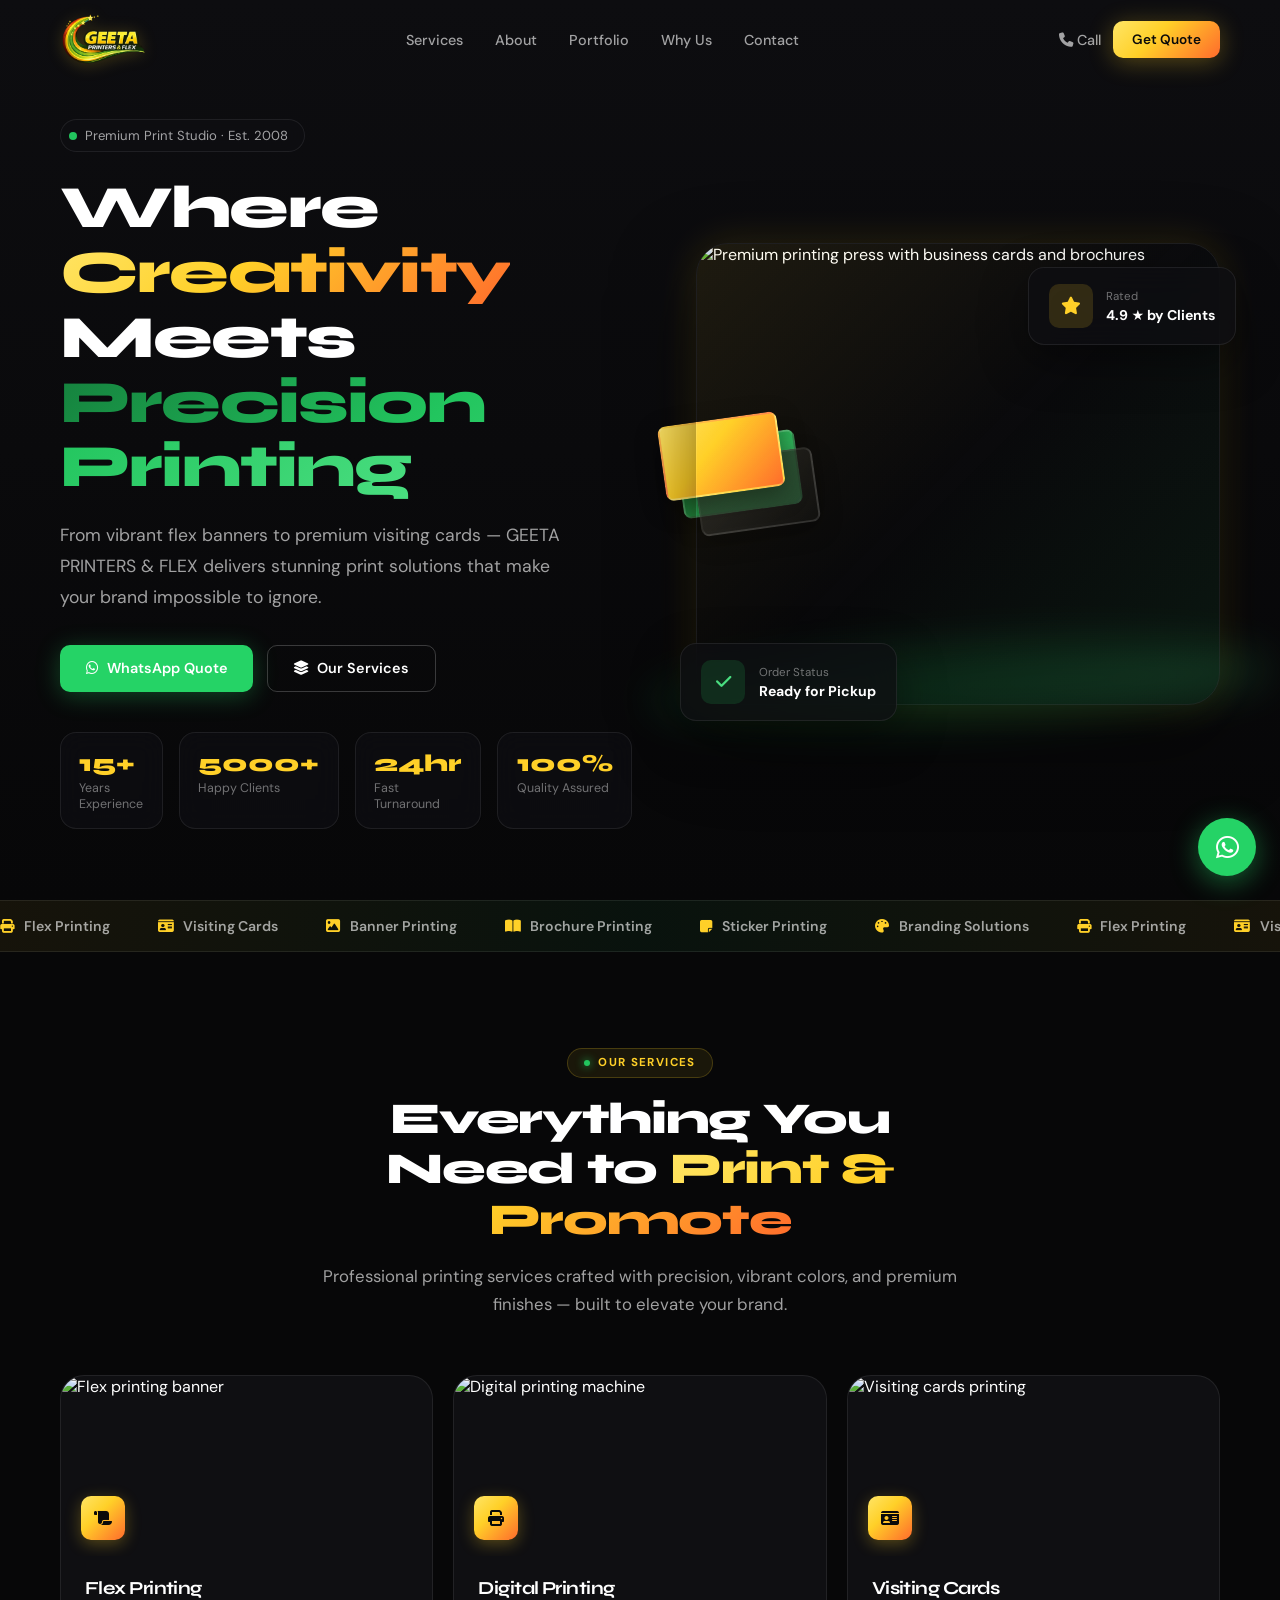
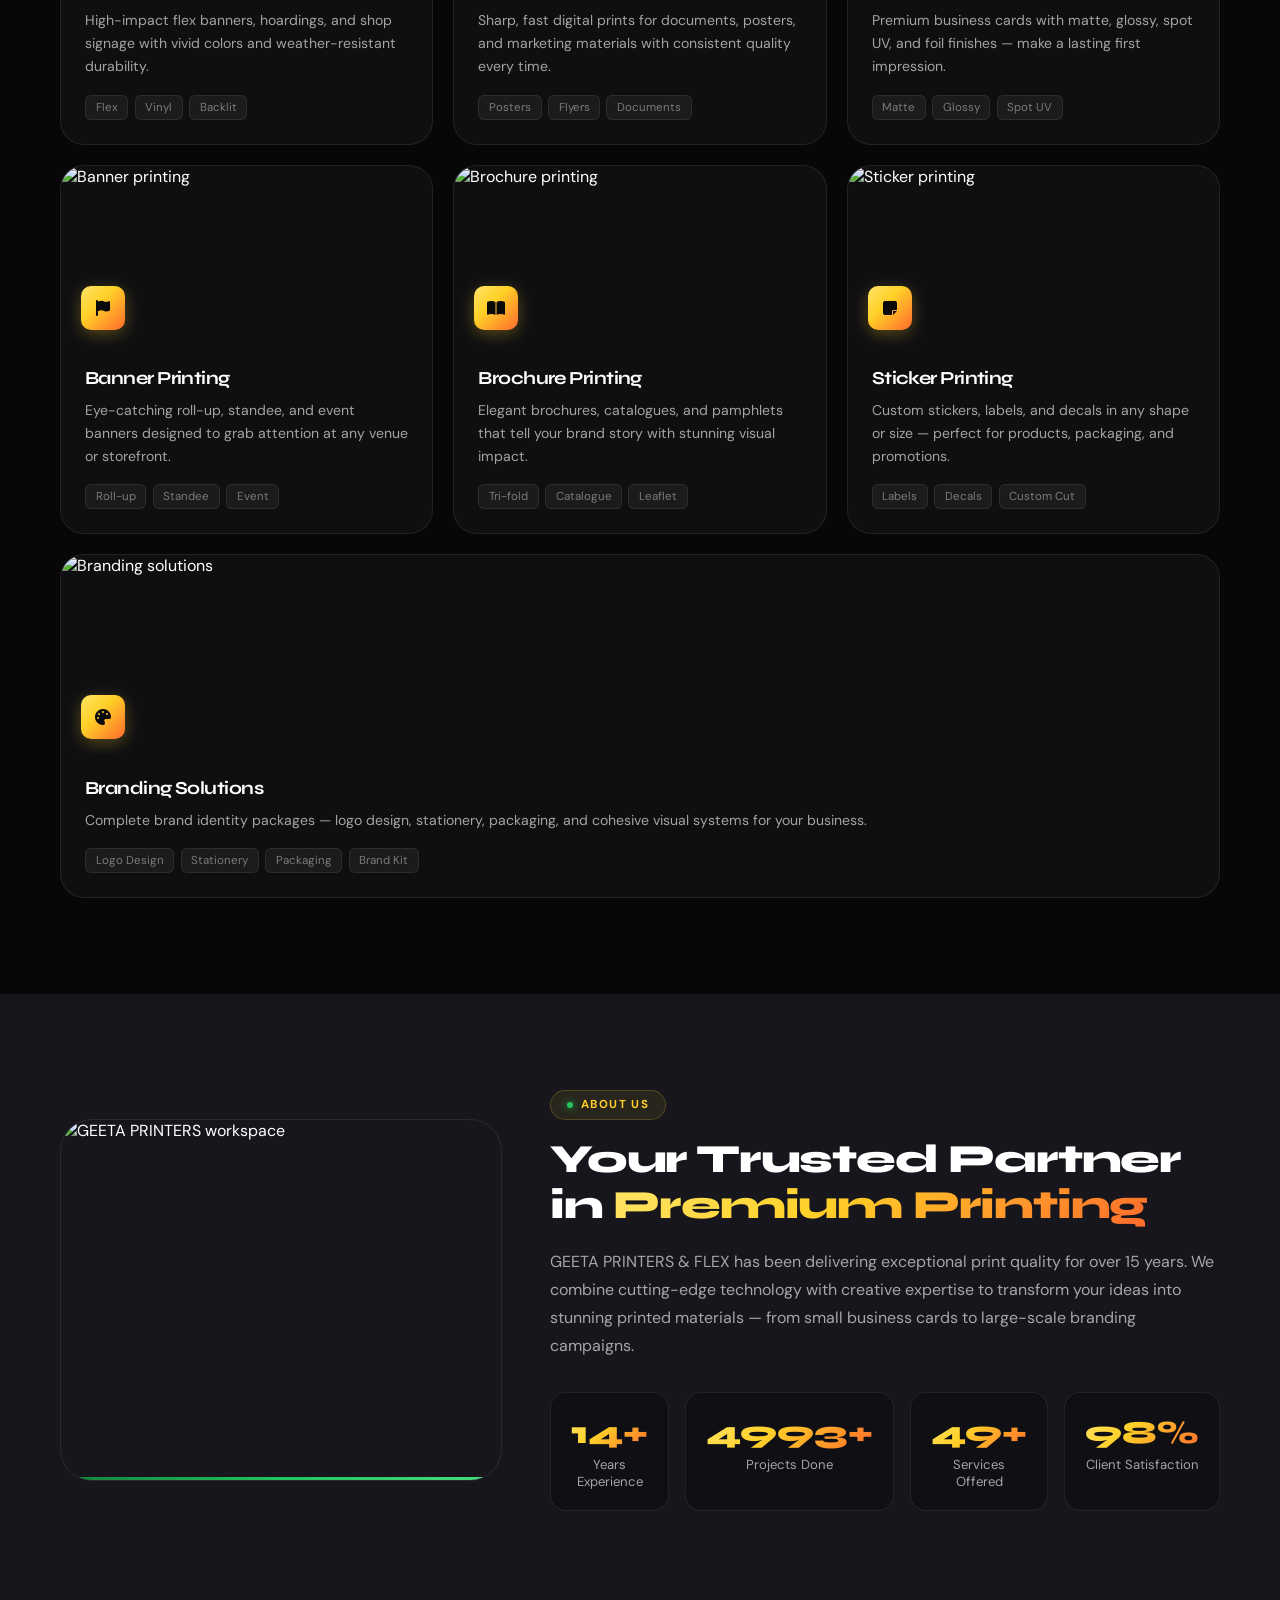
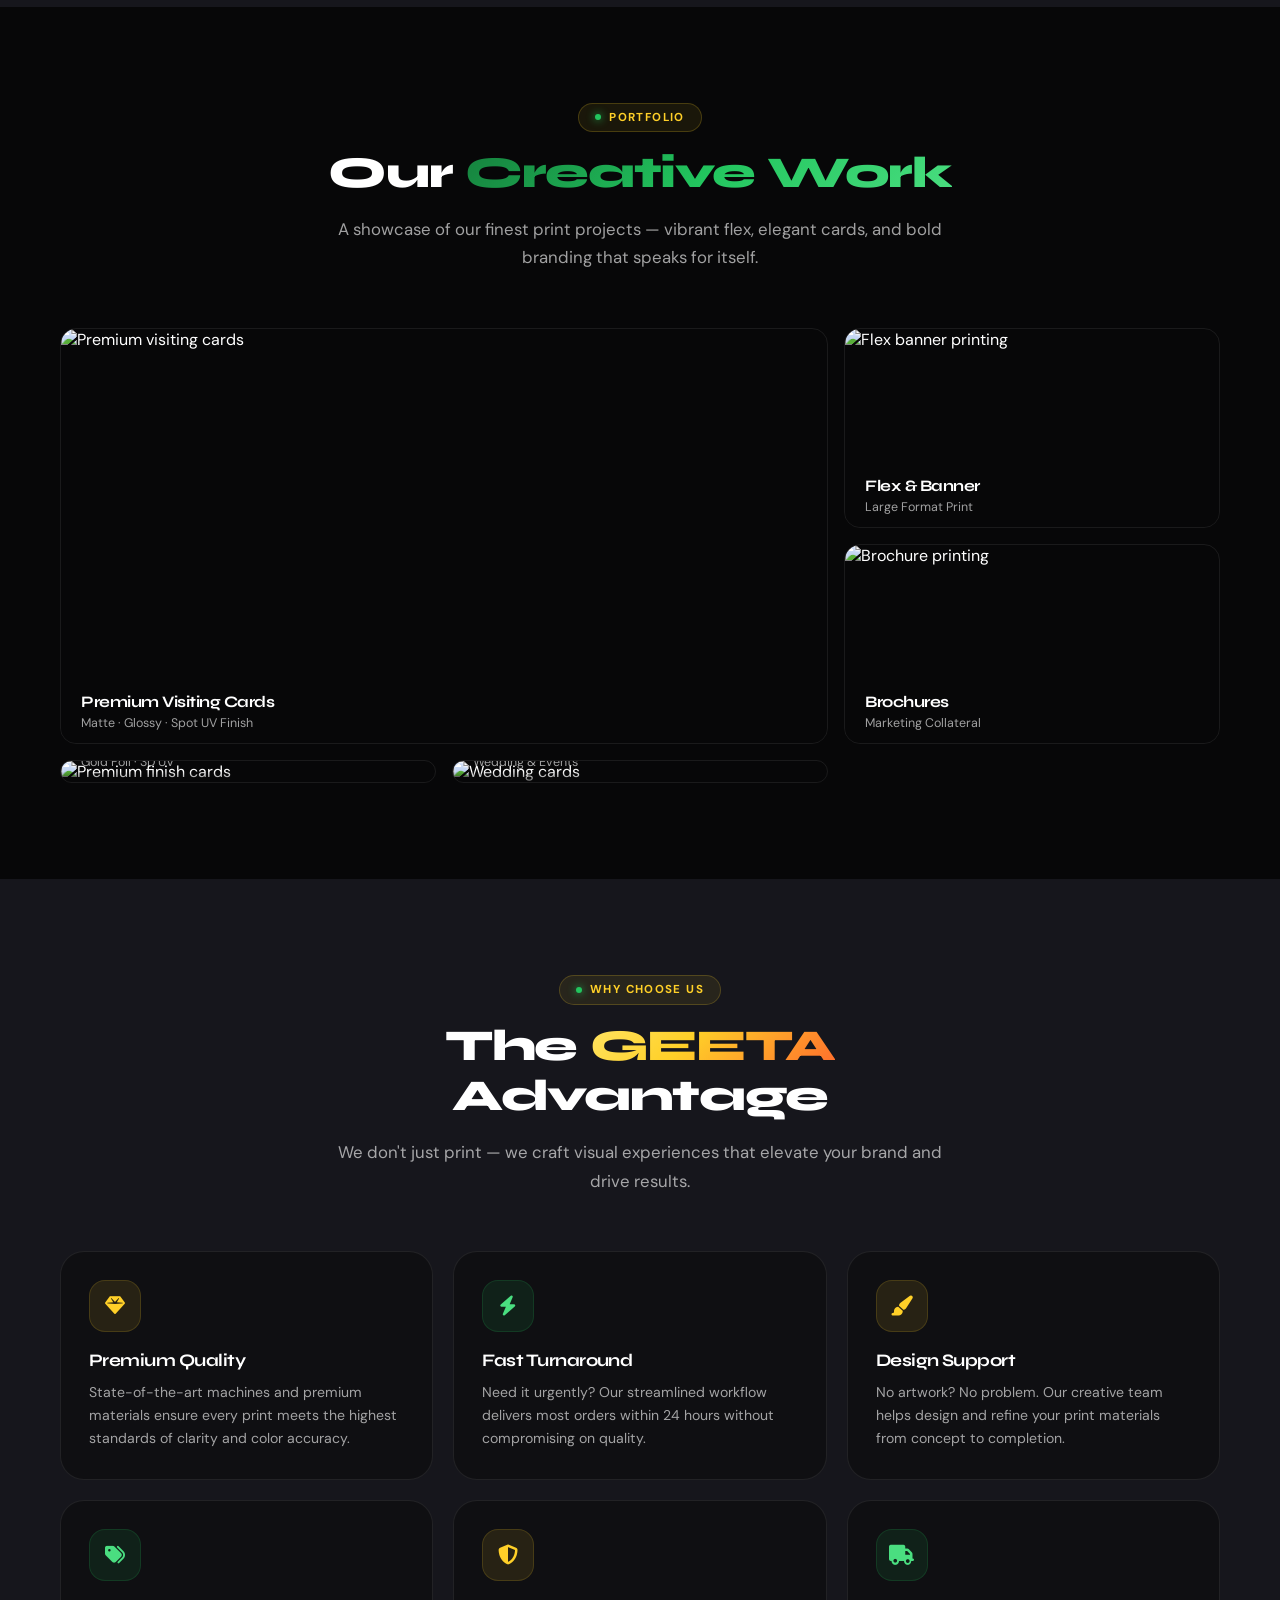
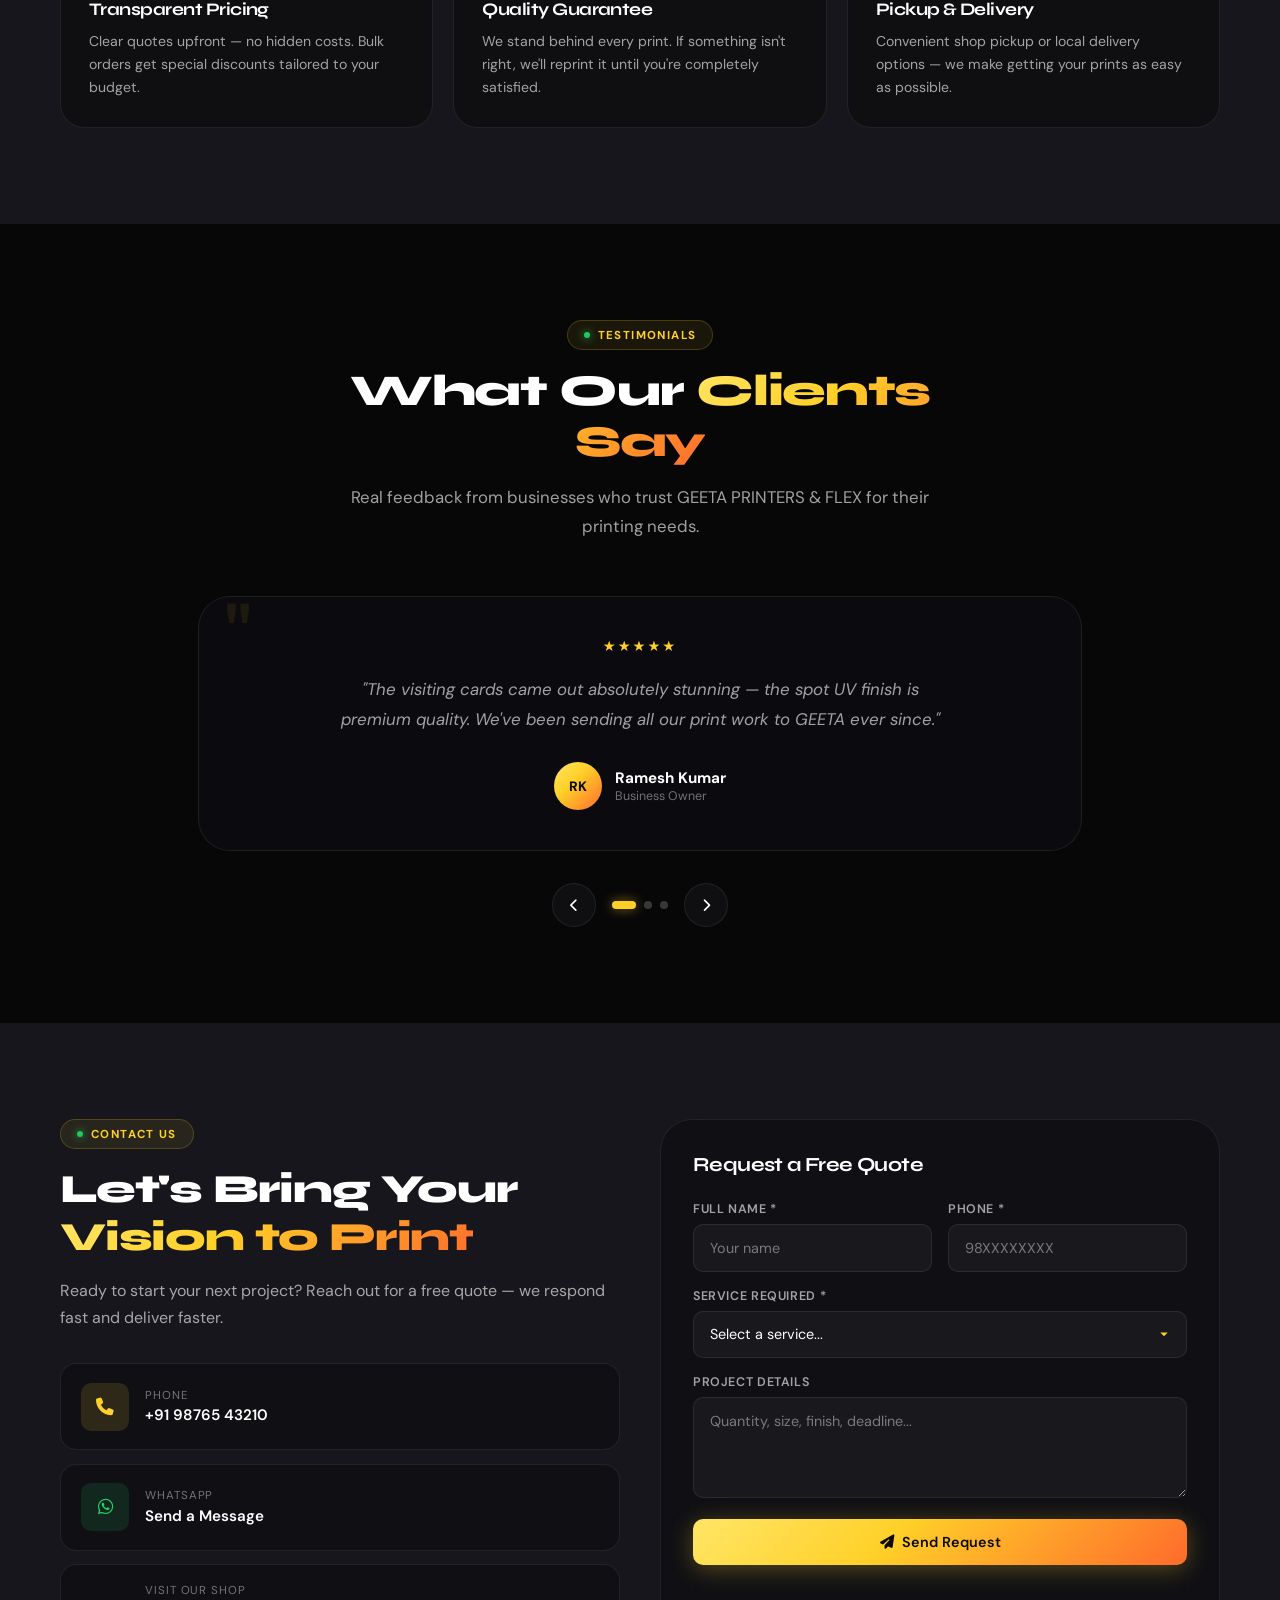
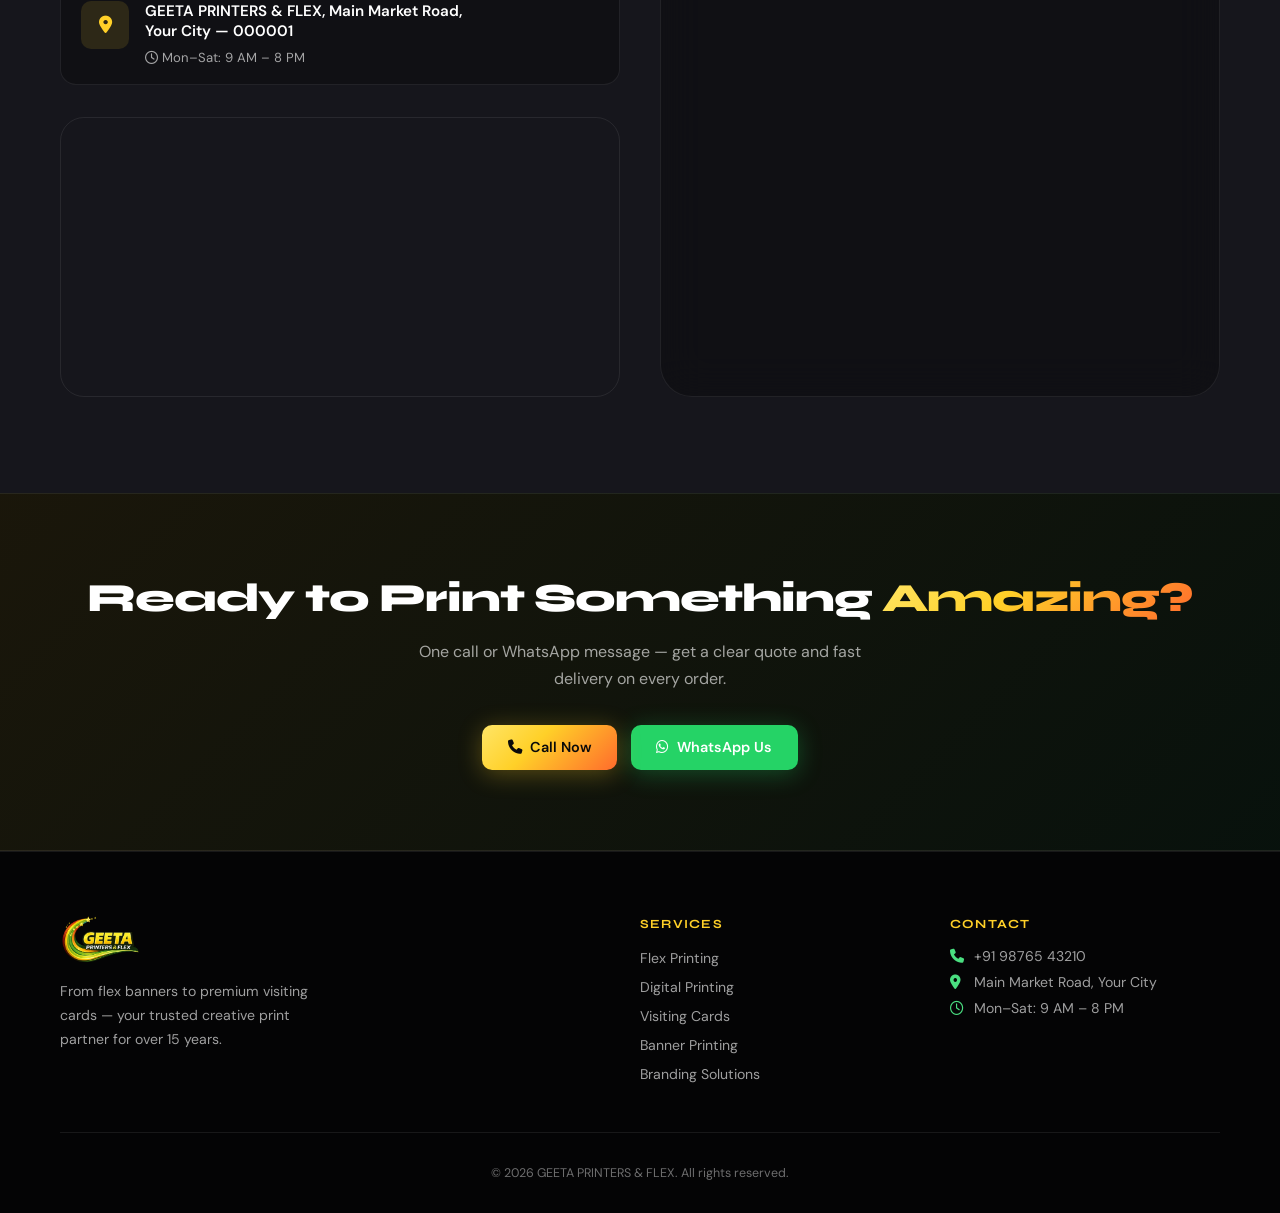
==== index.html @ 96054b0b "first commit" ====
<!DOCTYPE html>
<html lang="en">
<head>
  <meta charset="UTF-8">
  <meta name="viewport" content="width=device-width, initial-scale=1.0">
  <title>GEETA PRINTERS & FLEX — Premium Printing Solutions</title>
  <meta name="description" content="GEETA PRINTERS & FLEX — Flex printing, digital printing, visiting cards, banners, brochures, stickers and branding solutions. Premium quality, fast delivery.">

  <link rel="preconnect" href="https://fonts.googleapis.com">
  <link rel="preconnect" href="https://fonts.gstatic.com" crossorigin>
  <link href="https://fonts.googleapis.com/css2?family=DM+Sans:ital,opsz,wght@0,9..40,400;0,9..40,500;0,9..40,600;0,9..40,700;1,9..40,400&family=Syne:wght@600;700;800&display=swap" rel="stylesheet">
  <link rel="stylesheet" href="https://cdnjs.cloudflare.com/ajax/libs/font-awesome/6.5.0/css/all.min.css">
  <link rel="stylesheet" href="css/style.css">
</head>
<body>

  <div class="bg-effects" aria-hidden="true">
    <div class="bg-orb bg-orb--yellow"></div>
    <div class="bg-orb bg-orb--green"></div>
    <div class="bg-swoosh"></div>
  </div>

  <a href="https://wa.me/919876543210?text=Hello!%20I%20need%20a%20printing%20quote." class="whatsapp-float" target="_blank" rel="noopener" aria-label="Chat on WhatsApp">
    <i class="fab fa-whatsapp"></i>
  </a>

  <div class="mobile-menu" id="mobileMenu">
    <button class="mobile-menu__close" id="closeMenu" aria-label="Close menu">
      <i class="fas fa-times"></i>
    </button>
    <a href="#services" onclick="closeMobileMenu()">Services</a>
    <a href="#about" onclick="closeMobileMenu()">About</a>
    <a href="#gallery" onclick="closeMobileMenu()">Portfolio</a>
    <a href="#why" onclick="closeMobileMenu()">Why Us</a>
    <a href="#contact" onclick="closeMobileMenu()">Contact</a>
    <a href="tel:+919876543210" class="btn btn-primary"><i class="fas fa-phone"></i> Call Now</a>
  </div>

  <nav class="navbar" id="navbar">
    <div class="container navbar__inner">
      <a href="#" class="navbar__logo">
        <img src="geeta-logo.png" alt="GEETA PRINTERS & FLEX">
      </a>

      <ul class="navbar__links">
        <li><a href="#services" class="nav-link">Services</a></li>
        <li><a href="#about" class="nav-link">About</a></li>
        <li><a href="#gallery" class="nav-link">Portfolio</a></li>
        <li><a href="#why" class="nav-link">Why Us</a></li>
        <li><a href="#contact" class="nav-link">Contact</a></li>
      </ul>

      <div class="navbar__actions">
        <a href="tel:+919876543210" class="nav-link"><i class="fas fa-phone"></i> Call</a>
        <a href="#contact" class="btn btn-primary btn-sm">Get Quote</a>
      </div>

      <button class="menu-toggle" id="menuToggle" aria-label="Open menu">
        <i class="fas fa-bars"></i>
      </button>
    </div>
  </nav>

  <section class="hero" id="home">
    <div class="container">
      <div class="hero__grid">
        <div class="hero__content reveal">
          <div class="hero__badge">
            <span class="hero__badge-dot"></span>
            Premium Print Studio · Est. 2008
          </div>
          <h1 class="hero__title font-heading">
            Where <span class="text-gradient">Creativity</span> Meets<br>
            <span class="text-gradient-green">Precision Printing</span>
          </h1>
          <p class="hero__desc">
            From vibrant flex banners to premium visiting cards — GEETA PRINTERS & FLEX delivers stunning print solutions that make your brand impossible to ignore.
          </p>
          <div class="hero__actions">
            <a href="https://wa.me/919876543210?text=Hello!%20I%20need%20a%20printing%20quote." class="btn btn-whatsapp" target="_blank" rel="noopener">
              <i class="fab fa-whatsapp"></i> WhatsApp Quote
            </a>
            <a href="#services" class="btn btn-outline">
              <i class="fas fa-layer-group"></i> Our Services
            </a>
          </div>
          <div class="hero__stats">
            <div class="hero-stat">
              <div class="hero-stat__num">15+</div>
              <div class="hero-stat__label">Years Experience</div>
            </div>
            <div class="hero-stat">
              <div class="hero-stat__num">5000+</div>
              <div class="hero-stat__label">Happy Clients</div>
            </div>
            <div class="hero-stat">
              <div class="hero-stat__num">24hr</div>
              <div class="hero-stat__label">Fast Turnaround</div>
            </div>
            <div class="hero-stat">
              <div class="hero-stat__num">100%</div>
              <div class="hero-stat__label">Quality Assured</div>
            </div>
          </div>
        </div>

        <div class="hero__visual reveal reveal-delay-2">
          <div class="hero__mockup-stack">
            <div class="mockup-card"></div>
            <div class="mockup-card"></div>
            <div class="mockup-card"></div>
          </div>
          <div class="hero__visual-main">
            <img src="https://images.unsplash.com/photo-1586953208448-b95f798ef3aa?w=900&q=80" alt="Premium printing press with business cards and brochures" loading="eager">
          </div>
          <div class="hero__swoosh"></div>
          <div class="hero__float-card hero__float-card--1">
            <div class="hero__float-icon hero__float-icon--green">
              <i class="fas fa-check"></i>
            </div>
            <div>
              <p class="float-label">Order Status</p>
              <p class="float-value">Ready for Pickup</p>
            </div>
          </div>
          <div class="hero__float-card hero__float-card--2">
            <div class="hero__float-icon hero__float-icon--yellow">
              <i class="fas fa-star"></i>
            </div>
            <div>
              <p class="float-label">Rated</p>
              <p class="float-value">4.9 ★ by Clients</p>
            </div>
          </div>
        </div>
      </div>
    </div>
  </section>

  <div class="marquee-strip">
    <div class="marquee-track">
      <span class="marquee-item"><i class="fas fa-print"></i> Flex Printing</span>
      <span class="marquee-item"><i class="fas fa-id-card"></i> Visiting Cards</span>
      <span class="marquee-item"><i class="fas fa-image"></i> Banner Printing</span>
      <span class="marquee-item"><i class="fas fa-book-open"></i> Brochure Printing</span>
      <span class="marquee-item"><i class="fas fa-sticky-note"></i> Sticker Printing</span>
      <span class="marquee-item"><i class="fas fa-palette"></i> Branding Solutions</span>
      <span class="marquee-item"><i class="fas fa-print"></i> Flex Printing</span>
      <span class="marquee-item"><i class="fas fa-id-card"></i> Visiting Cards</span>
      <span class="marquee-item"><i class="fas fa-image"></i> Banner Printing</span>
      <span class="marquee-item"><i class="fas fa-book-open"></i> Brochure Printing</span>
      <span class="marquee-item"><i class="fas fa-sticky-note"></i> Sticker Printing</span>
      <span class="marquee-item"><i class="fas fa-palette"></i> Branding Solutions</span>
    </div>
  </div>

  <section class="services" id="services">
    <div class="container">
      <div class="section-header reveal">
        <span class="section-tag">Our Services</span>
        <h2 class="font-heading">Everything You Need to <span class="text-gradient">Print & Promote</span></h2>
        <p>Professional printing services crafted with precision, vibrant colors, and premium finishes — built to elevate your brand.</p>
      </div>

      <div class="services__grid">
        <article class="service-card reveal">
          <div class="service-card__image">
            <img src="https://images.jdmagicbox.com/quickquotes/images_main/flex-banner-2182196259-qdww4rnk.jpg" alt="Flex printing banner" loading="lazy">
            <div class="service-card__icon"><i class="fas fa-scroll"></i></div>
          </div>
          <div class="service-card__body">
            <h3>Flex Printing</h3>
            <p>High-impact flex banners, hoardings, and shop signage with vivid colors and weather-resistant durability.</p>
            <div class="service-card__tags"><span>Flex</span><span>Vinyl</span><span>Backlit</span></div>
          </div>
        </article>

        <article class="service-card reveal reveal-delay-1">
          <div class="service-card__image">
            <img src="https://images.unsplash.com/photo-1612815154858-60aa0343926d?w=600&q=80" alt="Digital printing machine" loading="lazy">
            <div class="service-card__icon"><i class="fas fa-print"></i></div>
          </div>
          <div class="service-card__body">
            <h3>Digital Printing</h3>
            <p>Sharp, fast digital prints for documents, posters, and marketing materials with consistent quality every time.</p>
            <div class="service-card__tags"><span>Posters</span><span>Flyers</span><span>Documents</span></div>
          </div>
        </article>

        <article class="service-card reveal reveal-delay-2">
          <div class="service-card__image">
            <img src="https://images.unsplash.com/photo-1626785774573-4b799315345d?w=600&q=80" alt="Visiting cards printing" loading="lazy">
            <div class="service-card__icon"><i class="fas fa-id-card"></i></div>
          </div>
          <div class="service-card__body">
            <h3>Visiting Cards</h3>
            <p>Premium business cards with matte, glossy, spot UV, and foil finishes — make a lasting first impression.</p>
            <div class="service-card__tags"><span>Matte</span><span>Glossy</span><span>Spot UV</span></div>
          </div>
        </article>

        <article class="service-card reveal">
          <div class="service-card__image">
            <img src="https://images.unsplash.com/photo-1558618666-fcd25c85cd64?w=600&q=80" alt="Banner printing" loading="lazy">
            <div class="service-card__icon"><i class="fas fa-flag"></i></div>
          </div>
          <div class="service-card__body">
            <h3>Banner Printing</h3>
            <p>Eye-catching roll-up, standee, and event banners designed to grab attention at any venue or storefront.</p>
            <div class="service-card__tags"><span>Roll-up</span><span>Standee</span><span>Event</span></div>
          </div>
        </article>

        <article class="service-card reveal reveal-delay-1">
          <div class="service-card__image">
            <img src="https://i0.wp.com/www.printivity.com/insights/wp-content/uploads/2019/07/Cooper_College_Education-Trifold_Brochure.jpg?w=800&ssl=1" alt="Brochure printing" loading="lazy">
            <div class="service-card__icon"><i class="fas fa-book-open"></i></div>
          </div>
          <div class="service-card__body">
            <h3>Brochure Printing</h3>
            <p>Elegant brochures, catalogues, and pamphlets that tell your brand story with stunning visual impact.</p>
            <div class="service-card__tags"><span>Tri-fold</span><span>Catalogue</span><span>Leaflet</span></div>
          </div>
        </article>

        <article class="service-card reveal reveal-delay-2">
          <div class="service-card__image">
            <img src="https://images.unsplash.com/photo-1582719478250-c89cae4dc85b?w=600&q=80" alt="Sticker printing" loading="lazy">
            <div class="service-card__icon"><i class="fas fa-sticky-note"></i></div>
          </div>
          <div class="service-card__body">
            <h3>Sticker Printing</h3>
            <p>Custom stickers, labels, and decals in any shape or size — perfect for products, packaging, and promotions.</p>
            <div class="service-card__tags"><span>Labels</span><span>Decals</span><span>Custom Cut</span></div>
          </div>
        </article>

        <article class="service-card service-card--wide reveal">
          <div class="service-card__image service-card__image--wide">
            <img src="https://images.unsplash.com/photo-1561070791-2526d30994b5?w=900&q=80" alt="Branding solutions" loading="lazy">
            <div class="service-card__icon"><i class="fas fa-palette"></i></div>
          </div>
          <div class="service-card__body">
            <h3>Branding Solutions</h3>
            <p>Complete brand identity packages — logo design, stationery, packaging, and cohesive visual systems for your business.</p>
            <div class="service-card__tags"><span>Logo Design</span><span>Stationery</span><span>Packaging</span><span>Brand Kit</span></div>
          </div>
        </article>
      </div>
    </div>
  </section>

  <section class="about" id="about">
    <div class="container">
      <div class="about__grid">
        <div class="about__image-wrap reveal">
          <img src="https://images.unsplash.com/photo-1497366216548-37526070297c?w=800&q=80" alt="GEETA PRINTERS workspace" loading="lazy">
          <div class="about__image-accent"></div>
        </div>
        <div class="about__content reveal reveal-delay-1">
          <span class="section-tag">About Us</span>
          <h2 class="font-heading">Your Trusted Partner in <span class="text-gradient">Premium Printing</span></h2>
          <p>
            GEETA PRINTERS & FLEX has been delivering exceptional print quality for over 15 years. We combine cutting-edge technology with creative expertise to transform your ideas into stunning printed materials — from small business cards to large-scale branding campaigns.
          </p>
          <div class="about__counters">
            <div class="counter-card">
              <div class="counter-card__num" data-target="15" data-suffix="+">0</div>
              <div class="counter-card__label">Years Experience</div>
            </div>
            <div class="counter-card">
              <div class="counter-card__num" data-target="5000" data-suffix="+">0</div>
              <div class="counter-card__label">Projects Done</div>
            </div>
            <div class="counter-card">
              <div class="counter-card__num" data-target="50" data-suffix="+">0</div>
              <div class="counter-card__label">Services Offered</div>
            </div>
            <div class="counter-card">
              <div class="counter-card__num" data-target="99" data-suffix="%">0</div>
              <div class="counter-card__label">Client Satisfaction</div>
            </div>
          </div>
        </div>
      </div>
    </div>
  </section>

  <section class="gallery" id="gallery">
    <div class="container">
      <div class="section-header reveal">
        <span class="section-tag">Portfolio</span>
        <h2 class="font-heading">Our <span class="text-gradient-green">Creative Work</span></h2>
        <p>A showcase of our finest print projects — vibrant flex, elegant cards, and bold branding that speaks for itself.</p>
      </div>

      <div class="gallery__grid">
        <div class="gallery-item gallery-item--large reveal">
          <img src="https://images.unsplash.com/photo-1626785774573-4b799315345d?w=900&q=80" alt="Premium visiting cards" loading="lazy">
          <div class="gallery-item__overlay"><i class="fas fa-expand"></i></div>
          <div class="gallery-item__caption">
            <h4>Premium Visiting Cards</h4>
            <p>Matte · Glossy · Spot UV Finish</p>
          </div>
        </div>
        <div class="gallery-item reveal reveal-delay-1">
          <img src="https://images.unsplash.com/photo-1558618666-fcd25c85cd64?w=600&q=80" alt="Flex banner printing" loading="lazy">
          <div class="gallery-item__overlay"><i class="fas fa-expand"></i></div>
          <div class="gallery-item__caption">
            <h4>Flex & Banner</h4>
            <p>Large Format Print</p>
          </div>
        </div>
        <div class="gallery-item reveal reveal-delay-2">
          <img src="https://images.unsplash.com/photo-1563986768609-322da13575f3?w=600&q=80" alt="Brochure printing" loading="lazy">
          <div class="gallery-item__overlay"><i class="fas fa-expand"></i></div>
          <div class="gallery-item__caption">
            <h4>Brochures</h4>
            <p>Marketing Collateral</p>
          </div>
        </div>
        <div class="gallery-item reveal">
          <img src="https://images.unsplash.com/photo-1607083206869-4c8dab5c2632?w=600&q=80" alt="Premium finish cards" loading="lazy">
          <div class="gallery-item__overlay"><i class="fas fa-expand"></i></div>
          <div class="gallery-item__caption">
            <h4>Premium Finish</h4>
            <p>Gold Foil · 3D UV</p>
          </div>
        </div>
        <div class="gallery-item reveal reveal-delay-1">
          <img src="https://images.unsplash.com/photo-1513475382585-d06e58bcb0e0?w=600&q=80" alt="Wedding cards" loading="lazy">
          <div class="gallery-item__overlay"><i class="fas fa-expand"></i></div>
          <div class="gallery-item__caption">
            <h4>Invitation Cards</h4>
            <p>Wedding & Events</p>
          </div>
        </div>
      </div>
    </div>
  </section>

  <section class="why" id="why">
    <div class="container">
      <div class="section-header reveal">
        <span class="section-tag">Why Choose Us</span>
        <h2 class="font-heading">The <span class="text-gradient">GEETA</span> Advantage</h2>
        <p>We don't just print — we craft visual experiences that elevate your brand and drive results.</p>
      </div>

      <div class="why__grid">
        <div class="feature-card reveal">
          <div class="feature-card__icon"><i class="fas fa-gem"></i></div>
          <h3>Premium Quality</h3>
          <p>State-of-the-art machines and premium materials ensure every print meets the highest standards of clarity and color accuracy.</p>
        </div>
        <div class="feature-card reveal reveal-delay-1">
          <div class="feature-card__icon"><i class="fas fa-bolt"></i></div>
          <h3>Fast Turnaround</h3>
          <p>Need it urgently? Our streamlined workflow delivers most orders within 24 hours without compromising on quality.</p>
        </div>
        <div class="feature-card reveal reveal-delay-2">
          <div class="feature-card__icon"><i class="fas fa-paint-brush"></i></div>
          <h3>Design Support</h3>
          <p>No artwork? No problem. Our creative team helps design and refine your print materials from concept to completion.</p>
        </div>
        <div class="feature-card reveal">
          <div class="feature-card__icon"><i class="fas fa-tags"></i></div>
          <h3>Transparent Pricing</h3>
          <p>Clear quotes upfront — no hidden costs. Bulk orders get special discounts tailored to your budget.</p>
        </div>
        <div class="feature-card reveal reveal-delay-1">
          <div class="feature-card__icon"><i class="fas fa-shield-alt"></i></div>
          <h3>Quality Guarantee</h3>
          <p>We stand behind every print. If something isn't right, we'll reprint it until you're completely satisfied.</p>
        </div>
        <div class="feature-card reveal reveal-delay-2">
          <div class="feature-card__icon"><i class="fas fa-truck"></i></div>
          <h3>Pickup & Delivery</h3>
          <p>Convenient shop pickup or local delivery options — we make getting your prints as easy as possible.</p>
        </div>
      </div>
    </div>
  </section>

  <section class="testimonials" id="testimonials">
    <div class="container">
      <div class="section-header reveal">
        <span class="section-tag">Testimonials</span>
        <h2 class="font-heading">What Our <span class="text-gradient">Clients Say</span></h2>
        <p>Real feedback from businesses who trust GEETA PRINTERS & FLEX for their printing needs.</p>
      </div>

      <div class="testimonials__slider-wrap reveal">
        <div class="testimonials__track" id="testimonialTrack">
          <div class="testimonial-card">
            <div class="testimonial-card__inner">
              <div class="testimonial-card__stars">★★★★★</div>
              <p class="testimonial-card__text">"The visiting cards came out absolutely stunning — the spot UV finish is premium quality. We've been sending all our print work to GEETA ever since."</p>
              <div class="testimonial-card__author">
                <div class="testimonial-card__avatar">RK</div>
                <div class="testimonial-card__info">
                  <div class="testimonial-card__name">Ramesh Kumar</div>
                  <div class="testimonial-card__role">Business Owner</div>
                </div>
              </div>
            </div>
          </div>
          <div class="testimonial-card">
            <div class="testimonial-card__inner">
              <div class="testimonial-card__stars">★★★★★</div>
              <p class="testimonial-card__text">"Ordered 500 ID cards for our school — delivered on time with perfect quality. The team was professional and responsive throughout."</p>
              <div class="testimonial-card__author">
                <div class="testimonial-card__avatar">SP</div>
                <div class="testimonial-card__info">
                  <div class="testimonial-card__name">Sunita Patel</div>
                  <div class="testimonial-card__role">School Administrator</div>
                </div>
              </div>
            </div>
          </div>
          <div class="testimonial-card">
            <div class="testimonial-card__inner">
              <div class="testimonial-card__stars">★★★★★</div>
              <p class="testimonial-card__text">"Our shop flex banner was ready in one day — colors were vibrant and exactly matched our brand. Highly recommend for any flex work!"</p>
              <div class="testimonial-card__author">
                <div class="testimonial-card__avatar">AM</div>
                <div class="testimonial-card__info">
                  <div class="testimonial-card__name">Amit Mehta</div>
                  <div class="testimonial-card__role">Electronics Store Owner</div>
                </div>
              </div>
            </div>
          </div>
        </div>

        <div class="testimonials__nav">
          <button class="testimonials__btn" id="testimonialPrev" aria-label="Previous testimonial">
            <i class="fas fa-chevron-left"></i>
          </button>
          <div class="testimonials__dots" id="testimonialDots"></div>
          <button class="testimonials__btn" id="testimonialNext" aria-label="Next testimonial">
            <i class="fas fa-chevron-right"></i>
          </button>
        </div>
      </div>
    </div>
  </section>

  <section class="contact" id="contact">
    <div class="container">
      <div class="contact__grid">
        <div class="contact__info reveal">
          <span class="section-tag">Contact Us</span>
          <h2 class="font-heading">Let's Bring Your <span class="text-gradient">Vision to Print</span></h2>
          <p>Ready to start your next project? Reach out for a free quote — we respond fast and deliver faster.</p>

          <a href="tel:+919876543210" class="contact-card">
            <div class="contact-card__icon contact-card__icon--yellow">
              <i class="fas fa-phone"></i>
            </div>
            <div>
              <div class="contact-card__label">Phone</div>
              <div class="contact-card__value">+91 98765 43210</div>
            </div>
          </a>

          <a href="https://wa.me/919876543210?text=Hello!%20I%20need%20a%20printing%20quote." class="contact-card" target="_blank" rel="noopener">
            <div class="contact-card__icon contact-card__icon--green">
              <i class="fab fa-whatsapp"></i>
            </div>
            <div>
              <div class="contact-card__label">WhatsApp</div>
              <div class="contact-card__value">Send a Message</div>
            </div>
          </a>

          <div class="contact-card contact-card--static">
            <div class="contact-card__icon contact-card__icon--yellow">
              <i class="fas fa-location-dot"></i>
            </div>
            <div>
              <div class="contact-card__label">Visit Our Shop</div>
              <div class="contact-card__value">GEETA PRINTERS & FLEX, Main Market Road,<br>Your City — 000001</div>
              <p class="contact-hours"><i class="far fa-clock"></i> Mon–Sat: 9 AM – 8 PM</p>
            </div>
          </div>

          <div class="contact__map">
            <iframe
              src="https://www.google.com/maps/embed?pb=!1m18!1m12!1m3!1d3502.566012345678!2d77.2090!3d28.6139!2m3!1f0!2f0!3f0!3m2!1i1024!2i768!4f13.1!3m3!1m2!1s0x0%3A0x0!2zMjjCsDM2JzUwLjEiTiA3N8KwMTInMzIuNCJF!5e0!3m2!1sen!2sin!4v1700000000000"
              allowfullscreen=""
              loading="lazy"
              referrerpolicy="no-referrer-when-downgrade"
              title="GEETA PRINTERS location map">
            </iframe>
          </div>
        </div>

        <div class="contact__form-wrap reveal reveal-delay-1">
          <h3>Request a Free Quote</h3>
          <form id="quoteForm" onsubmit="handleForm(event)">
            <div class="form-row">
              <div class="form-group">
                <label for="name">Full Name *</label>
                <input type="text" id="name" class="form-input" placeholder="Your name" required>
              </div>
              <div class="form-group">
                <label for="phone">Phone *</label>
                <input type="tel" id="phone" class="form-input" placeholder="98XXXXXXXX" required>
              </div>
            </div>
            <div class="form-group">
              <label for="service">Service Required *</label>
              <select id="service" class="form-input" required>
                <option value="">Select a service...</option>
                <option>Flex Printing</option>
                <option>Digital Printing</option>
                <option>Visiting Cards</option>
                <option>Banner Printing</option>
                <option>Brochure Printing</option>
                <option>Sticker Printing</option>
                <option>Branding Solutions</option>
                <option>Other</option>
              </select>
            </div>
            <div class="form-group">
              <label for="details">Project Details</label>
              <textarea id="details" class="form-input" rows="4" placeholder="Quantity, size, finish, deadline..."></textarea>
            </div>
            <button type="submit" class="btn btn-primary btn-full">
              <i class="fas fa-paper-plane"></i> Send Request
            </button>
          </form>
          <div id="formSuccess" class="form-success hidden">
            <div class="form-success__icon">✅</div>
            <h4 class="form-success__title">Request Received!</h4>
            <p class="form-success__text">We'll get back to you shortly.</p>
          </div>
        </div>
      </div>
    </div>
  </section>

  <section class="cta-banner">
    <div class="container reveal">
      <h2 class="font-heading">Ready to Print Something <span class="text-gradient">Amazing?</span></h2>
      <p>One call or WhatsApp message — get a clear quote and fast delivery on every order.</p>
      <div class="cta-banner__actions">
        <a href="tel:+919876543210" class="btn btn-primary">
          <i class="fas fa-phone"></i> Call Now
        </a>
        <a href="https://wa.me/919876543210" class="btn btn-whatsapp" target="_blank" rel="noopener">
          <i class="fab fa-whatsapp"></i> WhatsApp Us
        </a>
      </div>
    </div>
  </section>

  <footer class="footer">
    <div class="container">
      <div class="footer__grid">
        <div class="footer__brand">
          <img src="geeta-logo.png" alt="GEETA PRINTERS & FLEX">
          <p>From flex banners to premium visiting cards — your trusted creative print partner for over 15 years.</p>
        </div>
        <div>
          <h5 class="footer__heading">Services</h5>
          <ul class="footer__links">
            <li><a href="#services">Flex Printing</a></li>
            <li><a href="#services">Digital Printing</a></li>
            <li><a href="#services">Visiting Cards</a></li>
            <li><a href="#services">Banner Printing</a></li>
            <li><a href="#services">Branding Solutions</a></li>
          </ul>
        </div>
        <div class="footer__contact">
          <h5 class="footer__heading">Contact</h5>
          <p><i class="fas fa-phone"></i> <a href="tel:+919876543210">+91 98765 43210</a></p>
          <p><i class="fas fa-location-dot"></i> Main Market Road, Your City</p>
          <p><i class="far fa-clock"></i> Mon–Sat: 9 AM – 8 PM</p>
        </div>
      </div>
      <div class="footer__bottom">
        © 2026 GEETA PRINTERS & FLEX. All rights reserved.
      </div>
    </div>
  </footer>

  <script src="js/main.js"></script>
</body>
</html>
---- css/style.css ----
/* GEETA PRINTERS & FLEX — Premium Dark Theme */

:root {
  --bg-dark: #070708;
  --bg-card: #0f0f12;
  --bg-elevated: #16161c;
  --bg-glass: rgba(15, 15, 18, 0.72);

  --yellow: #ffd028;
  --yellow-bright: #ffe566;
  --yellow-deep: #e8a800;
  --orange: #ff6b2c;
  --green: #22c55e;
  --green-bright: #4ade80;
  --green-deep: #15803d;

  --gradient-brand: linear-gradient(135deg, var(--yellow-bright) 0%, var(--yellow) 40%, var(--orange) 100%);
  --gradient-green: linear-gradient(135deg, var(--green-deep) 0%, var(--green) 50%, var(--green-bright) 100%);
  --gradient-hero: linear-gradient(180deg, #0d0d10 0%, var(--bg-dark) 100%);

  --text-white: #ffffff;
  --text-muted: rgba(255, 255, 255, 0.62);
  --text-soft: rgba(255, 255, 255, 0.42);

  --border: rgba(255, 255, 255, 0.08);
  --border-glow: rgba(255, 208, 40, 0.25);
  --shadow-glow-yellow: 0 0 40px rgba(255, 208, 40, 0.15);
  --shadow-glow-green: 0 0 40px rgba(34, 197, 94, 0.12);

  --radius-sm: 10px;
  --radius-md: 16px;
  --radius-lg: 24px;
  --radius-xl: 32px;

  --nav-height: 80px;
  --transition: 0.35s cubic-bezier(0.4, 0, 0.2, 1);
}

*, *::before, *::after { box-sizing: border-box; }

.hidden { display: none !important; }

html {
  scroll-behavior: smooth;
  scroll-padding-top: var(--nav-height);
}

body {
  margin: 0;
  font-family: 'DM Sans', system-ui, sans-serif;
  background: var(--bg-dark);
  color: var(--text-white);
  font-feature-settings: 'kern' 1, 'liga' 1;
  -webkit-font-smoothing: antialiased;
  overflow-x: hidden;
}

h1, h2, h3, h4, h5, h6, .font-heading {
  font-family: 'Syne', system-ui, sans-serif;
  letter-spacing: -0.03em;
}

img { max-width: 100%; display: block; }
a { color: inherit; }

.container {
  width: 100%;
  max-width: 1200px;
  margin: 0 auto;
  padding: 0 1.25rem;
}

/* ── Background Effects ── */
.bg-effects {
  position: fixed;
  inset: 0;
  pointer-events: none;
  z-index: 0;
  overflow: hidden;
}

.bg-orb {
  position: absolute;
  border-radius: 50%;
  filter: blur(80px);
  opacity: 0.35;
  animation: floatOrb 18s ease-in-out infinite;
}

.bg-orb--yellow {
  width: 480px;
  height: 480px;
  background: radial-gradient(circle, rgba(255, 208, 40, 0.4) 0%, transparent 70%);
  top: -120px;
  right: -100px;
}

.bg-orb--green {
  width: 400px;
  height: 400px;
  background: radial-gradient(circle, rgba(34, 197, 94, 0.3) 0%, transparent 70%);
  bottom: 20%;
  left: -120px;
  animation-delay: -6s;
}

.bg-swoosh {
  position: absolute;
  width: 600px;
  height: 200px;
  bottom: 10%;
  right: -200px;
  opacity: 0.06;
  background: var(--gradient-green);
  border-radius: 50%;
  transform: rotate(-15deg);
  filter: blur(2px);
}

@keyframes floatOrb {
  0%, 100% { transform: translate(0, 0) scale(1); }
  33% { transform: translate(30px, -20px) scale(1.05); }
  66% { transform: translate(-20px, 15px) scale(0.95); }
}

/* ── Navbar ── */
.navbar {
  position: fixed;
  top: 0;
  left: 0;
  right: 0;
  z-index: 1000;
  height: var(--nav-height);
  display: flex;
  align-items: center;
  transition: var(--transition);
  background: transparent;
  border-bottom: 1px solid transparent;
}

.navbar.scrolled {
  background: rgba(7, 7, 8, 0.88);
  backdrop-filter: blur(20px);
  -webkit-backdrop-filter: blur(20px);
  border-bottom-color: var(--border);
  box-shadow: 0 8px 32px rgba(0, 0, 0, 0.4);
}

.navbar__inner {
  display: flex;
  align-items: center;
  justify-content: space-between;
  width: 100%;
}

.navbar__logo {
  display: flex;
  align-items: center;
  gap: 0.75rem;
  text-decoration: none;
}

.navbar__logo img {
  height: 52px;
  width: auto;
  object-fit: contain;
  filter: drop-shadow(0 2px 8px rgba(255, 208, 40, 0.2));
}

.navbar__links {
  display: none;
  align-items: center;
  gap: 2rem;
  list-style: none;
  margin: 0;
  padding: 0;
}

.nav-link {
  position: relative;
  font-size: 0.9rem;
  font-weight: 500;
  color: var(--text-muted);
  text-decoration: none;
  transition: color 0.25s;
}

.nav-link::after {
  content: '';
  position: absolute;
  bottom: -4px;
  left: 0;
  width: 0;
  height: 2px;
  background: var(--gradient-brand);
  border-radius: 2px;
  transition: width 0.3s ease;
}

.nav-link:hover {
  color: var(--text-white);
}

.nav-link:hover::after { width: 100%; }

.navbar__actions {
  display: none;
  align-items: center;
  gap: 0.75rem;
}

.menu-toggle {
  display: flex;
  align-items: center;
  justify-content: center;
  width: 44px;
  height: 44px;
  background: rgba(255, 255, 255, 0.06);
  border: 1px solid var(--border);
  border-radius: var(--radius-sm);
  color: var(--text-white);
  font-size: 1.1rem;
  cursor: pointer;
  transition: var(--transition);
}

.menu-toggle:hover {
  background: rgba(255, 208, 40, 0.1);
  border-color: var(--border-glow);
}

/* Mobile Menu */
.mobile-menu {
  position: fixed;
  inset: 0;
  z-index: 9999;
  background: rgba(7, 7, 8, 0.97);
  backdrop-filter: blur(24px);
  display: flex;
  flex-direction: column;
  align-items: center;
  justify-content: center;
  gap: 1.75rem;
  transform: translateX(100%);
  transition: transform 0.4s cubic-bezier(0.4, 0, 0.2, 1);
}

.mobile-menu.open { transform: translateX(0); }

.mobile-menu a {
  font-family: 'Syne', sans-serif;
  font-size: 1.35rem;
  font-weight: 600;
  text-decoration: none;
  color: var(--text-white);
  transition: color 0.2s;
}

.mobile-menu a:hover { color: var(--yellow); }

.mobile-menu__close {
  position: absolute;
  top: 1.25rem;
  right: 1.25rem;
  width: 44px;
  height: 44px;
  background: transparent;
  border: 1px solid var(--border);
  border-radius: var(--radius-sm);
  color: var(--text-white);
  font-size: 1.2rem;
  cursor: pointer;
}

/* ── Buttons ── */
.btn {
  display: inline-flex;
  align-items: center;
  justify-content: center;
  gap: 0.5rem;
  padding: 0.85rem 1.6rem;
  border-radius: var(--radius-sm);
  font-weight: 600;
  font-size: 0.9rem;
  text-decoration: none;
  border: none;
  cursor: pointer;
  transition: var(--transition);
  font-family: inherit;
  white-space: nowrap;
}

.btn-primary {
  background: var(--gradient-brand);
  color: #0a0a0a;
  box-shadow: 0 4px 24px rgba(255, 208, 40, 0.3);
  position: relative;
  overflow: hidden;
}

.btn-primary::before {
  content: '';
  position: absolute;
  inset: 0;
  background: linear-gradient(135deg, transparent 40%, rgba(255, 255, 255, 0.3) 50%, transparent 60%);
  transform: translateX(-100%);
  transition: transform 0.6s;
}

.btn-primary:hover {
  transform: translateY(-2px);
  box-shadow: 0 8px 32px rgba(255, 208, 40, 0.45);
}

.btn-primary:hover::before { transform: translateX(100%); }

.btn-outline {
  background: transparent;
  color: var(--text-white);
  border: 1.5px solid rgba(255, 255, 255, 0.2);
}

.btn-outline:hover {
  border-color: var(--yellow);
  color: var(--yellow);
  background: rgba(255, 208, 40, 0.06);
  transform: translateY(-2px);
}

.btn-whatsapp {
  background: #25d366;
  color: #fff;
  box-shadow: 0 4px 24px rgba(37, 211, 102, 0.3);
}

.btn-whatsapp:hover {
  background: #1ebe57;
  transform: translateY(-2px);
  box-shadow: 0 8px 32px rgba(37, 211, 102, 0.4);
}

.btn-sm {
  padding: 0.6rem 1.2rem;
  font-size: 0.85rem;
}

/* ── Section Utilities ── */
section {
  position: relative;
  z-index: 1;
}

.section-tag {
  display: inline-flex;
  align-items: center;
  gap: 0.5rem;
  background: rgba(255, 208, 40, 0.08);
  border: 1px solid rgba(255, 208, 40, 0.2);
  color: var(--yellow);
  font-size: 0.72rem;
  font-weight: 700;
  letter-spacing: 0.12em;
  text-transform: uppercase;
  padding: 0.4rem 1rem;
  border-radius: 100px;
  margin-bottom: 1rem;
}

.section-tag::before {
  content: '';
  width: 6px;
  height: 6px;
  background: var(--green);
  border-radius: 50%;
  box-shadow: 0 0 8px var(--green);
}

.section-header {
  text-align: center;
  max-width: 640px;
  margin: 0 auto 3.5rem;
}

.section-header h2 {
  font-size: clamp(1.75rem, 4vw, 2.75rem);
  font-weight: 800;
  margin: 0 0 1rem;
  line-height: 1.15;
}

.section-header p {
  color: var(--text-muted);
  font-size: 1.05rem;
  line-height: 1.7;
  margin: 0;
}

.text-gradient {
  background: var(--gradient-brand);
  -webkit-background-clip: text;
  -webkit-text-fill-color: transparent;
  background-clip: text;
}

.text-gradient-green {
  background: var(--gradient-green);
  -webkit-background-clip: text;
  -webkit-text-fill-color: transparent;
  background-clip: text;
}

/* ── Hero ── */
.hero {
  min-height: 100vh;
  display: flex;
  align-items: center;
  padding: calc(var(--nav-height) + 2rem) 0 4rem;
  background: var(--gradient-hero);
  overflow: hidden;
}

.hero__grid {
  display: grid;
  grid-template-columns: 1fr;
  gap: 3rem;
  align-items: center;
}

.hero__badge {
  display: inline-flex;
  align-items: center;
  gap: 0.5rem;
  padding: 0.45rem 1rem 0.45rem 0.5rem;
  background: var(--bg-glass);
  border: 1px solid var(--border);
  border-radius: 100px;
  font-size: 0.82rem;
  color: var(--text-muted);
  margin-bottom: 1.5rem;
  backdrop-filter: blur(12px);
}

.hero__badge-dot {
  width: 8px;
  height: 8px;
  background: var(--green);
  border-radius: 50%;
  animation: pulse 2s infinite;
}

@keyframes pulse {
  0%, 100% { opacity: 1; box-shadow: 0 0 0 0 rgba(34, 197, 94, 0.5); }
  50% { opacity: 0.8; box-shadow: 0 0 0 8px rgba(34, 197, 94, 0); }
}

.hero__title {
  font-size: clamp(2.25rem, 6vw, 3.75rem);
  font-weight: 800;
  line-height: 1.08;
  margin: 0 0 1.25rem;
}

.hero__desc {
  font-size: 1.1rem;
  color: var(--text-muted);
  line-height: 1.75;
  max-width: 520px;
  margin: 0 0 2rem;
}

.hero__actions {
  display: flex;
  flex-wrap: wrap;
  gap: 0.85rem;
  margin-bottom: 2.5rem;
}

.hero__stats {
  display: grid;
  grid-template-columns: repeat(2, 1fr);
  gap: 1rem;
}

.hero-stat {
  padding: 1rem 1.15rem;
  background: var(--bg-glass);
  border: 1px solid var(--border);
  border-radius: var(--radius-md);
  backdrop-filter: blur(12px);
  transition: var(--transition);
}

.hero-stat:hover {
  border-color: var(--border-glow);
  box-shadow: var(--shadow-glow-yellow);
}

.hero-stat__num {
  font-family: 'Syne', sans-serif;
  font-size: 1.5rem;
  font-weight: 800;
  color: var(--yellow);
}

.hero-stat__label {
  font-size: 0.78rem;
  color: var(--text-soft);
  margin-top: 0.15rem;
}

/* Hero Visual */
.hero__visual {
  position: relative;
}

.hero__visual-main {
  position: relative;
  border-radius: var(--radius-xl);
  overflow: hidden;
  border: 1px solid var(--border);
  box-shadow: 0 32px 80px rgba(0, 0, 0, 0.5), var(--shadow-glow-yellow);
}

.hero__visual-main img {
  width: 100%;
  height: 380px;
  object-fit: cover;
}

.hero__visual-main::after {
  content: '';
  position: absolute;
  inset: 0;
  background: linear-gradient(135deg, rgba(255, 208, 40, 0.08) 0%, transparent 50%, rgba(34, 197, 94, 0.08) 100%);
  pointer-events: none;
}

.hero__float-card {
  position: absolute;
  background: var(--bg-glass);
  backdrop-filter: blur(16px);
  border: 1px solid var(--border);
  border-radius: var(--radius-md);
  padding: 1rem 1.25rem;
  display: flex;
  align-items: center;
  gap: 0.85rem;
  box-shadow: 0 16px 48px rgba(0, 0, 0, 0.4);
  animation: floatCard 5s ease-in-out infinite;
}

.hero__float-card--1 {
  bottom: -1rem;
  left: -1rem;
  max-width: 220px;
}

.hero__float-card--2 {
  top: 1.5rem;
  right: -1rem;
  animation-delay: -2.5s;
}

@keyframes floatCard {
  0%, 100% { transform: translateY(0); }
  50% { transform: translateY(-10px); }
}

.hero__float-icon {
  width: 44px;
  height: 44px;
  border-radius: var(--radius-sm);
  display: flex;
  align-items: center;
  justify-content: center;
  font-size: 1.1rem;
  flex-shrink: 0;
}

.hero__float-icon--yellow {
  background: rgba(255, 208, 40, 0.15);
  color: var(--yellow);
}

.hero__float-icon--green {
  background: rgba(34, 197, 94, 0.15);
  color: var(--green-bright);
}

.hero__mockup-stack {
  position: absolute;
  top: 50%;
  left: -2rem;
  transform: translateY(-50%) rotate(-8deg);
  display: none;
}

.mockup-card {
  width: 120px;
  height: 75px;
  border-radius: 8px;
  border: 2px solid rgba(255, 255, 255, 0.15);
  box-shadow: 0 8px 24px rgba(0, 0, 0, 0.4);
}

.mockup-card:nth-child(1) {
  background: var(--gradient-brand);
  position: relative;
  z-index: 3;
}

.mockup-card:nth-child(2) {
  background: var(--gradient-green);
  margin-top: -55px;
  margin-left: 15px;
  z-index: 2;
  opacity: 0.85;
}

.mockup-card:nth-child(3) {
  background: linear-gradient(135deg, #333, #111);
  margin-top: -55px;
  margin-left: 30px;
  z-index: 1;
  opacity: 0.7;
}

.hero__swoosh {
  position: absolute;
  width: 120%;
  height: 80px;
  bottom: -20px;
  left: -10%;
  background: var(--gradient-green);
  opacity: 0.15;
  border-radius: 50%;
  filter: blur(20px);
  transform: rotate(-3deg);
}

/* ── Marquee Strip ── */
.marquee-strip {
  padding: 1rem 0;
  background: linear-gradient(90deg, rgba(255, 208, 40, 0.06), rgba(34, 197, 94, 0.06), rgba(255, 208, 40, 0.06));
  border-top: 1px solid var(--border);
  border-bottom: 1px solid var(--border);
  overflow: hidden;
}

.marquee-track {
  display: flex;
  gap: 3rem;
  animation: marquee 30s linear infinite;
  width: max-content;
}

.marquee-item {
  display: flex;
  align-items: center;
  gap: 0.6rem;
  font-size: 0.88rem;
  font-size: 0.88rem;
  font-weight: 600;
  color: var(--text-muted);
  white-space: nowrap;
}

.marquee-item i { color: var(--yellow); }

@keyframes marquee {
  0% { transform: translateX(0); }
  100% { transform: translateX(-50%); }
}

/* ── Services ── */
.services {
  padding: 6rem 0;
  background: var(--bg-dark);
}

.services__grid {
  display: grid;
  grid-template-columns: 1fr;
  gap: 1.25rem;
}

.service-card {
  position: relative;
  background: var(--bg-card);
  border: 1px solid var(--border);
  border-radius: var(--radius-lg);
  overflow: hidden;
  transition: var(--transition);
}

.service-card::before {
  content: '';
  position: absolute;
  inset: 0;
  background: linear-gradient(135deg, rgba(255, 208, 40, 0.04) 0%, transparent 60%);
  opacity: 0;
  transition: opacity 0.4s;
  pointer-events: none;
}

.service-card:hover {
  border-color: var(--border-glow);
  transform: translateY(-6px);
  box-shadow: var(--shadow-glow-yellow);
}

.service-card:hover::before { opacity: 1; }

.service-card__image {
  position: relative;
  height: 180px;
  overflow: hidden;
}

.service-card__image img {
  width: 100%;
  height: 100%;
  object-fit: cover;
  transition: transform 0.5s ease;
}

.service-card:hover .service-card__image img {
  transform: scale(1.08);
}

.service-card__image::after {
  content: '';
  position: absolute;
  inset: 0;
  background: linear-gradient(to top, var(--bg-card) 0%, transparent 60%);
}

.service-card__icon {
  position: absolute;
  bottom: 1rem;
  left: 1.25rem;
  width: 44px;
  height: 44px;
  background: var(--gradient-brand);
  border-radius: var(--radius-sm);
  display: flex;
  align-items: center;
  justify-content: center;
  color: #0a0a0a;
  font-size: 1rem;
  z-index: 2;
  box-shadow: 0 4px 16px rgba(255, 208, 40, 0.3);
}

.service-card__body {
  padding: 1.35rem 1.5rem 1.5rem;
}

.service-card__body h3 {
  font-size: 1.15rem;
  font-weight: 700;
  margin: 0 0 0.6rem;
}

.service-card__body p {
  font-size: 0.88rem;
  color: var(--text-muted);
  line-height: 1.65;
  margin: 0 0 1rem;
}

.service-card__tags {
  display: flex;
  flex-wrap: wrap;
  gap: 0.4rem;
}

.service-card__tags span {
  font-size: 0.72rem;
  padding: 0.25rem 0.6rem;
  background: rgba(255, 255, 255, 0.05);
  border: 1px solid var(--border);
  border-radius: 6px;
  color: var(--text-soft);
}

.service-card--wide {
  grid-column: 1 / -1;
}

.service-card__image--wide {
  height: 200px;
}

.float-label {
  font-size: 0.72rem;
  color: var(--text-soft);
  margin: 0 0 2px;
}

.float-value {
  font-weight: 700;
  font-size: 0.88rem;
  margin: 0;
}

.contact-card--static {
  cursor: default;
}

.contact-card--static:hover {
  transform: none;
}

.contact-hours {
  font-size: 0.82rem;
  color: var(--text-muted);
  margin: 0.5rem 0 0;
}

.btn-full {
  width: 100%;
}

.form-success__title {
  margin: 0 0 0.5rem;
  font-family: 'Syne', sans-serif;
}

.form-success__text {
  color: var(--text-muted);
  font-size: 0.9rem;
  margin: 0;
}

.footer__contact a {
  color: inherit;
  text-decoration: none;
}

/* ── About ── */
.about {
  padding: 6rem 0;
  background: var(--bg-elevated);
}

.about__grid {
  display: grid;
  grid-template-columns: 1fr;
  gap: 3rem;
  align-items: center;
}

.about__image-wrap {
  position: relative;
  border-radius: var(--radius-xl);
  overflow: hidden;
  border: 1px solid var(--border);
}

.about__image-wrap img {
  width: 100%;
  height: 360px;
  object-fit: cover;
}

.about__image-accent {
  position: absolute;
  bottom: -1px;
  left: 0;
  right: 0;
  height: 4px;
  background: var(--gradient-green);
}

.about__content h2 {
  font-size: clamp(1.75rem, 4vw, 2.5rem);
  font-weight: 800;
  margin: 0 0 1.25rem;
  line-height: 1.15;
}

.about__content > p {
  color: var(--text-muted);
  line-height: 1.75;
  margin: 0 0 2rem;
}

.about__counters {
  display: grid;
  grid-template-columns: repeat(2, 1fr);
  gap: 1rem;
}

.counter-card {
  padding: 1.25rem;
  background: var(--bg-glass);
  border: 1px solid var(--border);
  border-radius: var(--radius-md);
  text-align: center;
  transition: var(--transition);
}

.counter-card:hover {
  border-color: rgba(34, 197, 94, 0.3);
  box-shadow: var(--shadow-glow-green);
}

.counter-card__num {
  font-family: 'Syne', sans-serif;
  font-size: 2rem;
  font-weight: 800;
  background: var(--gradient-brand);
  -webkit-background-clip: text;
  -webkit-text-fill-color: transparent;
  background-clip: text;
}

.counter-card__label {
  font-size: 0.82rem;
  color: var(--text-muted);
  margin-top: 0.25rem;
}

/* ── Gallery ── */
.gallery {
  padding: 6rem 0;
  background: var(--bg-dark);
}

.gallery__grid {
  display: grid;
  grid-template-columns: repeat(2, 1fr);
  gap: 1rem;
}

.gallery-item {
  position: relative;
  border-radius: var(--radius-md);
  overflow: hidden;
  aspect-ratio: 4/3;
  border: 1px solid var(--border);
  cursor: pointer;
}

.gallery-item--large {
  grid-column: span 2;
  aspect-ratio: 16/9;
}

.gallery-item img {
  width: 100%;
  height: 100%;
  object-fit: cover;
  transition: transform 0.6s ease;
}

.gallery-item::before {
  content: '';
  position: absolute;
  inset: 0;
  background: linear-gradient(to top, rgba(7, 7, 8, 0.9) 0%, transparent 50%);
  z-index: 1;
  opacity: 0.7;
  transition: opacity 0.4s;
}

.gallery-item:hover img { transform: scale(1.1); }

.gallery-item:hover::before { opacity: 1; }

.gallery-item:hover {
  border-color: var(--border-glow);
  box-shadow: var(--shadow-glow-yellow);
}

.gallery-item__caption {
  position: absolute;
  bottom: 0;
  left: 0;
  right: 0;
  padding: 1.25rem;
  z-index: 2;
  transform: translateY(8px);
  transition: transform 0.4s;
}

.gallery-item:hover .gallery-item__caption {
  transform: translateY(0);
}

.gallery-item__caption h4 {
  font-size: 1rem;
  font-weight: 700;
  margin: 0 0 0.25rem;
}

.gallery-item__caption p {
  font-size: 0.78rem;
  color: var(--text-muted);
  margin: 0;
}

.gallery-item__overlay {
  position: absolute;
  top: 1rem;
  right: 1rem;
  width: 40px;
  height: 40px;
  background: var(--gradient-brand);
  border-radius: 50%;
  display: flex;
  align-items: center;
  justify-content: center;
  color: #0a0a0a;
  z-index: 2;
  opacity: 0;
  transform: scale(0.8);
  transition: var(--transition);
}

.gallery-item:hover .gallery-item__overlay {
  opacity: 1;
  transform: scale(1);
}

/* ── Why Choose Us ── */
.why {
  padding: 6rem 0;
  background: var(--bg-elevated);
}

.why__grid {
  display: grid;
  grid-template-columns: 1fr;
  gap: 1.25rem;
}

.feature-card {
  position: relative;
  padding: 1.75rem;
  background: var(--bg-card);
  border: 1px solid var(--border);
  border-radius: var(--radius-lg);
  transition: var(--transition);
  overflow: hidden;
}

.feature-card::before {
  content: '';
  position: absolute;
  top: 0;
  left: 0;
  right: 0;
  height: 2px;
  background: var(--gradient-brand);
  transform: scaleX(0);
  transform-origin: left;
  transition: transform 0.4s;
}

.feature-card:hover {
  border-color: var(--border-glow);
  transform: translateY(-4px);
  box-shadow: var(--shadow-glow-yellow);
}

.feature-card:hover::before { transform: scaleX(1); }

.feature-card__icon {
  width: 52px;
  height: 52px;
  border-radius: var(--radius-md);
  display: flex;
  align-items: center;
  justify-content: center;
  font-size: 1.25rem;
  margin-bottom: 1.15rem;
  background: rgba(255, 208, 40, 0.1);
  color: var(--yellow);
  border: 1px solid rgba(255, 208, 40, 0.15);
  transition: var(--transition);
}

.feature-card:hover .feature-card__icon {
  background: var(--gradient-brand);
  color: #0a0a0a;
  box-shadow: 0 4px 20px rgba(255, 208, 40, 0.35);
}

.feature-card:nth-child(even) .feature-card__icon {
  background: rgba(34, 197, 94, 0.1);
  color: var(--green-bright);
  border-color: rgba(34, 197, 94, 0.15);
}

.feature-card:nth-child(even):hover .feature-card__icon {
  background: var(--gradient-green);
  color: #fff;
  box-shadow: 0 4px 20px rgba(34, 197, 94, 0.35);
}

.feature-card h3 {
  font-size: 1.1rem;
  font-weight: 700;
  margin: 0 0 0.6rem;
}

.feature-card p {
  font-size: 0.88rem;
  color: var(--text-muted);
  line-height: 1.65;
  margin: 0;
}

/* ── Testimonials ── */
.testimonials {
  padding: 6rem 0;
  background: var(--bg-dark);
  overflow: hidden;
}

.testimonials__slider-wrap {
  position: relative;
  max-width: 900px;
  margin: 0 auto;
  overflow: hidden;
}

.testimonials__track {
  display: flex;
  transition: transform 0.5s cubic-bezier(0.4, 0, 0.2, 1);
}

.testimonial-card {
  flex: 0 0 100%;
  padding: 0 0.5rem;
}

.testimonial-card__inner {
  background: var(--bg-glass);
  backdrop-filter: blur(20px);
  -webkit-backdrop-filter: blur(20px);
  border: 1px solid var(--border);
  border-radius: var(--radius-xl);
  padding: 2.5rem 2rem;
  text-align: center;
  position: relative;
  overflow: hidden;
}

.testimonial-card__inner::before {
  content: '"';
  position: absolute;
  top: -10px;
  left: 1.5rem;
  font-family: 'Syne', sans-serif;
  font-size: 6rem;
  line-height: 1;
  color: rgba(255, 208, 40, 0.08);
  pointer-events: none;
}

.testimonial-card__stars {
  color: var(--yellow);
  font-size: 0.9rem;
  margin-bottom: 1.25rem;
  letter-spacing: 2px;
}

.testimonial-card__text {
  font-size: 1.05rem;
  color: var(--text-muted);
  line-height: 1.75;
  font-style: italic;
  margin: 0 0 1.75rem;
  max-width: 600px;
  margin-left: auto;
  margin-right: auto;
}

.testimonial-card__author {
  display: flex;
  align-items: center;
  justify-content: center;
  gap: 0.85rem;
}

.testimonial-card__avatar {
  width: 48px;
  height: 48px;
  border-radius: 50%;
  background: var(--gradient-brand);
  display: flex;
  align-items: center;
  justify-content: center;
  font-weight: 800;
  font-size: 0.85rem;
  color: #0a0a0a;
}

.testimonial-card__info {
  text-align: left;
}

.testimonial-card__name {
  font-weight: 700;
  font-size: 0.95rem;
}

.testimonial-card__role {
  font-size: 0.78rem;
  color: var(--text-soft);
}

.testimonials__nav {
  display: flex;
  align-items: center;
  justify-content: center;
  gap: 1rem;
  margin-top: 2rem;
}

.testimonials__btn {
  width: 44px;
  height: 44px;
  border-radius: 50%;
  background: var(--bg-card);
  border: 1px solid var(--border);
  color: var(--text-white);
  cursor: pointer;
  display: flex;
  align-items: center;
  justify-content: center;
  transition: var(--transition);
}

.testimonials__btn:hover {
  background: rgba(255, 208, 40, 0.1);
  border-color: var(--border-glow);
  color: var(--yellow);
}

.testimonials__dots {
  display: flex;
  gap: 0.5rem;
}

.testimonials__dot {
  width: 8px;
  height: 8px;
  border-radius: 50%;
  background: rgba(255, 255, 255, 0.2);
  border: none;
  cursor: pointer;
  padding: 0;
  transition: var(--transition);
}

.testimonials__dot.active {
  background: var(--yellow);
  box-shadow: 0 0 12px rgba(255, 208, 40, 0.5);
  width: 24px;
  border-radius: 4px;
}

/* ── Contact ── */
.contact {
  padding: 6rem 0;
  background: var(--bg-elevated);
}

.contact__grid {
  display: grid;
  grid-template-columns: 1fr;
  gap: 2.5rem;
}

.contact__info h2 {
  font-size: clamp(1.75rem, 4vw, 2.5rem);
  font-weight: 800;
  margin: 0 0 1rem;
}

.contact__info > p {
  color: var(--text-muted);
  line-height: 1.7;
  margin: 0 0 2rem;
}

.contact-card {
  display: flex;
  align-items: center;
  gap: 1rem;
  padding: 1.15rem 1.25rem;
  background: var(--bg-glass);
  border: 1px solid var(--border);
  border-radius: var(--radius-md);
  text-decoration: none;
  margin-bottom: 0.85rem;
  transition: var(--transition);
}

.contact-card:hover {
  border-color: var(--border-glow);
  transform: translateX(4px);
  box-shadow: var(--shadow-glow-yellow);
}

.contact-card__icon {
  width: 48px;
  height: 48px;
  border-radius: var(--radius-sm);
  display: flex;
  align-items: center;
  justify-content: center;
  font-size: 1.1rem;
  flex-shrink: 0;
}

.contact-card__icon--yellow {
  background: rgba(255, 208, 40, 0.12);
  color: var(--yellow);
}

.contact-card__icon--green {
  background: rgba(37, 211, 102, 0.12);
  color: #25d366;
}

.contact-card__label {
  font-size: 0.72rem;
  text-transform: uppercase;
  letter-spacing: 0.08em;
  color: var(--text-soft);
  margin-bottom: 0.15rem;
}

.contact-card__value {
  font-weight: 600;
  font-size: 0.95rem;
}

.contact__form-wrap {
  background: var(--bg-glass);
  backdrop-filter: blur(20px);
  border: 1px solid var(--border);
  border-radius: var(--radius-xl);
  padding: 2rem;
}

.contact__form-wrap h3 {
  font-size: 1.25rem;
  font-weight: 700;
  margin: 0 0 1.5rem;
}

.form-group {
  margin-bottom: 1rem;
}

.form-group label {
  display: block;
  font-size: 0.78rem;
  font-weight: 600;
  color: var(--text-muted);
  margin-bottom: 0.45rem;
  text-transform: uppercase;
  letter-spacing: 0.05em;
}

.form-input {
  width: 100%;
  padding: 0.85rem 1rem;
  background: rgba(255, 255, 255, 0.04);
  border: 1px solid var(--border);
  border-radius: var(--radius-sm);
  color: var(--text-white);
  font-size: 0.9rem;
  font-family: inherit;
  outline: none;
  transition: var(--transition);
}

.form-input::placeholder { color: var(--text-soft); }

.form-input:focus {
  border-color: var(--yellow);
  background: rgba(255, 208, 40, 0.04);
  box-shadow: 0 0 0 3px rgba(255, 208, 40, 0.1);
}

select.form-input {
  cursor: pointer;
  appearance: none;
  background-image: url("data:image/svg+xml,%3Csvg xmlns='http://www.w3.org/2000/svg' width='12' height='12' fill='%23ffd028' viewBox='0 0 16 16'%3E%3Cpath d='M8 11L3 6h10l-5 5z'/%3E%3C/svg%3E");
  background-repeat: no-repeat;
  background-position: right 1rem center;
  padding-right: 2.5rem;
}

select.form-input option {
  background: var(--bg-card);
  color: var(--text-white);
}

.form-row {
  display: grid;
  grid-template-columns: 1fr;
  gap: 1rem;
}

textarea.form-input {
  resize: vertical;
  min-height: 100px;
}

.form-success {
  text-align: center;
  padding: 2rem 1rem;
}

.form-success__icon {
  font-size: 3rem;
  margin-bottom: 1rem;
}

.contact__map {
  margin-top: 2rem;
  border-radius: var(--radius-lg);
  overflow: hidden;
  border: 1px solid var(--border);
  height: 280px;
}

.contact__map iframe {
  width: 100%;
  height: 100%;
  border: 0;
  filter: grayscale(30%) contrast(1.1);
}

/* ── CTA Banner ── */
.cta-banner {
  padding: 5rem 0;
  background: linear-gradient(135deg, rgba(255, 208, 40, 0.08) 0%, rgba(34, 197, 94, 0.06) 100%);
  border-top: 1px solid var(--border);
  border-bottom: 1px solid var(--border);
  text-align: center;
}

.cta-banner h2 {
  font-size: clamp(1.75rem, 4vw, 2.5rem);
  font-weight: 800;
  margin: 0 0 1rem;
}

.cta-banner p {
  color: var(--text-muted);
  max-width: 480px;
  margin: 0 auto 2rem;
  line-height: 1.7;
}

.cta-banner__actions {
  display: flex;
  flex-wrap: wrap;
  gap: 0.85rem;
  justify-content: center;
}

/* ── Footer ── */
.footer {
  padding: 4rem 0 2rem;
  background: #040405;
  border-top: 1px solid var(--border);
}

.footer__grid {
  display: grid;
  grid-template-columns: 1fr;
  gap: 2.5rem;
  margin-bottom: 2.5rem;
}

.footer__brand img {
  height: 48px;
  margin-bottom: 1rem;
}

.footer__brand p {
  font-size: 0.88rem;
  color: var(--text-muted);
  line-height: 1.7;
  max-width: 280px;
}

.footer__heading {
  font-size: 0.78rem;
  font-weight: 700;
  text-transform: uppercase;
  letter-spacing: 0.1em;
  color: var(--yellow);
  margin: 0 0 1rem;
}

.footer__links {
  list-style: none;
  padding: 0;
  margin: 0;
}

.footer__links li { margin-bottom: 0.5rem; }

.footer__links a {
  font-size: 0.88rem;
  color: var(--text-muted);
  text-decoration: none;
  transition: color 0.2s;
}

.footer__links a:hover { color: var(--text-white); }

.footer__contact p {
  font-size: 0.88rem;
  color: var(--text-muted);
  margin: 0 0 0.5rem;
  display: flex;
  align-items: center;
  gap: 0.5rem;
}

.footer__contact i { color: var(--green-bright); width: 16px; }

.footer__bottom {
  padding-top: 2rem;
  border-top: 1px solid var(--border);
  text-align: center;
  font-size: 0.78rem;
  color: var(--text-soft);
}

/* ── WhatsApp Float ── */
.whatsapp-float {
  position: fixed;
  bottom: 1.5rem;
  right: 1.5rem;
  z-index: 999;
  width: 58px;
  height: 58px;
  background: #25d366;
  border-radius: 50%;
  display: flex;
  align-items: center;
  justify-content: center;
  color: #fff;
  font-size: 1.65rem;
  text-decoration: none;
  box-shadow: 0 6px 28px rgba(37, 211, 102, 0.45);
  transition: var(--transition);
  animation: waPulse 3s ease-in-out infinite;
}

.whatsapp-float:hover {
  transform: scale(1.1);
  box-shadow: 0 8px 36px rgba(37, 211, 102, 0.55);
}

@keyframes waPulse {
  0%, 100% { box-shadow: 0 6px 28px rgba(37, 211, 102, 0.45); }
  50% { box-shadow: 0 6px 36px rgba(37, 211, 102, 0.65), 0 0 0 8px rgba(37, 211, 102, 0.1); }
}

/* ── Scroll Reveal ── */
.reveal {
  opacity: 0;
  transform: translateY(32px);
  transition: opacity 0.7s ease, transform 0.7s ease;
}

.reveal.visible {
  opacity: 1;
  transform: translateY(0);
}

.reveal-delay-1 { transition-delay: 0.1s; }
.reveal-delay-2 { transition-delay: 0.2s; }
.reveal-delay-3 { transition-delay: 0.3s; }

/* ── Responsive ── */
@media (min-width: 640px) {
  .hero__stats { grid-template-columns: repeat(4, 1fr); }
  .about__counters { grid-template-columns: repeat(4, 1fr); }
  .form-row { grid-template-columns: 1fr 1fr; }
}

@media (min-width: 768px) {
  .navbar__links { display: flex; }
  .navbar__actions { display: flex; }
  .menu-toggle { display: none; }

  .hero__grid { grid-template-columns: 1fr 1fr; gap: 4rem; }
  .hero__visual-main img { height: 460px; }
  .hero__mockup-stack { display: block; }

  .services__grid { grid-template-columns: repeat(2, 1fr); }
  .about__grid { grid-template-columns: 1fr 1fr; }
  .why__grid { grid-template-columns: repeat(2, 1fr); }
  .contact__grid { grid-template-columns: 1fr 1fr; }
  .footer__grid { grid-template-columns: 2fr 1fr 1fr; }

  .gallery__grid {
    grid-template-columns: repeat(3, 1fr);
    grid-template-rows: repeat(2, 200px);
  }

  .gallery-item--large {
    grid-column: span 2;
    grid-row: span 2;
    aspect-ratio: auto;
  }

  .gallery-item:not(.gallery-item--large) {
    aspect-ratio: auto;
  }
}

@media (min-width: 1024px) {
  .services__grid { grid-template-columns: repeat(3, 1fr); }
  .why__grid { grid-template-columns: repeat(3, 1fr); }
}

@media (max-width: 767px) {
  .hero__float-card--2 { display: none; }
  .hero__float-card--1 { left: 0; bottom: -0.5rem; max-width: 200px; }
}
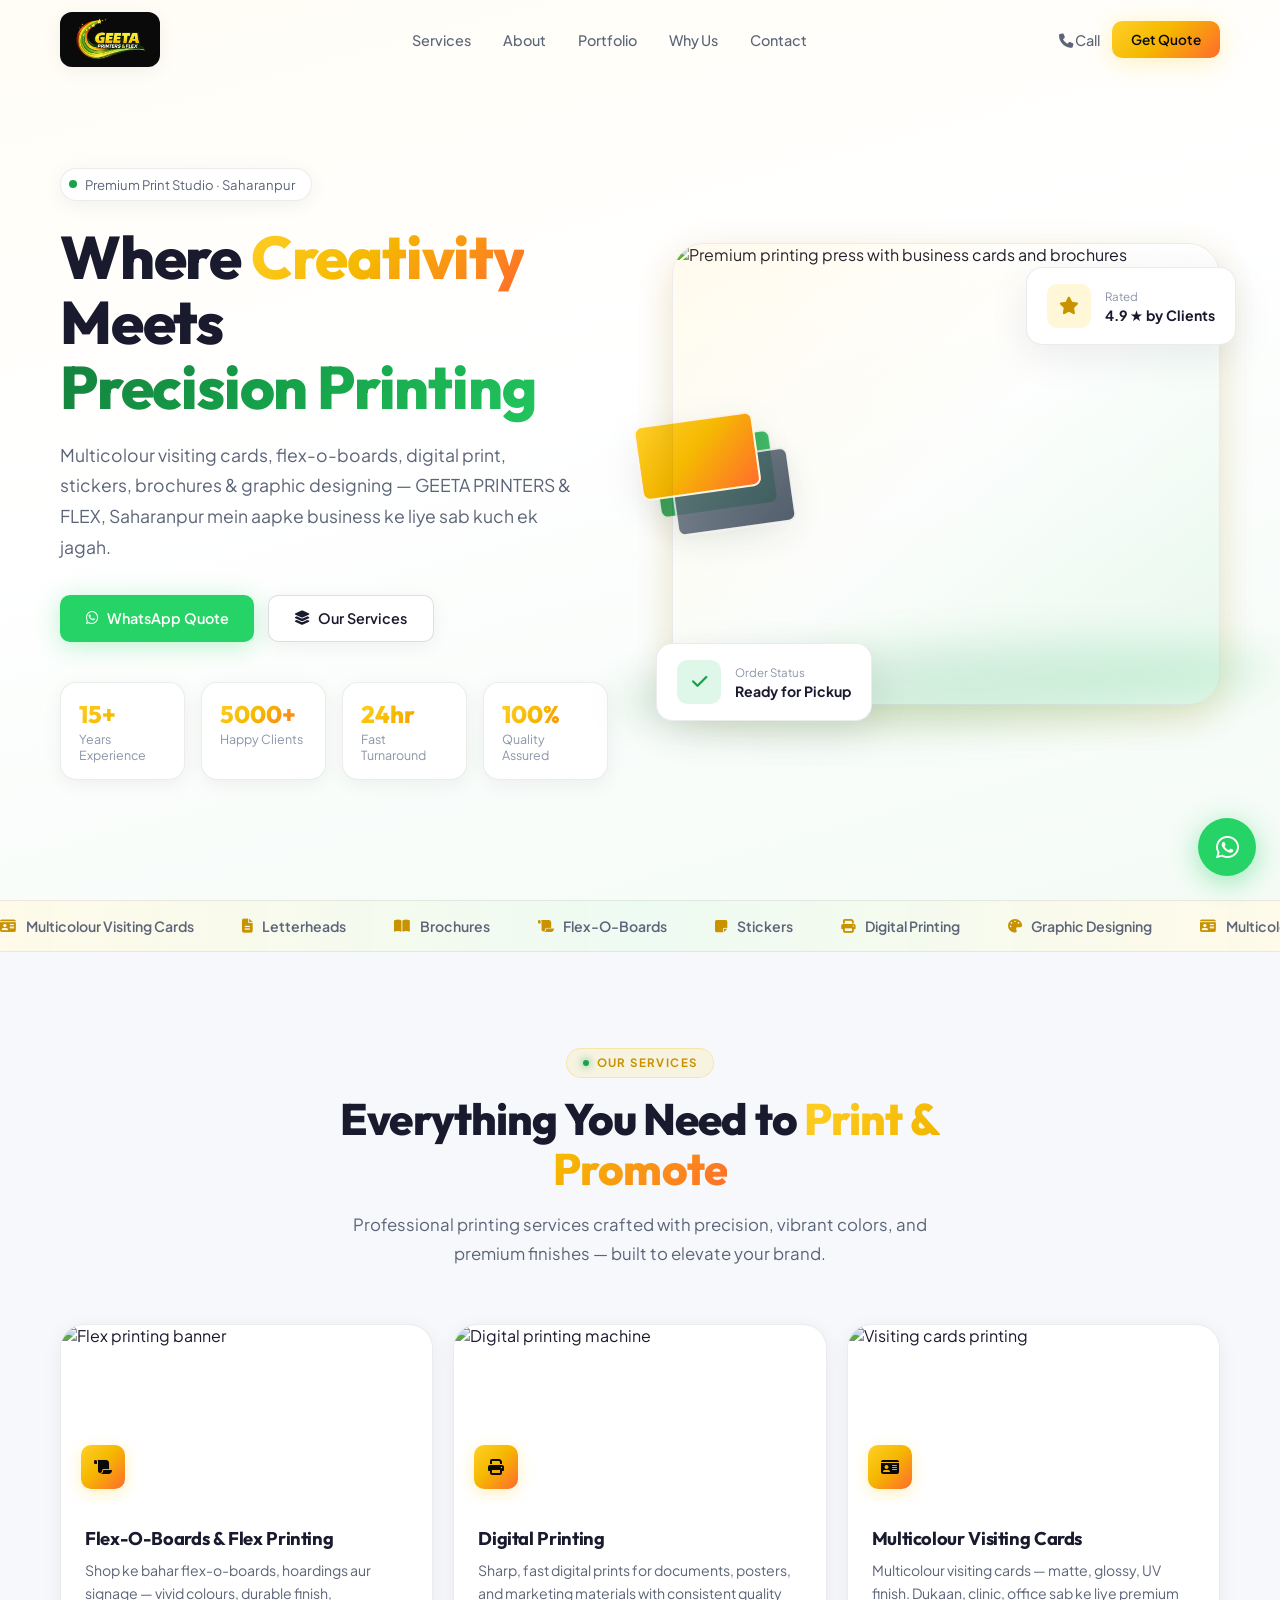
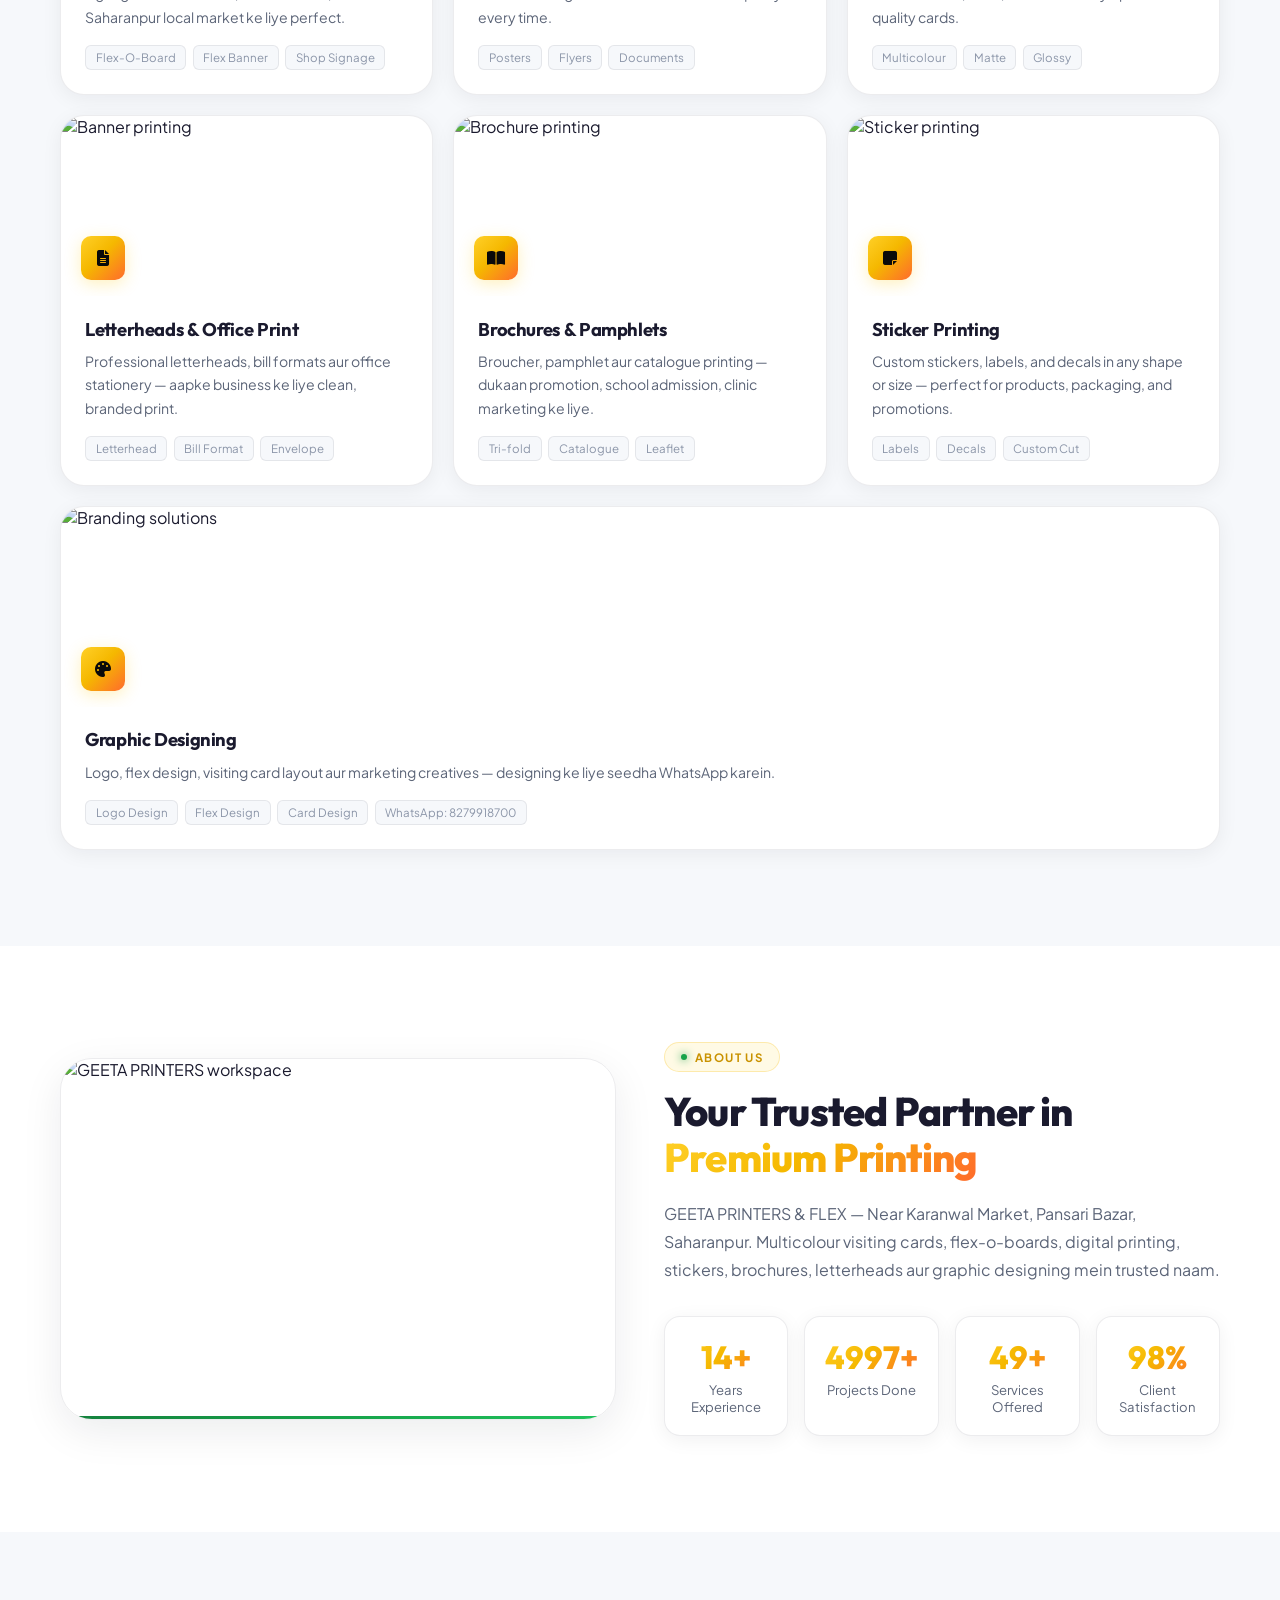
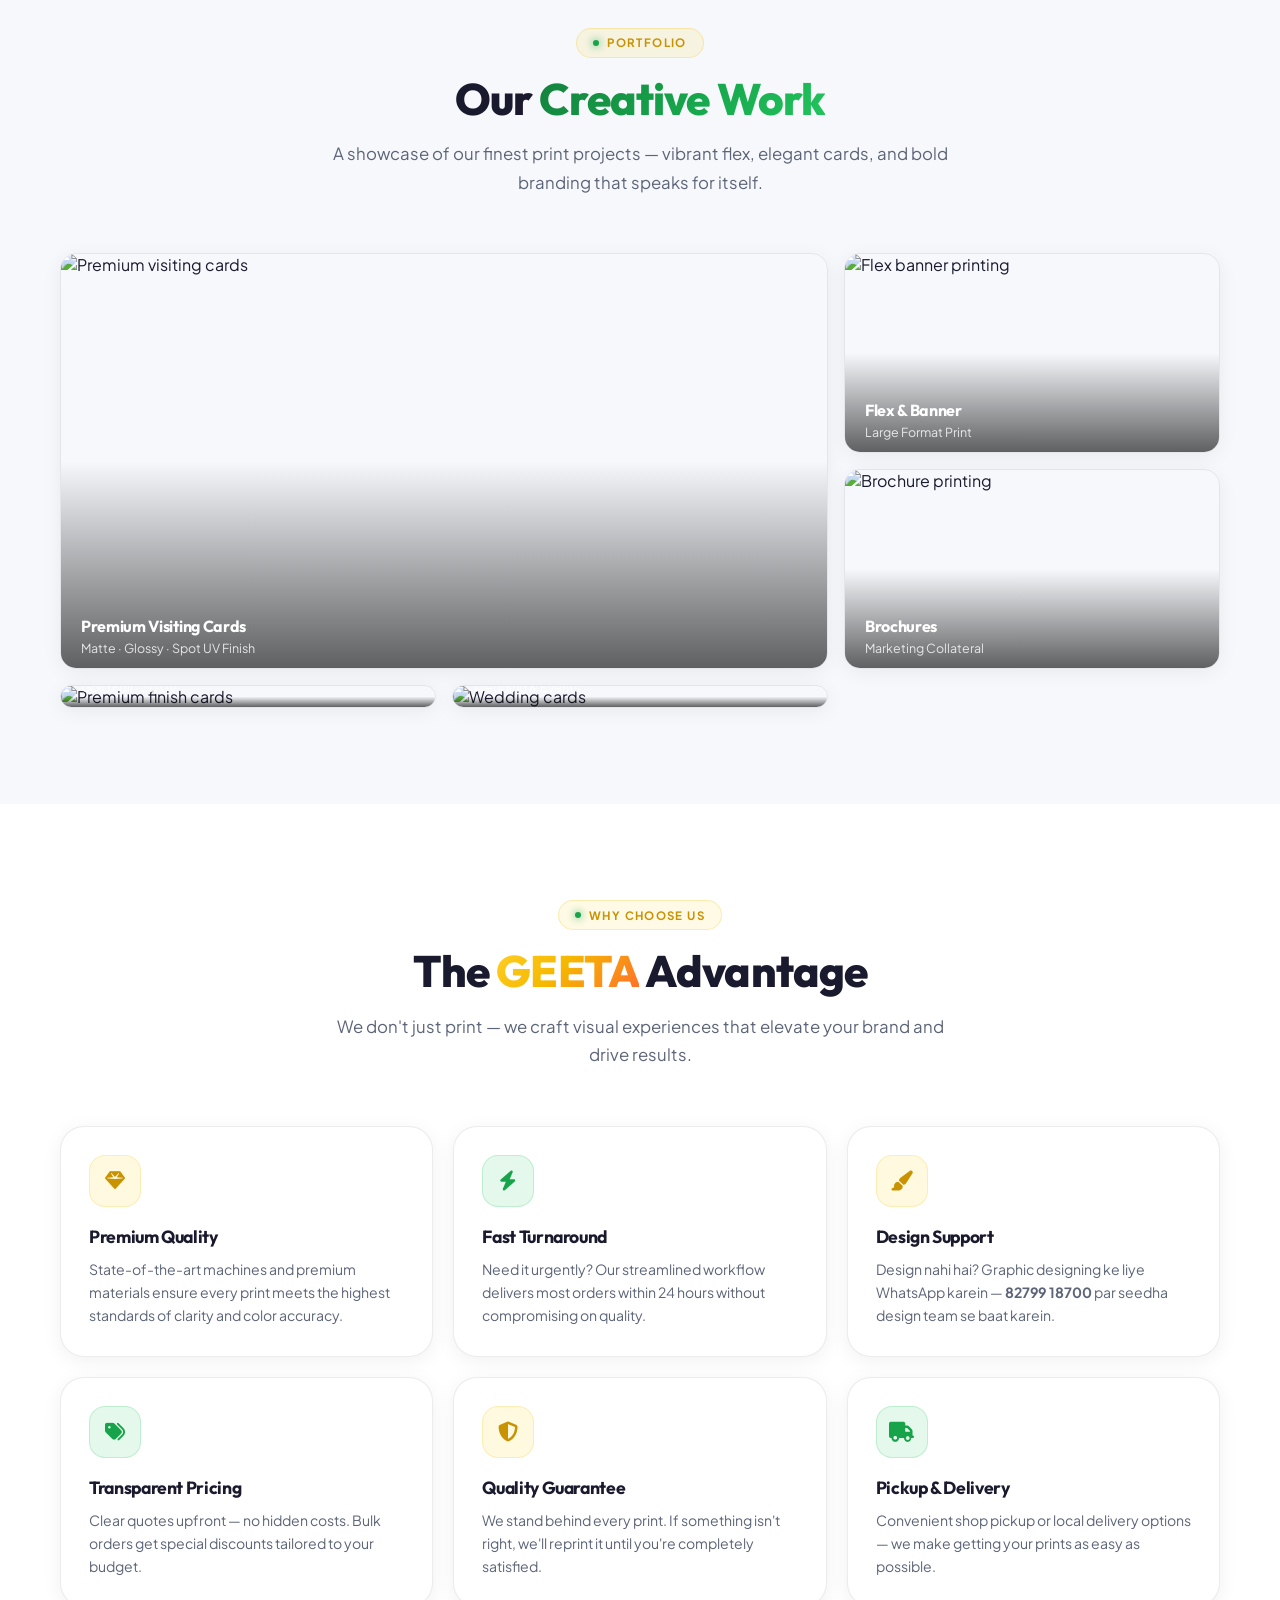
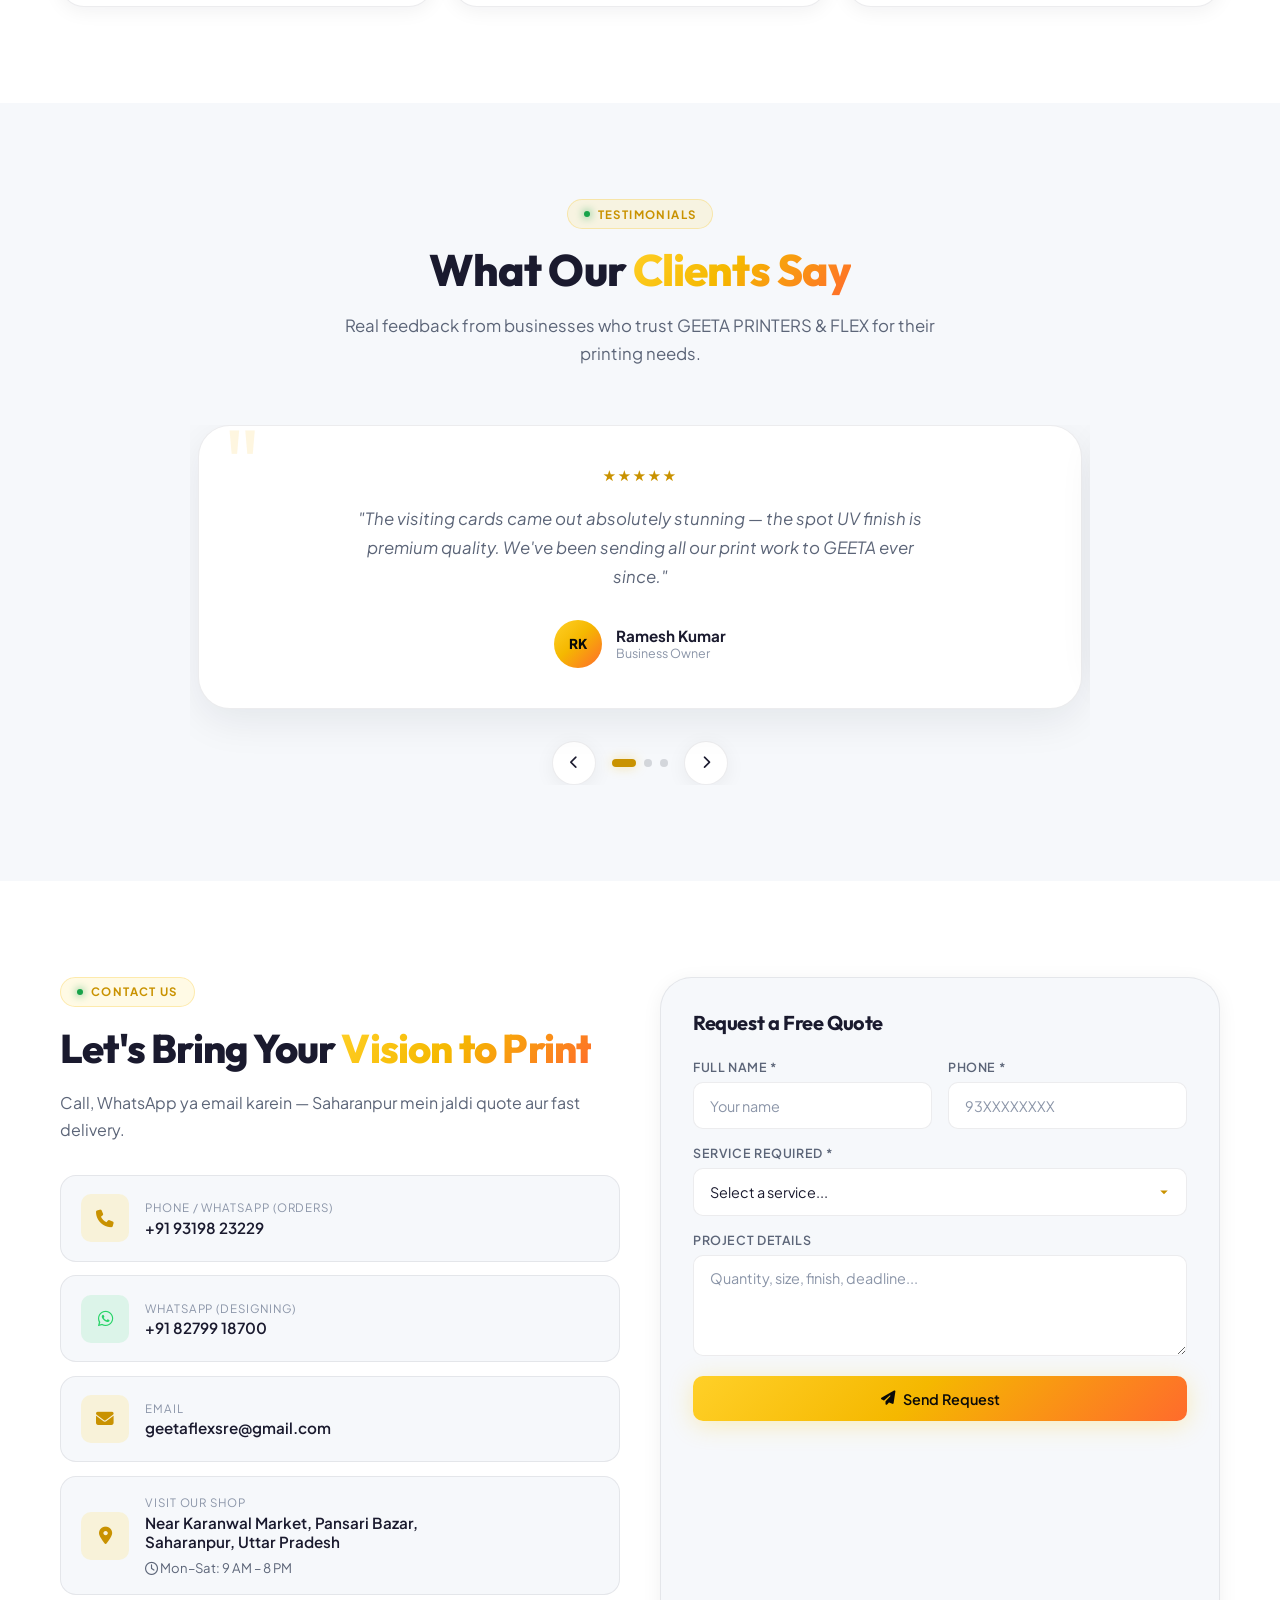
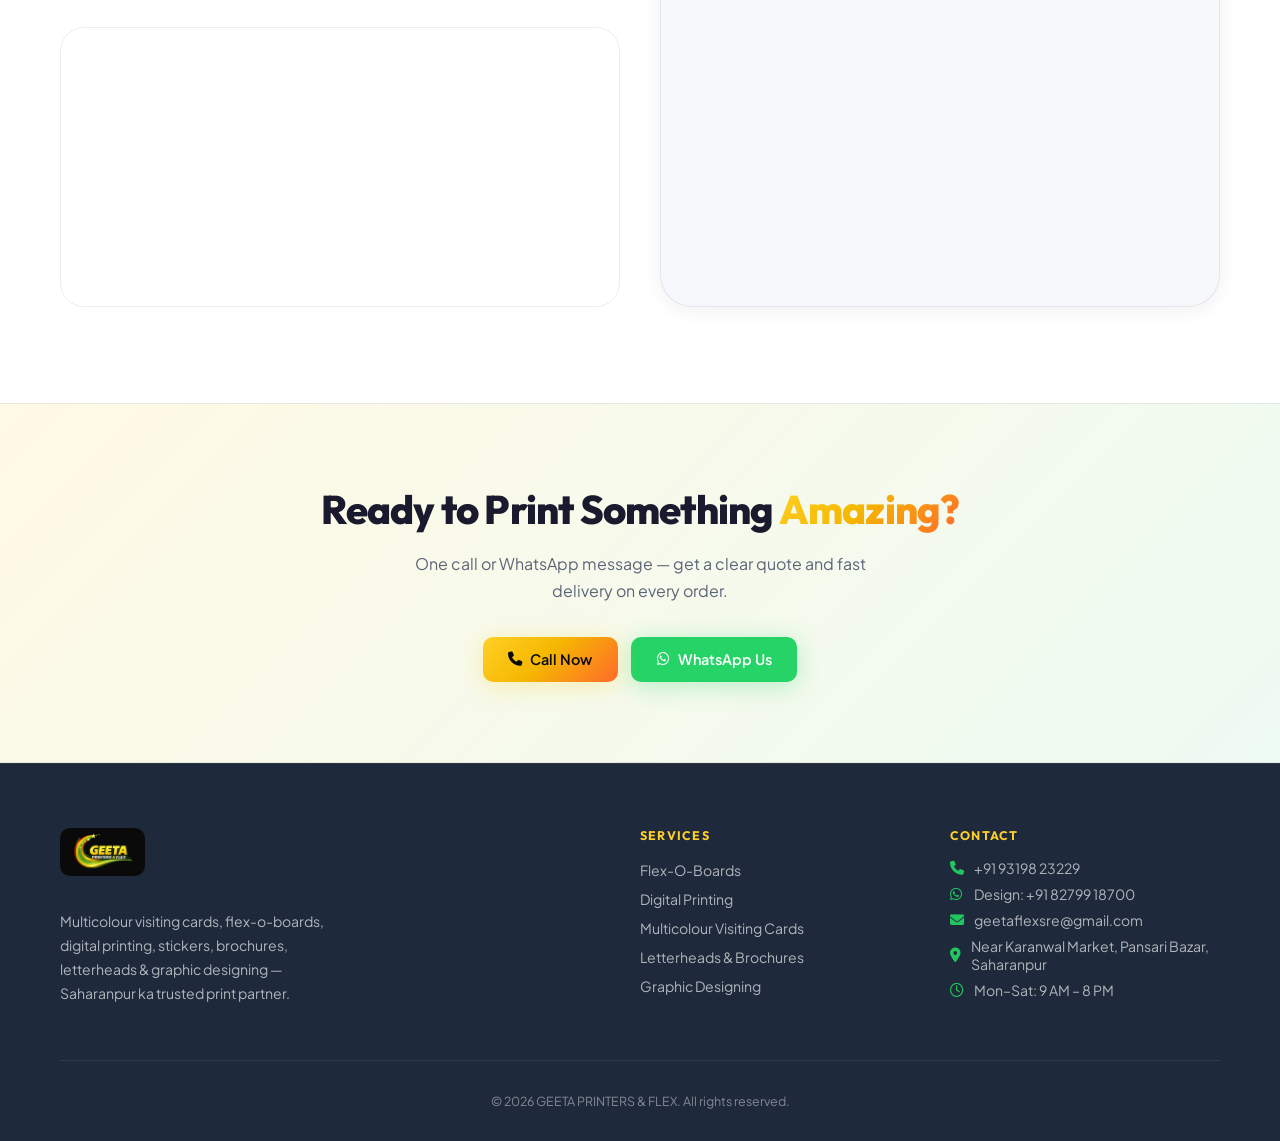
==== commit 85f4968e: "updaetd design" ====
--- a/index.html
+++ b/index.html
@@ -4,11 +4,11 @@
   <meta charset="UTF-8">
   <meta name="viewport" content="width=device-width, initial-scale=1.0">
   <title>GEETA PRINTERS & FLEX — Premium Printing Solutions</title>
-  <meta name="description" content="GEETA PRINTERS & FLEX — Flex printing, digital printing, visiting cards, banners, brochures, stickers and branding solutions. Premium quality, fast delivery.">
+  <meta name="description" content="GEETA PRINTERS & FLEX — Multicolour visiting cards, flex-o-boards, digital printing, stickers, brochures, letterheads & graphic designing in Saharanpur. Near Karanwal Market, Pansari Bazar. Call 9319823229.">
 
   <link rel="preconnect" href="https://fonts.googleapis.com">
   <link rel="preconnect" href="https://fonts.gstatic.com" crossorigin>
-  <link href="https://fonts.googleapis.com/css2?family=DM+Sans:ital,opsz,wght@0,9..40,400;0,9..40,500;0,9..40,600;0,9..40,700;1,9..40,400&family=Syne:wght@600;700;800&display=swap" rel="stylesheet">
+  <link href="https://fonts.googleapis.com/css2?family=Outfit:wght@500;600;700;800&family=Plus+Jakarta+Sans:ital,wght@0,400;0,500;0,600;0,700;1,400&display=swap" rel="stylesheet">
   <link rel="stylesheet" href="https://cdnjs.cloudflare.com/ajax/libs/font-awesome/6.5.0/css/all.min.css">
   <link rel="stylesheet" href="css/style.css">
 </head>
@@ -20,7 +20,7 @@
     <div class="bg-swoosh"></div>
   </div>
 
-  <a href="https://wa.me/919876543210?text=Hello!%20I%20need%20a%20printing%20quote." class="whatsapp-float" target="_blank" rel="noopener" aria-label="Chat on WhatsApp">
+  <a href="https://wa.me/919319823229?text=Namaste!%20Mujhe%20printing%20ka%20rate%20chahiye." class="whatsapp-float" target="_blank" rel="noopener" aria-label="Chat on WhatsApp">
     <i class="fab fa-whatsapp"></i>
   </a>
 
@@ -33,13 +33,15 @@
     <a href="#gallery" onclick="closeMobileMenu()">Portfolio</a>
     <a href="#why" onclick="closeMobileMenu()">Why Us</a>
     <a href="#contact" onclick="closeMobileMenu()">Contact</a>
-    <a href="tel:+919876543210" class="btn btn-primary"><i class="fas fa-phone"></i> Call Now</a>
+    <a href="tel:+919319823229" class="btn btn-primary"><i class="fas fa-phone"></i> Call Now</a>
   </div>
 
   <nav class="navbar" id="navbar">
     <div class="container navbar__inner">
       <a href="#" class="navbar__logo">
-        <img src="geeta-logo.png" alt="GEETA PRINTERS & FLEX">
+        <span class="navbar__logo-mark">
+          <img src="geeta-logo.png" alt="GEETA PRINTERS & FLEX">
+        </span>
       </a>
 
       <ul class="navbar__links">
@@ -51,7 +53,7 @@
       </ul>
 
       <div class="navbar__actions">
-        <a href="tel:+919876543210" class="nav-link"><i class="fas fa-phone"></i> Call</a>
+        <a href="tel:+919319823229" class="nav-link"><i class="fas fa-phone"></i> Call</a>
         <a href="#contact" class="btn btn-primary btn-sm">Get Quote</a>
       </div>
 
@@ -67,17 +69,17 @@
         <div class="hero__content reveal">
           <div class="hero__badge">
             <span class="hero__badge-dot"></span>
-            Premium Print Studio · Est. 2008
+            Premium Print Studio · Saharanpur
           </div>
           <h1 class="hero__title font-heading">
             Where <span class="text-gradient">Creativity</span> Meets<br>
             <span class="text-gradient-green">Precision Printing</span>
           </h1>
           <p class="hero__desc">
-            From vibrant flex banners to premium visiting cards — GEETA PRINTERS & FLEX delivers stunning print solutions that make your brand impossible to ignore.
+            Multicolour visiting cards, flex-o-boards, digital print, stickers, brochures & graphic designing — GEETA PRINTERS & FLEX, Saharanpur mein aapke business ke liye sab kuch ek jagah.
           </p>
           <div class="hero__actions">
-            <a href="https://wa.me/919876543210?text=Hello!%20I%20need%20a%20printing%20quote." class="btn btn-whatsapp" target="_blank" rel="noopener">
+            <a href="https://wa.me/919319823229?text=Namaste!%20Mujhe%20printing%20ka%20rate%20chahiye." class="btn btn-whatsapp" target="_blank" rel="noopener">
               <i class="fab fa-whatsapp"></i> WhatsApp Quote
             </a>
             <a href="#services" class="btn btn-outline">
@@ -139,18 +141,20 @@
 
   <div class="marquee-strip">
     <div class="marquee-track">
-      <span class="marquee-item"><i class="fas fa-print"></i> Flex Printing</span>
-      <span class="marquee-item"><i class="fas fa-id-card"></i> Visiting Cards</span>
-      <span class="marquee-item"><i class="fas fa-image"></i> Banner Printing</span>
-      <span class="marquee-item"><i class="fas fa-book-open"></i> Brochure Printing</span>
-      <span class="marquee-item"><i class="fas fa-sticky-note"></i> Sticker Printing</span>
-      <span class="marquee-item"><i class="fas fa-palette"></i> Branding Solutions</span>
-      <span class="marquee-item"><i class="fas fa-print"></i> Flex Printing</span>
-      <span class="marquee-item"><i class="fas fa-id-card"></i> Visiting Cards</span>
-      <span class="marquee-item"><i class="fas fa-image"></i> Banner Printing</span>
-      <span class="marquee-item"><i class="fas fa-book-open"></i> Brochure Printing</span>
-      <span class="marquee-item"><i class="fas fa-sticky-note"></i> Sticker Printing</span>
-      <span class="marquee-item"><i class="fas fa-palette"></i> Branding Solutions</span>
+      <span class="marquee-item"><i class="fas fa-id-card"></i> Multicolour Visiting Cards</span>
+      <span class="marquee-item"><i class="fas fa-file-alt"></i> Letterheads</span>
+      <span class="marquee-item"><i class="fas fa-book-open"></i> Brochures</span>
+      <span class="marquee-item"><i class="fas fa-scroll"></i> Flex-O-Boards</span>
+      <span class="marquee-item"><i class="fas fa-sticky-note"></i> Stickers</span>
+      <span class="marquee-item"><i class="fas fa-print"></i> Digital Printing</span>
+      <span class="marquee-item"><i class="fas fa-palette"></i> Graphic Designing</span>
+      <span class="marquee-item"><i class="fas fa-id-card"></i> Multicolour Visiting Cards</span>
+      <span class="marquee-item"><i class="fas fa-file-alt"></i> Letterheads</span>
+      <span class="marquee-item"><i class="fas fa-book-open"></i> Brochures</span>
+      <span class="marquee-item"><i class="fas fa-scroll"></i> Flex-O-Boards</span>
+      <span class="marquee-item"><i class="fas fa-sticky-note"></i> Stickers</span>
+      <span class="marquee-item"><i class="fas fa-print"></i> Digital Printing</span>
+      <span class="marquee-item"><i class="fas fa-palette"></i> Graphic Designing</span>
     </div>
   </div>
 
@@ -169,9 +173,9 @@
             <div class="service-card__icon"><i class="fas fa-scroll"></i></div>
           </div>
           <div class="service-card__body">
-            <h3>Flex Printing</h3>
-            <p>High-impact flex banners, hoardings, and shop signage with vivid colors and weather-resistant durability.</p>
-            <div class="service-card__tags"><span>Flex</span><span>Vinyl</span><span>Backlit</span></div>
+            <h3>Flex-O-Boards & Flex Printing</h3>
+            <p>Shop ke bahar flex-o-boards, hoardings aur signage — vivid colours, durable finish, Saharanpur local market ke liye perfect.</p>
+            <div class="service-card__tags"><span>Flex-O-Board</span><span>Flex Banner</span><span>Shop Signage</span></div>
           </div>
         </article>
 
@@ -193,21 +197,21 @@
             <div class="service-card__icon"><i class="fas fa-id-card"></i></div>
           </div>
           <div class="service-card__body">
-            <h3>Visiting Cards</h3>
-            <p>Premium business cards with matte, glossy, spot UV, and foil finishes — make a lasting first impression.</p>
-            <div class="service-card__tags"><span>Matte</span><span>Glossy</span><span>Spot UV</span></div>
+            <h3>Multicolour Visiting Cards</h3>
+            <p>Multicolour visiting cards — matte, glossy, UV finish. Dukaan, clinic, office sab ke liye premium quality cards.</p>
+            <div class="service-card__tags"><span>Multicolour</span><span>Matte</span><span>Glossy</span></div>
           </div>
         </article>
 
         <article class="service-card reveal">
           <div class="service-card__image">
             <img src="https://images.unsplash.com/photo-1558618666-fcd25c85cd64?w=600&q=80" alt="Banner printing" loading="lazy">
-            <div class="service-card__icon"><i class="fas fa-flag"></i></div>
+            <div class="service-card__icon"><i class="fas fa-file-alt"></i></div>
           </div>
           <div class="service-card__body">
-            <h3>Banner Printing</h3>
-            <p>Eye-catching roll-up, standee, and event banners designed to grab attention at any venue or storefront.</p>
-            <div class="service-card__tags"><span>Roll-up</span><span>Standee</span><span>Event</span></div>
+            <h3>Letterheads & Office Print</h3>
+            <p>Professional letterheads, bill formats aur office stationery — aapke business ke liye clean, branded print.</p>
+            <div class="service-card__tags"><span>Letterhead</span><span>Bill Format</span><span>Envelope</span></div>
           </div>
         </article>
 
@@ -217,8 +221,8 @@
             <div class="service-card__icon"><i class="fas fa-book-open"></i></div>
           </div>
           <div class="service-card__body">
-            <h3>Brochure Printing</h3>
-            <p>Elegant brochures, catalogues, and pamphlets that tell your brand story with stunning visual impact.</p>
+            <h3>Brochures & Pamphlets</h3>
+            <p>Broucher, pamphlet aur catalogue printing — dukaan promotion, school admission, clinic marketing ke liye.</p>
             <div class="service-card__tags"><span>Tri-fold</span><span>Catalogue</span><span>Leaflet</span></div>
           </div>
         </article>
@@ -241,9 +245,9 @@
             <div class="service-card__icon"><i class="fas fa-palette"></i></div>
           </div>
           <div class="service-card__body">
-            <h3>Branding Solutions</h3>
-            <p>Complete brand identity packages — logo design, stationery, packaging, and cohesive visual systems for your business.</p>
-            <div class="service-card__tags"><span>Logo Design</span><span>Stationery</span><span>Packaging</span><span>Brand Kit</span></div>
+            <h3>Graphic Designing</h3>
+            <p>Logo, flex design, visiting card layout aur marketing creatives — designing ke liye seedha WhatsApp karein.</p>
+            <div class="service-card__tags"><span>Logo Design</span><span>Flex Design</span><span>Card Design</span><span>WhatsApp: 8279918700</span></div>
           </div>
         </article>
       </div>
@@ -261,7 +265,7 @@
           <span class="section-tag">About Us</span>
           <h2 class="font-heading">Your Trusted Partner in <span class="text-gradient">Premium Printing</span></h2>
           <p>
-            GEETA PRINTERS & FLEX has been delivering exceptional print quality for over 15 years. We combine cutting-edge technology with creative expertise to transform your ideas into stunning printed materials — from small business cards to large-scale branding campaigns.
+            GEETA PRINTERS & FLEX — Near Karanwal Market, Pansari Bazar, Saharanpur. Multicolour visiting cards, flex-o-boards, digital printing, stickers, brochures, letterheads aur graphic designing mein trusted naam.
           </p>
           <div class="about__counters">
             <div class="counter-card">
@@ -361,7 +365,7 @@
         <div class="feature-card reveal reveal-delay-2">
           <div class="feature-card__icon"><i class="fas fa-paint-brush"></i></div>
           <h3>Design Support</h3>
-          <p>No artwork? No problem. Our creative team helps design and refine your print materials from concept to completion.</p>
+          <p>Design nahi hai? Graphic designing ke liye WhatsApp karein — <strong>82799 18700</strong> par seedha design team se baat karein.</p>
         </div>
         <div class="feature-card reveal">
           <div class="feature-card__icon"><i class="fas fa-tags"></i></div>
@@ -452,25 +456,35 @@
         <div class="contact__info reveal">
           <span class="section-tag">Contact Us</span>
           <h2 class="font-heading">Let's Bring Your <span class="text-gradient">Vision to Print</span></h2>
-          <p>Ready to start your next project? Reach out for a free quote — we respond fast and deliver faster.</p>
-
-          <a href="tel:+919876543210" class="contact-card">
+          <p>Call, WhatsApp ya email karein — Saharanpur mein jaldi quote aur fast delivery.</p>
+
+          <a href="tel:+919319823229" class="contact-card">
             <div class="contact-card__icon contact-card__icon--yellow">
               <i class="fas fa-phone"></i>
             </div>
             <div>
-              <div class="contact-card__label">Phone</div>
-              <div class="contact-card__value">+91 98765 43210</div>
+              <div class="contact-card__label">Phone / WhatsApp (Orders)</div>
+              <div class="contact-card__value">+91 93198 23229</div>
             </div>
           </a>
 
-          <a href="https://wa.me/919876543210?text=Hello!%20I%20need%20a%20printing%20quote." class="contact-card" target="_blank" rel="noopener">
+          <a href="https://wa.me/918279918700?text=Namaste!%20Mujhe%20designing%20ka%20kaam%20chahiye." class="contact-card" target="_blank" rel="noopener">
             <div class="contact-card__icon contact-card__icon--green">
               <i class="fab fa-whatsapp"></i>
             </div>
             <div>
-              <div class="contact-card__label">WhatsApp</div>
-              <div class="contact-card__value">Send a Message</div>
+              <div class="contact-card__label">WhatsApp (Designing)</div>
+              <div class="contact-card__value">+91 82799 18700</div>
+            </div>
+          </a>
+
+          <a href="mailto:geetaflexsre@gmail.com" class="contact-card">
+            <div class="contact-card__icon contact-card__icon--yellow">
+              <i class="fas fa-envelope"></i>
+            </div>
+            <div>
+              <div class="contact-card__label">Email</div>
+              <div class="contact-card__value">geetaflexsre@gmail.com</div>
             </div>
           </a>
 
@@ -480,18 +494,18 @@
             </div>
             <div>
               <div class="contact-card__label">Visit Our Shop</div>
-              <div class="contact-card__value">GEETA PRINTERS & FLEX, Main Market Road,<br>Your City — 000001</div>
+              <div class="contact-card__value">Near Karanwal Market, Pansari Bazar,<br>Saharanpur, Uttar Pradesh</div>
               <p class="contact-hours"><i class="far fa-clock"></i> Mon–Sat: 9 AM – 8 PM</p>
             </div>
           </div>
 
           <div class="contact__map">
             <iframe
-              src="https://www.google.com/maps/embed?pb=!1m18!1m12!1m3!1d3502.566012345678!2d77.2090!3d28.6139!2m3!1f0!2f0!3f0!3m2!1i1024!2i768!4f13.1!3m3!1m2!1s0x0%3A0x0!2zMjjCsDM2JzUwLjEiTiA3N8KwMTInMzIuNCJF!5e0!3m2!1sen!2sin!4v1700000000000"
+              src="https://maps.google.com/maps?q=Near+Karanwal+Market,+Pansari+Bazar,+Saharanpur,+Uttar+Pradesh&t=&z=15&ie=UTF8&iwloc=&output=embed"
               allowfullscreen=""
               loading="lazy"
               referrerpolicy="no-referrer-when-downgrade"
-              title="GEETA PRINTERS location map">
+              title="GEETA PRINTERS & FLEX — Pansari Bazar, Saharanpur">
             </iframe>
           </div>
         </div>
@@ -506,20 +520,20 @@
               </div>
               <div class="form-group">
                 <label for="phone">Phone *</label>
-                <input type="tel" id="phone" class="form-input" placeholder="98XXXXXXXX" required>
+                <input type="tel" id="phone" class="form-input" placeholder="93XXXXXXXX" required>
               </div>
             </div>
             <div class="form-group">
               <label for="service">Service Required *</label>
               <select id="service" class="form-input" required>
                 <option value="">Select a service...</option>
-                <option>Flex Printing</option>
+                <option>Flex-O-Boards / Flex Printing</option>
                 <option>Digital Printing</option>
-                <option>Visiting Cards</option>
-                <option>Banner Printing</option>
-                <option>Brochure Printing</option>
-                <option>Sticker Printing</option>
-                <option>Branding Solutions</option>
+                <option>Multicolour Visiting Cards</option>
+                <option>Letterheads</option>
+                <option>Brochures / Pamphlets</option>
+                <option>Stickers</option>
+                <option>Graphic Designing</option>
                 <option>Other</option>
               </select>
             </div>
@@ -546,10 +560,10 @@
       <h2 class="font-heading">Ready to Print Something <span class="text-gradient">Amazing?</span></h2>
       <p>One call or WhatsApp message — get a clear quote and fast delivery on every order.</p>
       <div class="cta-banner__actions">
-        <a href="tel:+919876543210" class="btn btn-primary">
+        <a href="tel:+919319823229" class="btn btn-primary">
           <i class="fas fa-phone"></i> Call Now
         </a>
-        <a href="https://wa.me/919876543210" class="btn btn-whatsapp" target="_blank" rel="noopener">
+        <a href="https://wa.me/919319823229?text=Namaste!%20Mujhe%20printing%20ka%20rate%20chahiye." class="btn btn-whatsapp" target="_blank" rel="noopener">
           <i class="fab fa-whatsapp"></i> WhatsApp Us
         </a>
       </div>
@@ -561,22 +575,24 @@
       <div class="footer__grid">
         <div class="footer__brand">
           <img src="geeta-logo.png" alt="GEETA PRINTERS & FLEX">
-          <p>From flex banners to premium visiting cards — your trusted creative print partner for over 15 years.</p>
+          <p>Multicolour visiting cards, flex-o-boards, digital printing, stickers, brochures, letterheads & graphic designing — Saharanpur ka trusted print partner.</p>
         </div>
         <div>
           <h5 class="footer__heading">Services</h5>
           <ul class="footer__links">
-            <li><a href="#services">Flex Printing</a></li>
+            <li><a href="#services">Flex-O-Boards</a></li>
             <li><a href="#services">Digital Printing</a></li>
-            <li><a href="#services">Visiting Cards</a></li>
-            <li><a href="#services">Banner Printing</a></li>
-            <li><a href="#services">Branding Solutions</a></li>
+            <li><a href="#services">Multicolour Visiting Cards</a></li>
+            <li><a href="#services">Letterheads & Brochures</a></li>
+            <li><a href="#services">Graphic Designing</a></li>
           </ul>
         </div>
         <div class="footer__contact">
           <h5 class="footer__heading">Contact</h5>
-          <p><i class="fas fa-phone"></i> <a href="tel:+919876543210">+91 98765 43210</a></p>
-          <p><i class="fas fa-location-dot"></i> Main Market Road, Your City</p>
+          <p><i class="fas fa-phone"></i> <a href="tel:+919319823229">+91 93198 23229</a></p>
+          <p><i class="fab fa-whatsapp"></i> <a href="https://wa.me/918279918700" target="_blank" rel="noopener">Design: +91 82799 18700</a></p>
+          <p><i class="fas fa-envelope"></i> <a href="mailto:geetaflexsre@gmail.com">geetaflexsre@gmail.com</a></p>
+          <p><i class="fas fa-location-dot"></i> Near Karanwal Market, Pansari Bazar, Saharanpur</p>
           <p><i class="far fa-clock"></i> Mon–Sat: 9 AM – 8 PM</p>
         </div>
       </div>
--- a/css/style.css
+++ b/css/style.css
@@ -1,31 +1,37 @@
-/* GEETA PRINTERS & FLEX — Premium Dark Theme */
+/* GEETA PRINTERS & FLEX — Premium Light Theme */
 
 :root {
-  --bg-dark: #070708;
-  --bg-card: #0f0f12;
-  --bg-elevated: #16161c;
-  --bg-glass: rgba(15, 15, 18, 0.72);
-
-  --yellow: #ffd028;
-  --yellow-bright: #ffe566;
-  --yellow-deep: #e8a800;
+  --bg-page: #ffffff;
+  --bg-soft: #f6f8fb;
+  --bg-muted: #eef1f6;
+  --bg-card: #ffffff;
+  --bg-elevated: #f8fafc;
+  --bg-glass: rgba(255, 255, 255, 0.92);
+  --bg-dark: var(--bg-soft);
+
+  --yellow: #f5b800;
+  --yellow-bright: #ffd028;
+  --yellow-deep: #c99200;
   --orange: #ff6b2c;
-  --green: #22c55e;
-  --green-bright: #4ade80;
+  --green: #16a34a;
+  --green-bright: #22c55e;
   --green-deep: #15803d;
 
-  --gradient-brand: linear-gradient(135deg, var(--yellow-bright) 0%, var(--yellow) 40%, var(--orange) 100%);
+  --gradient-brand: linear-gradient(135deg, var(--yellow-bright) 0%, var(--yellow) 45%, var(--orange) 100%);
   --gradient-green: linear-gradient(135deg, var(--green-deep) 0%, var(--green) 50%, var(--green-bright) 100%);
-  --gradient-hero: linear-gradient(180deg, #0d0d10 0%, var(--bg-dark) 100%);
-
+  --gradient-hero: linear-gradient(165deg, #fffdf5 0%, #ffffff 42%, #f4fbf6 100%);
+
+  --text-primary: #1a1a2e;
+  --text-muted: #5c6578;
+  --text-soft: #8b95a8;
   --text-white: #ffffff;
-  --text-muted: rgba(255, 255, 255, 0.62);
-  --text-soft: rgba(255, 255, 255, 0.42);
-
-  --border: rgba(255, 255, 255, 0.08);
-  --border-glow: rgba(255, 208, 40, 0.25);
-  --shadow-glow-yellow: 0 0 40px rgba(255, 208, 40, 0.15);
-  --shadow-glow-green: 0 0 40px rgba(34, 197, 94, 0.12);
+
+  --border: rgba(15, 23, 42, 0.08);
+  --border-glow: rgba(245, 184, 0, 0.35);
+  --shadow-soft: 0 4px 20px rgba(15, 23, 42, 0.06);
+  --shadow-medium: 0 12px 40px rgba(15, 23, 42, 0.08);
+  --shadow-glow-yellow: 0 12px 36px rgba(245, 184, 0, 0.16);
+  --shadow-glow-green: 0 12px 36px rgba(34, 197, 94, 0.12);
 
   --radius-sm: 10px;
   --radius-md: 16px;
@@ -47,17 +53,17 @@
 
 body {
   margin: 0;
-  font-family: 'DM Sans', system-ui, sans-serif;
-  background: var(--bg-dark);
-  color: var(--text-white);
+  font-family: 'Plus Jakarta Sans', system-ui, sans-serif;
+  background: var(--bg-page);
+  color: var(--text-primary);
   font-feature-settings: 'kern' 1, 'liga' 1;
   -webkit-font-smoothing: antialiased;
   overflow-x: hidden;
 }
 
 h1, h2, h3, h4, h5, h6, .font-heading {
-  font-family: 'Syne', system-ui, sans-serif;
-  letter-spacing: -0.03em;
+  font-family: 'Outfit', system-ui, sans-serif;
+  letter-spacing: -0.02em;
 }
 
 img { max-width: 100%; display: block; }
@@ -82,15 +88,15 @@
 .bg-orb {
   position: absolute;
   border-radius: 50%;
-  filter: blur(80px);
-  opacity: 0.35;
+  filter: blur(90px);
+  opacity: 0.45;
   animation: floatOrb 18s ease-in-out infinite;
 }
 
 .bg-orb--yellow {
   width: 480px;
   height: 480px;
-  background: radial-gradient(circle, rgba(255, 208, 40, 0.4) 0%, transparent 70%);
+  background: radial-gradient(circle, rgba(255, 208, 40, 0.22) 0%, transparent 70%);
   top: -120px;
   right: -100px;
 }
@@ -98,7 +104,7 @@
 .bg-orb--green {
   width: 400px;
   height: 400px;
-  background: radial-gradient(circle, rgba(34, 197, 94, 0.3) 0%, transparent 70%);
+  background: radial-gradient(circle, rgba(34, 197, 94, 0.16) 0%, transparent 70%);
   bottom: 20%;
   left: -120px;
   animation-delay: -6s;
@@ -110,7 +116,7 @@
   height: 200px;
   bottom: 10%;
   right: -200px;
-  opacity: 0.06;
+  opacity: 0.08;
   background: var(--gradient-green);
   border-radius: 50%;
   transform: rotate(-15deg);
@@ -139,11 +145,11 @@
 }
 
 .navbar.scrolled {
-  background: rgba(7, 7, 8, 0.88);
+  background: rgba(255, 255, 255, 0.92);
   backdrop-filter: blur(20px);
   -webkit-backdrop-filter: blur(20px);
   border-bottom-color: var(--border);
-  box-shadow: 0 8px 32px rgba(0, 0, 0, 0.4);
+  box-shadow: var(--shadow-soft);
 }
 
 .navbar__inner {
@@ -160,11 +166,19 @@
   text-decoration: none;
 }
 
+.navbar__logo-mark {
+  display: flex;
+  align-items: center;
+  padding: 0.35rem 0.85rem;
+  background: #0a0a0a;
+  border-radius: 12px;
+  box-shadow: var(--shadow-soft);
+}
+
 .navbar__logo img {
-  height: 52px;
+  height: 44px;
   width: auto;
   object-fit: contain;
-  filter: drop-shadow(0 2px 8px rgba(255, 208, 40, 0.2));
 }
 
 .navbar__links {
@@ -198,7 +212,7 @@
 }
 
 .nav-link:hover {
-  color: var(--text-white);
+  color: var(--text-primary);
 }
 
 .nav-link:hover::after { width: 100%; }
@@ -215,17 +229,17 @@
   justify-content: center;
   width: 44px;
   height: 44px;
-  background: rgba(255, 255, 255, 0.06);
+  background: var(--bg-soft);
   border: 1px solid var(--border);
   border-radius: var(--radius-sm);
-  color: var(--text-white);
+  color: var(--text-primary);
   font-size: 1.1rem;
   cursor: pointer;
   transition: var(--transition);
 }
 
 .menu-toggle:hover {
-  background: rgba(255, 208, 40, 0.1);
+  background: rgba(255, 208, 40, 0.12);
   border-color: var(--border-glow);
 }
 
@@ -234,7 +248,7 @@
   position: fixed;
   inset: 0;
   z-index: 9999;
-  background: rgba(7, 7, 8, 0.97);
+  background: rgba(255, 255, 255, 0.98);
   backdrop-filter: blur(24px);
   display: flex;
   flex-direction: column;
@@ -248,15 +262,15 @@
 .mobile-menu.open { transform: translateX(0); }
 
 .mobile-menu a {
-  font-family: 'Syne', sans-serif;
+  font-family: 'Outfit', sans-serif;
   font-size: 1.35rem;
   font-weight: 600;
   text-decoration: none;
-  color: var(--text-white);
+  color: var(--text-primary);
   transition: color 0.2s;
 }
 
-.mobile-menu a:hover { color: var(--yellow); }
+.mobile-menu a:hover { color: var(--yellow-deep); }
 
 .mobile-menu__close {
   position: absolute;
@@ -264,10 +278,10 @@
   right: 1.25rem;
   width: 44px;
   height: 44px;
-  background: transparent;
+  background: var(--bg-soft);
   border: 1px solid var(--border);
   border-radius: var(--radius-sm);
-  color: var(--text-white);
+  color: var(--text-primary);
   font-size: 1.2rem;
   cursor: pointer;
 }
@@ -315,14 +329,15 @@
 .btn-primary:hover::before { transform: translateX(100%); }
 
 .btn-outline {
-  background: transparent;
-  color: var(--text-white);
-  border: 1.5px solid rgba(255, 255, 255, 0.2);
+  background: var(--bg-page);
+  color: var(--text-primary);
+  border: 1.5px solid rgba(15, 23, 42, 0.14);
+  box-shadow: var(--shadow-soft);
 }
 
 .btn-outline:hover {
-  border-color: var(--yellow);
-  color: var(--yellow);
+  border-color: var(--yellow-deep);
+  color: var(--yellow-deep);
   background: rgba(255, 208, 40, 0.06);
   transform: translateY(-2px);
 }
@@ -354,9 +369,9 @@
   display: inline-flex;
   align-items: center;
   gap: 0.5rem;
-  background: rgba(255, 208, 40, 0.08);
-  border: 1px solid rgba(255, 208, 40, 0.2);
-  color: var(--yellow);
+  background: rgba(255, 208, 40, 0.12);
+  border: 1px solid rgba(245, 184, 0, 0.25);
+  color: var(--yellow-deep);
   font-size: 0.72rem;
   font-weight: 700;
   letter-spacing: 0.12em;
@@ -431,13 +446,13 @@
   align-items: center;
   gap: 0.5rem;
   padding: 0.45rem 1rem 0.45rem 0.5rem;
-  background: var(--bg-glass);
+  background: var(--bg-page);
   border: 1px solid var(--border);
   border-radius: 100px;
   font-size: 0.82rem;
   color: var(--text-muted);
   margin-bottom: 1.5rem;
-  backdrop-filter: blur(12px);
+  box-shadow: var(--shadow-soft);
 }
 
 .hero__badge-dot {
@@ -483,10 +498,10 @@
 
 .hero-stat {
   padding: 1rem 1.15rem;
-  background: var(--bg-glass);
+  background: var(--bg-page);
   border: 1px solid var(--border);
   border-radius: var(--radius-md);
-  backdrop-filter: blur(12px);
+  box-shadow: var(--shadow-soft);
   transition: var(--transition);
 }
 
@@ -496,10 +511,13 @@
 }
 
 .hero-stat__num {
-  font-family: 'Syne', sans-serif;
+  font-family: 'Outfit', sans-serif;
   font-size: 1.5rem;
   font-weight: 800;
-  color: var(--yellow);
+  background: var(--gradient-brand);
+  -webkit-background-clip: text;
+  -webkit-text-fill-color: transparent;
+  background-clip: text;
 }
 
 .hero-stat__label {
@@ -518,7 +536,7 @@
   border-radius: var(--radius-xl);
   overflow: hidden;
   border: 1px solid var(--border);
-  box-shadow: 0 32px 80px rgba(0, 0, 0, 0.5), var(--shadow-glow-yellow);
+  box-shadow: var(--shadow-medium), var(--shadow-glow-yellow);
 }
 
 .hero__visual-main img {
@@ -537,15 +555,14 @@
 
 .hero__float-card {
   position: absolute;
-  background: var(--bg-glass);
-  backdrop-filter: blur(16px);
+  background: var(--bg-page);
   border: 1px solid var(--border);
   border-radius: var(--radius-md);
   padding: 1rem 1.25rem;
   display: flex;
   align-items: center;
   gap: 0.85rem;
-  box-shadow: 0 16px 48px rgba(0, 0, 0, 0.4);
+  box-shadow: var(--shadow-medium);
   animation: floatCard 5s ease-in-out infinite;
 }
 
@@ -578,13 +595,13 @@
 }
 
 .hero__float-icon--yellow {
-  background: rgba(255, 208, 40, 0.15);
-  color: var(--yellow);
+  background: rgba(255, 208, 40, 0.18);
+  color: var(--yellow-deep);
 }
 
 .hero__float-icon--green {
-  background: rgba(34, 197, 94, 0.15);
-  color: var(--green-bright);
+  background: rgba(34, 197, 94, 0.14);
+  color: var(--green);
 }
 
 .hero__mockup-stack {
@@ -599,8 +616,8 @@
   width: 120px;
   height: 75px;
   border-radius: 8px;
-  border: 2px solid rgba(255, 255, 255, 0.15);
-  box-shadow: 0 8px 24px rgba(0, 0, 0, 0.4);
+  border: 2px solid rgba(255, 255, 255, 0.9);
+  box-shadow: var(--shadow-medium);
 }
 
 .mockup-card:nth-child(1) {
@@ -618,11 +635,11 @@
 }
 
 .mockup-card:nth-child(3) {
-  background: linear-gradient(135deg, #333, #111);
+  background: linear-gradient(135deg, #64748b, #334155);
   margin-top: -55px;
   margin-left: 30px;
   z-index: 1;
-  opacity: 0.7;
+  opacity: 0.85;
 }
 
 .hero__swoosh {
@@ -641,7 +658,7 @@
 /* ── Marquee Strip ── */
 .marquee-strip {
   padding: 1rem 0;
-  background: linear-gradient(90deg, rgba(255, 208, 40, 0.06), rgba(34, 197, 94, 0.06), rgba(255, 208, 40, 0.06));
+  background: linear-gradient(90deg, rgba(255, 208, 40, 0.1), rgba(34, 197, 94, 0.08), rgba(255, 208, 40, 0.1));
   border-top: 1px solid var(--border);
   border-bottom: 1px solid var(--border);
   overflow: hidden;
@@ -665,7 +682,7 @@
   white-space: nowrap;
 }
 
-.marquee-item i { color: var(--yellow); }
+.marquee-item i { color: var(--yellow-deep); }
 
 @keyframes marquee {
   0% { transform: translateX(0); }
@@ -675,7 +692,7 @@
 /* ── Services ── */
 .services {
   padding: 6rem 0;
-  background: var(--bg-dark);
+  background: var(--bg-soft);
 }
 
 .services__grid {
@@ -691,13 +708,14 @@
   border-radius: var(--radius-lg);
   overflow: hidden;
   transition: var(--transition);
+  box-shadow: var(--shadow-soft);
 }
 
 .service-card::before {
   content: '';
   position: absolute;
   inset: 0;
-  background: linear-gradient(135deg, rgba(255, 208, 40, 0.04) 0%, transparent 60%);
+  background: linear-gradient(135deg, rgba(255, 208, 40, 0.06) 0%, transparent 60%);
   opacity: 0;
   transition: opacity 0.4s;
   pointer-events: none;
@@ -732,7 +750,7 @@
   content: '';
   position: absolute;
   inset: 0;
-  background: linear-gradient(to top, var(--bg-card) 0%, transparent 60%);
+  background: linear-gradient(to top, rgba(255, 255, 255, 0.95) 0%, transparent 55%);
 }
 
 .service-card__icon {
@@ -778,7 +796,7 @@
 .service-card__tags span {
   font-size: 0.72rem;
   padding: 0.25rem 0.6rem;
-  background: rgba(255, 255, 255, 0.05);
+  background: var(--bg-soft);
   border: 1px solid var(--border);
   border-radius: 6px;
   color: var(--text-soft);
@@ -802,6 +820,7 @@
   font-weight: 700;
   font-size: 0.88rem;
   margin: 0;
+  color: var(--text-primary);
 }
 
 .contact-card--static {
@@ -810,6 +829,8 @@
 
 .contact-card--static:hover {
   transform: none;
+  box-shadow: none;
+  border-color: var(--border);
 }
 
 .contact-hours {
@@ -824,7 +845,7 @@
 
 .form-success__title {
   margin: 0 0 0.5rem;
-  font-family: 'Syne', sans-serif;
+  font-family: 'Outfit', sans-serif;
 }
 
 .form-success__text {
@@ -838,10 +859,14 @@
   text-decoration: none;
 }
 
+.footer__contact a:hover {
+  color: var(--text-white);
+}
+
 /* ── About ── */
 .about {
   padding: 6rem 0;
-  background: var(--bg-elevated);
+  background: var(--bg-page);
 }
 
 .about__grid {
@@ -856,6 +881,7 @@
   border-radius: var(--radius-xl);
   overflow: hidden;
   border: 1px solid var(--border);
+  box-shadow: var(--shadow-medium);
 }
 
 .about__image-wrap img {
@@ -894,11 +920,12 @@
 
 .counter-card {
   padding: 1.25rem;
-  background: var(--bg-glass);
+  background: var(--bg-page);
   border: 1px solid var(--border);
   border-radius: var(--radius-md);
   text-align: center;
   transition: var(--transition);
+  box-shadow: var(--shadow-soft);
 }
 
 .counter-card:hover {
@@ -907,7 +934,7 @@
 }
 
 .counter-card__num {
-  font-family: 'Syne', sans-serif;
+  font-family: 'Outfit', sans-serif;
   font-size: 2rem;
   font-weight: 800;
   background: var(--gradient-brand);
@@ -925,7 +952,7 @@
 /* ── Gallery ── */
 .gallery {
   padding: 6rem 0;
-  background: var(--bg-dark);
+  background: var(--bg-soft);
 }
 
 .gallery__grid {
@@ -941,6 +968,7 @@
   aspect-ratio: 4/3;
   border: 1px solid var(--border);
   cursor: pointer;
+  box-shadow: var(--shadow-soft);
 }
 
 .gallery-item--large {
@@ -993,11 +1021,12 @@
   font-size: 1rem;
   font-weight: 700;
   margin: 0 0 0.25rem;
+  color: var(--text-white);
 }
 
 .gallery-item__caption p {
   font-size: 0.78rem;
-  color: var(--text-muted);
+  color: rgba(255, 255, 255, 0.82);
   margin: 0;
 }
 
@@ -1027,7 +1056,7 @@
 /* ── Why Choose Us ── */
 .why {
   padding: 6rem 0;
-  background: var(--bg-elevated);
+  background: var(--bg-page);
 }
 
 .why__grid {
@@ -1039,11 +1068,12 @@
 .feature-card {
   position: relative;
   padding: 1.75rem;
-  background: var(--bg-card);
+  background: var(--bg-page);
   border: 1px solid var(--border);
   border-radius: var(--radius-lg);
   transition: var(--transition);
   overflow: hidden;
+  box-shadow: var(--shadow-soft);
 }
 
 .feature-card::before {
@@ -1076,9 +1106,9 @@
   justify-content: center;
   font-size: 1.25rem;
   margin-bottom: 1.15rem;
-  background: rgba(255, 208, 40, 0.1);
-  color: var(--yellow);
-  border: 1px solid rgba(255, 208, 40, 0.15);
+  background: rgba(255, 208, 40, 0.14);
+  color: var(--yellow-deep);
+  border: 1px solid rgba(245, 184, 0, 0.2);
   transition: var(--transition);
 }
 
@@ -1089,9 +1119,9 @@
 }
 
 .feature-card:nth-child(even) .feature-card__icon {
-  background: rgba(34, 197, 94, 0.1);
-  color: var(--green-bright);
-  border-color: rgba(34, 197, 94, 0.15);
+  background: rgba(34, 197, 94, 0.12);
+  color: var(--green);
+  border-color: rgba(34, 197, 94, 0.2);
 }
 
 .feature-card:nth-child(even):hover .feature-card__icon {
@@ -1116,7 +1146,7 @@
 /* ── Testimonials ── */
 .testimonials {
   padding: 6rem 0;
-  background: var(--bg-dark);
+  background: var(--bg-soft);
   overflow: hidden;
 }
 
@@ -1138,15 +1168,14 @@
 }
 
 .testimonial-card__inner {
-  background: var(--bg-glass);
-  backdrop-filter: blur(20px);
-  -webkit-backdrop-filter: blur(20px);
+  background: var(--bg-page);
   border: 1px solid var(--border);
   border-radius: var(--radius-xl);
   padding: 2.5rem 2rem;
   text-align: center;
   position: relative;
   overflow: hidden;
+  box-shadow: var(--shadow-medium);
 }
 
 .testimonial-card__inner::before {
@@ -1154,15 +1183,15 @@
   position: absolute;
   top: -10px;
   left: 1.5rem;
-  font-family: 'Syne', sans-serif;
+  font-family: 'Outfit', sans-serif;
   font-size: 6rem;
   line-height: 1;
-  color: rgba(255, 208, 40, 0.08);
+  color: rgba(245, 184, 0, 0.12);
   pointer-events: none;
 }
 
 .testimonial-card__stars {
-  color: var(--yellow);
+  color: var(--yellow-deep);
   font-size: 0.9rem;
   margin-bottom: 1.25rem;
   letter-spacing: 2px;
@@ -1225,20 +1254,21 @@
   width: 44px;
   height: 44px;
   border-radius: 50%;
-  background: var(--bg-card);
-  border: 1px solid var(--border);
-  color: var(--text-white);
+  background: var(--bg-page);
+  border: 1px solid var(--border);
+  color: var(--text-primary);
   cursor: pointer;
   display: flex;
   align-items: center;
   justify-content: center;
   transition: var(--transition);
+  box-shadow: var(--shadow-soft);
 }
 
 .testimonials__btn:hover {
-  background: rgba(255, 208, 40, 0.1);
+  background: rgba(255, 208, 40, 0.12);
   border-color: var(--border-glow);
-  color: var(--yellow);
+  color: var(--yellow-deep);
 }
 
 .testimonials__dots {
@@ -1250,7 +1280,7 @@
   width: 8px;
   height: 8px;
   border-radius: 50%;
-  background: rgba(255, 255, 255, 0.2);
+  background: rgba(15, 23, 42, 0.15);
   border: none;
   cursor: pointer;
   padding: 0;
@@ -1258,8 +1288,8 @@
 }
 
 .testimonials__dot.active {
-  background: var(--yellow);
-  box-shadow: 0 0 12px rgba(255, 208, 40, 0.5);
+  background: var(--yellow-deep);
+  box-shadow: 0 0 12px rgba(245, 184, 0, 0.35);
   width: 24px;
   border-radius: 4px;
 }
@@ -1267,7 +1297,7 @@
 /* ── Contact ── */
 .contact {
   padding: 6rem 0;
-  background: var(--bg-elevated);
+  background: var(--bg-page);
 }
 
 .contact__grid {
@@ -1293,12 +1323,13 @@
   align-items: center;
   gap: 1rem;
   padding: 1.15rem 1.25rem;
-  background: var(--bg-glass);
+  background: var(--bg-soft);
   border: 1px solid var(--border);
   border-radius: var(--radius-md);
   text-decoration: none;
   margin-bottom: 0.85rem;
   transition: var(--transition);
+  color: var(--text-primary);
 }
 
 .contact-card:hover {
@@ -1319,8 +1350,8 @@
 }
 
 .contact-card__icon--yellow {
-  background: rgba(255, 208, 40, 0.12);
-  color: var(--yellow);
+  background: rgba(255, 208, 40, 0.16);
+  color: var(--yellow-deep);
 }
 
 .contact-card__icon--green {
@@ -1342,11 +1373,11 @@
 }
 
 .contact__form-wrap {
-  background: var(--bg-glass);
-  backdrop-filter: blur(20px);
+  background: var(--bg-soft);
   border: 1px solid var(--border);
   border-radius: var(--radius-xl);
   padding: 2rem;
+  box-shadow: var(--shadow-soft);
 }
 
 .contact__form-wrap h3 {
@@ -1372,10 +1403,10 @@
 .form-input {
   width: 100%;
   padding: 0.85rem 1rem;
-  background: rgba(255, 255, 255, 0.04);
+  background: var(--bg-page);
   border: 1px solid var(--border);
   border-radius: var(--radius-sm);
-  color: var(--text-white);
+  color: var(--text-primary);
   font-size: 0.9rem;
   font-family: inherit;
   outline: none;
@@ -1385,23 +1416,23 @@
 .form-input::placeholder { color: var(--text-soft); }
 
 .form-input:focus {
-  border-color: var(--yellow);
-  background: rgba(255, 208, 40, 0.04);
-  box-shadow: 0 0 0 3px rgba(255, 208, 40, 0.1);
+  border-color: var(--yellow-deep);
+  background: #fff;
+  box-shadow: 0 0 0 3px rgba(245, 184, 0, 0.12);
 }
 
 select.form-input {
   cursor: pointer;
   appearance: none;
-  background-image: url("data:image/svg+xml,%3Csvg xmlns='http://www.w3.org/2000/svg' width='12' height='12' fill='%23ffd028' viewBox='0 0 16 16'%3E%3Cpath d='M8 11L3 6h10l-5 5z'/%3E%3C/svg%3E");
+  background-image: url("data:image/svg+xml,%3Csvg xmlns='http://www.w3.org/2000/svg' width='12' height='12' fill='%23c99200' viewBox='0 0 16 16'%3E%3Cpath d='M8 11L3 6h10l-5 5z'/%3E%3C/svg%3E");
   background-repeat: no-repeat;
   background-position: right 1rem center;
   padding-right: 2.5rem;
 }
 
 select.form-input option {
-  background: var(--bg-card);
-  color: var(--text-white);
+  background: var(--bg-page);
+  color: var(--text-primary);
 }
 
 .form-row {
@@ -1437,13 +1468,13 @@
   width: 100%;
   height: 100%;
   border: 0;
-  filter: grayscale(30%) contrast(1.1);
+  filter: grayscale(10%) contrast(1.05);
 }
 
 /* ── CTA Banner ── */
 .cta-banner {
   padding: 5rem 0;
-  background: linear-gradient(135deg, rgba(255, 208, 40, 0.08) 0%, rgba(34, 197, 94, 0.06) 100%);
+  background: linear-gradient(135deg, rgba(255, 208, 40, 0.12) 0%, rgba(34, 197, 94, 0.08) 100%);
   border-top: 1px solid var(--border);
   border-bottom: 1px solid var(--border);
   text-align: center;
@@ -1472,8 +1503,9 @@
 /* ── Footer ── */
 .footer {
   padding: 4rem 0 2rem;
-  background: #040405;
-  border-top: 1px solid var(--border);
+  background: #1e293b;
+  border-top: 1px solid rgba(255, 255, 255, 0.06);
+  color: rgba(255, 255, 255, 0.75);
 }
 
 .footer__grid {
@@ -1486,11 +1518,16 @@
 .footer__brand img {
   height: 48px;
   margin-bottom: 1rem;
+  padding: 0.35rem 0.75rem;
+  background: #0a0a0a;
+  border-radius: 10px;
+  width: auto;
+  display: inline-block;
 }
 
 .footer__brand p {
   font-size: 0.88rem;
-  color: var(--text-muted);
+  color: rgba(255, 255, 255, 0.65);
   line-height: 1.7;
   max-width: 280px;
 }
@@ -1500,7 +1537,7 @@
   font-weight: 700;
   text-transform: uppercase;
   letter-spacing: 0.1em;
-  color: var(--yellow);
+  color: var(--yellow-bright);
   margin: 0 0 1rem;
 }
 
@@ -1514,7 +1551,7 @@
 
 .footer__links a {
   font-size: 0.88rem;
-  color: var(--text-muted);
+  color: rgba(255, 255, 255, 0.65);
   text-decoration: none;
   transition: color 0.2s;
 }
@@ -1523,7 +1560,7 @@
 
 .footer__contact p {
   font-size: 0.88rem;
-  color: var(--text-muted);
+  color: rgba(255, 255, 255, 0.65);
   margin: 0 0 0.5rem;
   display: flex;
   align-items: center;
@@ -1534,10 +1571,10 @@
 
 .footer__bottom {
   padding-top: 2rem;
-  border-top: 1px solid var(--border);
+  border-top: 1px solid rgba(255, 255, 255, 0.08);
   text-align: center;
   font-size: 0.78rem;
-  color: var(--text-soft);
+  color: rgba(255, 255, 255, 0.45);
 }
 
 /* ── WhatsApp Float ── */
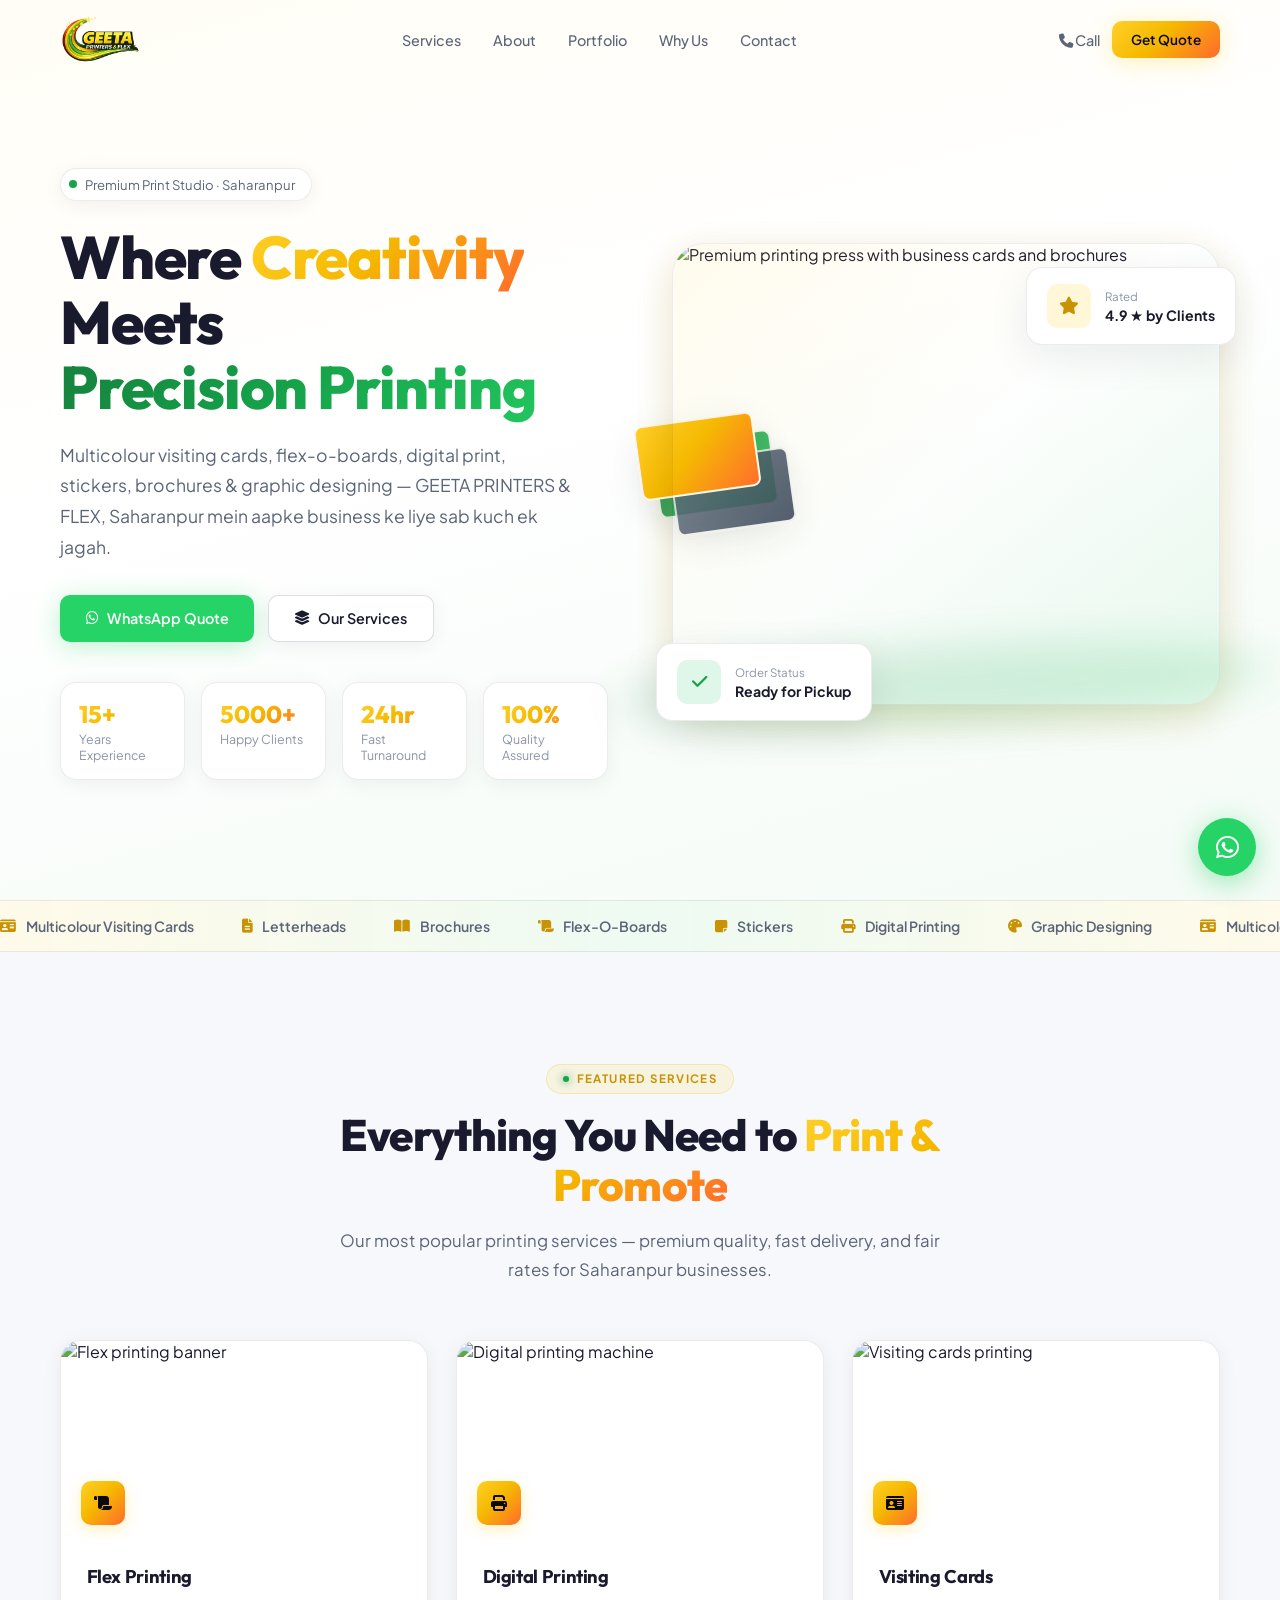
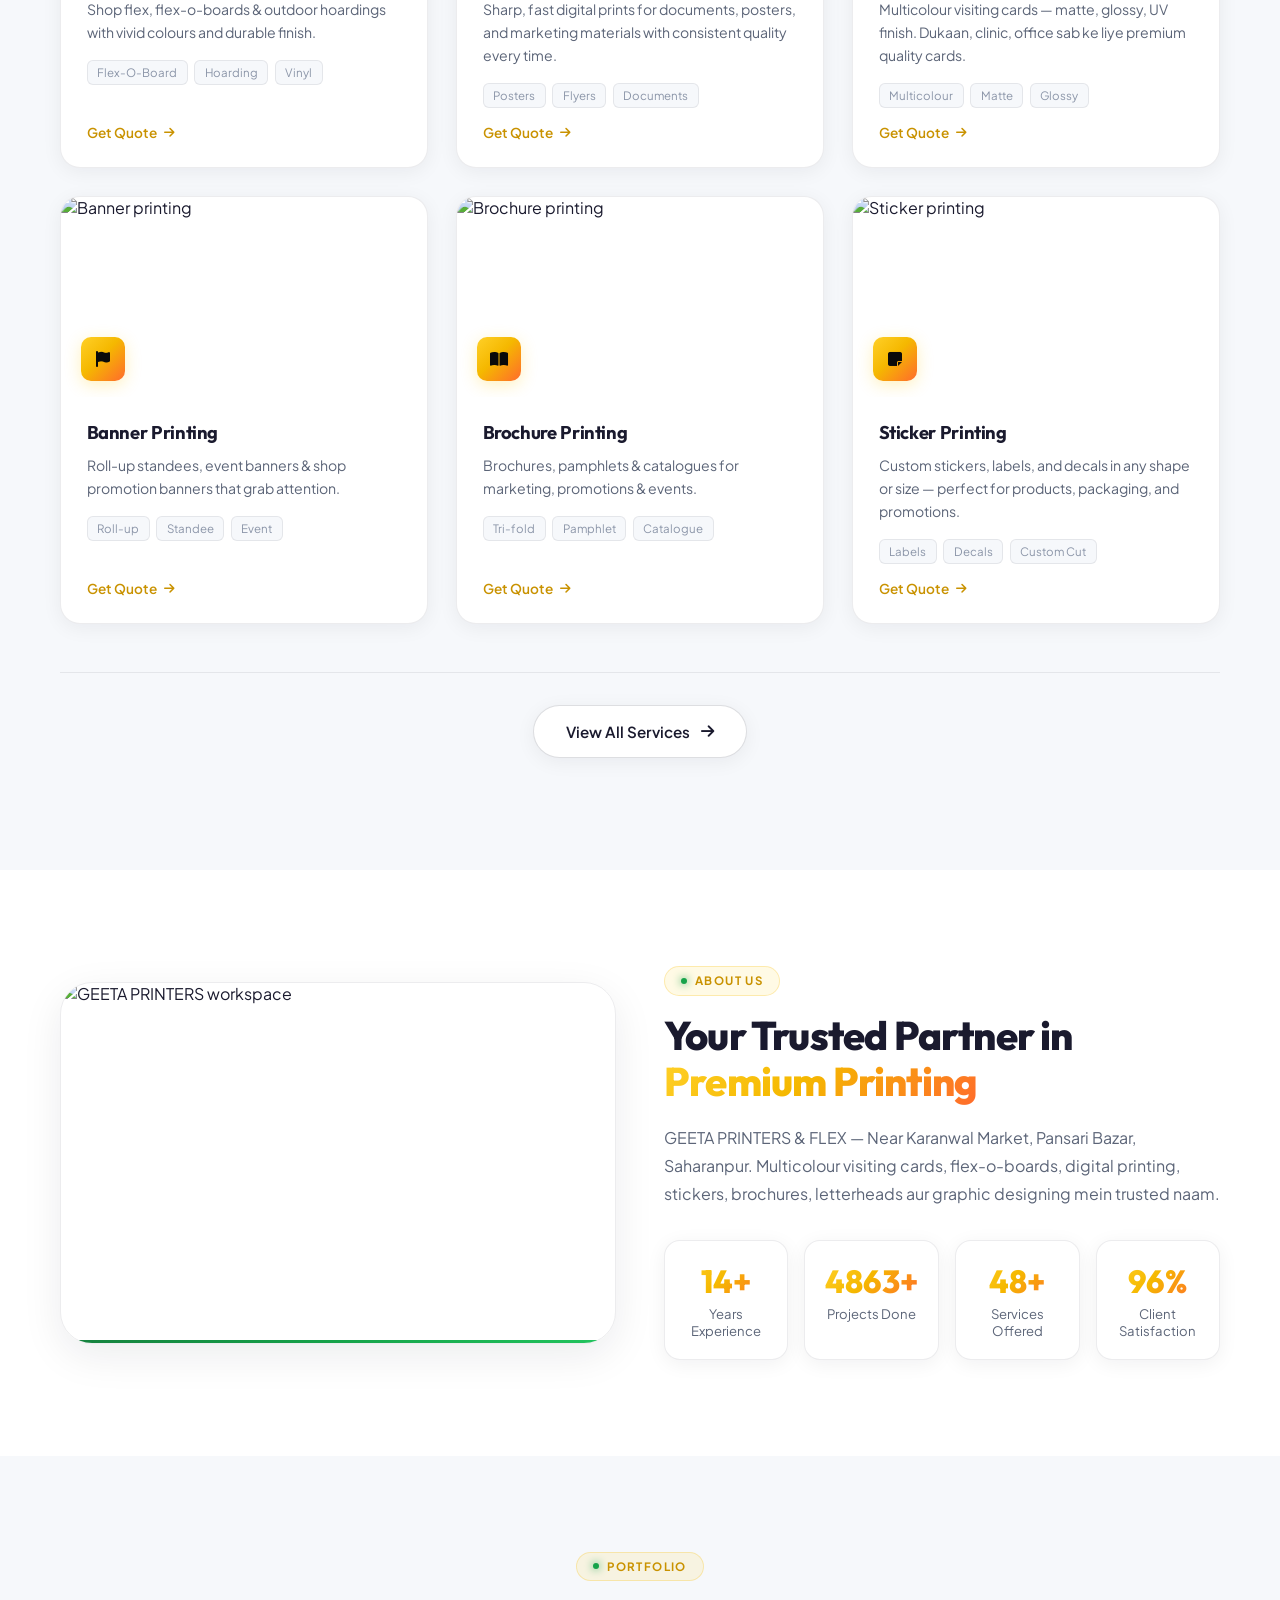
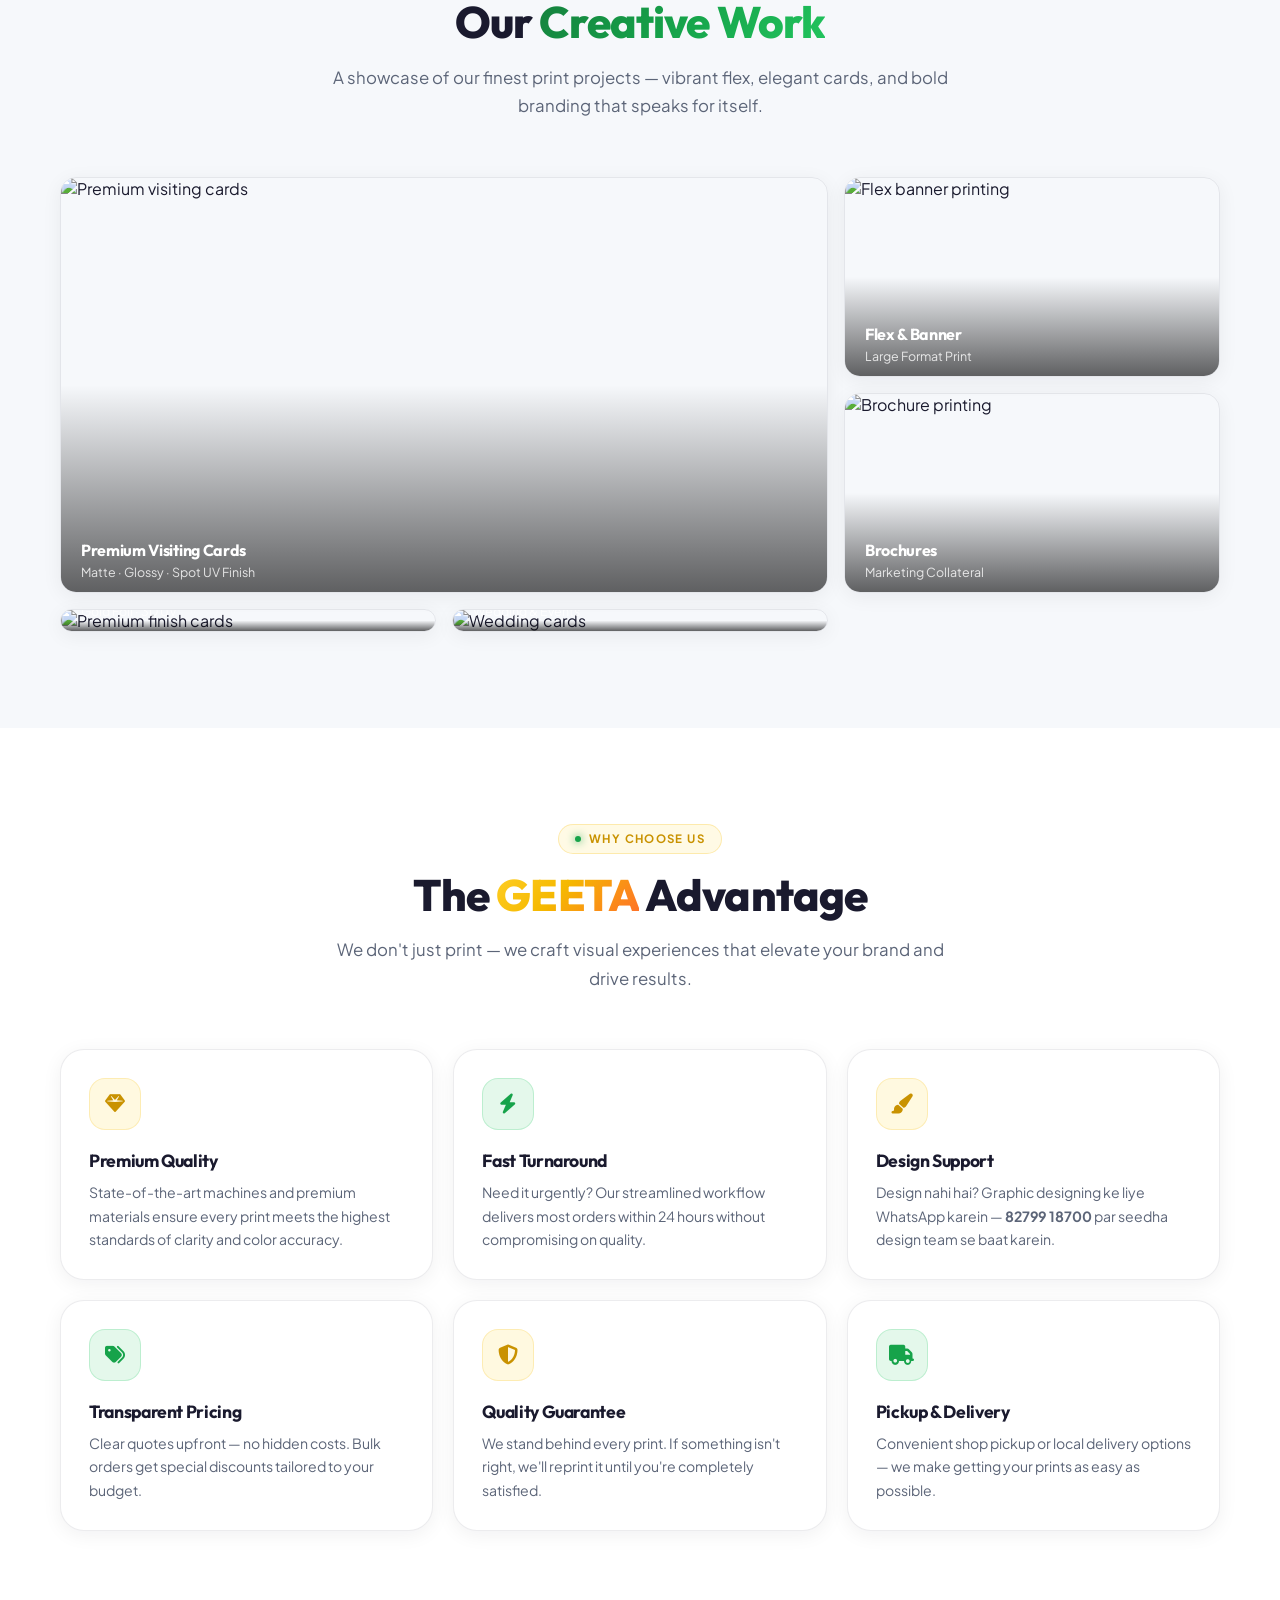
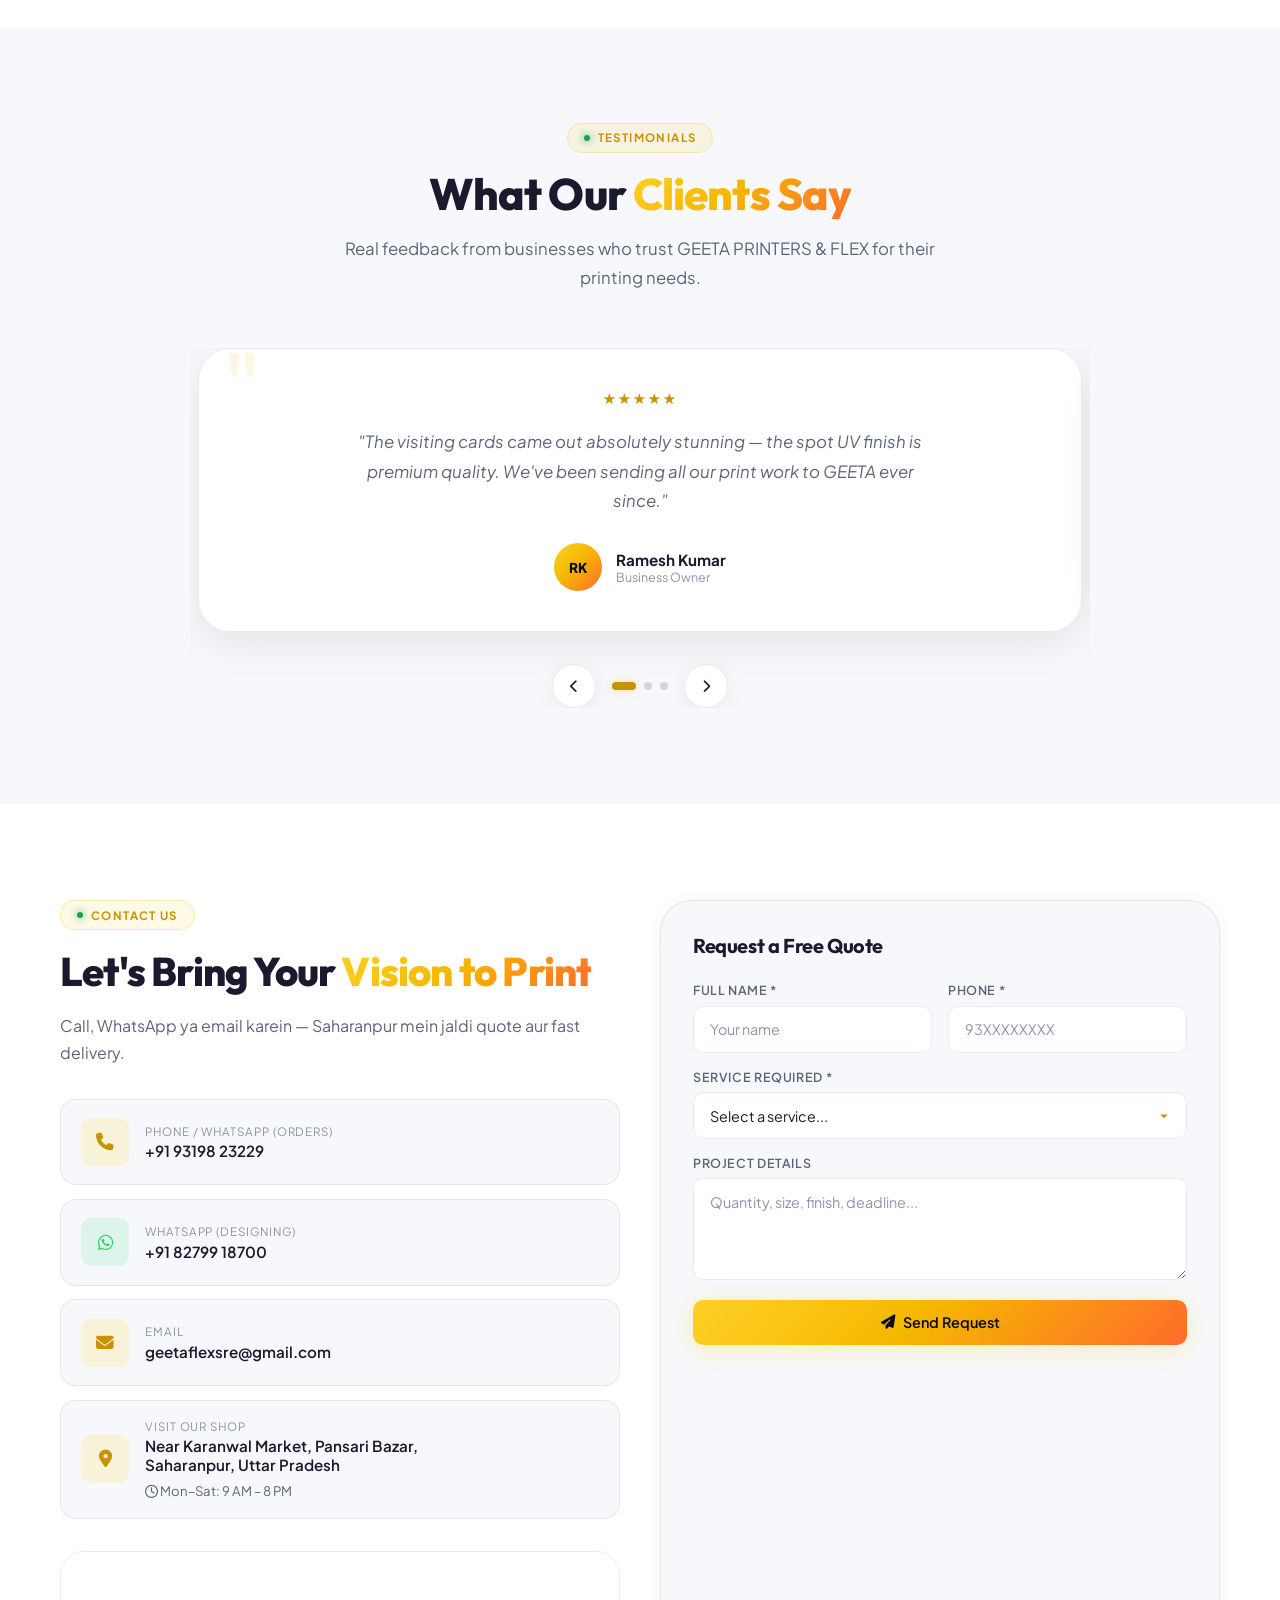
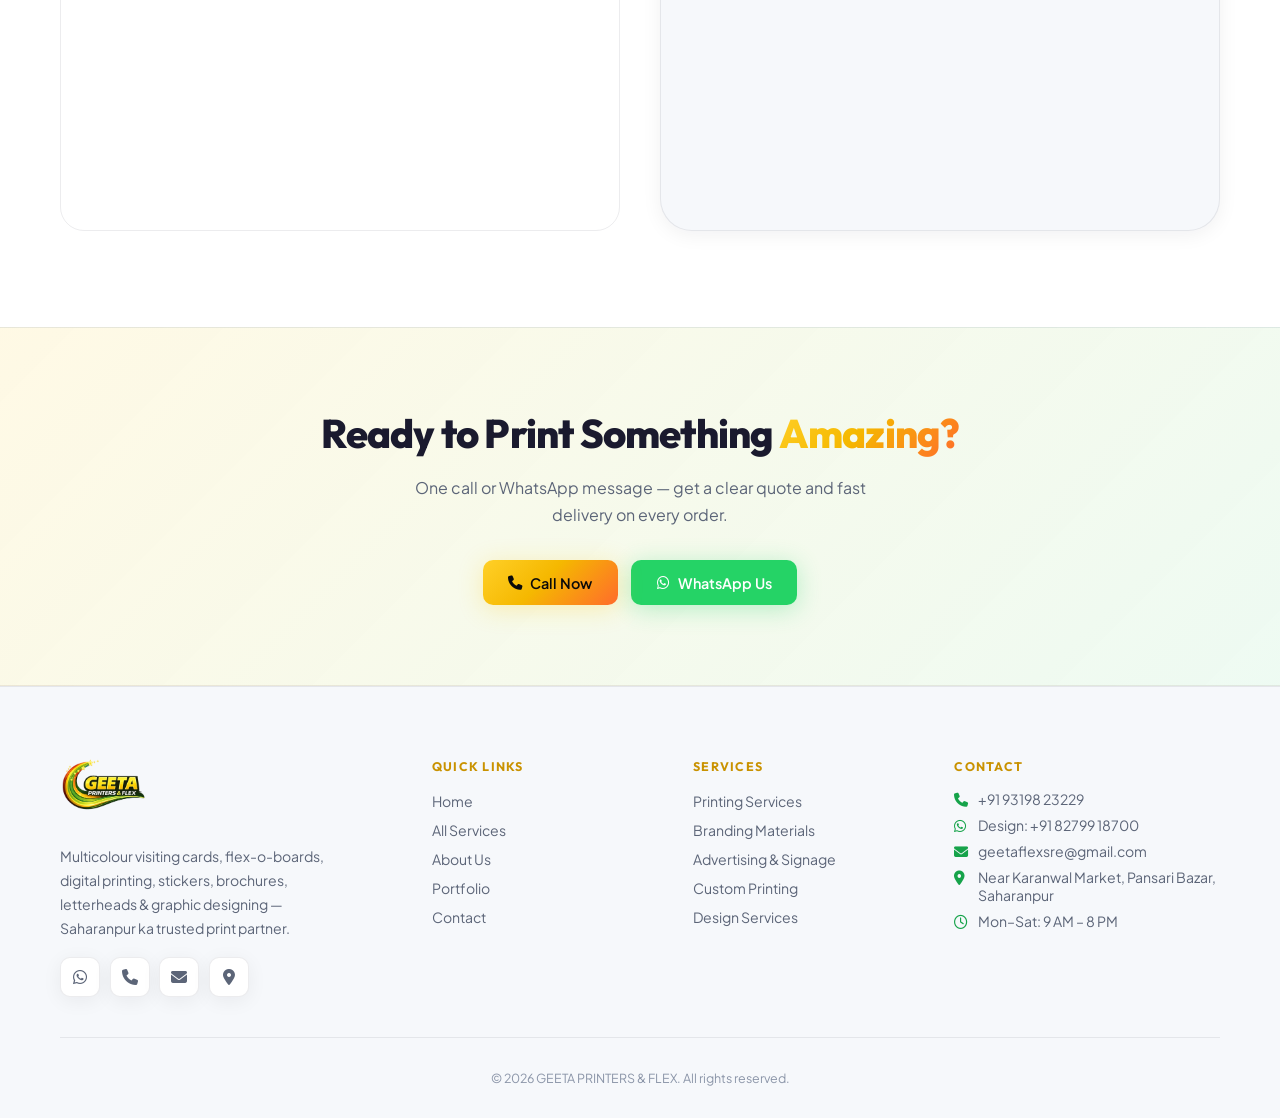
==== commit 301030ce: "updated website desifn" ====
--- a/index.html
+++ b/index.html
@@ -28,24 +28,24 @@
     <button class="mobile-menu__close" id="closeMenu" aria-label="Close menu">
       <i class="fas fa-times"></i>
     </button>
-    <a href="#services" onclick="closeMobileMenu()">Services</a>
-    <a href="#about" onclick="closeMobileMenu()">About</a>
-    <a href="#gallery" onclick="closeMobileMenu()">Portfolio</a>
-    <a href="#why" onclick="closeMobileMenu()">Why Us</a>
-    <a href="#contact" onclick="closeMobileMenu()">Contact</a>
+    <a href="services.html" onclick="closeMobileMenu()">All Services</a>
+    <a href="index.html#about" onclick="closeMobileMenu()">About</a>
+    <a href="index.html#gallery" onclick="closeMobileMenu()">Portfolio</a>
+    <a href="index.html#why" onclick="closeMobileMenu()">Why Us</a>
+    <a href="index.html#contact" onclick="closeMobileMenu()">Contact</a>
     <a href="tel:+919319823229" class="btn btn-primary"><i class="fas fa-phone"></i> Call Now</a>
   </div>
 
   <nav class="navbar" id="navbar">
     <div class="container navbar__inner">
-      <a href="#" class="navbar__logo">
+      <a href="index.html" class="navbar__logo">
         <span class="navbar__logo-mark">
           <img src="geeta-logo.png" alt="GEETA PRINTERS & FLEX">
         </span>
       </a>
 
       <ul class="navbar__links">
-        <li><a href="#services" class="nav-link">Services</a></li>
+        <li><a href="services.html" class="nav-link">Services</a></li>
         <li><a href="#about" class="nav-link">About</a></li>
         <li><a href="#gallery" class="nav-link">Portfolio</a></li>
         <li><a href="#why" class="nav-link">Why Us</a></li>
@@ -82,7 +82,7 @@
             <a href="https://wa.me/919319823229?text=Namaste!%20Mujhe%20printing%20ka%20rate%20chahiye." class="btn btn-whatsapp" target="_blank" rel="noopener">
               <i class="fab fa-whatsapp"></i> WhatsApp Quote
             </a>
-            <a href="#services" class="btn btn-outline">
+            <a href="services.html" class="btn btn-outline">
               <i class="fas fa-layer-group"></i> Our Services
             </a>
           </div>
@@ -158,28 +158,29 @@
     </div>
   </div>
 
-  <section class="services" id="services">
+  <section class="services services--featured" id="services">
     <div class="container">
       <div class="section-header reveal">
-        <span class="section-tag">Our Services</span>
+        <span class="section-tag">Featured Services</span>
         <h2 class="font-heading">Everything You Need to <span class="text-gradient">Print & Promote</span></h2>
-        <p>Professional printing services crafted with precision, vibrant colors, and premium finishes — built to elevate your brand.</p>
-      </div>
-
-      <div class="services__grid">
-        <article class="service-card reveal">
+        <p>Our most popular printing services — premium quality, fast delivery, and fair rates for Saharanpur businesses.</p>
+      </div>
+
+      <div class="services__grid services__grid--featured">
+        <article class="service-card service-card--premium reveal">
           <div class="service-card__image">
             <img src="https://images.jdmagicbox.com/quickquotes/images_main/flex-banner-2182196259-qdww4rnk.jpg" alt="Flex printing banner" loading="lazy">
             <div class="service-card__icon"><i class="fas fa-scroll"></i></div>
           </div>
           <div class="service-card__body">
-            <h3>Flex-O-Boards & Flex Printing</h3>
-            <p>Shop ke bahar flex-o-boards, hoardings aur signage — vivid colours, durable finish, Saharanpur local market ke liye perfect.</p>
-            <div class="service-card__tags"><span>Flex-O-Board</span><span>Flex Banner</span><span>Shop Signage</span></div>
+            <h3>Flex Printing</h3>
+            <p>Shop flex, flex-o-boards & outdoor hoardings with vivid colours and durable finish.</p>
+            <div class="service-card__tags"><span>Flex-O-Board</span><span>Hoarding</span><span>Vinyl</span></div>
+            <a href="https://wa.me/919319823229?text=Flex%20printing%20quote%20chahiye." class="service-card__cta" target="_blank" rel="noopener">Get Quote <i class="fas fa-arrow-right"></i></a>
           </div>
         </article>
 
-        <article class="service-card reveal reveal-delay-1">
+        <article class="service-card service-card--premium reveal reveal-delay-1">
           <div class="service-card__image">
             <img src="https://images.unsplash.com/photo-1612815154858-60aa0343926d?w=600&q=80" alt="Digital printing machine" loading="lazy">
             <div class="service-card__icon"><i class="fas fa-print"></i></div>
@@ -188,46 +189,50 @@
             <h3>Digital Printing</h3>
             <p>Sharp, fast digital prints for documents, posters, and marketing materials with consistent quality every time.</p>
             <div class="service-card__tags"><span>Posters</span><span>Flyers</span><span>Documents</span></div>
+            <a href="https://wa.me/919319823229?text=Digital%20printing%20quote%20chahiye." class="service-card__cta" target="_blank" rel="noopener">Get Quote <i class="fas fa-arrow-right"></i></a>
           </div>
         </article>
 
-        <article class="service-card reveal reveal-delay-2">
+        <article class="service-card service-card--premium reveal reveal-delay-2">
           <div class="service-card__image">
             <img src="https://images.unsplash.com/photo-1626785774573-4b799315345d?w=600&q=80" alt="Visiting cards printing" loading="lazy">
             <div class="service-card__icon"><i class="fas fa-id-card"></i></div>
           </div>
           <div class="service-card__body">
-            <h3>Multicolour Visiting Cards</h3>
+            <h3>Visiting Cards</h3>
             <p>Multicolour visiting cards — matte, glossy, UV finish. Dukaan, clinic, office sab ke liye premium quality cards.</p>
             <div class="service-card__tags"><span>Multicolour</span><span>Matte</span><span>Glossy</span></div>
+            <a href="https://wa.me/919319823229?text=Visiting%20card%20quote%20chahiye." class="service-card__cta" target="_blank" rel="noopener">Get Quote <i class="fas fa-arrow-right"></i></a>
           </div>
         </article>
 
-        <article class="service-card reveal">
+        <article class="service-card service-card--premium reveal">
           <div class="service-card__image">
             <img src="https://images.unsplash.com/photo-1558618666-fcd25c85cd64?w=600&q=80" alt="Banner printing" loading="lazy">
-            <div class="service-card__icon"><i class="fas fa-file-alt"></i></div>
+            <div class="service-card__icon"><i class="fas fa-flag"></i></div>
           </div>
           <div class="service-card__body">
-            <h3>Letterheads & Office Print</h3>
-            <p>Professional letterheads, bill formats aur office stationery — aapke business ke liye clean, branded print.</p>
-            <div class="service-card__tags"><span>Letterhead</span><span>Bill Format</span><span>Envelope</span></div>
+            <h3>Banner Printing</h3>
+            <p>Roll-up standees, event banners & shop promotion banners that grab attention.</p>
+            <div class="service-card__tags"><span>Roll-up</span><span>Standee</span><span>Event</span></div>
+            <a href="https://wa.me/919319823229?text=Banner%20printing%20quote%20chahiye." class="service-card__cta" target="_blank" rel="noopener">Get Quote <i class="fas fa-arrow-right"></i></a>
           </div>
         </article>
 
-        <article class="service-card reveal reveal-delay-1">
+        <article class="service-card service-card--premium reveal reveal-delay-1">
           <div class="service-card__image">
             <img src="https://i0.wp.com/www.printivity.com/insights/wp-content/uploads/2019/07/Cooper_College_Education-Trifold_Brochure.jpg?w=800&ssl=1" alt="Brochure printing" loading="lazy">
             <div class="service-card__icon"><i class="fas fa-book-open"></i></div>
           </div>
           <div class="service-card__body">
-            <h3>Brochures & Pamphlets</h3>
-            <p>Broucher, pamphlet aur catalogue printing — dukaan promotion, school admission, clinic marketing ke liye.</p>
-            <div class="service-card__tags"><span>Tri-fold</span><span>Catalogue</span><span>Leaflet</span></div>
+            <h3>Brochure Printing</h3>
+            <p>Brochures, pamphlets & catalogues for marketing, promotions & events.</p>
+            <div class="service-card__tags"><span>Tri-fold</span><span>Pamphlet</span><span>Catalogue</span></div>
+            <a href="https://wa.me/919319823229?text=Brochure%20printing%20quote%20chahiye." class="service-card__cta" target="_blank" rel="noopener">Get Quote <i class="fas fa-arrow-right"></i></a>
           </div>
         </article>
 
-        <article class="service-card reveal reveal-delay-2">
+        <article class="service-card service-card--premium reveal reveal-delay-2">
           <div class="service-card__image">
             <img src="https://images.unsplash.com/photo-1582719478250-c89cae4dc85b?w=600&q=80" alt="Sticker printing" loading="lazy">
             <div class="service-card__icon"><i class="fas fa-sticky-note"></i></div>
@@ -236,20 +241,13 @@
             <h3>Sticker Printing</h3>
             <p>Custom stickers, labels, and decals in any shape or size — perfect for products, packaging, and promotions.</p>
             <div class="service-card__tags"><span>Labels</span><span>Decals</span><span>Custom Cut</span></div>
+            <a href="https://wa.me/919319823229?text=Sticker%20printing%20quote%20chahiye." class="service-card__cta" target="_blank" rel="noopener">Get Quote <i class="fas fa-arrow-right"></i></a>
           </div>
         </article>
-
-        <article class="service-card service-card--wide reveal">
-          <div class="service-card__image service-card__image--wide">
-            <img src="https://images.unsplash.com/photo-1561070791-2526d30994b5?w=900&q=80" alt="Branding solutions" loading="lazy">
-            <div class="service-card__icon"><i class="fas fa-palette"></i></div>
-          </div>
-          <div class="service-card__body">
-            <h3>Graphic Designing</h3>
-            <p>Logo, flex design, visiting card layout aur marketing creatives — designing ke liye seedha WhatsApp karein.</p>
-            <div class="service-card__tags"><span>Logo Design</span><span>Flex Design</span><span>Card Design</span><span>WhatsApp: 8279918700</span></div>
-          </div>
-        </article>
+      </div>
+
+      <div class="services__footer reveal">
+        <a href="services.html" class="btn btn-outline btn-view-all">View All Services <i class="fas fa-arrow-right"></i></a>
       </div>
     </div>
   </section>
@@ -258,7 +256,7 @@
     <div class="container">
       <div class="about__grid">
         <div class="about__image-wrap reveal">
-          <img src="https://images.unsplash.com/photo-1497366216548-37526070297c?w=800&q=80" alt="GEETA PRINTERS workspace" loading="lazy">
+          <img src="./images/flex-printing.png" alt="GEETA PRINTERS workspace" loading="lazy">
           <div class="about__image-accent"></div>
         </div>
         <div class="about__content reveal reveal-delay-1">
@@ -576,15 +574,31 @@
         <div class="footer__brand">
           <img src="geeta-logo.png" alt="GEETA PRINTERS & FLEX">
           <p>Multicolour visiting cards, flex-o-boards, digital printing, stickers, brochures, letterheads & graphic designing — Saharanpur ka trusted print partner.</p>
+          <div class="footer__social">
+            <a href="https://wa.me/919319823229?text=Namaste!%20Mujhe%20printing%20ka%20rate%20chahiye." target="_blank" rel="noopener" aria-label="WhatsApp"><i class="fab fa-whatsapp"></i></a>
+            <a href="tel:+919319823229" aria-label="Call us"><i class="fas fa-phone"></i></a>
+            <a href="mailto:geetaflexsre@gmail.com" aria-label="Email us"><i class="fas fa-envelope"></i></a>
+            <a href="https://maps.google.com/?q=Near+Karanwal+Market,+Pansari+Bazar,+Saharanpur" target="_blank" rel="noopener" aria-label="Find us on Google Maps"><i class="fas fa-map-marker-alt"></i></a>
+          </div>
+        </div>
+        <div>
+          <h5 class="footer__heading">Quick Links</h5>
+          <ul class="footer__links">
+            <li><a href="index.html">Home</a></li>
+            <li><a href="services.html">All Services</a></li>
+            <li><a href="index.html#about">About Us</a></li>
+            <li><a href="index.html#gallery">Portfolio</a></li>
+            <li><a href="index.html#contact">Contact</a></li>
+          </ul>
         </div>
         <div>
           <h5 class="footer__heading">Services</h5>
           <ul class="footer__links">
-            <li><a href="#services">Flex-O-Boards</a></li>
-            <li><a href="#services">Digital Printing</a></li>
-            <li><a href="#services">Multicolour Visiting Cards</a></li>
-            <li><a href="#services">Letterheads & Brochures</a></li>
-            <li><a href="#services">Graphic Designing</a></li>
+            <li><a href="services.html#printing">Printing Services</a></li>
+            <li><a href="services.html#branding">Branding Materials</a></li>
+            <li><a href="services.html#signage">Advertising & Signage</a></li>
+            <li><a href="services.html#custom">Custom Printing</a></li>
+            <li><a href="services.html#design">Design Services</a></li>
           </ul>
         </div>
         <div class="footer__contact">
--- a/css/style.css
+++ b/css/style.css
@@ -169,14 +169,10 @@
 .navbar__logo-mark {
   display: flex;
   align-items: center;
-  padding: 0.35rem 0.85rem;
-  background: #0a0a0a;
-  border-radius: 12px;
-  box-shadow: var(--shadow-soft);
 }
 
 .navbar__logo img {
-  height: 44px;
+  height: 48px;
   width: auto;
   object-fit: contain;
 }
@@ -860,7 +856,373 @@
 }
 
 .footer__contact a:hover {
-  color: var(--text-white);
+  color: var(--text-primary);
+}
+
+/* ── Featured Service Cards ── */
+.services--featured { padding: 7rem 0; }
+
+.services__grid--featured {
+  gap: 1.75rem;
+}
+
+.service-card--premium {
+  border-radius: 20px;
+  display: flex;
+  flex-direction: column;
+}
+
+.service-card--premium .service-card__image {
+  height: 200px;
+}
+
+.service-card--premium .service-card__body {
+  padding: 1.5rem 1.6rem 1.6rem;
+  flex: 1;
+  display: flex;
+  flex-direction: column;
+}
+
+.service-card__cta {
+  display: inline-flex;
+  align-items: center;
+  gap: 0.45rem;
+  margin-top: auto;
+  padding-top: 1rem;
+  font-size: 0.85rem;
+  font-weight: 600;
+  color: var(--yellow-deep);
+  text-decoration: none;
+  transition: gap 0.25s, color 0.25s;
+}
+
+.service-card__cta i {
+  font-size: 0.75rem;
+  transition: transform 0.25s;
+}
+
+.service-card--premium:hover .service-card__cta {
+  color: var(--green-deep);
+}
+
+.service-card--premium:hover .service-card__cta i {
+  transform: translateX(4px);
+}
+
+.services__footer {
+  text-align: center;
+  margin-top: 3rem;
+  padding-top: 2rem;
+  border-top: 1px solid var(--border);
+}
+
+.btn-view-all {
+  padding: 1rem 2rem;
+  font-size: 0.95rem;
+  border-radius: 100px;
+  gap: 0.65rem;
+}
+
+.btn-view-all i {
+  transition: transform 0.25s;
+}
+
+.btn-view-all:hover i {
+  transform: translateX(4px);
+}
+
+.nav-link.active {
+  color: var(--text-primary);
+  font-weight: 600;
+}
+
+.nav-link.active::after { width: 100%; }
+
+/* ── Services Page ── */
+.page-hero {
+  padding: calc(var(--nav-height) + 3rem) 0 4rem;
+  background: var(--gradient-hero);
+  position: relative;
+  overflow: hidden;
+}
+
+.page-hero::before {
+  content: '';
+  position: absolute;
+  inset: 0;
+  background-image: radial-gradient(circle at 20% 50%, rgba(255, 208, 40, 0.08) 0%, transparent 50%),
+    radial-gradient(circle at 80% 20%, rgba(34, 197, 94, 0.06) 0%, transparent 45%);
+  pointer-events: none;
+}
+
+.page-hero__inner {
+  position: relative;
+  z-index: 1;
+  max-width: 720px;
+}
+
+.breadcrumb {
+  display: flex;
+  align-items: center;
+  gap: 0.5rem;
+  font-size: 0.82rem;
+  color: var(--text-soft);
+  margin-bottom: 1.25rem;
+  flex-wrap: wrap;
+}
+
+.breadcrumb a {
+  color: var(--text-muted);
+  text-decoration: none;
+  transition: color 0.2s;
+}
+
+.breadcrumb a:hover { color: var(--yellow-deep); }
+
+.breadcrumb span { color: var(--text-soft); }
+
+.page-hero__title {
+  font-size: clamp(2rem, 5vw, 3rem);
+  font-weight: 800;
+  line-height: 1.12;
+  margin: 0 0 1rem;
+}
+
+.page-hero__desc {
+  font-size: 1.05rem;
+  color: var(--text-muted);
+  line-height: 1.75;
+  margin: 0;
+}
+
+.services-page {
+  padding: 4rem 0 6rem;
+}
+
+.service-category {
+  margin-bottom: 4rem;
+  scroll-margin-top: calc(var(--nav-height) + 1rem);
+}
+
+.service-category__header {
+  display: flex;
+  align-items: flex-start;
+  gap: 1.25rem;
+  margin-bottom: 1.75rem;
+}
+
+.service-category__icon {
+  width: 56px;
+  height: 56px;
+  border-radius: 16px;
+  background: linear-gradient(135deg, rgba(255, 208, 40, 0.15), rgba(34, 197, 94, 0.1));
+  border: 1px solid var(--border);
+  display: flex;
+  align-items: center;
+  justify-content: center;
+  font-size: 1.35rem;
+  color: var(--yellow-deep);
+  flex-shrink: 0;
+  box-shadow: var(--shadow-soft);
+}
+
+.service-category__icon--green { color: var(--green); }
+
+.service-category h2 {
+  font-size: 1.5rem;
+  font-weight: 800;
+  margin: 0 0 0.35rem;
+}
+
+.service-category__desc {
+  font-size: 0.92rem;
+  color: var(--text-muted);
+  margin: 0;
+  line-height: 1.6;
+}
+
+.service-list-grid {
+  display: grid;
+  grid-template-columns: 1fr;
+  gap: 1rem;
+}
+
+.service-item-card {
+  background: var(--bg-page);
+  border: 1px solid var(--border);
+  border-radius: 16px;
+  padding: 1.25rem 1.35rem;
+  transition: var(--transition);
+  box-shadow: var(--shadow-soft);
+}
+
+.service-item-card:hover {
+  border-color: var(--border-glow);
+  transform: translateY(-3px);
+  box-shadow: var(--shadow-medium);
+}
+
+.service-item-card h3 {
+  font-size: 1rem;
+  font-weight: 700;
+  margin: 0 0 0.35rem;
+  display: flex;
+  align-items: center;
+  gap: 0.5rem;
+}
+
+.service-item-card h3 i {
+  font-size: 0.85rem;
+  color: var(--green);
+}
+
+.service-item-card p {
+  font-size: 0.85rem;
+  color: var(--text-muted);
+  margin: 0;
+  line-height: 1.6;
+}
+
+.inline-cta {
+  padding: 4rem 0;
+  background: linear-gradient(135deg, rgba(255, 208, 40, 0.1) 0%, rgba(34, 197, 94, 0.06) 100%);
+  border-top: 1px solid var(--border);
+  border-bottom: 1px solid var(--border);
+  text-align: center;
+}
+
+.inline-cta h2 {
+  font-size: clamp(1.5rem, 3vw, 2rem);
+  font-weight: 800;
+  margin: 0 0 0.75rem;
+}
+
+.inline-cta p {
+  color: var(--text-muted);
+  margin: 0 auto 1.5rem;
+  max-width: 520px;
+  line-height: 1.7;
+}
+
+.inline-cta__actions {
+  display: flex;
+  flex-wrap: wrap;
+  gap: 0.75rem;
+  justify-content: center;
+}
+
+.faq-section {
+  padding: 5rem 0;
+  background: var(--bg-page);
+}
+
+.faq-list {
+  max-width: 760px;
+  margin: 2rem auto 0;
+}
+
+.faq-item {
+  border: 1px solid var(--border);
+  border-radius: 14px;
+  margin-bottom: 0.75rem;
+  overflow: hidden;
+  background: var(--bg-page);
+  box-shadow: var(--shadow-soft);
+}
+
+.faq-item__question {
+  width: 100%;
+  display: flex;
+  align-items: center;
+  justify-content: space-between;
+  gap: 1rem;
+  padding: 1.15rem 1.35rem;
+  background: transparent;
+  border: none;
+  font-family: 'Outfit', sans-serif;
+  font-size: 0.95rem;
+  font-weight: 600;
+  color: var(--text-primary);
+  text-align: left;
+  cursor: pointer;
+  transition: background 0.2s;
+}
+
+.faq-item__question:hover {
+  background: var(--bg-soft);
+}
+
+.faq-item__question i {
+  color: var(--yellow-deep);
+  transition: transform 0.3s;
+  flex-shrink: 0;
+}
+
+.faq-item.open .faq-item__question i {
+  transform: rotate(180deg);
+}
+
+.faq-item__answer {
+  max-height: 0;
+  overflow: hidden;
+  transition: max-height 0.35s ease;
+}
+
+.faq-item.open .faq-item__answer {
+  max-height: 200px;
+}
+
+.faq-item__answer p {
+  padding: 0 1.35rem 1.15rem;
+  margin: 0;
+  font-size: 0.88rem;
+  color: var(--text-muted);
+  line-height: 1.7;
+}
+
+.why-compact {
+  padding: 5rem 0;
+  background: var(--bg-soft);
+}
+
+.why-compact__grid {
+  display: grid;
+  grid-template-columns: 1fr;
+  gap: 1.25rem;
+}
+
+.why-compact__item {
+  background: var(--bg-page);
+  border: 1px solid var(--border);
+  border-radius: 16px;
+  padding: 1.5rem;
+  text-align: center;
+  box-shadow: var(--shadow-soft);
+  transition: var(--transition);
+}
+
+.why-compact__item:hover {
+  transform: translateY(-4px);
+  box-shadow: var(--shadow-medium);
+}
+
+.why-compact__item i {
+  font-size: 1.5rem;
+  color: var(--yellow-deep);
+  margin-bottom: 0.75rem;
+}
+
+.why-compact__item h3 {
+  font-size: 1rem;
+  font-weight: 700;
+  margin: 0 0 0.4rem;
+}
+
+.why-compact__item p {
+  font-size: 0.85rem;
+  color: var(--text-muted);
+  margin: 0;
+  line-height: 1.6;
 }
 
 /* ── About ── */
@@ -1500,12 +1862,12 @@
   justify-content: center;
 }
 
-/* ── Footer ── */
+/* ── Footer — Premium Light ── */
 .footer {
-  padding: 4rem 0 2rem;
-  background: #1e293b;
-  border-top: 1px solid rgba(255, 255, 255, 0.06);
-  color: rgba(255, 255, 255, 0.75);
+  padding: 4.5rem 0 2rem;
+  background: var(--bg-soft);
+  border-top: 1px solid var(--border);
+  color: var(--text-muted);
 }
 
 .footer__grid {
@@ -1516,20 +1878,18 @@
 }
 
 .footer__brand img {
-  height: 48px;
+  height: 52px;
   margin-bottom: 1rem;
-  padding: 0.35rem 0.75rem;
-  background: #0a0a0a;
-  border-radius: 10px;
   width: auto;
   display: inline-block;
+  object-fit: contain;
 }
 
 .footer__brand p {
   font-size: 0.88rem;
-  color: rgba(255, 255, 255, 0.65);
+  color: var(--text-muted);
   line-height: 1.7;
-  max-width: 280px;
+  max-width: 300px;
 }
 
 .footer__heading {
@@ -1537,7 +1897,7 @@
   font-weight: 700;
   text-transform: uppercase;
   letter-spacing: 0.1em;
-  color: var(--yellow-bright);
+  color: var(--yellow-deep);
   margin: 0 0 1rem;
 }
 
@@ -1551,30 +1911,65 @@
 
 .footer__links a {
   font-size: 0.88rem;
-  color: rgba(255, 255, 255, 0.65);
+  color: var(--text-muted);
   text-decoration: none;
   transition: color 0.2s;
 }
 
-.footer__links a:hover { color: var(--text-white); }
+.footer__links a:hover { color: var(--text-primary); }
 
 .footer__contact p {
   font-size: 0.88rem;
-  color: rgba(255, 255, 255, 0.65);
+  color: var(--text-muted);
   margin: 0 0 0.5rem;
   display: flex;
-  align-items: center;
+  align-items: flex-start;
   gap: 0.5rem;
 }
 
-.footer__contact i { color: var(--green-bright); width: 16px; }
+.footer__contact i { color: var(--green); width: 16px; margin-top: 3px; flex-shrink: 0; }
+
+.footer__contact a {
+  color: inherit;
+  text-decoration: none;
+  transition: color 0.2s;
+}
+
+.footer__contact a:hover { color: var(--text-primary); }
+
+.footer__social {
+  display: flex;
+  gap: 0.6rem;
+  margin-top: 1rem;
+}
+
+.footer__social a {
+  width: 40px;
+  height: 40px;
+  border-radius: 10px;
+  background: var(--bg-page);
+  border: 1px solid var(--border);
+  display: flex;
+  align-items: center;
+  justify-content: center;
+  color: var(--text-muted);
+  text-decoration: none;
+  transition: var(--transition);
+  box-shadow: var(--shadow-soft);
+}
+
+.footer__social a:hover {
+  color: var(--yellow-deep);
+  border-color: var(--border-glow);
+  transform: translateY(-2px);
+}
 
 .footer__bottom {
   padding-top: 2rem;
-  border-top: 1px solid rgba(255, 255, 255, 0.08);
+  border-top: 1px solid var(--border);
   text-align: center;
   font-size: 0.78rem;
-  color: rgba(255, 255, 255, 0.45);
+  color: var(--text-soft);
 }
 
 /* ── WhatsApp Float ── */
@@ -1644,7 +2039,9 @@
   .about__grid { grid-template-columns: 1fr 1fr; }
   .why__grid { grid-template-columns: repeat(2, 1fr); }
   .contact__grid { grid-template-columns: 1fr 1fr; }
-  .footer__grid { grid-template-columns: 2fr 1fr 1fr; }
+  .footer__grid { grid-template-columns: 1.5fr 1fr 1fr 1.2fr; }
+  .service-list-grid { grid-template-columns: repeat(2, 1fr); }
+  .why-compact__grid { grid-template-columns: repeat(4, 1fr); }
 
   .gallery__grid {
     grid-template-columns: repeat(3, 1fr);
@@ -1664,7 +2061,9 @@
 
 @media (min-width: 1024px) {
   .services__grid { grid-template-columns: repeat(3, 1fr); }
+  .services__grid--featured { grid-template-columns: repeat(3, 1fr); }
   .why__grid { grid-template-columns: repeat(3, 1fr); }
+  .service-list-grid--3 { grid-template-columns: repeat(3, 1fr); }
 }
 
 @media (max-width: 767px) {
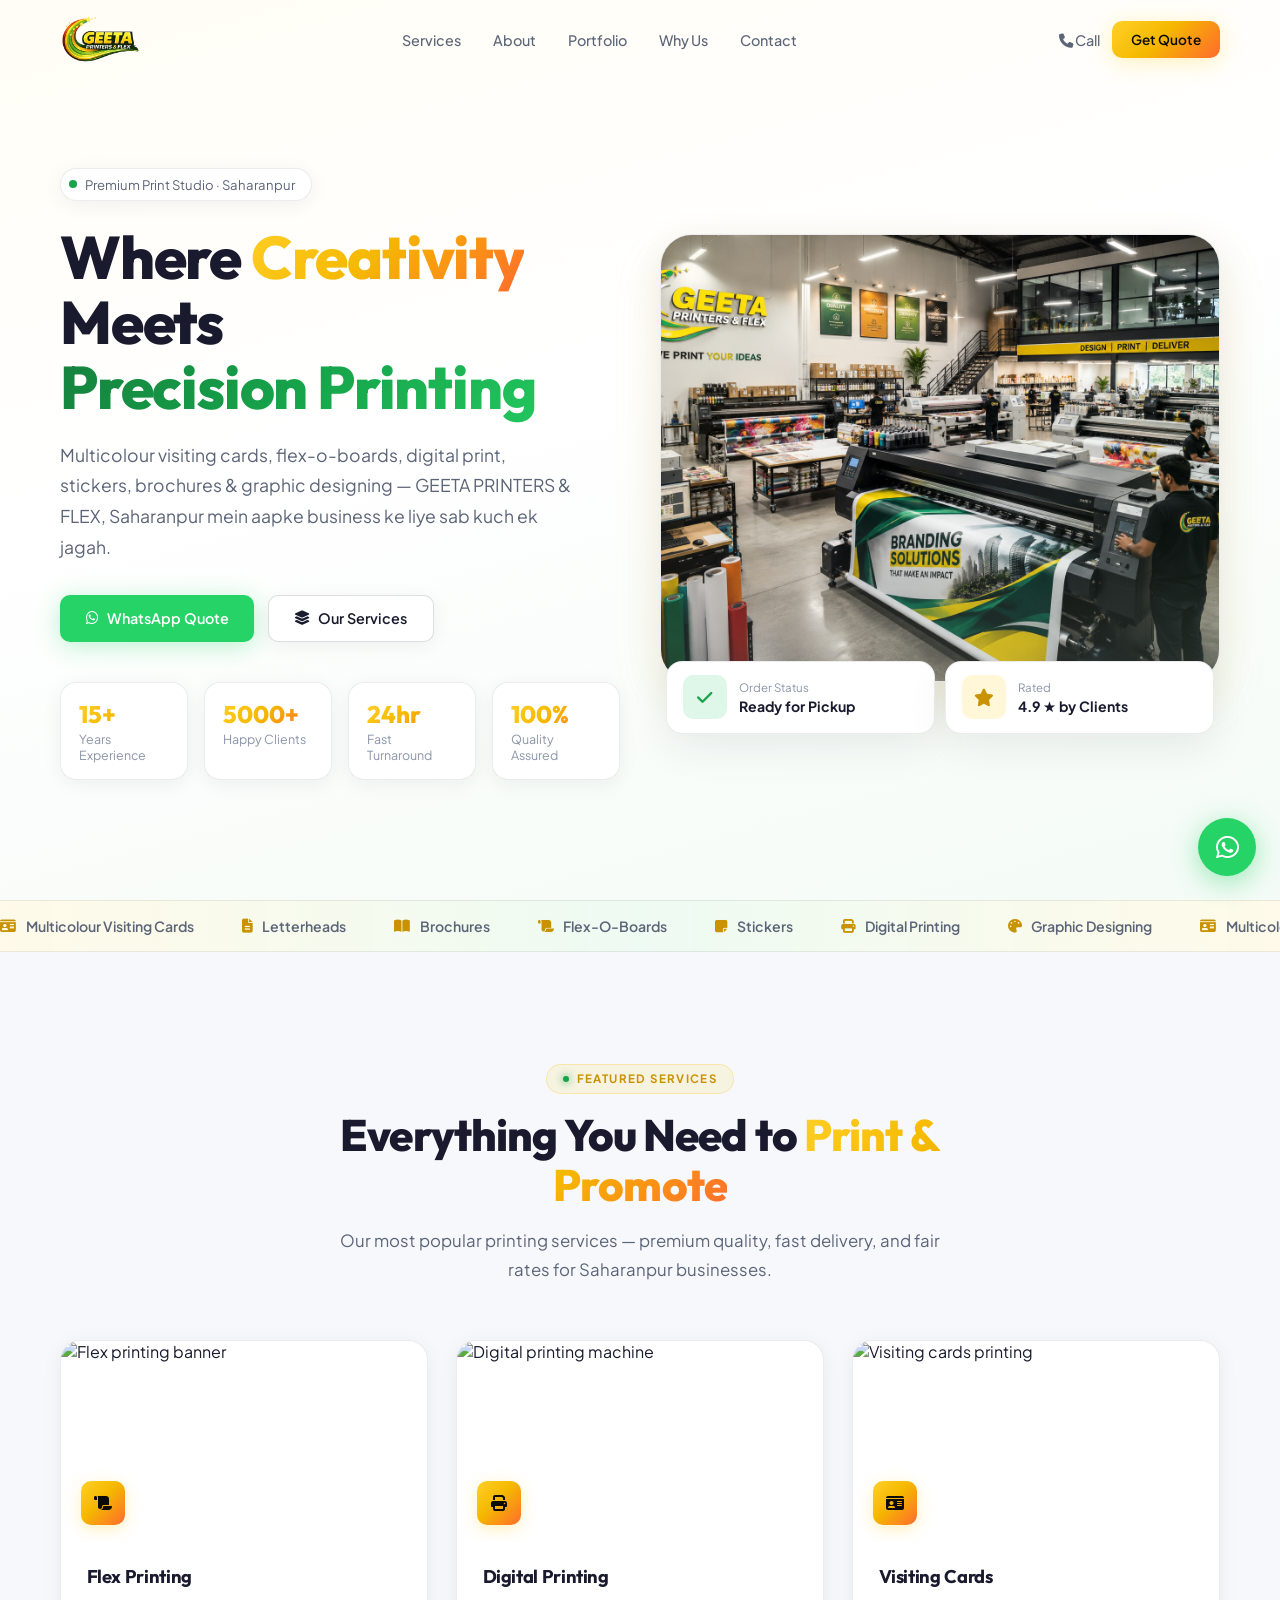
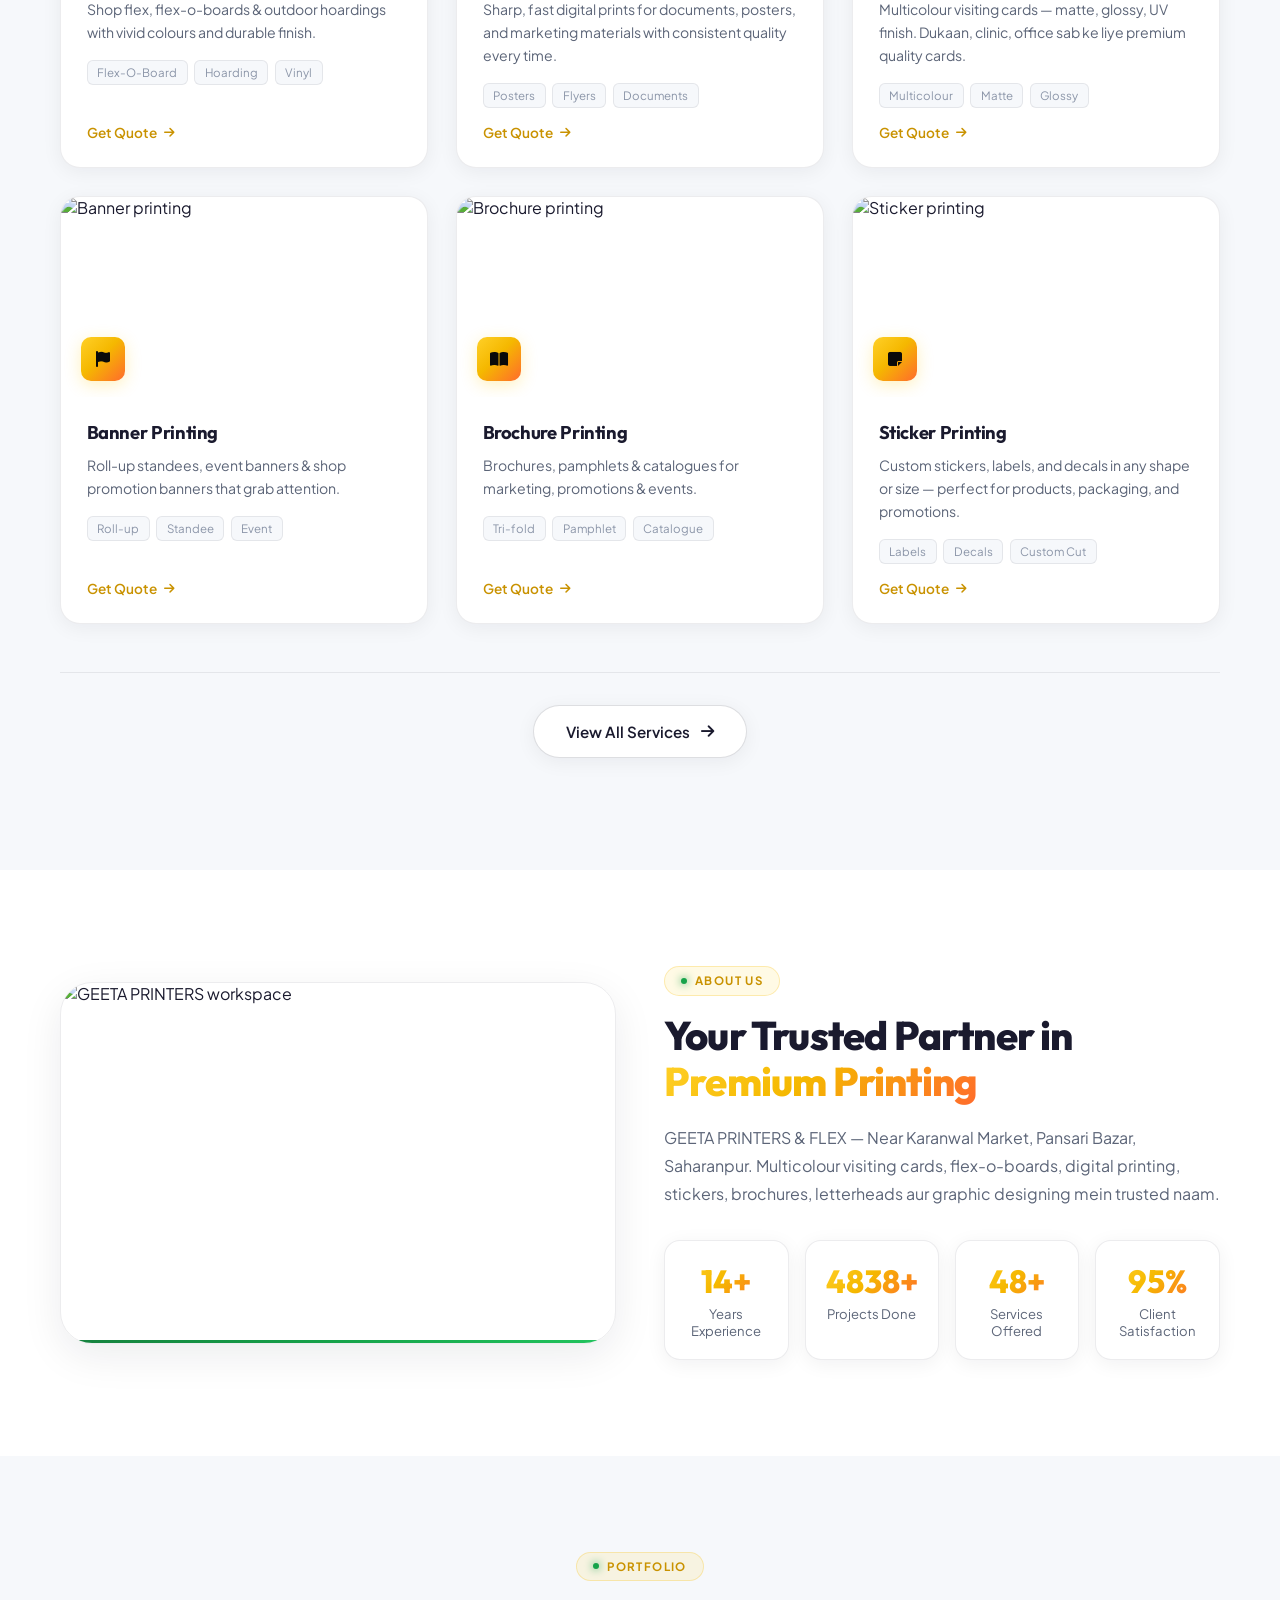
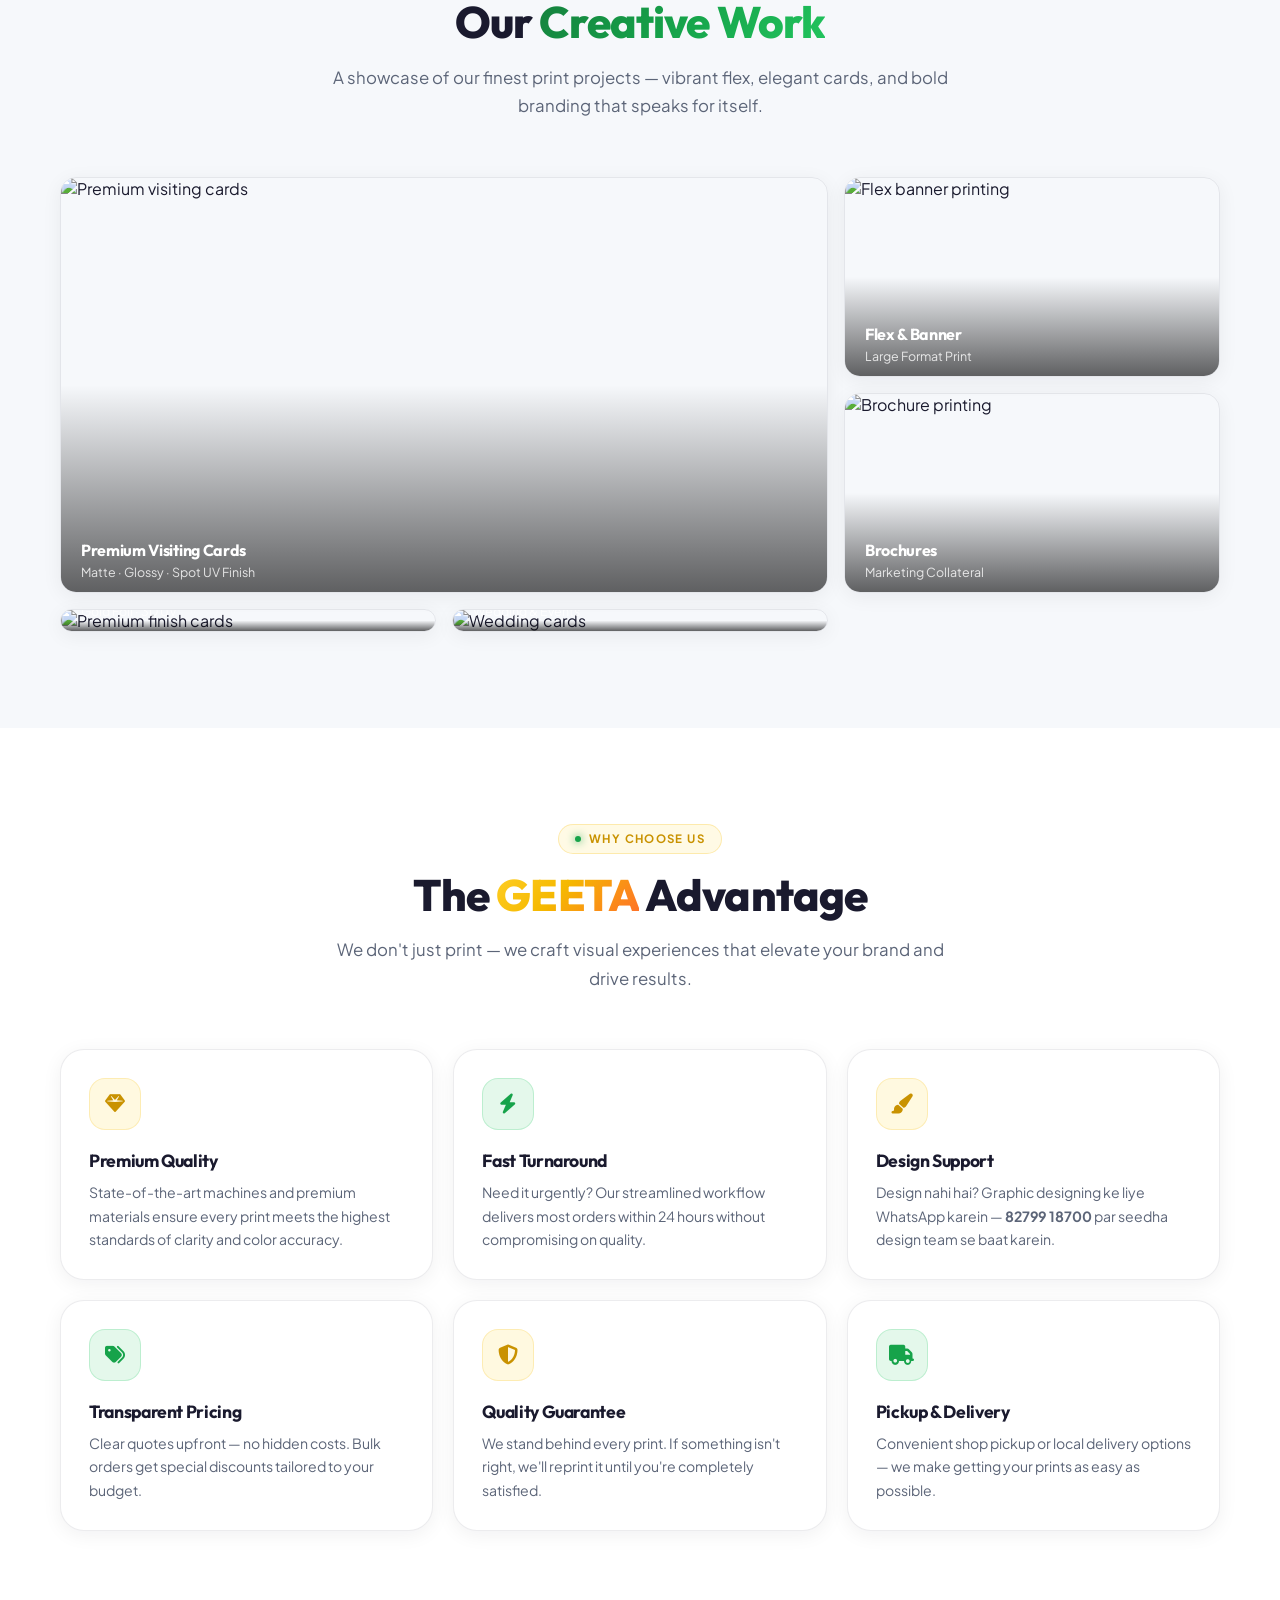
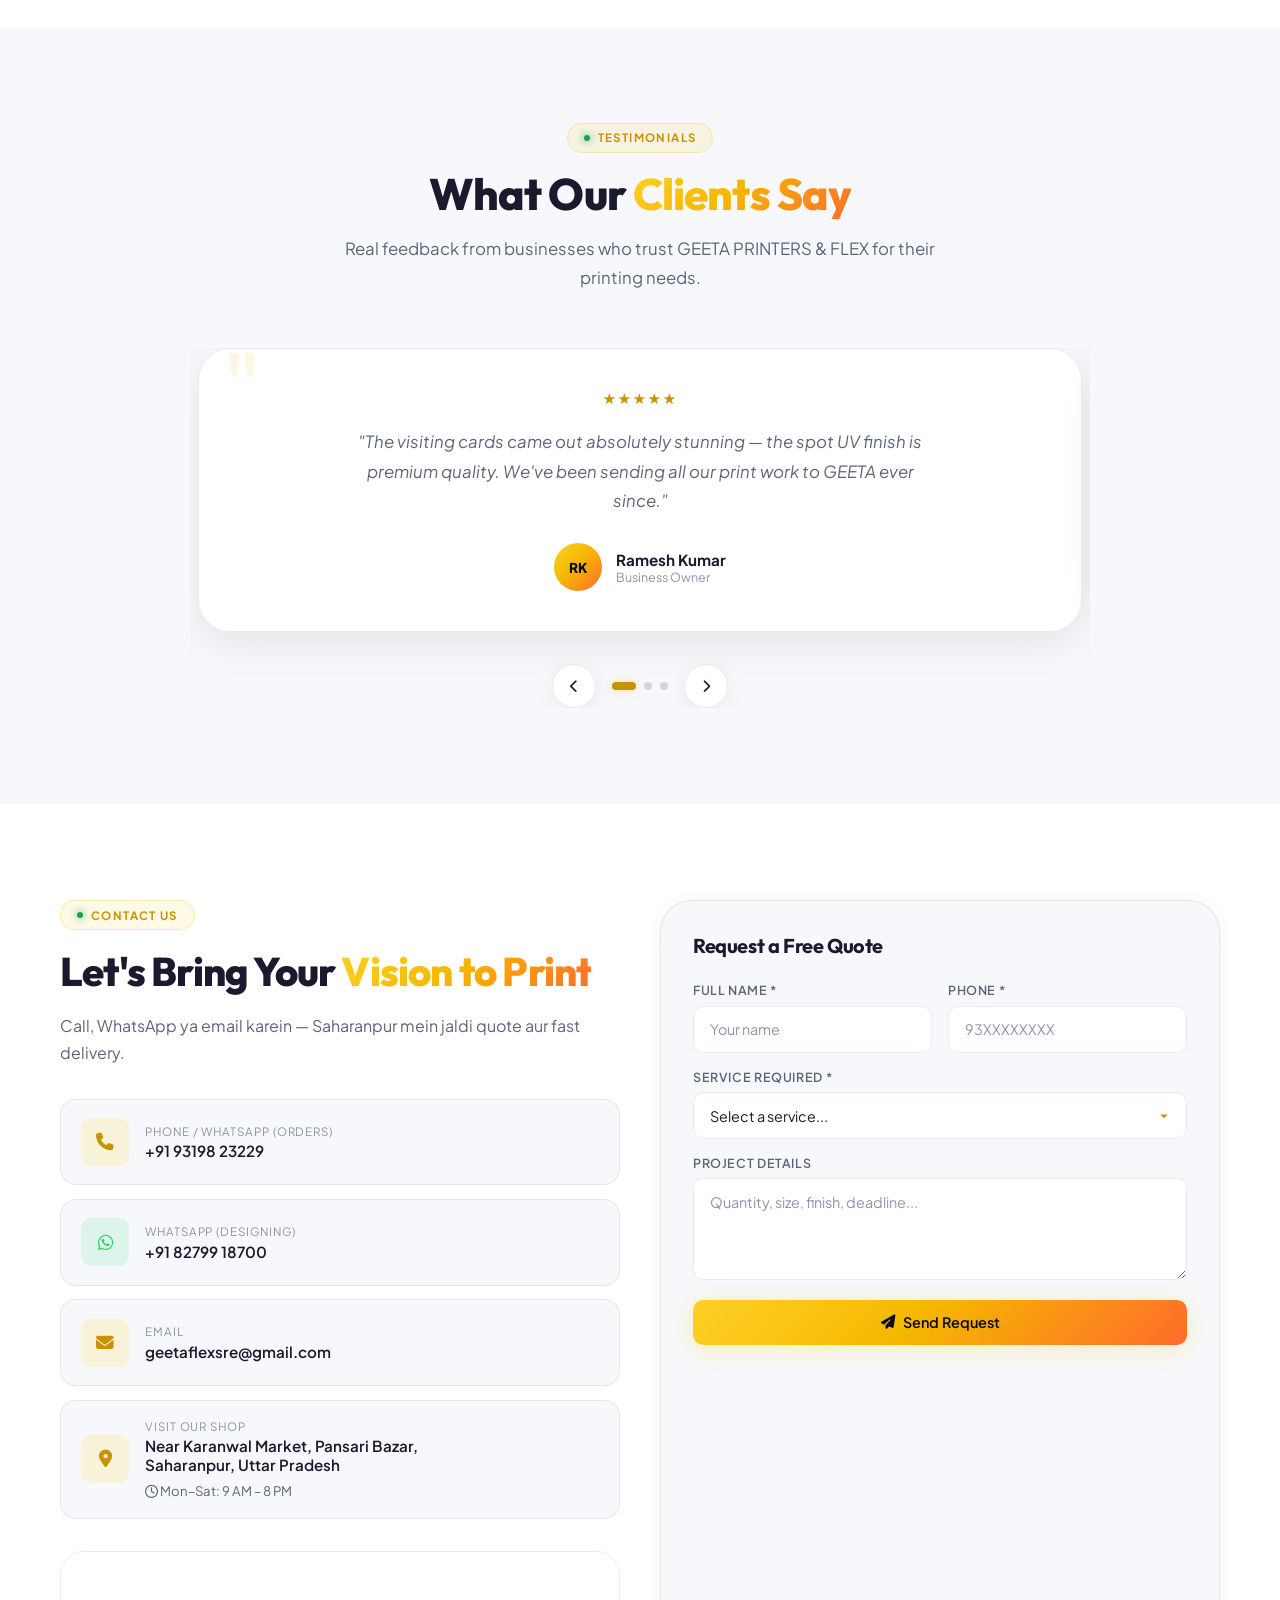
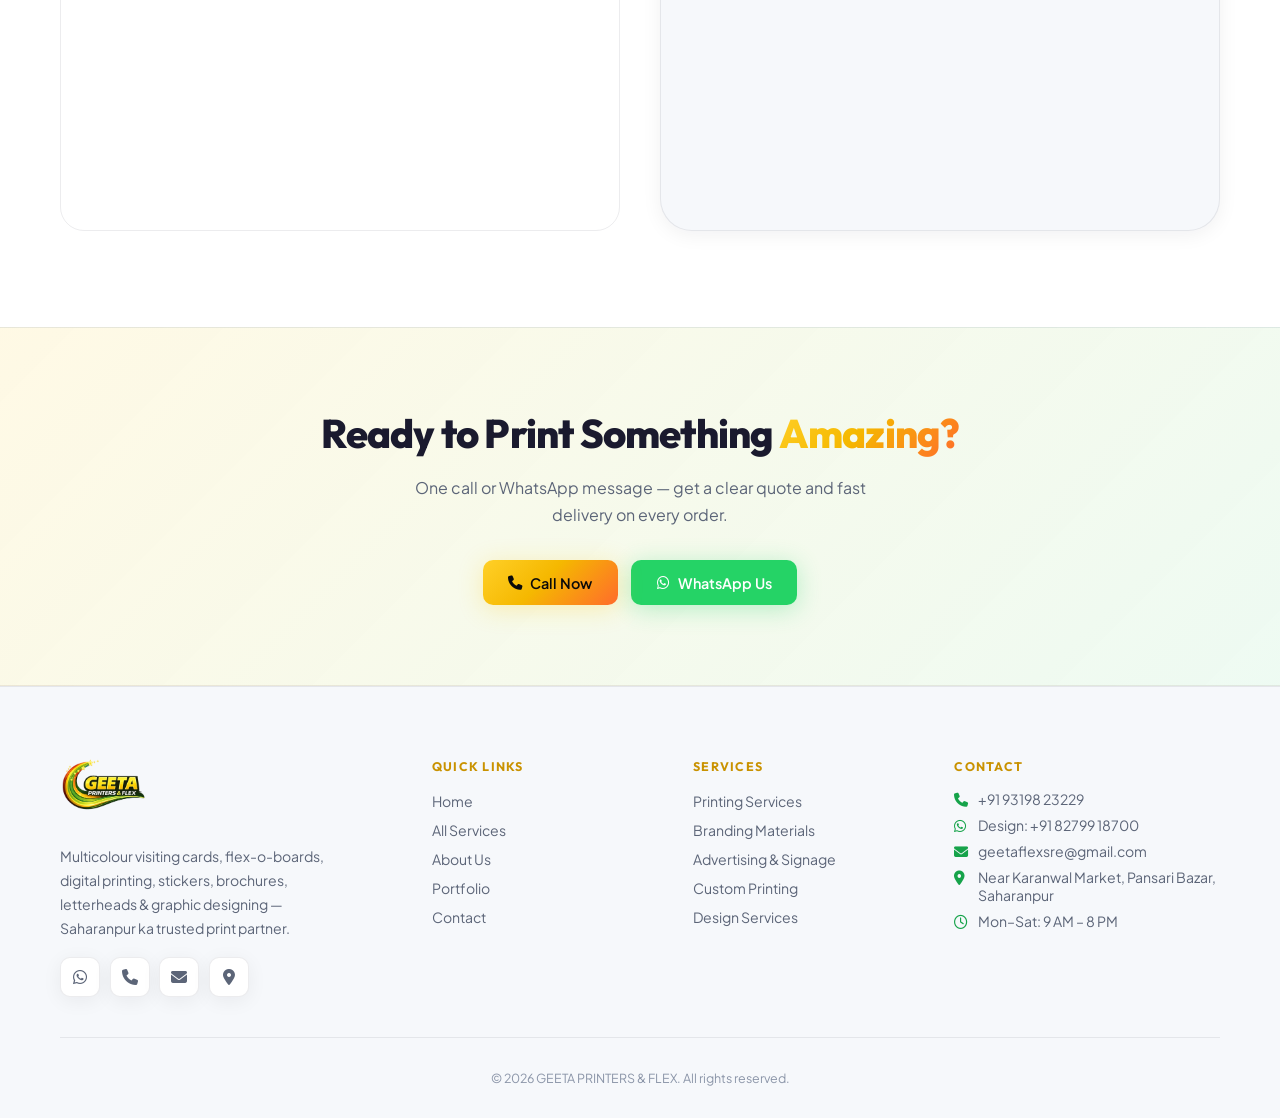
==== commit efab4505: "Refactor hero section layout and styles; update image source and improve responsiveness" ====
--- a/index.html
+++ b/index.html
@@ -107,31 +107,27 @@
         </div>
 
         <div class="hero__visual reveal reveal-delay-2">
-          <div class="hero__mockup-stack">
-            <div class="mockup-card"></div>
-            <div class="mockup-card"></div>
-            <div class="mockup-card"></div>
-          </div>
           <div class="hero__visual-main">
-            <img src="https://images.unsplash.com/photo-1586953208448-b95f798ef3aa?w=900&q=80" alt="Premium printing press with business cards and brochures" loading="eager">
-          </div>
-          <div class="hero__swoosh"></div>
-          <div class="hero__float-card hero__float-card--1">
-            <div class="hero__float-icon hero__float-icon--green">
-              <i class="fas fa-check"></i>
-            </div>
-            <div>
-              <p class="float-label">Order Status</p>
-              <p class="float-value">Ready for Pickup</p>
-            </div>
-          </div>
-          <div class="hero__float-card hero__float-card--2">
-            <div class="hero__float-icon hero__float-icon--yellow">
-              <i class="fas fa-star"></i>
-            </div>
-            <div>
-              <p class="float-label">Rated</p>
-              <p class="float-value">4.9 ★ by Clients</p>
+            <img src="images/hero.png" alt="GEETA PRINTERS & FLEX — professional print studio in Saharanpur" loading="eager" fetchpriority="high">
+          </div>
+          <div class="hero__float-cards">
+            <div class="hero__float-card">
+              <div class="hero__float-icon hero__float-icon--green">
+                <i class="fas fa-check"></i>
+              </div>
+              <div>
+                <p class="float-label">Order Status</p>
+                <p class="float-value">Ready for Pickup</p>
+              </div>
+            </div>
+            <div class="hero__float-card">
+              <div class="hero__float-icon hero__float-icon--yellow">
+                <i class="fas fa-star"></i>
+              </div>
+              <div>
+                <p class="float-label">Rated</p>
+                <p class="float-value">4.9 ★ by Clients</p>
+              </div>
             </div>
           </div>
         </div>
--- a/css/style.css
+++ b/css/style.css
@@ -427,7 +427,7 @@
   align-items: center;
   padding: calc(var(--nav-height) + 2rem) 0 4rem;
   background: var(--gradient-hero);
-  overflow: hidden;
+  overflow-x: hidden;
 }
 
 .hero__grid {
@@ -525,6 +525,10 @@
 /* Hero Visual */
 .hero__visual {
   position: relative;
+  width: 100%;
+  max-width: 560px;
+  margin: 0 auto;
+  padding-bottom: 2.5rem;
 }
 
 .hero__visual-main {
@@ -532,51 +536,60 @@
   border-radius: var(--radius-xl);
   overflow: hidden;
   border: 1px solid var(--border);
-  box-shadow: var(--shadow-medium), var(--shadow-glow-yellow);
+  box-shadow: var(--shadow-medium), 0 20px 50px rgba(255, 208, 40, 0.12);
+  background: var(--bg-page);
+  aspect-ratio: 4 / 3;
 }
 
 .hero__visual-main img {
   width: 100%;
-  height: 380px;
+  height: 100%;
   object-fit: cover;
+  object-position: 42% center;
+  display: block;
 }
 
 .hero__visual-main::after {
   content: '';
   position: absolute;
   inset: 0;
-  background: linear-gradient(135deg, rgba(255, 208, 40, 0.08) 0%, transparent 50%, rgba(34, 197, 94, 0.08) 100%);
+  background: linear-gradient(180deg, rgba(255, 255, 255, 0) 55%, rgba(255, 255, 255, 0.15) 100%),
+    linear-gradient(135deg, rgba(255, 208, 40, 0.06) 0%, transparent 45%, rgba(34, 197, 94, 0.06) 100%);
   pointer-events: none;
 }
 
+.hero__float-cards {
+  position: absolute;
+  left: 0;
+  right: 0;
+  bottom: -1.25rem;
+  display: flex;
+  gap: 0.65rem;
+  padding: 0 0.35rem;
+  z-index: 2;
+}
+
 .hero__float-card {
-  position: absolute;
+  flex: 1;
+  min-width: 0;
   background: var(--bg-page);
   border: 1px solid var(--border);
   border-radius: var(--radius-md);
-  padding: 1rem 1.25rem;
-  display: flex;
-  align-items: center;
-  gap: 0.85rem;
+  padding: 0.85rem 1rem;
+  display: flex;
+  align-items: center;
+  gap: 0.75rem;
   box-shadow: var(--shadow-medium);
   animation: floatCard 5s ease-in-out infinite;
 }
 
-.hero__float-card--1 {
-  bottom: -1rem;
-  left: -1rem;
-  max-width: 220px;
-}
-
-.hero__float-card--2 {
-  top: 1.5rem;
-  right: -1rem;
+.hero__float-card:nth-child(2) {
   animation-delay: -2.5s;
 }
 
 @keyframes floatCard {
   0%, 100% { transform: translateY(0); }
-  50% { transform: translateY(-10px); }
+  50% { transform: translateY(-8px); }
 }
 
 .hero__float-icon {
@@ -2031,9 +2044,14 @@
   .navbar__actions { display: flex; }
   .menu-toggle { display: none; }
 
-  .hero__grid { grid-template-columns: 1fr 1fr; gap: 4rem; }
-  .hero__visual-main img { height: 460px; }
-  .hero__mockup-stack { display: block; }
+  .hero__grid { grid-template-columns: 1fr 1fr; gap: 3rem 2.5rem; }
+  .hero__visual {
+    max-width: none;
+    margin: 0;
+    padding-bottom: 2rem;
+  }
+  .hero__visual-main { aspect-ratio: 5 / 4; }
+  .hero__visual-main img { object-position: 40% center; }
 
   .services__grid { grid-template-columns: repeat(2, 1fr); }
   .about__grid { grid-template-columns: 1fr 1fr; }
@@ -2064,9 +2082,37 @@
   .services__grid--featured { grid-template-columns: repeat(3, 1fr); }
   .why__grid { grid-template-columns: repeat(3, 1fr); }
   .service-list-grid--3 { grid-template-columns: repeat(3, 1fr); }
+  .hero__visual-main { aspect-ratio: 3 / 2.4; }
+  .hero__visual-main img { object-position: 38% center; }
 }
 
 @media (max-width: 767px) {
-  .hero__float-card--2 { display: none; }
-  .hero__float-card--1 { left: 0; bottom: -0.5rem; max-width: 200px; }
-}
+  .hero__visual {
+    max-width: 100%;
+    padding-bottom: 0;
+    margin-top: 0.5rem;
+  }
+
+  .hero__visual-main {
+    aspect-ratio: 16 / 11;
+    border-radius: var(--radius-lg);
+  }
+
+  .hero__visual-main img {
+    object-position: 38% center;
+  }
+
+  .hero__float-cards {
+    position: static;
+    flex-direction: column;
+    margin-top: 0.85rem;
+    padding: 0;
+  }
+
+  .hero__float-card {
+    animation: none;
+    padding: 0.75rem 1rem;
+  }
+
+  .float-value { font-size: 0.82rem; }
+}
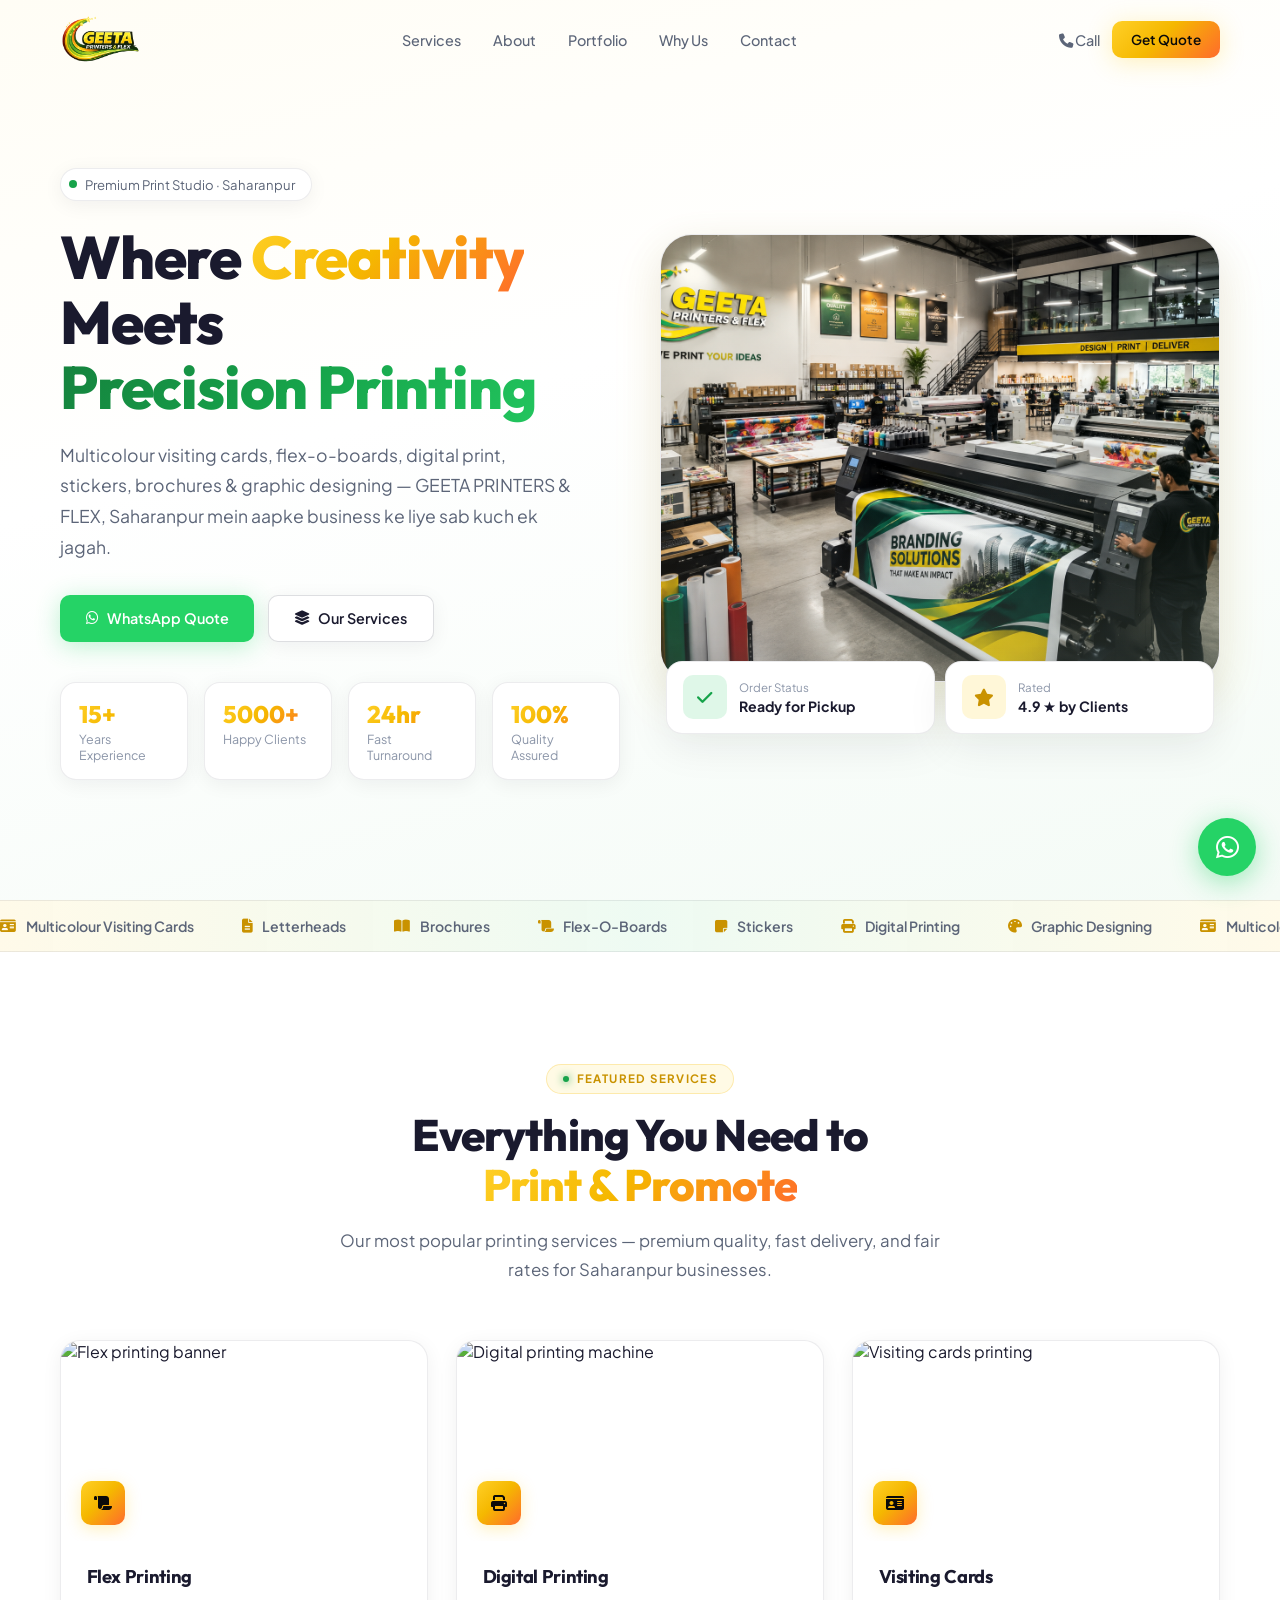
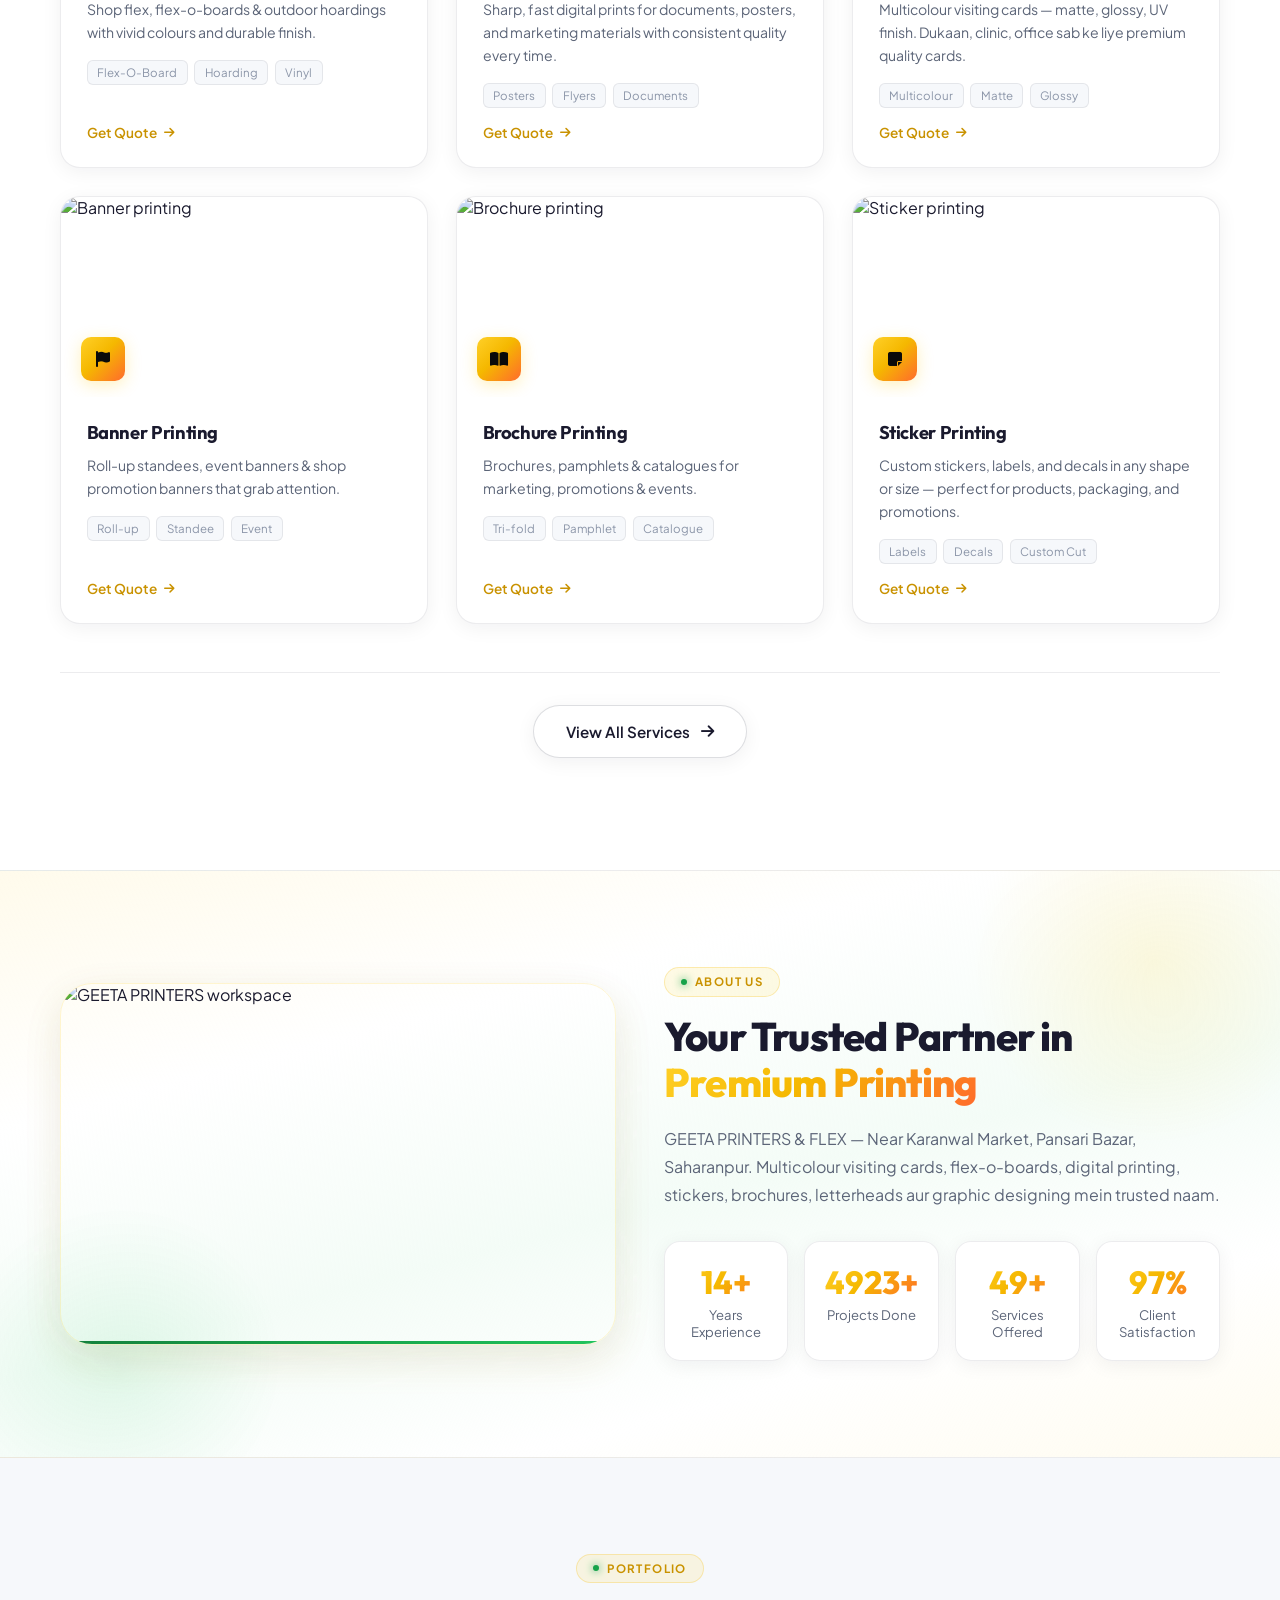
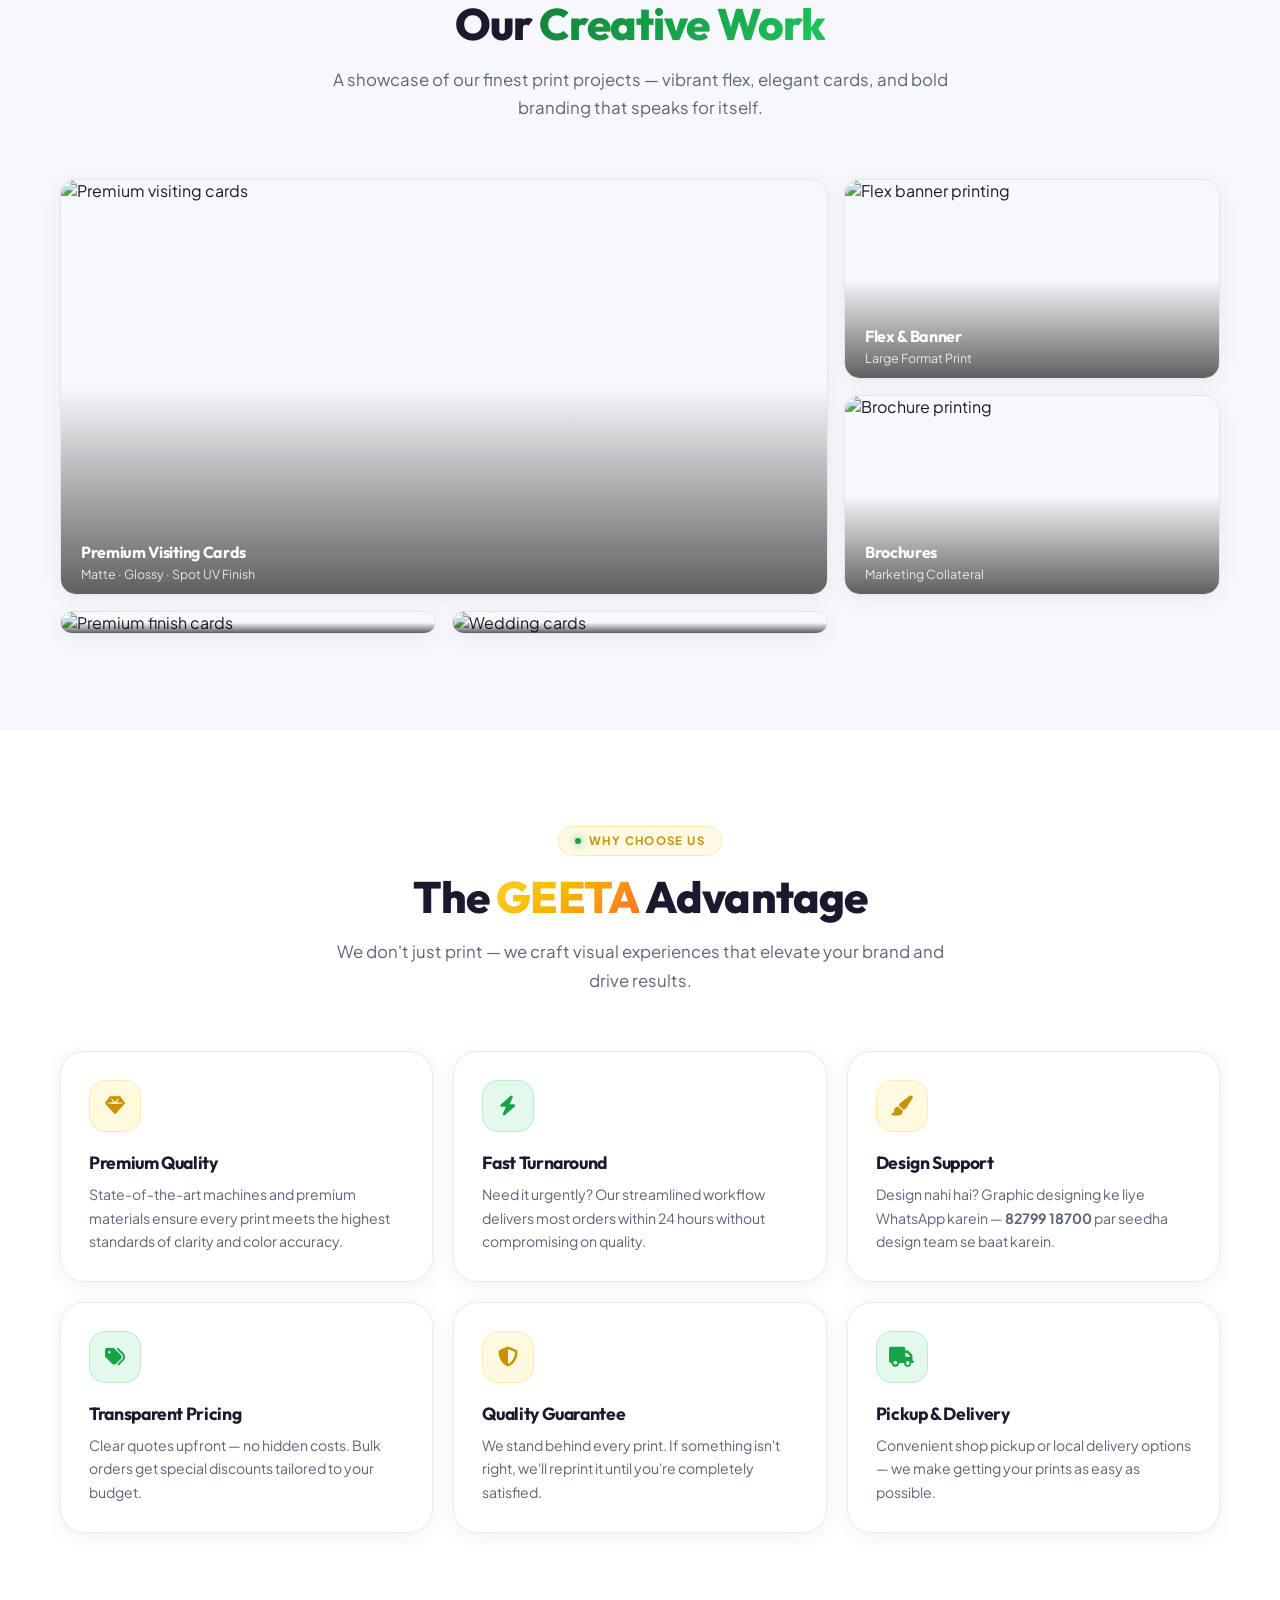
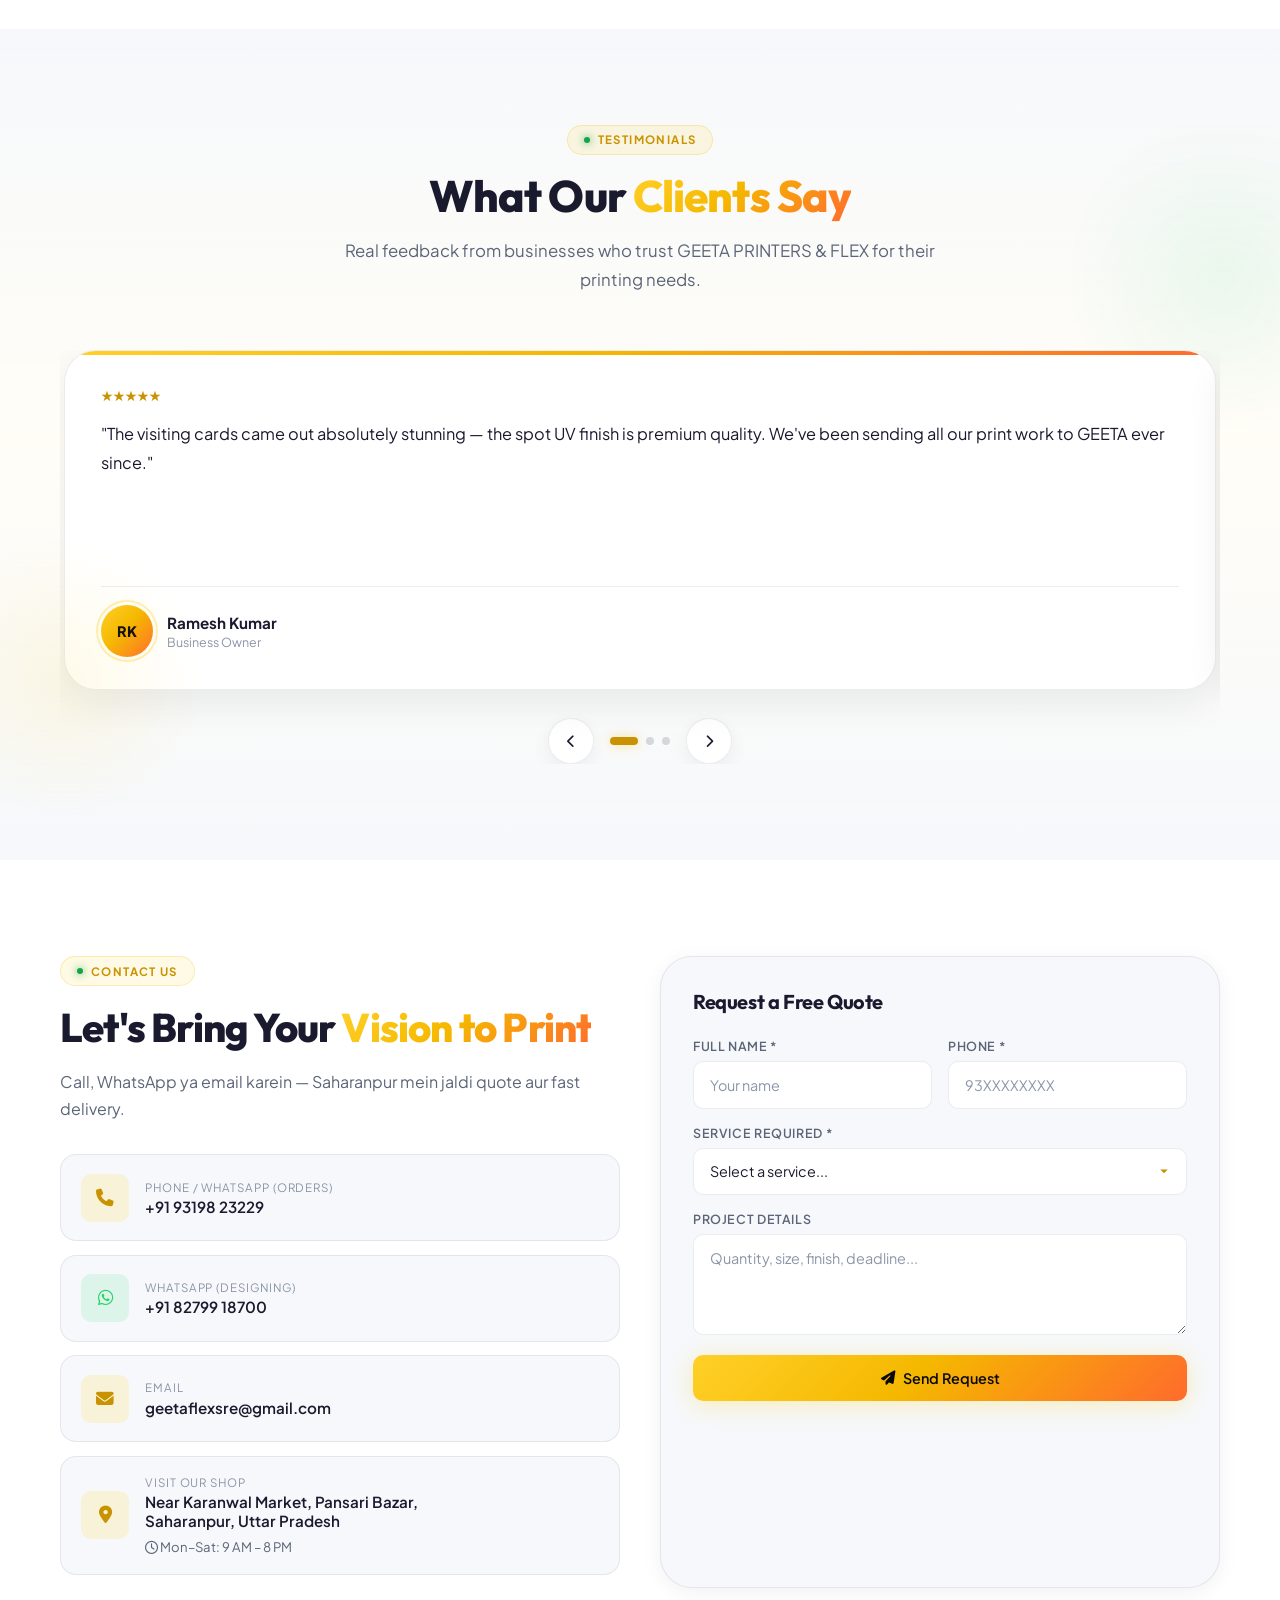
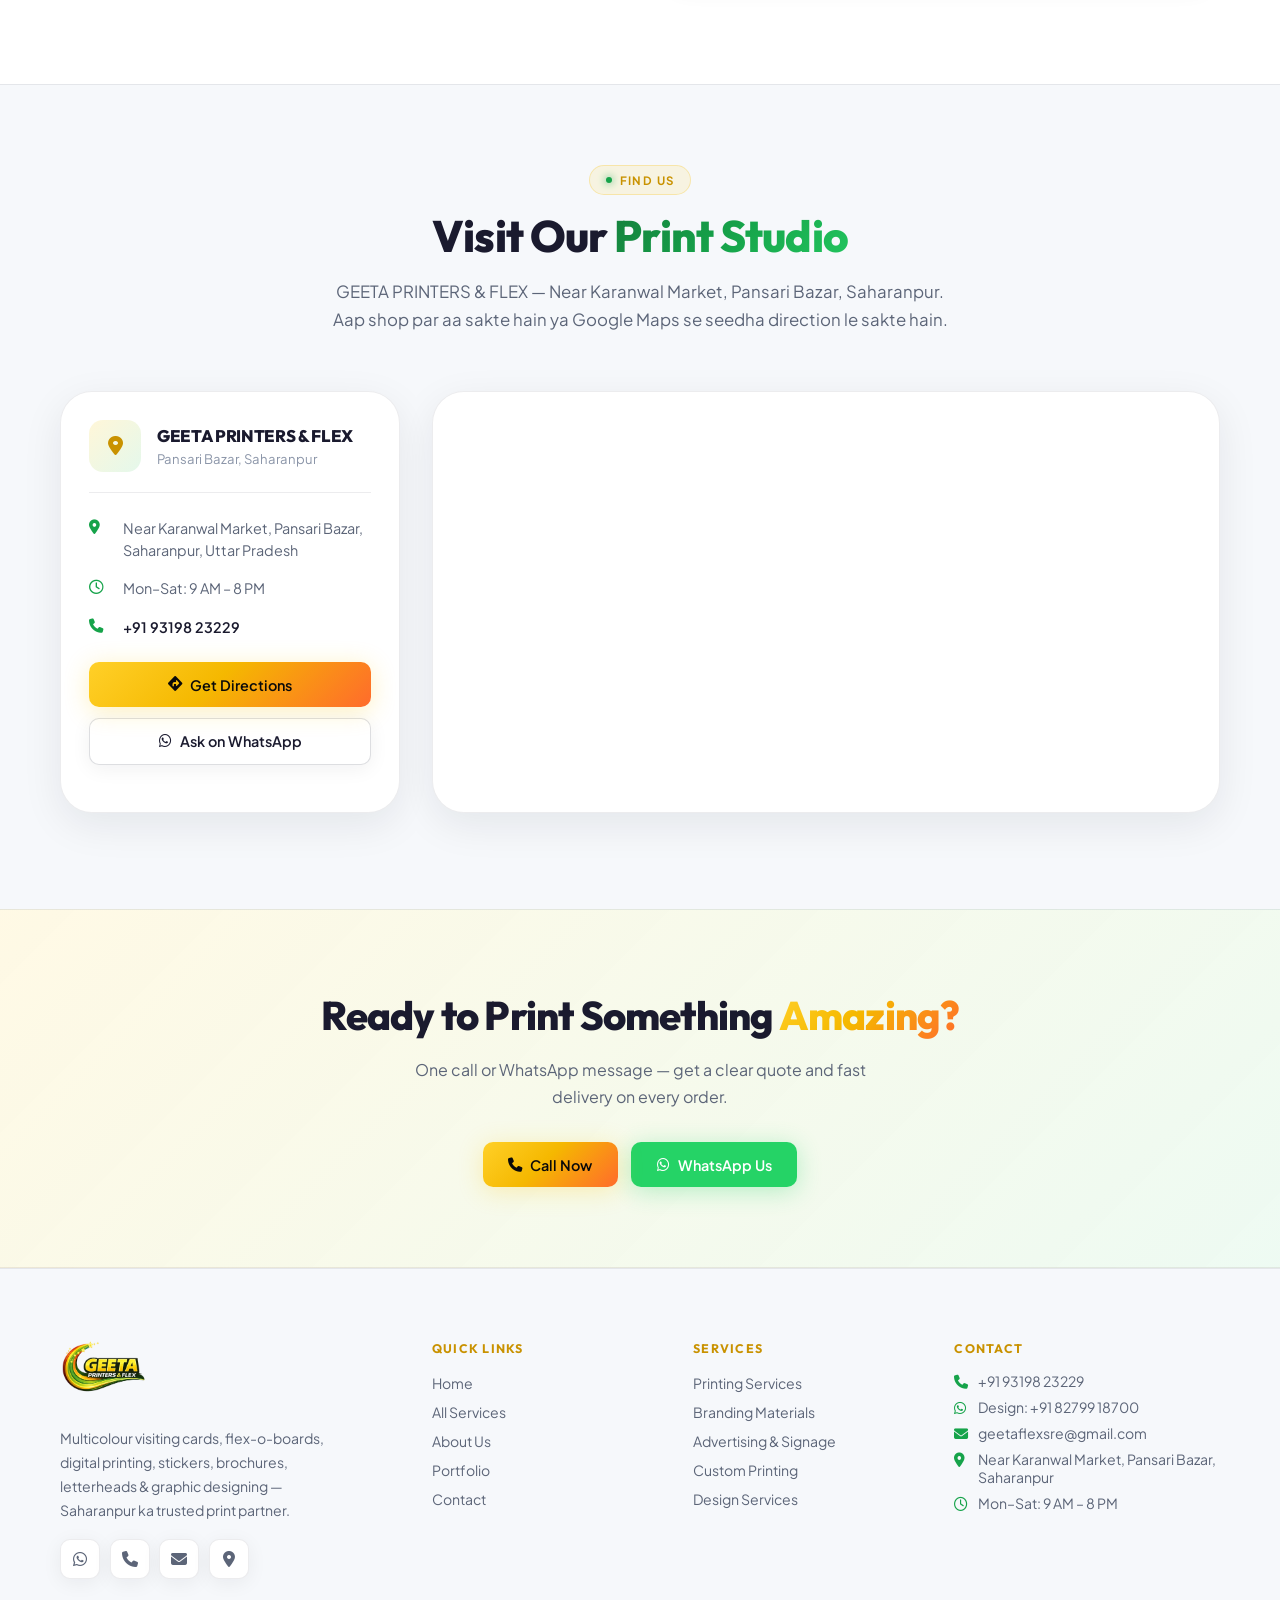
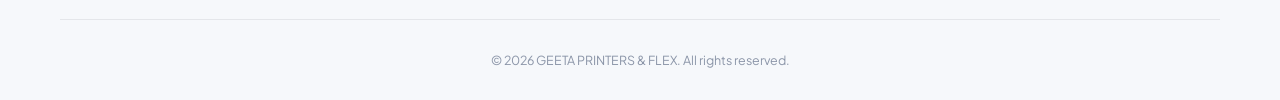
==== commit e61a90b6: "Enhance layout and content of index and services pages; add location section with map, improve servi" ====
--- a/index.html
+++ b/index.html
@@ -158,8 +158,15 @@
     <div class="container">
       <div class="section-header reveal">
         <span class="section-tag">Featured Services</span>
-        <h2 class="font-heading">Everything You Need to <span class="text-gradient">Print & Promote</span></h2>
-        <p>Our most popular printing services — premium quality, fast delivery, and fair rates for Saharanpur businesses.</p>
+        
+        <h2 class="font-heading">
+          Everything You Need to <br />
+          <span class="text-gradient">Print & Promote</span>
+        </h2>
+      
+        <p>
+          Our most popular printing services — premium quality, fast delivery, and fair rates for Saharanpur businesses.
+        </p>
       </div>
 
       <div class="services__grid services__grid--featured">
@@ -491,16 +498,6 @@
               <div class="contact-card__value">Near Karanwal Market, Pansari Bazar,<br>Saharanpur, Uttar Pradesh</div>
               <p class="contact-hours"><i class="far fa-clock"></i> Mon–Sat: 9 AM – 8 PM</p>
             </div>
-          </div>
-
-          <div class="contact__map">
-            <iframe
-              src="https://maps.google.com/maps?q=Near+Karanwal+Market,+Pansari+Bazar,+Saharanpur,+Uttar+Pradesh&t=&z=15&ie=UTF8&iwloc=&output=embed"
-              allowfullscreen=""
-              loading="lazy"
-              referrerpolicy="no-referrer-when-downgrade"
-              title="GEETA PRINTERS & FLEX — Pansari Bazar, Saharanpur">
-            </iframe>
           </div>
         </div>
 
@@ -549,6 +546,60 @@
     </div>
   </section>
 
+  <section class="location-section" id="location">
+    <div class="container">
+      <div class="section-header reveal">
+        <span class="section-tag">Find Us</span>
+        <h2 class="font-heading">Visit Our <span class="text-gradient-green">Print Studio</span></h2>
+        <p>GEETA PRINTERS & FLEX — Near Karanwal Market, Pansari Bazar, Saharanpur. Aap shop par aa sakte hain ya Google Maps se seedha direction le sakte hain.</p>
+      </div>
+
+      <div class="location-section__grid reveal">
+        <aside class="location-section__panel">
+          <div class="location-section__brand">
+            <i class="fas fa-map-marker-alt"></i>
+            <div>
+              <h3>GEETA PRINTERS & FLEX</h3>
+              <p>Pansari Bazar, Saharanpur</p>
+            </div>
+          </div>
+          <ul class="location-section__details">
+            <li>
+              <i class="fas fa-location-dot"></i>
+              <span>Near Karanwal Market, Pansari Bazar,<br>Saharanpur, Uttar Pradesh</span>
+            </li>
+            <li>
+              <i class="far fa-clock"></i>
+              <span>Mon–Sat: 9 AM – 8 PM</span>
+            </li>
+            <li>
+              <i class="fas fa-phone"></i>
+              <span><a href="tel:+919319823229">+91 93198 23229</a></span>
+            </li>
+          </ul>
+          <div class="location-section__actions">
+            <a href="https://maps.google.com/?q=Near+Karanwal+Market,+Pansari+Bazar,+Saharanpur,+Uttar+Pradesh" class="btn btn-primary" target="_blank" rel="noopener">
+              <i class="fas fa-diamond-turn-right"></i> Get Directions
+            </a>
+            <a href="https://wa.me/919319823229?text=Namaste!%20Shop%20ka%20location%20bata%20dijiye." class="btn btn-outline" target="_blank" rel="noopener">
+              <i class="fab fa-whatsapp"></i> Ask on WhatsApp
+            </a>
+          </div>
+        </aside>
+
+        <div class="location-section__map">
+          <iframe
+            src="https://maps.google.com/maps?q=Near+Karanwal+Market,+Pansari+Bazar,+Saharanpur,+Uttar+Pradesh&t=&z=15&ie=UTF8&iwloc=&output=embed"
+            allowfullscreen=""
+            loading="lazy"
+            referrerpolicy="no-referrer-when-downgrade"
+            title="GEETA PRINTERS & FLEX — Pansari Bazar, Saharanpur">
+          </iframe>
+        </div>
+      </div>
+    </div>
+  </section>
+
   <section class="cta-banner">
     <div class="container reveal">
       <h2 class="font-heading">Ready to Print Something <span class="text-gradient">Amazing?</span></h2>
--- a/css/style.css
+++ b/css/style.css
@@ -873,7 +873,10 @@
 }
 
 /* ── Featured Service Cards ── */
-.services--featured { padding: 7rem 0; }
+.services--featured {
+  padding: 7rem 0;
+  background: var(--bg-page);
+}
 
 .services__grid--featured {
   gap: 1.75rem;
@@ -1013,8 +1016,16 @@
 }
 
 .service-category {
-  margin-bottom: 4rem;
+  margin-bottom: 4.5rem;
   scroll-margin-top: calc(var(--nav-height) + 1rem);
+  padding-bottom: 4.5rem;
+  border-bottom: 1px solid var(--border);
+}
+
+.service-category:last-of-type {
+  border-bottom: none;
+  padding-bottom: 0;
+  margin-bottom: 0;
 }
 
 .service-category__header {
@@ -1057,48 +1068,98 @@
 .service-list-grid {
   display: grid;
   grid-template-columns: 1fr;
-  gap: 1rem;
+  gap: 1.25rem;
 }
 
 .service-item-card {
   background: var(--bg-page);
   border: 1px solid var(--border);
-  border-radius: 16px;
-  padding: 1.25rem 1.35rem;
+  border-radius: 18px;
+  overflow: hidden;
   transition: var(--transition);
   box-shadow: var(--shadow-soft);
+  display: flex;
+  flex-direction: column;
 }
 
 .service-item-card:hover {
   border-color: var(--border-glow);
-  transform: translateY(-3px);
-  box-shadow: var(--shadow-medium);
-}
-
-.service-item-card h3 {
+  transform: translateY(-5px);
+  box-shadow: var(--shadow-medium), 0 12px 36px rgba(255, 208, 40, 0.08);
+}
+
+.service-item-card__image {
+  position: relative;
+  height: 168px;
+  overflow: hidden;
+  background: var(--bg-soft);
+}
+
+.service-item-card__image img {
+  width: 100%;
+  height: 100%;
+  object-fit: cover;
+  transition: transform 0.55s ease;
+}
+
+.service-item-card:hover .service-item-card__image img {
+  transform: scale(1.06);
+}
+
+.service-item-card__image::after {
+  content: '';
+  position: absolute;
+  inset: 0;
+  background: linear-gradient(to top, rgba(255, 255, 255, 0.92) 0%, transparent 50%);
+  pointer-events: none;
+}
+
+.service-item-card__icon {
+  position: absolute;
+  bottom: 0.85rem;
+  left: 1rem;
+  width: 40px;
+  height: 40px;
+  background: var(--gradient-brand);
+  border-radius: 10px;
+  display: flex;
+  align-items: center;
+  justify-content: center;
+  color: #0a0a0a;
+  font-size: 0.95rem;
+  z-index: 2;
+  box-shadow: 0 4px 14px rgba(255, 208, 40, 0.35);
+}
+
+.service-item-card__body {
+  padding: 1.15rem 1.25rem 1.35rem;
+  flex: 1;
+  display: flex;
+  flex-direction: column;
+}
+
+.service-item-card__body h3 {
   font-size: 1rem;
   font-weight: 700;
-  margin: 0 0 0.35rem;
-  display: flex;
-  align-items: center;
-  gap: 0.5rem;
+  margin: 0 0 0.4rem;
+  color: var(--text-primary);
+  line-height: 1.3;
+}
+
+.service-item-card__body p {
+  font-size: 0.84rem;
+  color: var(--text-muted);
+  margin: 0;
+  line-height: 1.65;
 }
 
 .service-item-card h3 i {
-  font-size: 0.85rem;
-  color: var(--green);
-}
-
-.service-item-card p {
-  font-size: 0.85rem;
-  color: var(--text-muted);
-  margin: 0;
-  line-height: 1.6;
+  display: none;
 }
 
 .inline-cta {
-  padding: 4rem 0;
-  background: linear-gradient(135deg, rgba(255, 208, 40, 0.1) 0%, rgba(34, 197, 94, 0.06) 100%);
+  padding: 3.5rem 0;
+  background: linear-gradient(135deg, rgba(255, 208, 40, 0.08) 0%, rgba(34, 197, 94, 0.05) 100%);
   border-top: 1px solid var(--border);
   border-bottom: 1px solid var(--border);
   text-align: center;
@@ -1241,7 +1302,47 @@
 /* ── About ── */
 .about {
   padding: 6rem 0;
-  background: var(--bg-page);
+  position: relative;
+  overflow: hidden;
+  background: linear-gradient(
+    165deg,
+    rgba(255, 208, 40, 0.09) 0%,
+    #ffffff 28%,
+    rgba(34, 197, 94, 0.05) 55%,
+    #ffffff 78%,
+    rgba(255, 208, 40, 0.07) 100%
+  );
+  border-top: 1px solid var(--border);
+  border-bottom: 1px solid var(--border);
+}
+
+.about::before,
+.about::after {
+  content: '';
+  position: absolute;
+  pointer-events: none;
+  border-radius: 50%;
+}
+
+.about::before {
+  top: -100px;
+  right: -5%;
+  width: 380px;
+  height: 380px;
+  background: radial-gradient(circle, rgba(255, 208, 40, 0.14) 0%, transparent 68%);
+}
+
+.about::after {
+  bottom: -80px;
+  left: -4%;
+  width: 340px;
+  height: 340px;
+  background: radial-gradient(circle, rgba(34, 197, 94, 0.1) 0%, transparent 68%);
+}
+
+.about .container {
+  position: relative;
+  z-index: 1;
 }
 
 .about__grid {
@@ -1255,8 +1356,8 @@
   position: relative;
   border-radius: var(--radius-xl);
   overflow: hidden;
-  border: 1px solid var(--border);
-  box-shadow: var(--shadow-medium);
+  border: 1px solid rgba(255, 208, 40, 0.2);
+  box-shadow: var(--shadow-medium), 0 16px 40px rgba(255, 208, 40, 0.08);
 }
 
 .about__image-wrap img {
@@ -1295,12 +1396,13 @@
 
 .counter-card {
   padding: 1.25rem;
-  background: var(--bg-page);
+  background: rgba(255, 255, 255, 0.92);
   border: 1px solid var(--border);
   border-radius: var(--radius-md);
   text-align: center;
   transition: var(--transition);
   box-shadow: var(--shadow-soft);
+  backdrop-filter: blur(8px);
 }
 
 .counter-card:hover {
@@ -1521,100 +1623,279 @@
 /* ── Testimonials ── */
 .testimonials {
   padding: 6rem 0;
-  background: var(--bg-soft);
+  background: linear-gradient(180deg, var(--bg-soft) 0%, rgba(255, 208, 40, 0.04) 50%, var(--bg-soft) 100%);
   overflow: hidden;
+  position: relative;
+}
+
+.testimonials::before {
+  content: '';
+  position: absolute;
+  top: 10%;
+  right: -8%;
+  width: 320px;
+  height: 320px;
+  background: radial-gradient(circle, rgba(34, 197, 94, 0.08) 0%, transparent 70%);
+  pointer-events: none;
+}
+
+.testimonials::after {
+  content: '';
+  position: absolute;
+  bottom: 5%;
+  left: -6%;
+  width: 280px;
+  height: 280px;
+  background: radial-gradient(circle, rgba(255, 208, 40, 0.1) 0%, transparent 70%);
+  pointer-events: none;
+}
+
+.testimonials__layout {
+  display: grid;
+  grid-template-columns: 1fr;
+  gap: 2rem;
+  align-items: center;
+  position: relative;
+  z-index: 1;
+}
+
+.testimonials__summary {
+  background: var(--bg-page);
+  border: 1px solid var(--border);
+  border-radius: var(--radius-xl);
+  padding: 2rem 1.75rem;
+  text-align: center;
+  box-shadow: var(--shadow-medium);
+}
+
+.testimonials__score-ring {
+  width: 120px;
+  height: 120px;
+  margin: 0 auto 1rem;
+  border-radius: 50%;
+  background: linear-gradient(135deg, rgba(255, 208, 40, 0.15), rgba(34, 197, 94, 0.12));
+  border: 2px solid rgba(255, 208, 40, 0.35);
+  display: flex;
+  flex-direction: column;
+  align-items: center;
+  justify-content: center;
+  box-shadow: 0 8px 32px rgba(245, 184, 0, 0.15);
+}
+
+.testimonials__score {
+  font-family: 'Outfit', sans-serif;
+  font-size: 2.5rem;
+  font-weight: 800;
+  line-height: 1;
+  background: var(--gradient-brand);
+  -webkit-background-clip: text;
+  -webkit-text-fill-color: transparent;
+  background-clip: text;
+}
+
+.testimonials__score-label {
+  font-size: 0.72rem;
+  color: var(--text-soft);
+  margin-top: 0.15rem;
+  text-transform: uppercase;
+  letter-spacing: 0.06em;
+}
+
+.testimonials__score-stars {
+  display: flex;
+  justify-content: center;
+  gap: 0.25rem;
+  color: var(--yellow-deep);
+  font-size: 1rem;
+  margin-bottom: 0.75rem;
+}
+
+.testimonials__score-text {
+  font-size: 0.92rem;
+  color: var(--text-muted);
+  margin: 0 0 1.25rem;
+  line-height: 1.6;
+}
+
+.testimonials__score-text strong {
+  color: var(--text-primary);
+}
+
+.testimonials__highlights {
+  list-style: none;
+  padding: 0;
+  margin: 0;
+  text-align: left;
+  display: flex;
+  flex-direction: column;
+  gap: 0.55rem;
+}
+
+.testimonials__highlights li {
+  font-size: 0.85rem;
+  color: var(--text-muted);
+  display: flex;
+  align-items: center;
+  gap: 0.5rem;
+}
+
+.testimonials__highlights i {
+  color: var(--green);
+  font-size: 0.9rem;
+  flex-shrink: 0;
 }
 
 .testimonials__slider-wrap {
   position: relative;
-  max-width: 900px;
-  margin: 0 auto;
   overflow: hidden;
 }
 
 .testimonials__track {
   display: flex;
-  transition: transform 0.5s cubic-bezier(0.4, 0, 0.2, 1);
+  transition: transform 0.55s cubic-bezier(0.4, 0, 0.2, 1);
 }
 
 .testimonial-card {
   flex: 0 0 100%;
-  padding: 0 0.5rem;
+  padding: 0 0.25rem;
 }
 
 .testimonial-card__inner {
   background: var(--bg-page);
   border: 1px solid var(--border);
   border-radius: var(--radius-xl);
-  padding: 2.5rem 2rem;
-  text-align: center;
+  padding: 2rem 1.85rem 1.75rem;
+  text-align: left;
   position: relative;
   overflow: hidden;
   box-shadow: var(--shadow-medium);
+  transition: var(--transition);
+  min-height: 320px;
+  display: flex;
+  flex-direction: column;
 }
 
 .testimonial-card__inner::before {
-  content: '"';
+  content: '';
   position: absolute;
-  top: -10px;
-  left: 1.5rem;
-  font-family: 'Outfit', sans-serif;
-  font-size: 6rem;
-  line-height: 1;
-  color: rgba(245, 184, 0, 0.12);
-  pointer-events: none;
+  top: 0;
+  left: 0;
+  right: 0;
+  height: 4px;
+  background: var(--gradient-brand);
+}
+
+.testimonial-card__inner:hover {
+  border-color: var(--border-glow);
+  box-shadow: var(--shadow-medium), 0 16px 40px rgba(255, 208, 40, 0.1);
+  transform: translateY(-3px);
+}
+
+.testimonial-card__top {
+  display: flex;
+  align-items: center;
+  justify-content: space-between;
+  gap: 0.75rem;
+  margin-bottom: 1.15rem;
+}
+
+.testimonial-card__quote {
+  width: 44px;
+  height: 44px;
+  border-radius: 12px;
+  background: linear-gradient(135deg, rgba(255, 208, 40, 0.18), rgba(34, 197, 94, 0.1));
+  display: flex;
+  align-items: center;
+  justify-content: center;
+  color: var(--yellow-deep);
+  font-size: 1rem;
+  flex-shrink: 0;
+}
+
+.testimonial-card__badge {
+  font-size: 0.72rem;
+  font-weight: 600;
+  color: var(--green);
+  background: rgba(34, 197, 94, 0.1);
+  border: 1px solid rgba(34, 197, 94, 0.2);
+  padding: 0.35rem 0.65rem;
+  border-radius: 100px;
+  display: inline-flex;
+  align-items: center;
+  gap: 0.35rem;
+  white-space: nowrap;
 }
 
 .testimonial-card__stars {
   color: var(--yellow-deep);
-  font-size: 0.9rem;
+  font-size: 0.85rem;
+  margin-bottom: 1rem;
+  display: flex;
+  gap: 0.2rem;
+}
+
+.testimonial-card__text {
+  font-size: 1.02rem;
+  color: var(--text-primary);
+  line-height: 1.75;
+  margin: 0 0 1rem;
+  flex: 1;
+}
+
+.testimonial-card__service {
+  display: inline-block;
+  font-size: 0.72rem;
+  font-weight: 600;
+  text-transform: uppercase;
+  letter-spacing: 0.06em;
+  color: var(--yellow-deep);
+  background: rgba(255, 208, 40, 0.12);
+  border: 1px solid rgba(255, 208, 40, 0.25);
+  padding: 0.3rem 0.65rem;
+  border-radius: 6px;
   margin-bottom: 1.25rem;
-  letter-spacing: 2px;
-}
-
-.testimonial-card__text {
-  font-size: 1.05rem;
-  color: var(--text-muted);
-  line-height: 1.75;
-  font-style: italic;
-  margin: 0 0 1.75rem;
-  max-width: 600px;
-  margin-left: auto;
-  margin-right: auto;
+  width: fit-content;
 }
 
 .testimonial-card__author {
   display: flex;
   align-items: center;
-  justify-content: center;
   gap: 0.85rem;
+  padding-top: 1.15rem;
+  border-top: 1px solid var(--border);
+  margin-top: auto;
 }
 
 .testimonial-card__avatar {
-  width: 48px;
-  height: 48px;
+  width: 52px;
+  height: 52px;
   border-radius: 50%;
   background: var(--gradient-brand);
   display: flex;
   align-items: center;
   justify-content: center;
   font-weight: 800;
-  font-size: 0.85rem;
+  font-size: 0.9rem;
   color: #0a0a0a;
+  flex-shrink: 0;
+  box-shadow: 0 0 0 3px var(--bg-page), 0 0 0 5px rgba(255, 208, 40, 0.35);
 }
 
 .testimonial-card__info {
   text-align: left;
+  min-width: 0;
 }
 
 .testimonial-card__name {
   font-weight: 700;
   font-size: 0.95rem;
+  margin-bottom: 0.1rem;
 }
 
 .testimonial-card__role {
   font-size: 0.78rem;
   color: var(--text-soft);
+  margin: 0;
 }
 
 .testimonials__nav {
@@ -1622,12 +1903,12 @@
   align-items: center;
   justify-content: center;
   gap: 1rem;
-  margin-top: 2rem;
+  margin-top: 1.75rem;
 }
 
 .testimonials__btn {
-  width: 44px;
-  height: 44px;
+  width: 46px;
+  height: 46px;
   border-radius: 50%;
   background: var(--bg-page);
   border: 1px solid var(--border);
@@ -1644,11 +1925,13 @@
   background: rgba(255, 208, 40, 0.12);
   border-color: var(--border-glow);
   color: var(--yellow-deep);
+  transform: scale(1.05);
 }
 
 .testimonials__dots {
   display: flex;
   gap: 0.5rem;
+  align-items: center;
 }
 
 .testimonials__dot {
@@ -1665,7 +1948,7 @@
 .testimonials__dot.active {
   background: var(--yellow-deep);
   box-shadow: 0 0 12px rgba(245, 184, 0, 0.35);
-  width: 24px;
+  width: 28px;
   border-radius: 4px;
 }
 
@@ -1846,6 +2129,127 @@
   filter: grayscale(10%) contrast(1.05);
 }
 
+/* ── Location / Map Section ── */
+.location-section {
+  padding: 5rem 0 6rem;
+  background: var(--bg-soft);
+  border-top: 1px solid var(--border);
+}
+
+.location-section__grid {
+  display: grid;
+  grid-template-columns: 1fr;
+  gap: 1.5rem;
+  align-items: stretch;
+}
+
+.location-section__panel {
+  background: var(--bg-page);
+  border: 1px solid var(--border);
+  border-radius: var(--radius-xl);
+  padding: 1.75rem;
+  box-shadow: var(--shadow-medium);
+}
+
+.location-section__brand {
+  display: flex;
+  align-items: center;
+  gap: 1rem;
+  margin-bottom: 1.5rem;
+  padding-bottom: 1.25rem;
+  border-bottom: 1px solid var(--border);
+}
+
+.location-section__brand > i {
+  width: 52px;
+  height: 52px;
+  border-radius: 14px;
+  background: linear-gradient(135deg, rgba(255, 208, 40, 0.18), rgba(34, 197, 94, 0.12));
+  display: flex;
+  align-items: center;
+  justify-content: center;
+  font-size: 1.25rem;
+  color: var(--yellow-deep);
+  flex-shrink: 0;
+}
+
+.location-section__brand h3 {
+  font-size: 1.05rem;
+  font-weight: 800;
+  margin: 0 0 0.2rem;
+  line-height: 1.3;
+}
+
+.location-section__brand p {
+  font-size: 0.82rem;
+  color: var(--text-soft);
+  margin: 0;
+}
+
+.location-section__details {
+  list-style: none;
+  padding: 0;
+  margin: 0 0 1.5rem;
+  display: flex;
+  flex-direction: column;
+  gap: 1rem;
+}
+
+.location-section__details li {
+  display: flex;
+  align-items: flex-start;
+  gap: 0.85rem;
+  font-size: 0.9rem;
+  color: var(--text-muted);
+  line-height: 1.55;
+}
+
+.location-section__details i {
+  width: 20px;
+  color: var(--green);
+  margin-top: 3px;
+  flex-shrink: 0;
+}
+
+.location-section__details a {
+  color: var(--text-primary);
+  font-weight: 600;
+  text-decoration: none;
+}
+
+.location-section__details a:hover {
+  color: var(--yellow-deep);
+}
+
+.location-section__actions {
+  display: flex;
+  flex-wrap: wrap;
+  gap: 0.65rem;
+}
+
+.location-section__actions .btn {
+  flex: 1;
+  min-width: 140px;
+  justify-content: center;
+}
+
+.location-section__map {
+  border-radius: var(--radius-xl);
+  overflow: hidden;
+  border: 1px solid var(--border);
+  box-shadow: var(--shadow-medium);
+  min-height: 320px;
+  background: var(--bg-page);
+}
+
+.location-section__map iframe {
+  width: 100%;
+  height: 100%;
+  min-height: 320px;
+  border: 0;
+  display: block;
+}
+
 /* ── CTA Banner ── */
 .cta-banner {
   padding: 5rem 0;
@@ -2057,8 +2461,17 @@
   .about__grid { grid-template-columns: 1fr 1fr; }
   .why__grid { grid-template-columns: repeat(2, 1fr); }
   .contact__grid { grid-template-columns: 1fr 1fr; }
+  .location-section__grid { grid-template-columns: 340px 1fr; gap: 2rem; }
+  .location-section__map { min-height: 420px; }
+  .location-section__map iframe { min-height: 420px; }
   .footer__grid { grid-template-columns: 1.5fr 1fr 1fr 1.2fr; }
+  .testimonials__layout { grid-template-columns: 280px 1fr; gap: 2.5rem; }
+  .testimonials__summary { text-align: left; padding: 2.25rem 2rem; }
+  .testimonials__score-ring { margin: 0 0 1rem; }
+  .testimonials__score-stars { justify-content: flex-start; }
   .service-list-grid { grid-template-columns: repeat(2, 1fr); }
+  .service-list-grid--3 { grid-template-columns: repeat(2, 1fr); }
+  .service-item-card__image { height: 180px; }
   .why-compact__grid { grid-template-columns: repeat(4, 1fr); }
 
   .gallery__grid {
@@ -2084,6 +2497,8 @@
   .service-list-grid--3 { grid-template-columns: repeat(3, 1fr); }
   .hero__visual-main { aspect-ratio: 3 / 2.4; }
   .hero__visual-main img { object-position: 38% center; }
+  .testimonials__layout { grid-template-columns: 300px 1fr; gap: 3rem; }
+  .testimonial-card__inner { padding: 2.25rem 2.25rem 2rem; min-height: 340px; }
 }
 
 @media (max-width: 767px) {
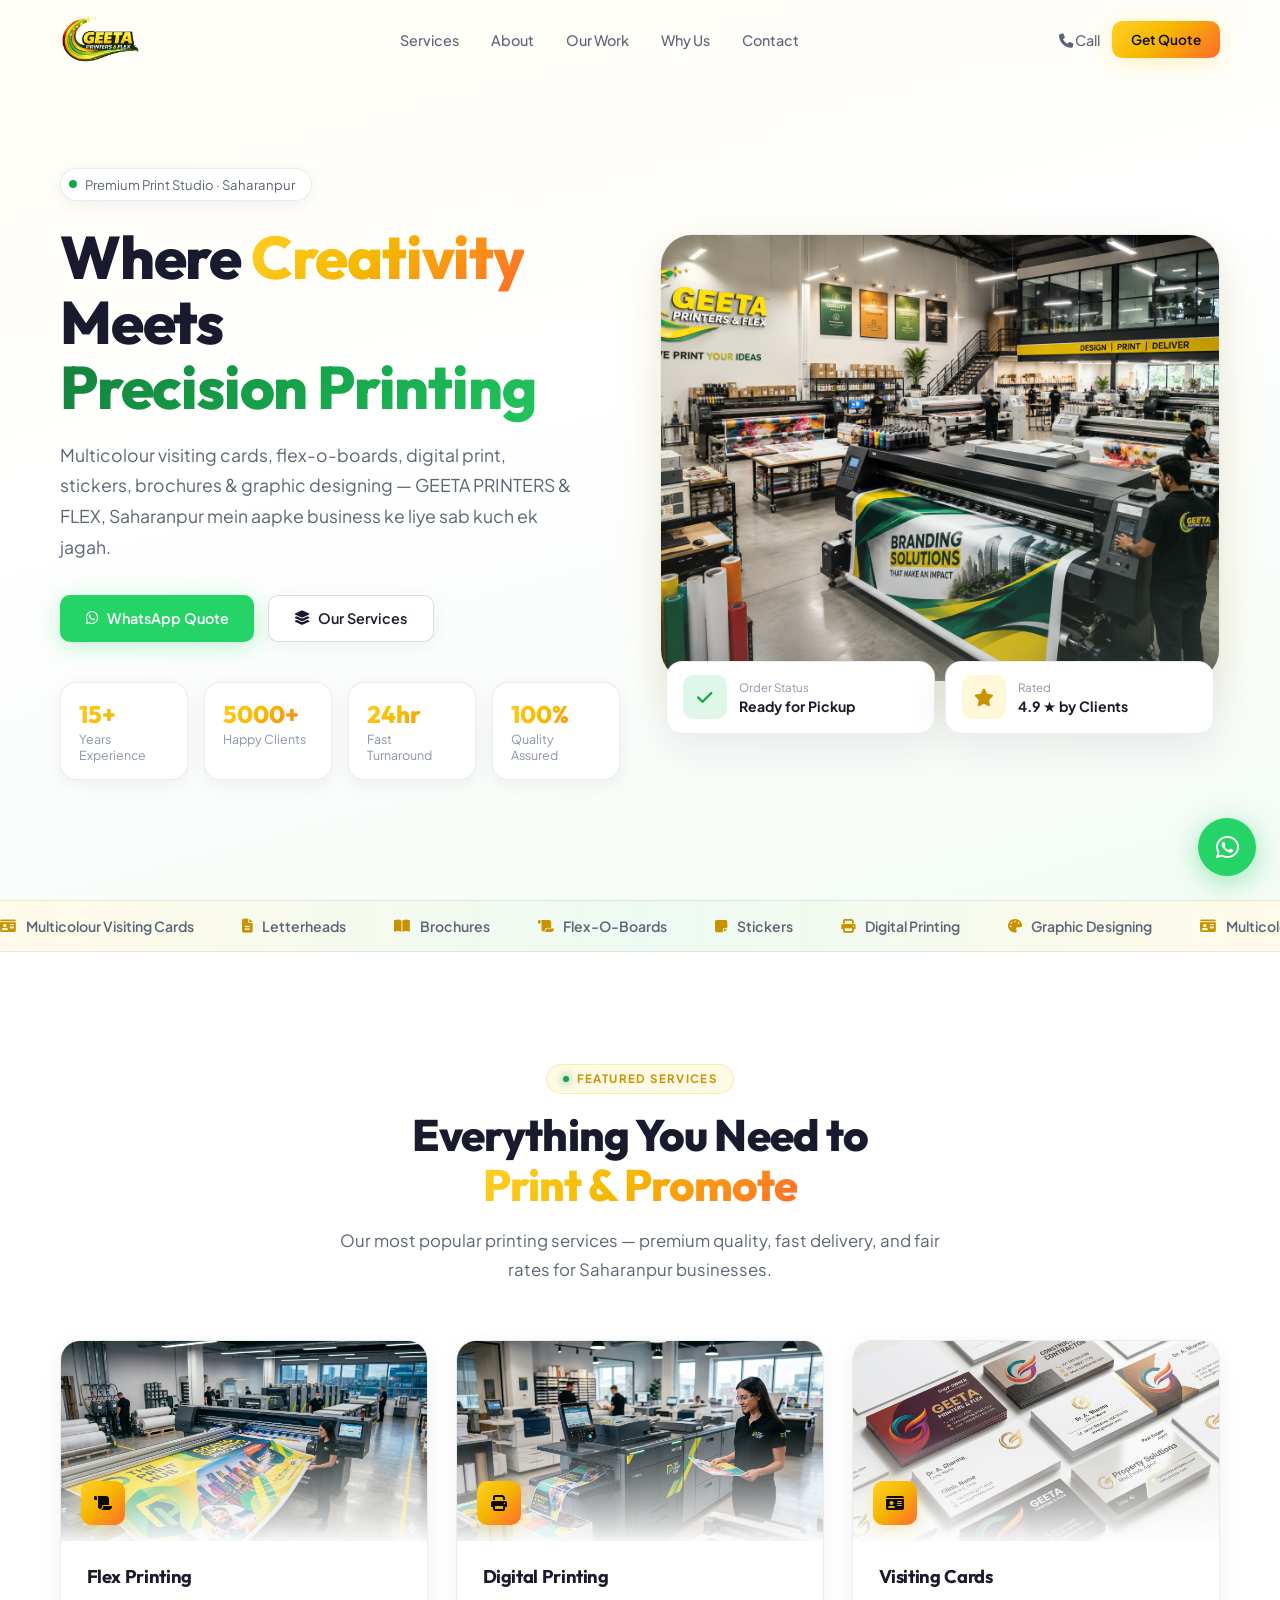
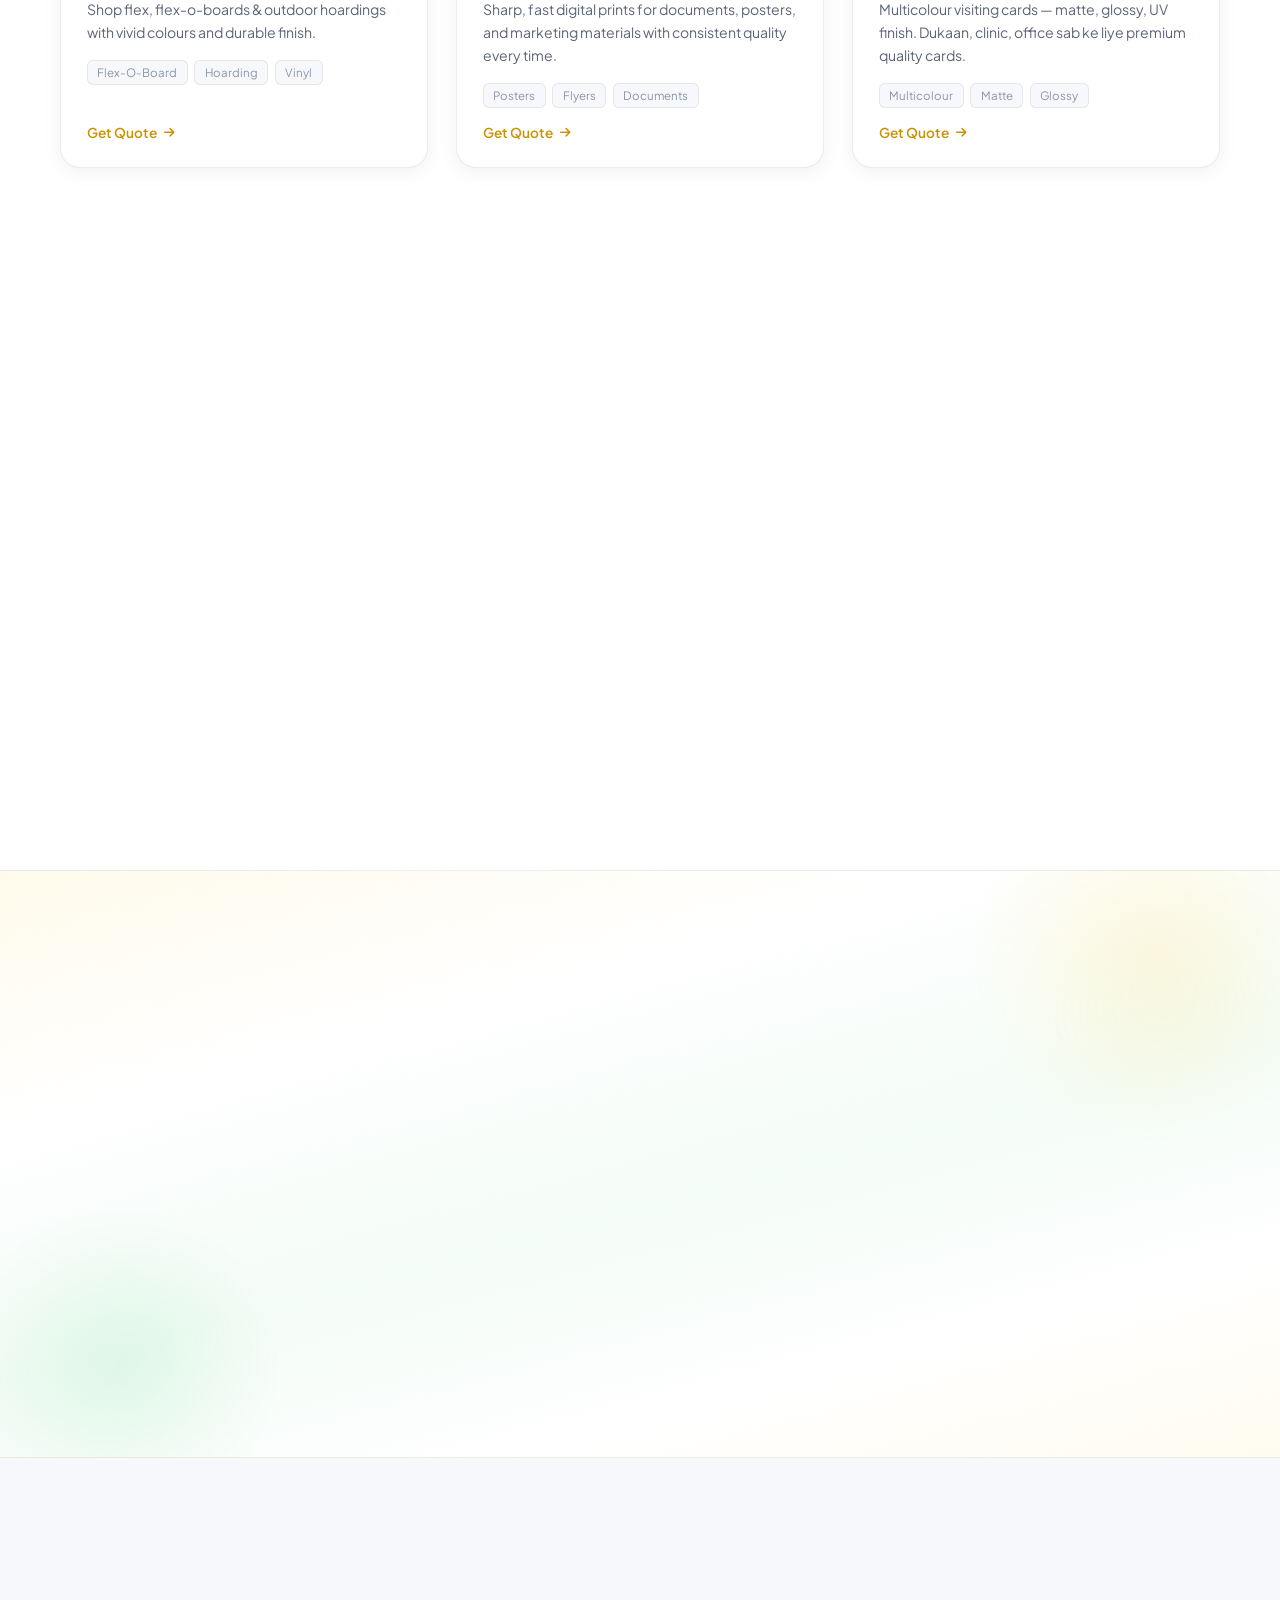
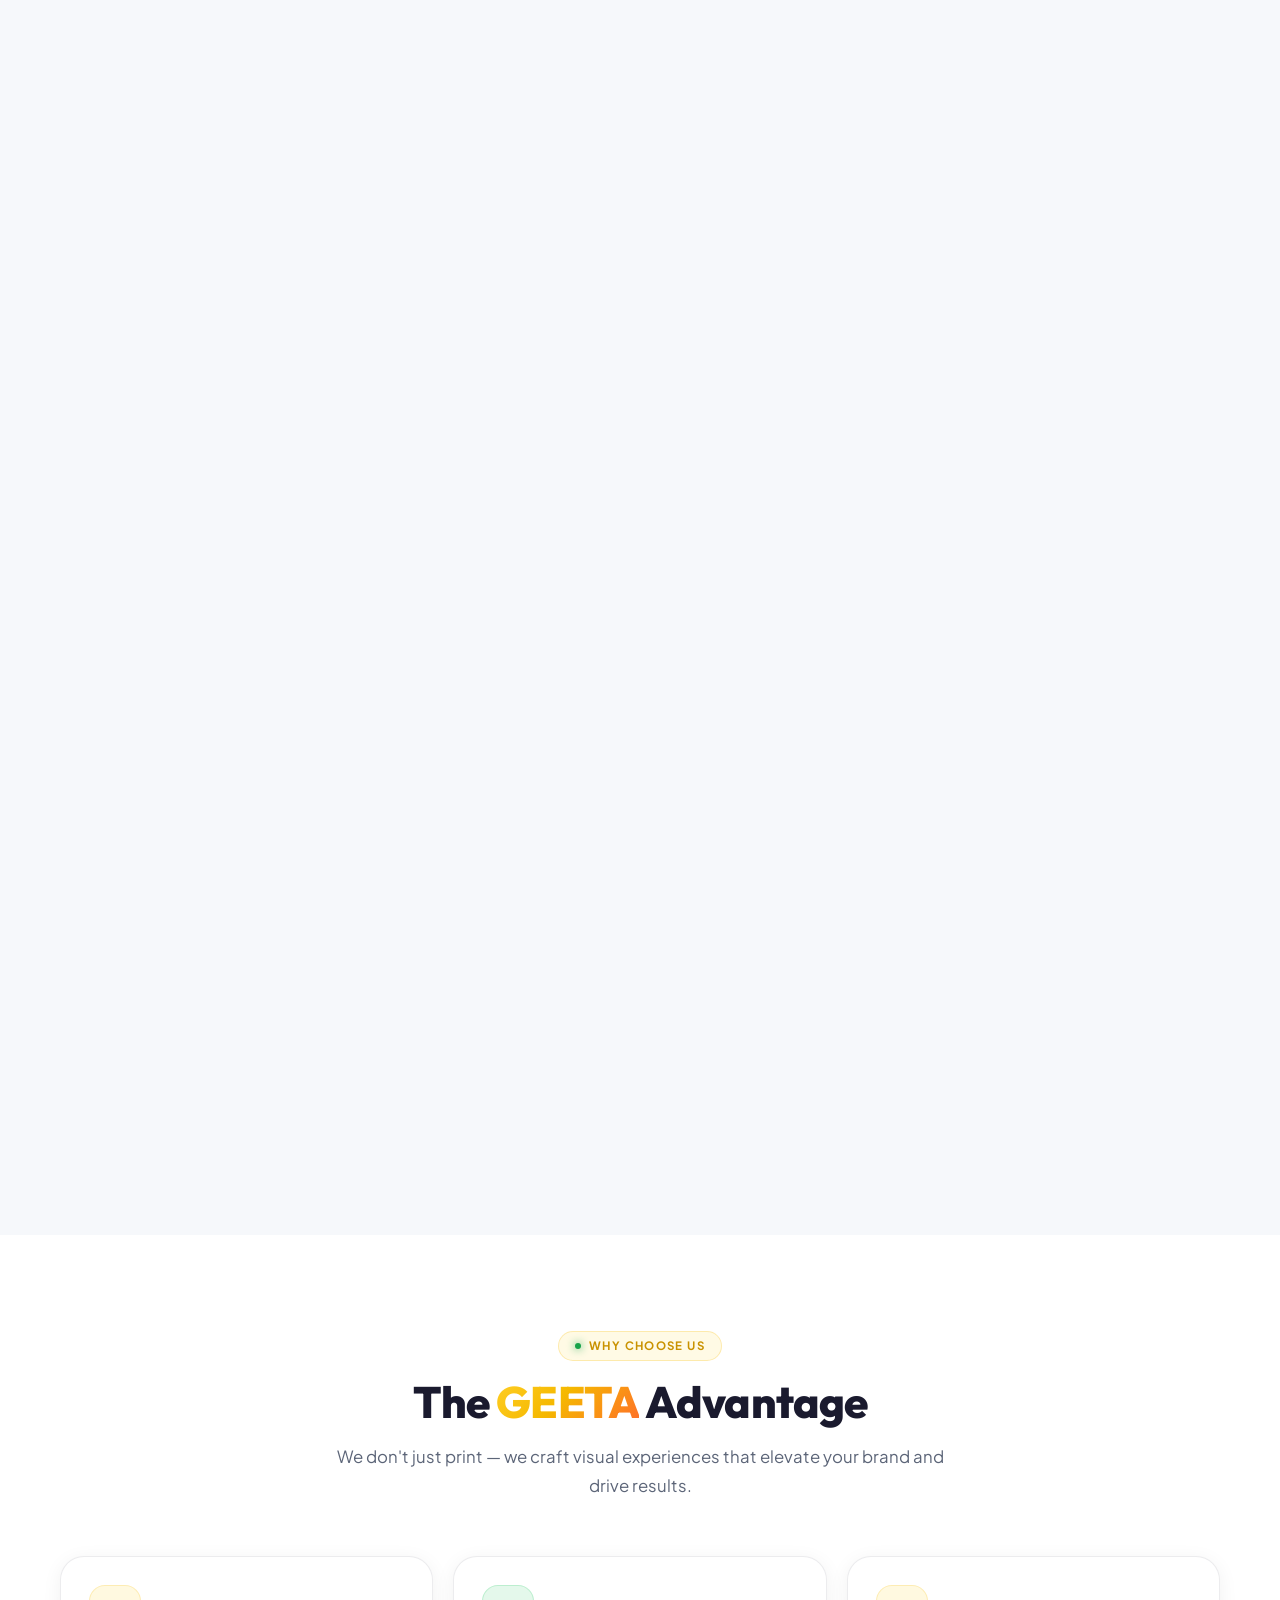
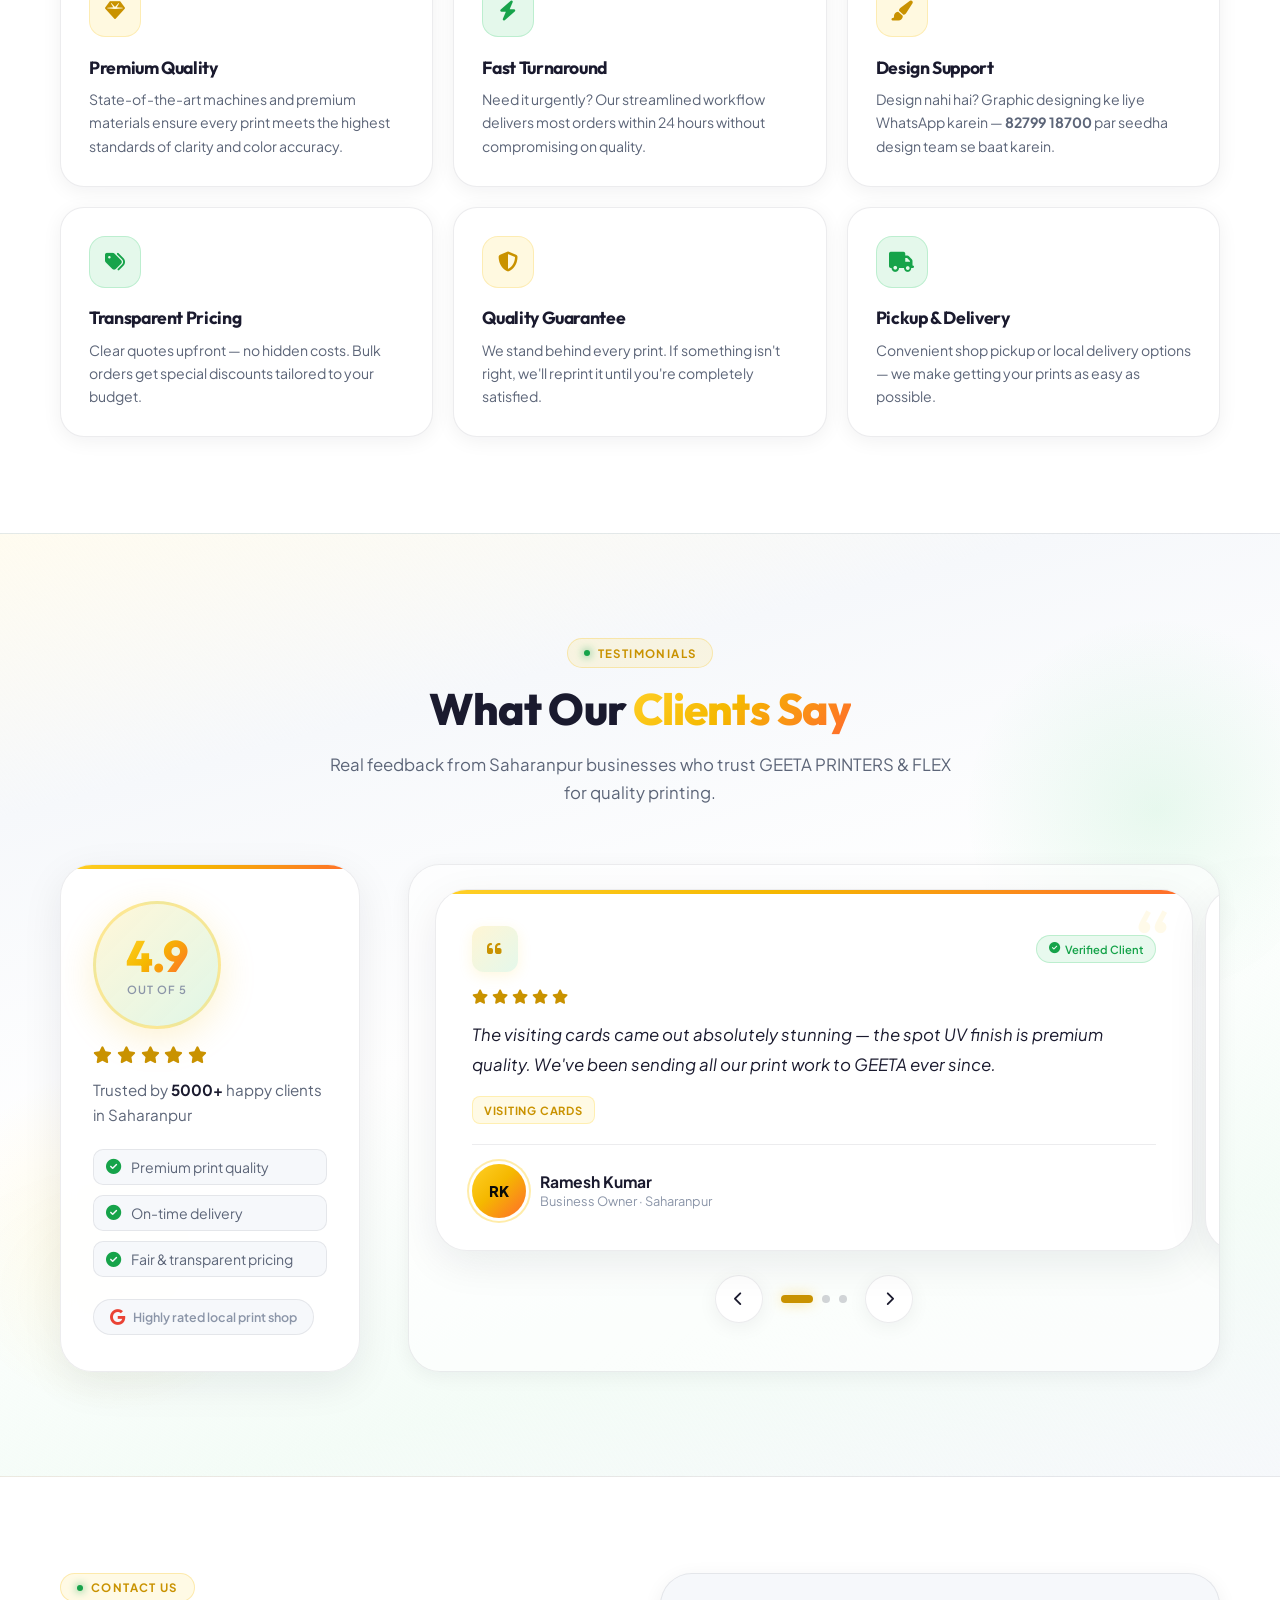
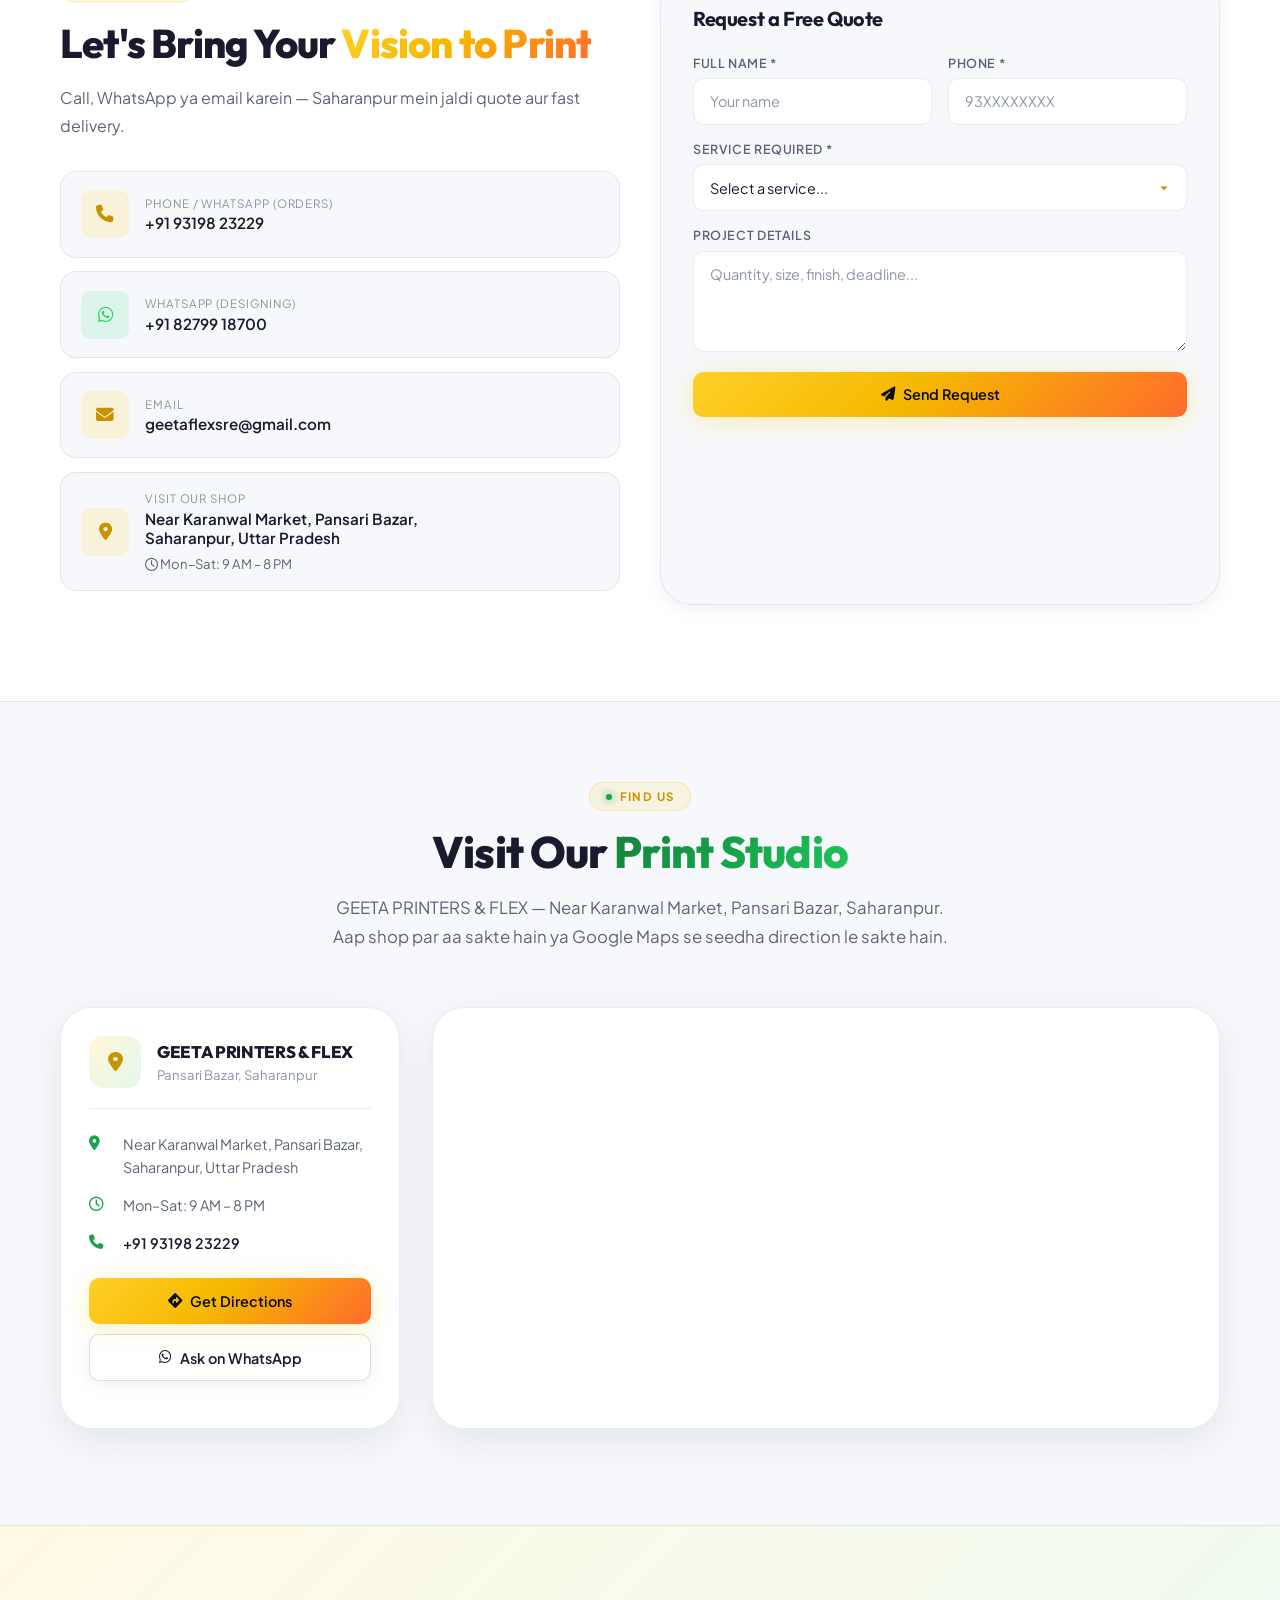
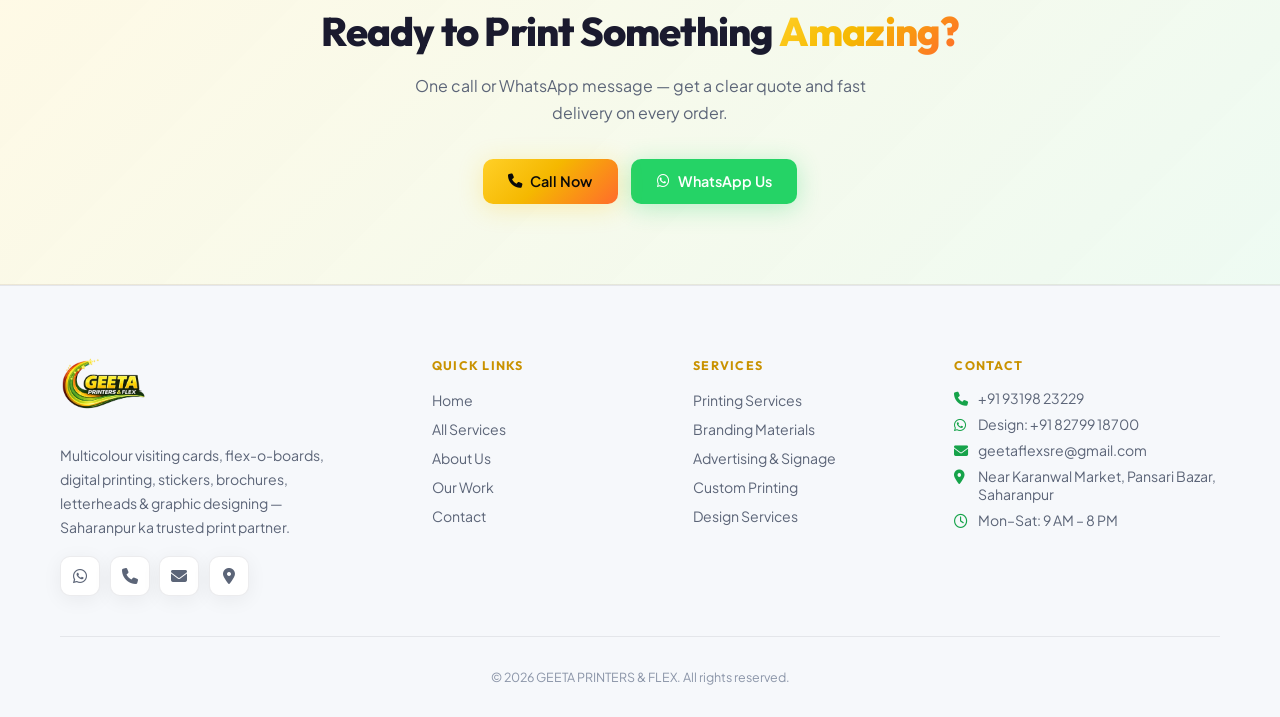
==== commit 2b7bfcb8: "Update navigation links to "Our Work" and replace portfolio images with local assets; enhance styles" ====
--- a/index.html
+++ b/index.html
@@ -30,7 +30,7 @@
     </button>
     <a href="services.html" onclick="closeMobileMenu()">All Services</a>
     <a href="index.html#about" onclick="closeMobileMenu()">About</a>
-    <a href="index.html#gallery" onclick="closeMobileMenu()">Portfolio</a>
+    <a href="work.html" onclick="closeMobileMenu()">Our Work</a>
     <a href="index.html#why" onclick="closeMobileMenu()">Why Us</a>
     <a href="index.html#contact" onclick="closeMobileMenu()">Contact</a>
     <a href="tel:+919319823229" class="btn btn-primary"><i class="fas fa-phone"></i> Call Now</a>
@@ -47,7 +47,7 @@
       <ul class="navbar__links">
         <li><a href="services.html" class="nav-link">Services</a></li>
         <li><a href="#about" class="nav-link">About</a></li>
-        <li><a href="#gallery" class="nav-link">Portfolio</a></li>
+        <li><a href="work.html" class="nav-link">Our Work</a></li>
         <li><a href="#why" class="nav-link">Why Us</a></li>
         <li><a href="#contact" class="nav-link">Contact</a></li>
       </ul>
@@ -172,7 +172,7 @@
       <div class="services__grid services__grid--featured">
         <article class="service-card service-card--premium reveal">
           <div class="service-card__image">
-            <img src="https://images.jdmagicbox.com/quickquotes/images_main/flex-banner-2182196259-qdww4rnk.jpg" alt="Flex printing banner" loading="lazy">
+            <img src="./images/services/FLEX PRINTING.png" alt="Flex printing banner" loading="lazy">
             <div class="service-card__icon"><i class="fas fa-scroll"></i></div>
           </div>
           <div class="service-card__body">
@@ -185,7 +185,7 @@
 
         <article class="service-card service-card--premium reveal reveal-delay-1">
           <div class="service-card__image">
-            <img src="https://images.unsplash.com/photo-1612815154858-60aa0343926d?w=600&q=80" alt="Digital printing machine" loading="lazy">
+            <img src="./images/services/DIGITAL PRINTING.png" alt="Digital printing machine" loading="lazy">
             <div class="service-card__icon"><i class="fas fa-print"></i></div>
           </div>
           <div class="service-card__body">
@@ -198,7 +198,7 @@
 
         <article class="service-card service-card--premium reveal reveal-delay-2">
           <div class="service-card__image">
-            <img src="https://images.unsplash.com/photo-1626785774573-4b799315345d?w=600&q=80" alt="Visiting cards printing" loading="lazy">
+            <img src="./images/services/VISITING CARDS.png" alt="Visiting cards printing" loading="lazy">
             <div class="service-card__icon"><i class="fas fa-id-card"></i></div>
           </div>
           <div class="service-card__body">
@@ -211,7 +211,7 @@
 
         <article class="service-card service-card--premium reveal">
           <div class="service-card__image">
-            <img src="https://images.unsplash.com/photo-1558618666-fcd25c85cd64?w=600&q=80" alt="Banner printing" loading="lazy">
+            <img src="./images/services/BANNER PRINTING.png" alt="Banner printing" loading="lazy">
             <div class="service-card__icon"><i class="fas fa-flag"></i></div>
           </div>
           <div class="service-card__body">
@@ -224,7 +224,7 @@
 
         <article class="service-card service-card--premium reveal reveal-delay-1">
           <div class="service-card__image">
-            <img src="https://i0.wp.com/www.printivity.com/insights/wp-content/uploads/2019/07/Cooper_College_Education-Trifold_Brochure.jpg?w=800&ssl=1" alt="Brochure printing" loading="lazy">
+            <img src="./images/services/BROCHURES.png" alt="Brochure printing" loading="lazy">
             <div class="service-card__icon"><i class="fas fa-book-open"></i></div>
           </div>
           <div class="service-card__body">
@@ -237,7 +237,7 @@
 
         <article class="service-card service-card--premium reveal reveal-delay-2">
           <div class="service-card__image">
-            <img src="https://images.unsplash.com/photo-1582719478250-c89cae4dc85b?w=600&q=80" alt="Sticker printing" loading="lazy">
+            <img src="./images/services/STICKER PRINTING.png" alt="Sticker printing" loading="lazy">
             <div class="service-card__icon"><i class="fas fa-sticky-note"></i></div>
           </div>
           <div class="service-card__body">
@@ -300,46 +300,74 @@
       </div>
 
       <div class="gallery__grid">
-        <div class="gallery-item gallery-item--large reveal">
-          <img src="https://images.unsplash.com/photo-1626785774573-4b799315345d?w=900&q=80" alt="Premium visiting cards" loading="lazy">
-          <div class="gallery-item__overlay"><i class="fas fa-expand"></i></div>
+        <a href="work.html" class="gallery-item gallery-item--large reveal">
+          <img src="images/work/PREMIUM%20BUSINESS%20CARDS%20SHOWCASE.png" alt="Premium Business Cards Showcase" loading="lazy">
+          <div class="gallery-item__overlay"><i class="fas fa-arrow-right"></i></div>
+          <div class="gallery-item__caption">
+            <h4>Premium Business Cards Showcase</h4>
+            <p>GEETA PRINTERS & FLEX</p>
+          </div>
+        </a>
+        <a href="work.html" class="gallery-item reveal reveal-delay-1">
+          <img src="images/work/FLEX%20BANNER%20INSTALLATION.png" alt="Flex Banner Installation" loading="lazy">
+          <div class="gallery-item__overlay"><i class="fas fa-arrow-right"></i></div>
+          <div class="gallery-item__caption">
+            <h4>Flex Banner Installation</h4>
+            <p>GEETA PRINTERS & FLEX</p>
+          </div>
+        </a>
+        <a href="work.html" class="gallery-item reveal reveal-delay-2">
+          <img src="images/work/SHOP%20BRANDING%20PROJECT.png" alt="Shop Branding Project" loading="lazy">
+          <div class="gallery-item__overlay"><i class="fas fa-arrow-right"></i></div>
+          <div class="gallery-item__caption">
+            <h4>Shop Branding Project</h4>
+            <p>GEETA PRINTERS & FLEX</p>
+          </div>
+        </a>
+        <a href="work.html" class="gallery-item reveal reveal-delay-0">
+          <img src="images/work/GLOW%20SIGN%20BOARD%20PROJECT.png" alt="Glow Sign Board Project" loading="lazy">
+          <div class="gallery-item__overlay"><i class="fas fa-arrow-right"></i></div>
+          <div class="gallery-item__caption">
+            <h4>Glow Sign Board Project</h4>
+            <p>GEETA PRINTERS & FLEX</p>
+          </div>
+        </a>
+        <a href="work.html" class="gallery-item reveal reveal-delay-1">
+          <img src="images/work/BROCHURE%20MOCKUP%20PRESENTATION.png" alt="Brochure Mockup Presentation" loading="lazy">
+          <div class="gallery-item__overlay"><i class="fas fa-arrow-right"></i></div>
+          <div class="gallery-item__caption">
+            <h4>Brochure Mockup Presentation</h4>
+            <p>GEETA PRINTERS & FLEX</p>
+          </div>
+        </a>
+        <a href="work.html" class="gallery-item reveal reveal-delay-2">
+          <img src="images/work/WEDDING%20CARD%20COLLECTION.png" alt="Wedding Card Collection" loading="lazy">
+          <div class="gallery-item__overlay"><i class="fas fa-arrow-right"></i></div>
+          <div class="gallery-item__caption">
+            <h4>Wedding Card Collection</h4>
+            <p>GEETA PRINTERS & FLEX</p>
+          </div>
+        </a>
+        <a href="work.html" class="gallery-item reveal">
+          <img src="images/work/VISITING%20CARDS.png" alt="Premium Visiting Cards" loading="lazy">
+          <div class="gallery-item__overlay"><i class="fas fa-arrow-right"></i></div>
           <div class="gallery-item__caption">
             <h4>Premium Visiting Cards</h4>
-            <p>Matte · Glossy · Spot UV Finish</p>
-          </div>
-        </div>
-        <div class="gallery-item reveal reveal-delay-1">
-          <img src="https://images.unsplash.com/photo-1558618666-fcd25c85cd64?w=600&q=80" alt="Flex banner printing" loading="lazy">
-          <div class="gallery-item__overlay"><i class="fas fa-expand"></i></div>
+            <p>GEETA PRINTERS & FLEX</p>
+          </div>
+        </a>
+        <a href="work.html" class="gallery-item reveal reveal-delay-1">
+          <img src="images/work/DIGITAL%20PRINTING%20OPERATIONS.png" alt="Digital Printing Operations" loading="lazy">
+          <div class="gallery-item__overlay"><i class="fas fa-arrow-right"></i></div>
           <div class="gallery-item__caption">
-            <h4>Flex & Banner</h4>
-            <p>Large Format Print</p>
-          </div>
-        </div>
-        <div class="gallery-item reveal reveal-delay-2">
-          <img src="https://images.unsplash.com/photo-1563986768609-322da13575f3?w=600&q=80" alt="Brochure printing" loading="lazy">
-          <div class="gallery-item__overlay"><i class="fas fa-expand"></i></div>
-          <div class="gallery-item__caption">
-            <h4>Brochures</h4>
-            <p>Marketing Collateral</p>
-          </div>
-        </div>
-        <div class="gallery-item reveal">
-          <img src="https://images.unsplash.com/photo-1607083206869-4c8dab5c2632?w=600&q=80" alt="Premium finish cards" loading="lazy">
-          <div class="gallery-item__overlay"><i class="fas fa-expand"></i></div>
-          <div class="gallery-item__caption">
-            <h4>Premium Finish</h4>
-            <p>Gold Foil · 3D UV</p>
-          </div>
-        </div>
-        <div class="gallery-item reveal reveal-delay-1">
-          <img src="https://images.unsplash.com/photo-1513475382585-d06e58bcb0e0?w=600&q=80" alt="Wedding cards" loading="lazy">
-          <div class="gallery-item__overlay"><i class="fas fa-expand"></i></div>
-          <div class="gallery-item__caption">
-            <h4>Invitation Cards</h4>
-            <p>Wedding & Events</p>
-          </div>
-        </div>
+            <h4>Digital Printing Operations</h4>
+            <p>GEETA PRINTERS & FLEX</p>
+          </div>
+        </a>
+      </div>
+
+      <div class="gallery__footer reveal">
+        <a href="work.html" class="btn btn-outline btn-view-all">View All Work <i class="fas fa-arrow-right"></i></a>
       </div>
     </div>
   </section>
@@ -392,60 +420,100 @@
       <div class="section-header reveal">
         <span class="section-tag">Testimonials</span>
         <h2 class="font-heading">What Our <span class="text-gradient">Clients Say</span></h2>
-        <p>Real feedback from businesses who trust GEETA PRINTERS & FLEX for their printing needs.</p>
-      </div>
-
-      <div class="testimonials__slider-wrap reveal">
-        <div class="testimonials__track" id="testimonialTrack">
-          <div class="testimonial-card">
-            <div class="testimonial-card__inner">
-              <div class="testimonial-card__stars">★★★★★</div>
-              <p class="testimonial-card__text">"The visiting cards came out absolutely stunning — the spot UV finish is premium quality. We've been sending all our print work to GEETA ever since."</p>
-              <div class="testimonial-card__author">
-                <div class="testimonial-card__avatar">RK</div>
-                <div class="testimonial-card__info">
-                  <div class="testimonial-card__name">Ramesh Kumar</div>
-                  <div class="testimonial-card__role">Business Owner</div>
-                </div>
-              </div>
-            </div>
-          </div>
-          <div class="testimonial-card">
-            <div class="testimonial-card__inner">
-              <div class="testimonial-card__stars">★★★★★</div>
-              <p class="testimonial-card__text">"Ordered 500 ID cards for our school — delivered on time with perfect quality. The team was professional and responsive throughout."</p>
-              <div class="testimonial-card__author">
-                <div class="testimonial-card__avatar">SP</div>
-                <div class="testimonial-card__info">
-                  <div class="testimonial-card__name">Sunita Patel</div>
-                  <div class="testimonial-card__role">School Administrator</div>
-                </div>
-              </div>
-            </div>
-          </div>
-          <div class="testimonial-card">
-            <div class="testimonial-card__inner">
-              <div class="testimonial-card__stars">★★★★★</div>
-              <p class="testimonial-card__text">"Our shop flex banner was ready in one day — colors were vibrant and exactly matched our brand. Highly recommend for any flex work!"</p>
-              <div class="testimonial-card__author">
-                <div class="testimonial-card__avatar">AM</div>
-                <div class="testimonial-card__info">
-                  <div class="testimonial-card__name">Amit Mehta</div>
-                  <div class="testimonial-card__role">Electronics Store Owner</div>
-                </div>
-              </div>
-            </div>
-          </div>
-        </div>
-
-        <div class="testimonials__nav">
-          <button class="testimonials__btn" id="testimonialPrev" aria-label="Previous testimonial">
-            <i class="fas fa-chevron-left"></i>
-          </button>
-          <div class="testimonials__dots" id="testimonialDots"></div>
-          <button class="testimonials__btn" id="testimonialNext" aria-label="Next testimonial">
-            <i class="fas fa-chevron-right"></i>
-          </button>
+        <p>Real feedback from Saharanpur businesses who trust GEETA PRINTERS &amp; FLEX for quality printing.</p>
+      </div>
+
+      <div class="testimonials__layout">
+        <aside class="testimonials__summary reveal">
+          <div class="testimonials__score-ring">
+            <span class="testimonials__score">4.9</span>
+            <span class="testimonials__score-label">out of 5</span>
+          </div>
+          <div class="testimonials__score-stars" aria-hidden="true">
+            <i class="fas fa-star"></i><i class="fas fa-star"></i><i class="fas fa-star"></i><i class="fas fa-star"></i><i class="fas fa-star"></i>
+          </div>
+          <p class="testimonials__score-text">Trusted by <strong>5000+</strong> happy clients in Saharanpur</p>
+          <ul class="testimonials__highlights">
+            <li><i class="fas fa-circle-check"></i> Premium print quality</li>
+            <li><i class="fas fa-circle-check"></i> On-time delivery</li>
+            <li><i class="fas fa-circle-check"></i> Fair &amp; transparent pricing</li>
+          </ul>
+          <div class="testimonials__google">
+            <i class="fab fa-google"></i>
+            <span>Highly rated local print shop</span>
+          </div>
+        </aside>
+
+        <div class="testimonials__slider-wrap reveal reveal-delay-1">
+          <div class="testimonials__track" id="testimonialTrack">
+            <div class="testimonial-card">
+              <div class="testimonial-card__inner">
+                <div class="testimonial-card__top">
+                  <span class="testimonial-card__quote"><i class="fas fa-quote-left"></i></span>
+                  <span class="testimonial-card__badge"><i class="fas fa-circle-check"></i> Verified Client</span>
+                </div>
+                <div class="testimonial-card__stars" aria-label="5 out of 5 stars">
+                  <i class="fas fa-star"></i><i class="fas fa-star"></i><i class="fas fa-star"></i><i class="fas fa-star"></i><i class="fas fa-star"></i>
+                </div>
+                <p class="testimonial-card__text">The visiting cards came out absolutely stunning — the spot UV finish is premium quality. We've been sending all our print work to GEETA ever since.</p>
+                <span class="testimonial-card__service">Visiting Cards</span>
+                <div class="testimonial-card__author">
+                  <div class="testimonial-card__avatar">RK</div>
+                  <div class="testimonial-card__info">
+                    <div class="testimonial-card__name">Ramesh Kumar</div>
+                    <p class="testimonial-card__role">Business Owner · Saharanpur</p>
+                  </div>
+                </div>
+              </div>
+            </div>            <div class="testimonial-card">
+              <div class="testimonial-card__inner">
+                <div class="testimonial-card__top">
+                  <span class="testimonial-card__quote"><i class="fas fa-quote-left"></i></span>
+                  <span class="testimonial-card__badge"><i class="fas fa-circle-check"></i> Verified Client</span>
+                </div>
+                <div class="testimonial-card__stars" aria-label="5 out of 5 stars">
+                  <i class="fas fa-star"></i><i class="fas fa-star"></i><i class="fas fa-star"></i><i class="fas fa-star"></i><i class="fas fa-star"></i>
+                </div>
+                <p class="testimonial-card__text">Ordered 500 ID cards for our school — delivered on time with perfect quality. The team was professional and responsive throughout.</p>
+                <span class="testimonial-card__service">ID Cards &amp; Printing</span>
+                <div class="testimonial-card__author">
+                  <div class="testimonial-card__avatar">SP</div>
+                  <div class="testimonial-card__info">
+                    <div class="testimonial-card__name">Sunita Patel</div>
+                    <p class="testimonial-card__role">School Administrator · Saharanpur</p>
+                  </div>
+                </div>
+              </div>
+            </div>            <div class="testimonial-card">
+              <div class="testimonial-card__inner">
+                <div class="testimonial-card__top">
+                  <span class="testimonial-card__quote"><i class="fas fa-quote-left"></i></span>
+                  <span class="testimonial-card__badge"><i class="fas fa-circle-check"></i> Verified Client</span>
+                </div>
+                <div class="testimonial-card__stars" aria-label="5 out of 5 stars">
+                  <i class="fas fa-star"></i><i class="fas fa-star"></i><i class="fas fa-star"></i><i class="fas fa-star"></i><i class="fas fa-star"></i>
+                </div>
+                <p class="testimonial-card__text">Our shop flex banner was ready in one day — colors were vibrant and exactly matched our brand. Highly recommend for any flex work!</p>
+                <span class="testimonial-card__service">Flex Printing</span>
+                <div class="testimonial-card__author">
+                  <div class="testimonial-card__avatar">AM</div>
+                  <div class="testimonial-card__info">
+                    <div class="testimonial-card__name">Amit Mehta</div>
+                    <p class="testimonial-card__role">Electronics Store Owner · Saharanpur</p>
+                  </div>
+                </div>
+              </div>
+            </div>
+          </div>
+          <div class="testimonials__nav">
+            <button class="testimonials__btn" id="testimonialPrev" aria-label="Previous testimonial">
+              <i class="fas fa-chevron-left"></i>
+            </button>
+            <div class="testimonials__dots" id="testimonialDots"></div>
+            <button class="testimonials__btn" id="testimonialNext" aria-label="Next testimonial">
+              <i class="fas fa-chevron-right"></i>
+            </button>
+          </div>
         </div>
       </div>
     </div>
@@ -634,7 +702,7 @@
             <li><a href="index.html">Home</a></li>
             <li><a href="services.html">All Services</a></li>
             <li><a href="index.html#about">About Us</a></li>
-            <li><a href="index.html#gallery">Portfolio</a></li>
+            <li><a href="work.html">Our Work</a></li>
             <li><a href="index.html#contact">Contact</a></li>
           </ul>
         </div>
--- a/css/style.css
+++ b/css/style.css
@@ -1530,6 +1530,137 @@
   transform: scale(1);
 }
 
+a.gallery-item {
+  display: block;
+  text-decoration: none;
+  color: inherit;
+}
+
+.gallery__footer {
+  text-align: center;
+  margin-top: 2.5rem;
+  padding-top: 0.5rem;
+}
+
+/* ── Work / Portfolio Page (Pinterest masonry) ── */
+.page-hero--work {
+  padding-bottom: 3rem;
+}
+
+.work-page {
+  padding: 3rem 0 5rem;
+  background: var(--bg-soft);
+}
+
+.work-masonry {
+  column-count: 1;
+  column-gap: 1.25rem;
+}
+
+.work-masonry__item {
+  display: block;
+  position: relative;
+  break-inside: avoid;
+  margin-bottom: 1.25rem;
+  border-radius: var(--radius-lg);
+  overflow: hidden;
+  border: 1px solid var(--border);
+  box-shadow: var(--shadow-soft);
+  text-decoration: none;
+  color: inherit;
+  background: var(--bg-page);
+  transition: var(--transition);
+  cursor: default;
+}
+
+.work-masonry__item img {
+  width: 100%;
+  height: auto;
+  display: block;
+  vertical-align: middle;
+  transition: transform 0.55s ease;
+}
+
+.work-masonry__item::before {
+  content: '';
+  position: absolute;
+  inset: 0;
+  background: linear-gradient(
+    to top,
+    rgba(7, 7, 8, 0.92) 0%,
+    rgba(7, 7, 8, 0.35) 45%,
+    transparent 70%
+  );
+  opacity: 0;
+  transition: opacity 0.4s ease;
+  z-index: 1;
+}
+
+.work-masonry__overlay {
+  position: absolute;
+  inset: 0;
+  display: flex;
+  flex-direction: column;
+  justify-content: flex-end;
+  padding: 1.35rem 1.25rem;
+  z-index: 2;
+  opacity: 0;
+  transform: translateY(12px);
+  transition: opacity 0.4s ease, transform 0.4s ease;
+  pointer-events: none;
+}
+
+.work-masonry__tag {
+  display: inline-block;
+  font-size: 0.68rem;
+  font-weight: 700;
+  text-transform: uppercase;
+  letter-spacing: 0.08em;
+  color: var(--yellow-deep);
+  background: rgba(255, 208, 40, 0.15);
+  border: 1px solid rgba(255, 208, 40, 0.3);
+  padding: 0.28rem 0.55rem;
+  border-radius: 6px;
+  width: fit-content;
+  margin-bottom: 0.5rem;
+}
+
+.work-masonry__overlay h3 {
+  font-size: 1.05rem;
+  font-weight: 700;
+  color: #fff;
+  margin: 0 0 0.35rem;
+  line-height: 1.3;
+}
+
+.work-masonry__overlay p {
+  font-size: 0.78rem;
+  color: rgba(255, 255, 255, 0.75);
+  margin: 0;
+  display: flex;
+  align-items: center;
+  gap: 0.4rem;
+}
+
+.work-masonry__item:hover {
+  border-color: var(--border-glow);
+  box-shadow: var(--shadow-medium), 0 16px 40px rgba(255, 208, 40, 0.1);
+  transform: translateY(-4px);
+}
+
+.work-masonry__item:hover::before {
+  opacity: 1;
+}
+
+.work-masonry__item:hover .work-masonry__overlay {
+  opacity: 1;
+  transform: translateY(0);
+}
+
+.work-masonry__item:hover img {
+  transform: scale(1.04);
+}
+
 /* ── Why Choose Us ── */
 .why {
   padding: 6rem 0;
@@ -1622,31 +1753,40 @@
 
 /* ── Testimonials ── */
 .testimonials {
-  padding: 6rem 0;
-  background: linear-gradient(180deg, var(--bg-soft) 0%, rgba(255, 208, 40, 0.04) 50%, var(--bg-soft) 100%);
+  padding: 6.5rem 0;
+  background: linear-gradient(
+    165deg,
+    rgba(255, 208, 40, 0.07) 0%,
+    var(--bg-soft) 22%,
+    #ffffff 50%,
+    rgba(34, 197, 94, 0.05) 78%,
+    var(--bg-soft) 100%
+  );
   overflow: hidden;
   position: relative;
+  border-top: 1px solid var(--border);
+  border-bottom: 1px solid var(--border);
 }
 
 .testimonials::before {
   content: '';
   position: absolute;
-  top: 10%;
-  right: -8%;
-  width: 320px;
-  height: 320px;
-  background: radial-gradient(circle, rgba(34, 197, 94, 0.08) 0%, transparent 70%);
+  top: 8%;
+  right: -6%;
+  width: 400px;
+  height: 400px;
+  background: radial-gradient(circle, rgba(34, 197, 94, 0.1) 0%, transparent 68%);
   pointer-events: none;
 }
 
 .testimonials::after {
   content: '';
   position: absolute;
-  bottom: 5%;
-  left: -6%;
-  width: 280px;
-  height: 280px;
-  background: radial-gradient(circle, rgba(255, 208, 40, 0.1) 0%, transparent 70%);
+  bottom: 6%;
+  left: -5%;
+  width: 360px;
+  height: 360px;
+  background: radial-gradient(circle, rgba(255, 208, 40, 0.12) 0%, transparent 68%);
   pointer-events: none;
 }
 
@@ -1654,37 +1794,50 @@
   display: grid;
   grid-template-columns: 1fr;
   gap: 2rem;
-  align-items: center;
+  align-items: stretch;
   position: relative;
   z-index: 1;
 }
 
 .testimonials__summary {
-  background: var(--bg-page);
+  background: rgba(255, 255, 255, 0.95);
   border: 1px solid var(--border);
   border-radius: var(--radius-xl);
-  padding: 2rem 1.75rem;
+  padding: 2.25rem 2rem;
   text-align: center;
   box-shadow: var(--shadow-medium);
+  backdrop-filter: blur(10px);
+  position: relative;
+  overflow: hidden;
+}
+
+.testimonials__summary::before {
+  content: '';
+  position: absolute;
+  top: 0;
+  left: 0;
+  right: 0;
+  height: 4px;
+  background: var(--gradient-brand);
 }
 
 .testimonials__score-ring {
-  width: 120px;
-  height: 120px;
-  margin: 0 auto 1rem;
+  width: 128px;
+  height: 128px;
+  margin: 0 auto 1.1rem;
   border-radius: 50%;
-  background: linear-gradient(135deg, rgba(255, 208, 40, 0.15), rgba(34, 197, 94, 0.12));
-  border: 2px solid rgba(255, 208, 40, 0.35);
+  background: linear-gradient(135deg, rgba(255, 208, 40, 0.18), rgba(34, 197, 94, 0.14));
+  border: 3px solid rgba(255, 208, 40, 0.4);
   display: flex;
   flex-direction: column;
   align-items: center;
   justify-content: center;
-  box-shadow: 0 8px 32px rgba(245, 184, 0, 0.15);
+  box-shadow: 0 10px 36px rgba(245, 184, 0, 0.18);
 }
 
 .testimonials__score {
   font-family: 'Outfit', sans-serif;
-  font-size: 2.5rem;
+  font-size: 2.75rem;
   font-weight: 800;
   line-height: 1;
   background: var(--gradient-brand);
@@ -1694,60 +1847,89 @@
 }
 
 .testimonials__score-label {
-  font-size: 0.72rem;
+  font-size: 0.7rem;
   color: var(--text-soft);
-  margin-top: 0.15rem;
+  margin-top: 0.2rem;
   text-transform: uppercase;
-  letter-spacing: 0.06em;
+  letter-spacing: 0.08em;
+  font-weight: 600;
 }
 
 .testimonials__score-stars {
   display: flex;
   justify-content: center;
-  gap: 0.25rem;
+  gap: 0.3rem;
   color: var(--yellow-deep);
-  font-size: 1rem;
-  margin-bottom: 0.75rem;
+  font-size: 1.05rem;
+  margin-bottom: 0.85rem;
 }
 
 .testimonials__score-text {
-  font-size: 0.92rem;
-  color: var(--text-muted);
-  margin: 0 0 1.25rem;
-  line-height: 1.6;
+  font-size: 0.95rem;
+  color: var(--text-muted);
+  margin: 0 0 1.35rem;
+  line-height: 1.65;
 }
 
 .testimonials__score-text strong {
   color: var(--text-primary);
+  font-weight: 700;
 }
 
 .testimonials__highlights {
   list-style: none;
   padding: 0;
-  margin: 0;
+  margin: 0 0 1.35rem;
   text-align: left;
   display: flex;
   flex-direction: column;
-  gap: 0.55rem;
+  gap: 0.65rem;
 }
 
 .testimonials__highlights li {
-  font-size: 0.85rem;
-  color: var(--text-muted);
-  display: flex;
-  align-items: center;
-  gap: 0.5rem;
+  font-size: 0.88rem;
+  color: var(--text-muted);
+  display: flex;
+  align-items: center;
+  gap: 0.6rem;
+  padding: 0.5rem 0.75rem;
+  background: var(--bg-soft);
+  border-radius: 10px;
+  border: 1px solid var(--border);
 }
 
 .testimonials__highlights i {
   color: var(--green);
-  font-size: 0.9rem;
+  font-size: 0.95rem;
   flex-shrink: 0;
+}
+
+.testimonials__google {
+  display: inline-flex;
+  align-items: center;
+  gap: 0.5rem;
+  font-size: 0.78rem;
+  font-weight: 600;
+  color: var(--text-soft);
+  padding: 0.55rem 1rem;
+  background: var(--bg-soft);
+  border-radius: 100px;
+  border: 1px solid var(--border);
+}
+
+.testimonials__google i {
+  color: #ea4335;
+  font-size: 1rem;
 }
 
 .testimonials__slider-wrap {
   position: relative;
   overflow: hidden;
+  background: rgba(255, 255, 255, 0.6);
+  border: 1px solid var(--border);
+  border-radius: var(--radius-xl);
+  padding: 1.5rem 1.25rem 1.25rem;
+  box-shadow: var(--shadow-soft);
 }
 
 .testimonials__track {
@@ -1757,20 +1939,20 @@
 
 .testimonial-card {
   flex: 0 0 100%;
-  padding: 0 0.25rem;
+  padding: 0 0.35rem;
 }
 
 .testimonial-card__inner {
   background: var(--bg-page);
   border: 1px solid var(--border);
   border-radius: var(--radius-xl);
-  padding: 2rem 1.85rem 1.75rem;
+  padding: 2rem 2rem 1.85rem;
   text-align: left;
   position: relative;
   overflow: hidden;
   box-shadow: var(--shadow-medium);
   transition: var(--transition);
-  min-height: 320px;
+  min-height: 340px;
   display: flex;
   flex-direction: column;
 }
@@ -1785,10 +1967,23 @@
   background: var(--gradient-brand);
 }
 
+.testimonial-card__inner::after {
+  content: '\201C';
+  position: absolute;
+  top: 0.5rem;
+  right: 1.25rem;
+  font-family: 'Outfit', sans-serif;
+  font-size: 5.5rem;
+  line-height: 1;
+  color: rgba(255, 208, 40, 0.1);
+  pointer-events: none;
+  user-select: none;
+}
+
 .testimonial-card__inner:hover {
   border-color: var(--border-glow);
-  box-shadow: var(--shadow-medium), 0 16px 40px rgba(255, 208, 40, 0.1);
-  transform: translateY(-3px);
+  box-shadow: var(--shadow-medium), 0 20px 48px rgba(255, 208, 40, 0.12);
+  transform: translateY(-4px);
 }
 
 .testimonial-card__top {
@@ -1796,29 +1991,32 @@
   align-items: center;
   justify-content: space-between;
   gap: 0.75rem;
-  margin-bottom: 1.15rem;
+  margin-bottom: 1.1rem;
+  position: relative;
+  z-index: 1;
 }
 
 .testimonial-card__quote {
-  width: 44px;
-  height: 44px;
+  width: 46px;
+  height: 46px;
   border-radius: 12px;
-  background: linear-gradient(135deg, rgba(255, 208, 40, 0.18), rgba(34, 197, 94, 0.1));
+  background: linear-gradient(135deg, rgba(255, 208, 40, 0.2), rgba(34, 197, 94, 0.12));
   display: flex;
   align-items: center;
   justify-content: center;
   color: var(--yellow-deep);
-  font-size: 1rem;
+  font-size: 1.05rem;
   flex-shrink: 0;
+  box-shadow: 0 4px 14px rgba(255, 208, 40, 0.15);
 }
 
 .testimonial-card__badge {
-  font-size: 0.72rem;
+  font-size: 0.7rem;
   font-weight: 600;
   color: var(--green);
   background: rgba(34, 197, 94, 0.1);
-  border: 1px solid rgba(34, 197, 94, 0.2);
-  padding: 0.35rem 0.65rem;
+  border: 1px solid rgba(34, 197, 94, 0.22);
+  padding: 0.38rem 0.7rem;
   border-radius: 100px;
   display: inline-flex;
   align-items: center;
@@ -1828,57 +2026,66 @@
 
 .testimonial-card__stars {
   color: var(--yellow-deep);
-  font-size: 0.85rem;
+  font-size: 0.9rem;
   margin-bottom: 1rem;
   display: flex;
-  gap: 0.2rem;
+  gap: 0.25rem;
+  position: relative;
+  z-index: 1;
 }
 
 .testimonial-card__text {
-  font-size: 1.02rem;
+  font-size: 1.05rem;
   color: var(--text-primary);
-  line-height: 1.75;
+  line-height: 1.8;
   margin: 0 0 1rem;
   flex: 1;
+  position: relative;
+  z-index: 1;
+  font-style: italic;
 }
 
 .testimonial-card__service {
   display: inline-block;
-  font-size: 0.72rem;
-  font-weight: 600;
+  font-size: 0.7rem;
+  font-weight: 700;
   text-transform: uppercase;
-  letter-spacing: 0.06em;
+  letter-spacing: 0.07em;
   color: var(--yellow-deep);
   background: rgba(255, 208, 40, 0.12);
-  border: 1px solid rgba(255, 208, 40, 0.25);
-  padding: 0.3rem 0.65rem;
-  border-radius: 6px;
+  border: 1px solid rgba(255, 208, 40, 0.28);
+  padding: 0.35rem 0.7rem;
+  border-radius: 8px;
   margin-bottom: 1.25rem;
   width: fit-content;
+  position: relative;
+  z-index: 1;
 }
 
 .testimonial-card__author {
   display: flex;
   align-items: center;
-  gap: 0.85rem;
-  padding-top: 1.15rem;
+  gap: 0.9rem;
+  padding-top: 1.2rem;
   border-top: 1px solid var(--border);
   margin-top: auto;
+  position: relative;
+  z-index: 1;
 }
 
 .testimonial-card__avatar {
-  width: 52px;
-  height: 52px;
+  width: 54px;
+  height: 54px;
   border-radius: 50%;
   background: var(--gradient-brand);
   display: flex;
   align-items: center;
   justify-content: center;
   font-weight: 800;
-  font-size: 0.9rem;
+  font-size: 0.92rem;
   color: #0a0a0a;
   flex-shrink: 0;
-  box-shadow: 0 0 0 3px var(--bg-page), 0 0 0 5px rgba(255, 208, 40, 0.35);
+  box-shadow: 0 0 0 3px var(--bg-page), 0 0 0 5px rgba(255, 208, 40, 0.4);
 }
 
 .testimonial-card__info {
@@ -1888,12 +2095,12 @@
 
 .testimonial-card__name {
   font-weight: 700;
-  font-size: 0.95rem;
-  margin-bottom: 0.1rem;
+  font-size: 0.98rem;
+  margin-bottom: 0.12rem;
 }
 
 .testimonial-card__role {
-  font-size: 0.78rem;
+  font-size: 0.8rem;
   color: var(--text-soft);
   margin: 0;
 }
@@ -1902,13 +2109,13 @@
   display: flex;
   align-items: center;
   justify-content: center;
-  gap: 1rem;
-  margin-top: 1.75rem;
+  gap: 1.15rem;
+  margin-top: 1.5rem;
 }
 
 .testimonials__btn {
-  width: 46px;
-  height: 46px;
+  width: 48px;
+  height: 48px;
   border-radius: 50%;
   background: var(--bg-page);
   border: 1px solid var(--border);
@@ -1919,18 +2126,19 @@
   justify-content: center;
   transition: var(--transition);
   box-shadow: var(--shadow-soft);
+  font-size: 0.9rem;
 }
 
 .testimonials__btn:hover {
-  background: rgba(255, 208, 40, 0.12);
+  background: rgba(255, 208, 40, 0.15);
   border-color: var(--border-glow);
   color: var(--yellow-deep);
-  transform: scale(1.05);
+  transform: scale(1.06);
 }
 
 .testimonials__dots {
   display: flex;
-  gap: 0.5rem;
+  gap: 0.55rem;
   align-items: center;
 }
 
@@ -1938,7 +2146,7 @@
   width: 8px;
   height: 8px;
   border-radius: 50%;
-  background: rgba(15, 23, 42, 0.15);
+  background: rgba(15, 23, 42, 0.18);
   border: none;
   cursor: pointer;
   padding: 0;
@@ -1947,8 +2155,8 @@
 
 .testimonials__dot.active {
   background: var(--yellow-deep);
-  box-shadow: 0 0 12px rgba(245, 184, 0, 0.35);
-  width: 28px;
+  box-shadow: 0 0 14px rgba(245, 184, 0, 0.4);
+  width: 32px;
   border-radius: 4px;
 }
 
@@ -2466,9 +2674,10 @@
   .location-section__map iframe { min-height: 420px; }
   .footer__grid { grid-template-columns: 1.5fr 1fr 1fr 1.2fr; }
   .testimonials__layout { grid-template-columns: 280px 1fr; gap: 2.5rem; }
-  .testimonials__summary { text-align: left; padding: 2.25rem 2rem; }
-  .testimonials__score-ring { margin: 0 0 1rem; }
+  .testimonials__summary { text-align: left; }
+  .testimonials__score-ring { margin: 0 0 1.1rem; }
   .testimonials__score-stars { justify-content: flex-start; }
+  .testimonials__google { display: flex; width: fit-content; }
   .service-list-grid { grid-template-columns: repeat(2, 1fr); }
   .service-list-grid--3 { grid-template-columns: repeat(2, 1fr); }
   .service-item-card__image { height: 180px; }
@@ -2476,7 +2685,12 @@
 
   .gallery__grid {
     grid-template-columns: repeat(3, 1fr);
-    grid-template-rows: repeat(2, 200px);
+    grid-template-rows: repeat(3, 200px);
+  }
+
+  .work-masonry {
+    column-count: 2;
+    column-gap: 1.35rem;
   }
 
   .gallery-item--large {
@@ -2499,6 +2713,7 @@
   .hero__visual-main img { object-position: 38% center; }
   .testimonials__layout { grid-template-columns: 300px 1fr; gap: 3rem; }
   .testimonial-card__inner { padding: 2.25rem 2.25rem 2rem; min-height: 340px; }
+  .work-masonry { column-count: 3; column-gap: 1.5rem; }
 }
 
 @media (max-width: 767px) {
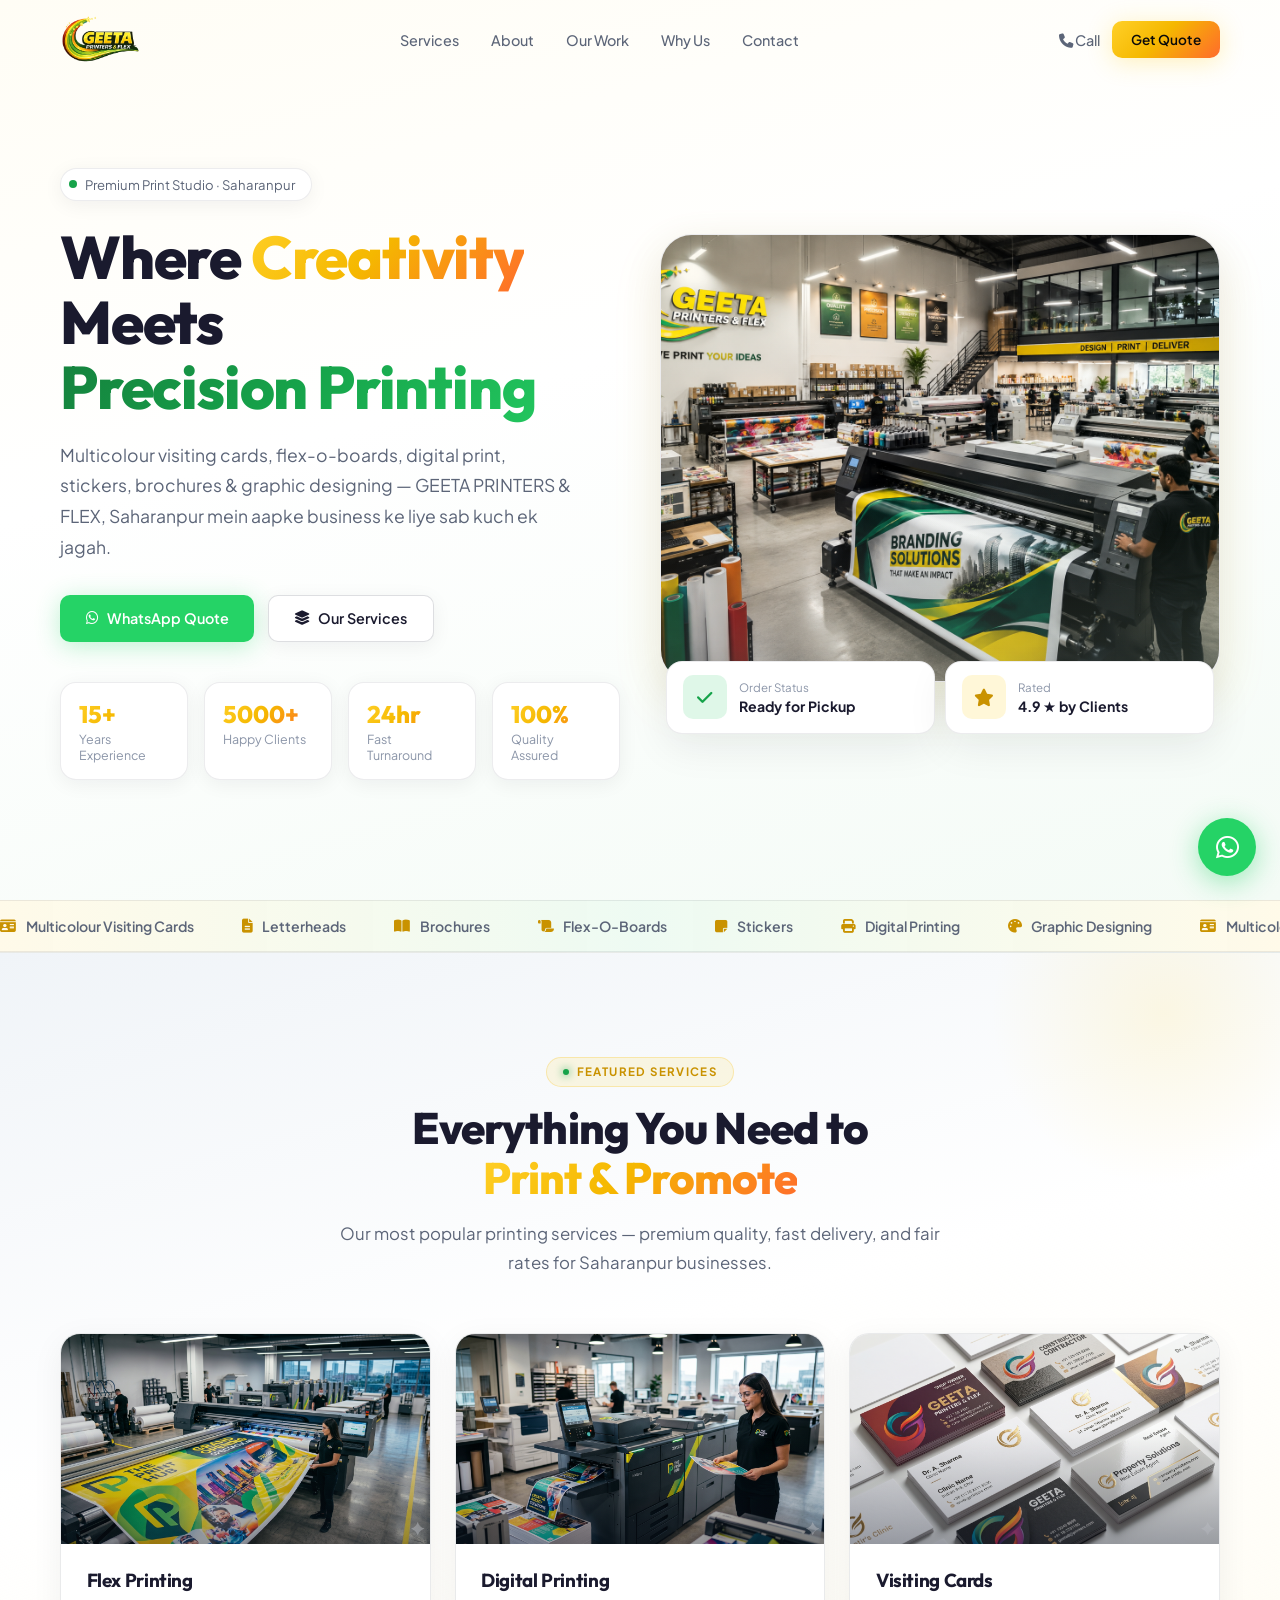
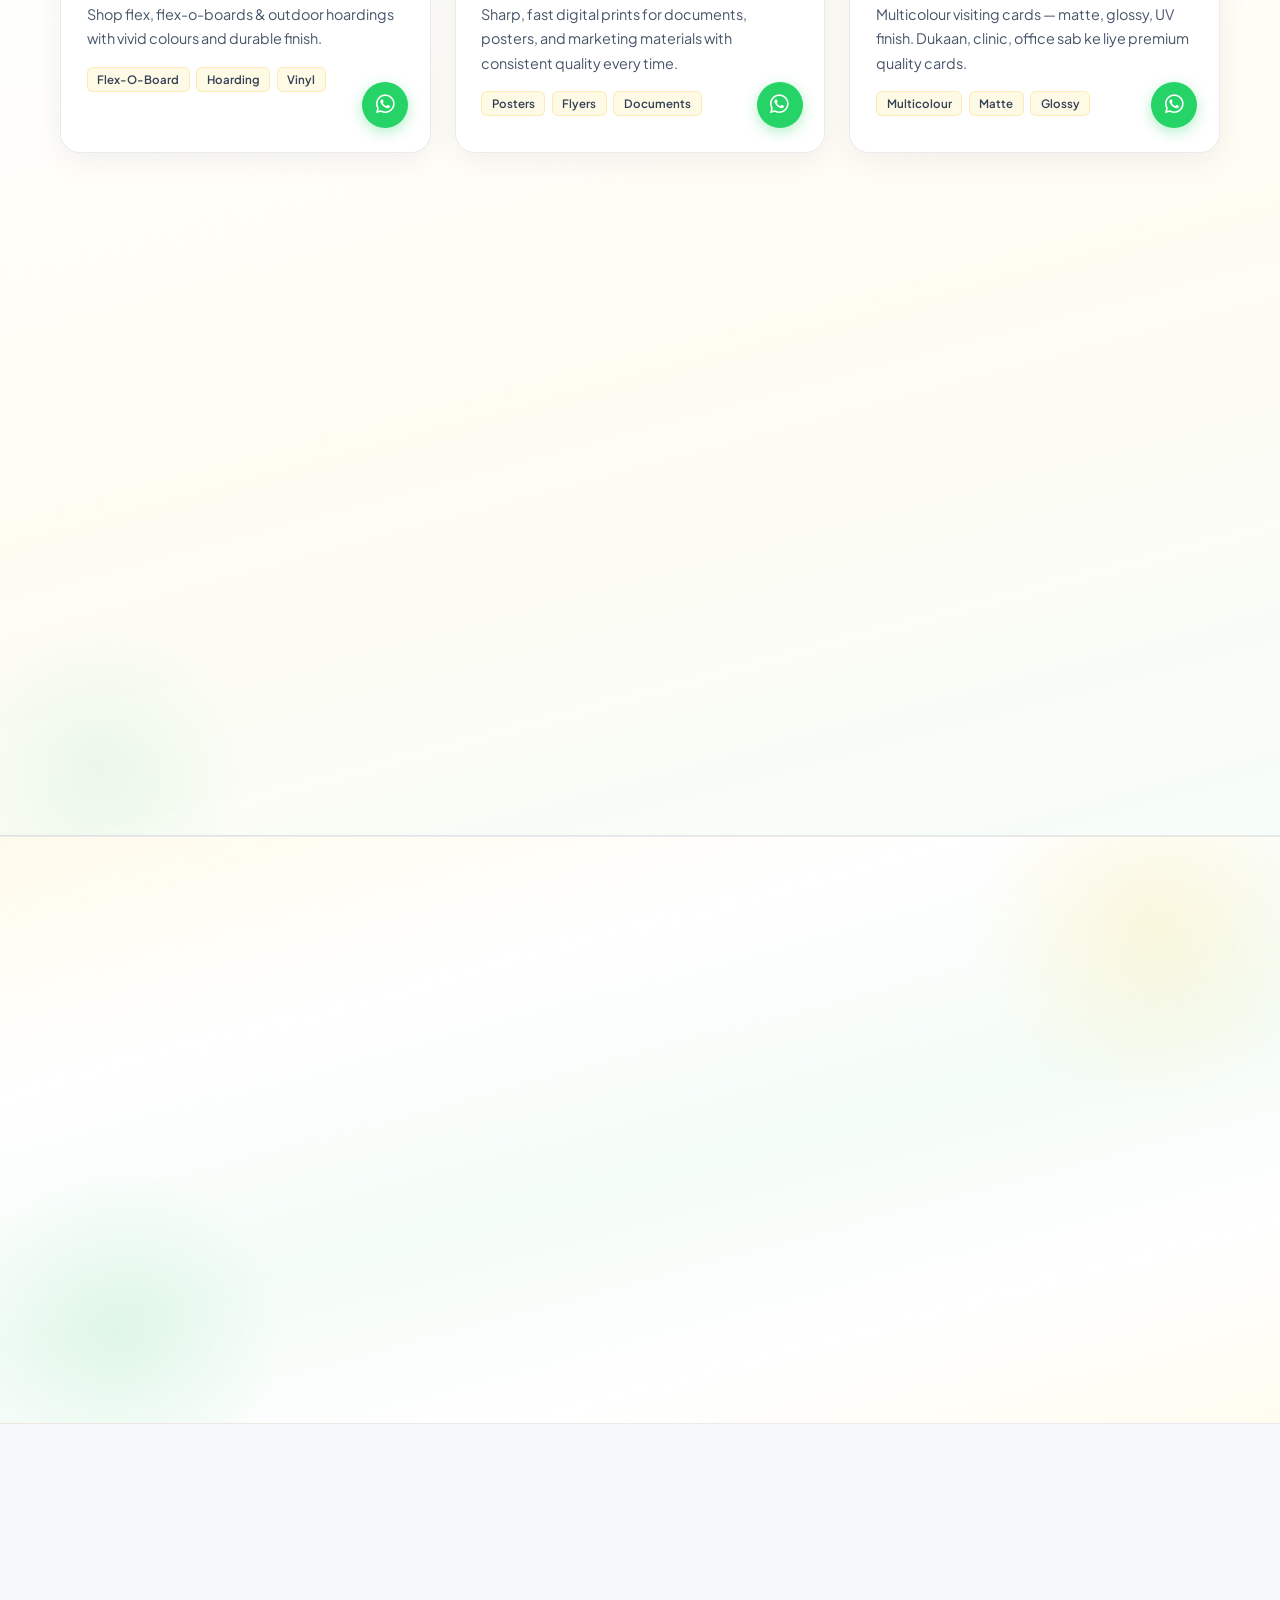
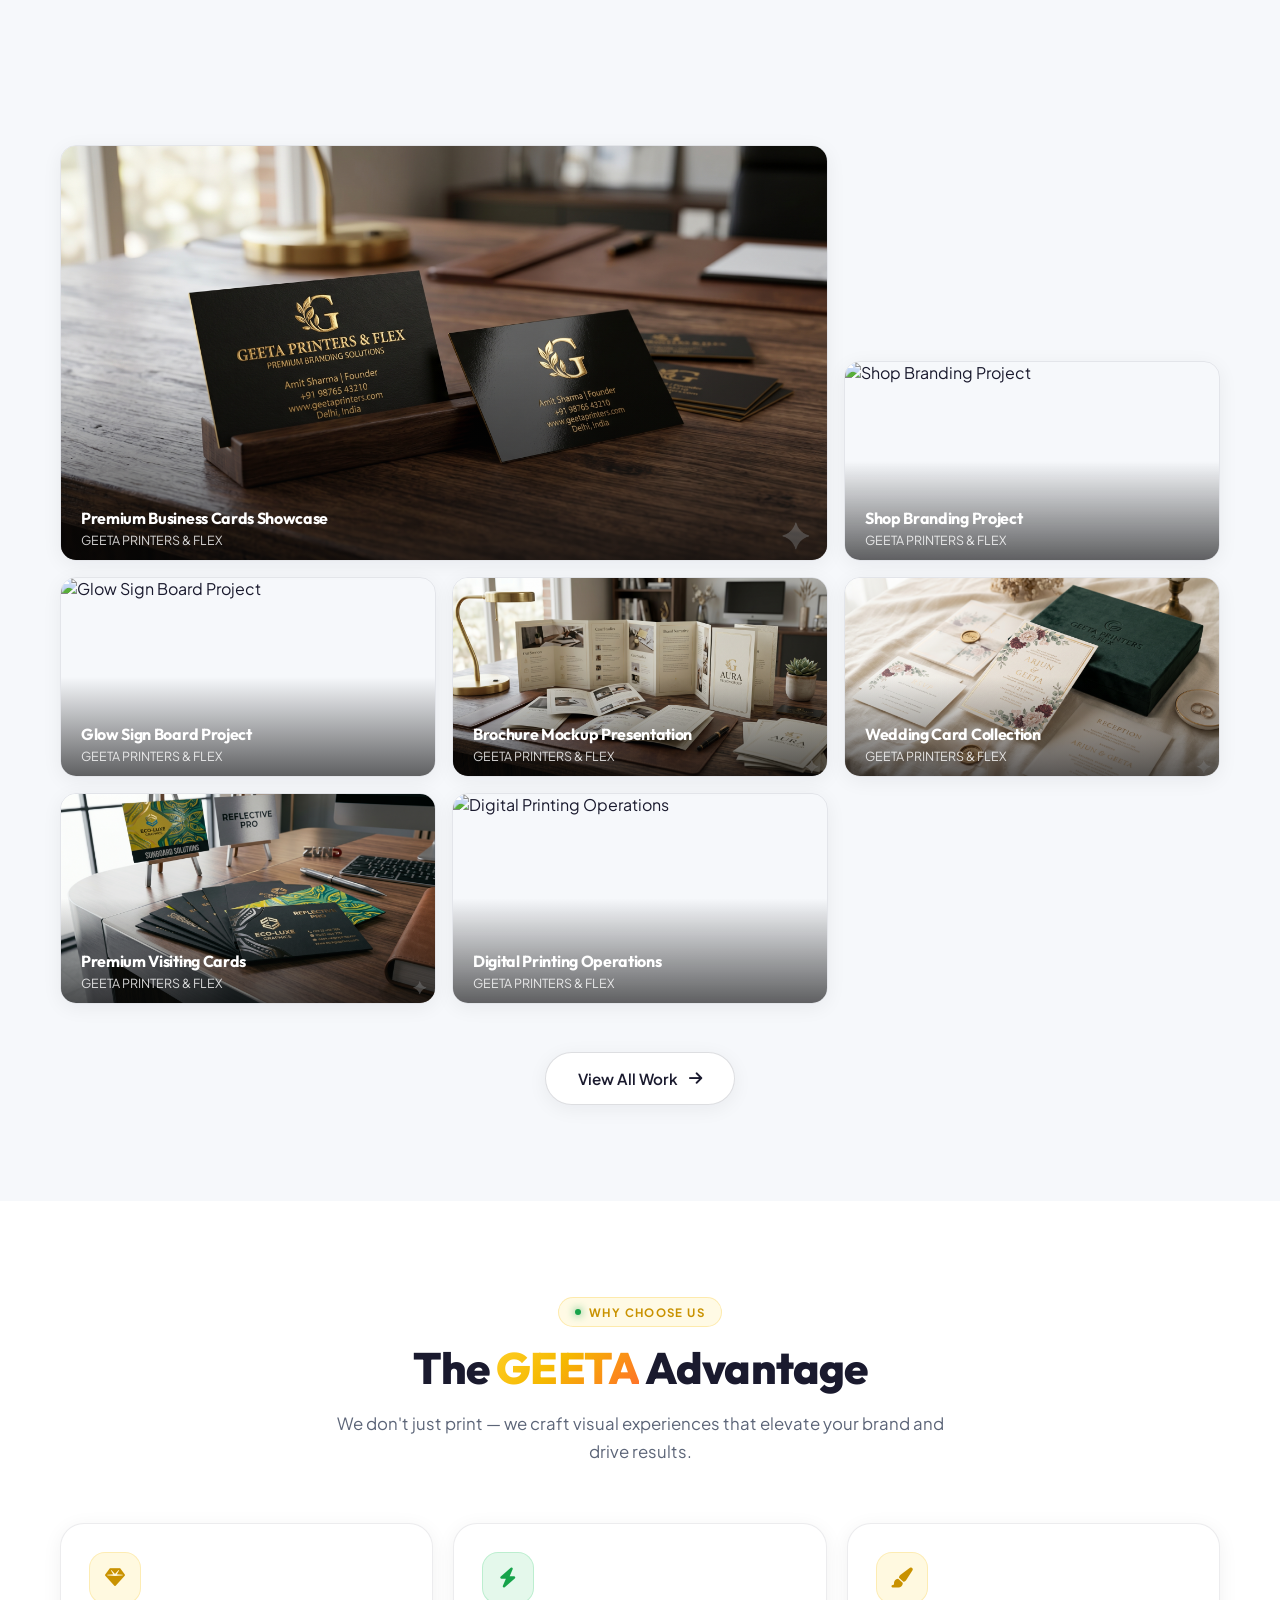
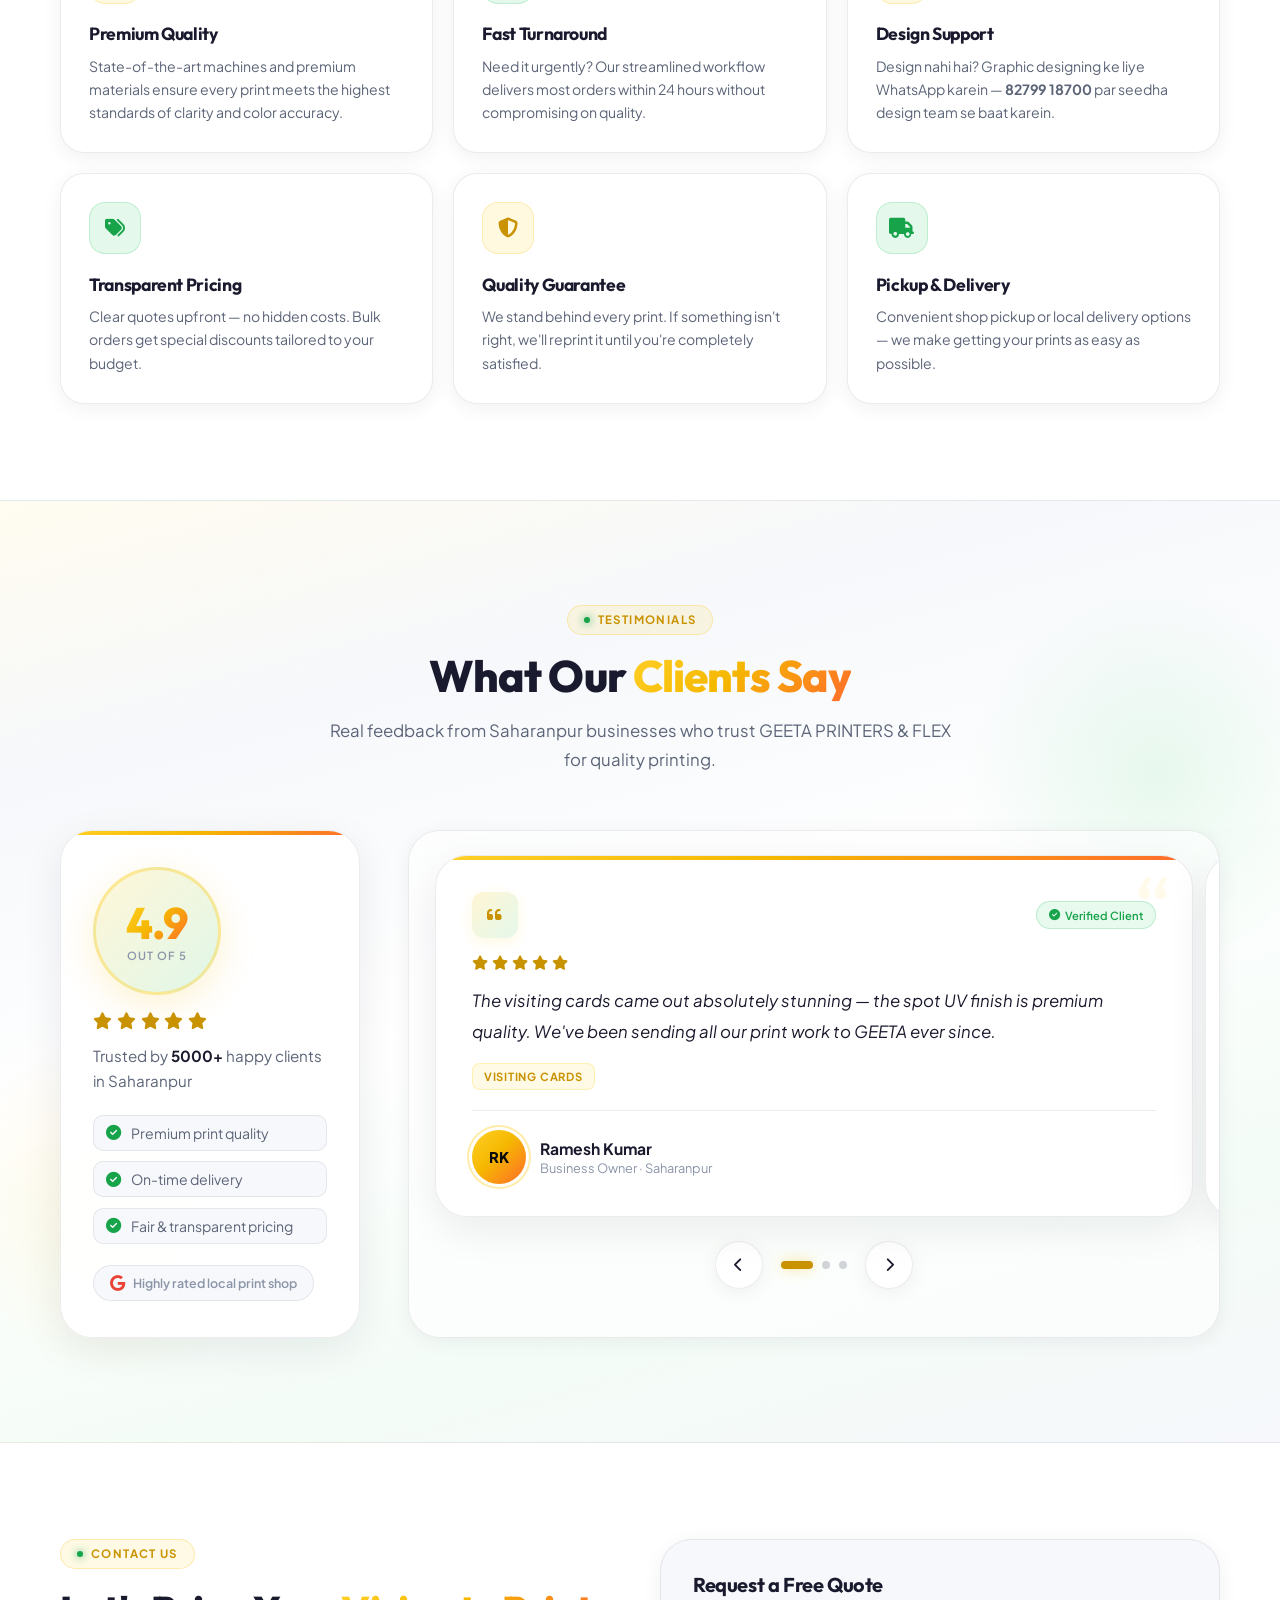
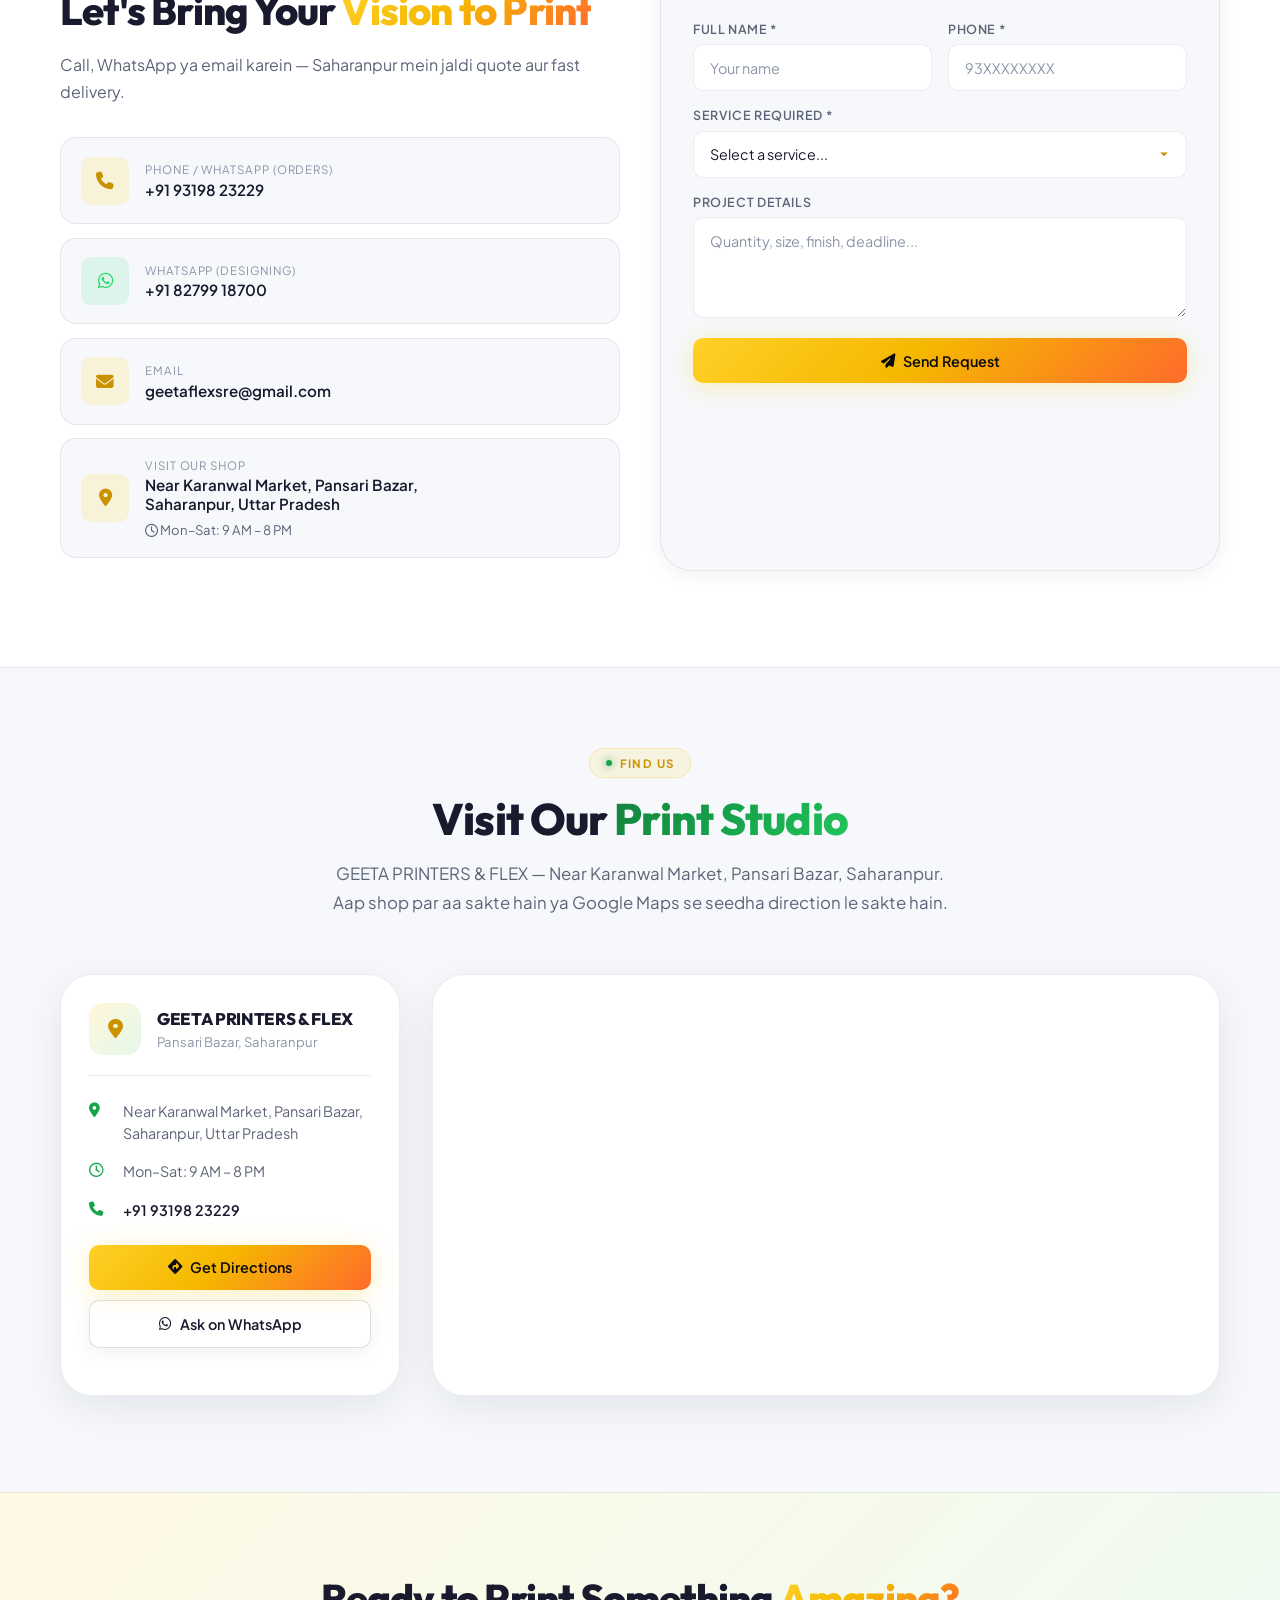
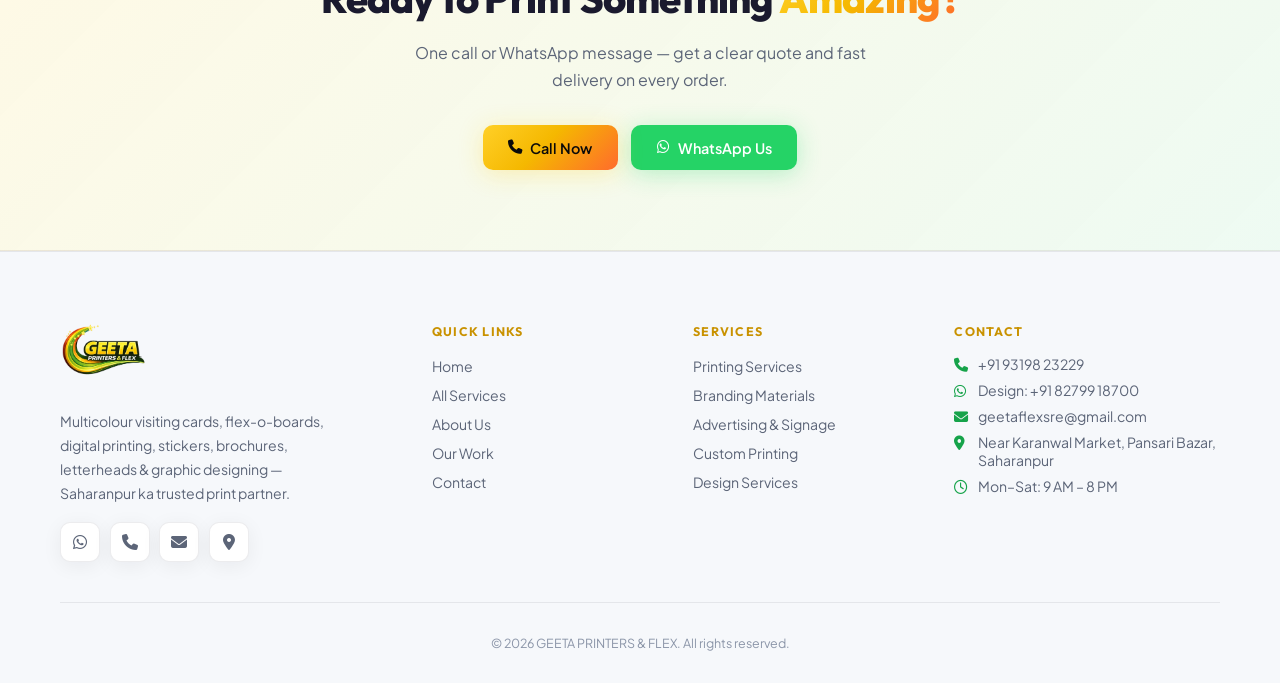
==== commit 1c4cd1cf: "Refactor service cards in index and services pages to replace icons with WhatsApp chat buttons; enha" ====
--- a/index.html
+++ b/index.html
@@ -173,78 +173,72 @@
         <article class="service-card service-card--premium reveal">
           <div class="service-card__image">
             <img src="./images/services/FLEX PRINTING.png" alt="Flex printing banner" loading="lazy">
-            <div class="service-card__icon"><i class="fas fa-scroll"></i></div>
           </div>
           <div class="service-card__body">
             <h3>Flex Printing</h3>
             <p>Shop flex, flex-o-boards & outdoor hoardings with vivid colours and durable finish.</p>
             <div class="service-card__tags"><span>Flex-O-Board</span><span>Hoarding</span><span>Vinyl</span></div>
-            <a href="https://wa.me/919319823229?text=Flex%20printing%20quote%20chahiye." class="service-card__cta" target="_blank" rel="noopener">Get Quote <i class="fas fa-arrow-right"></i></a>
+            <a href="https://wa.me/919319823229?text=Flex%20printing%20quote%20chahiye." class="service-card__cta service-card__cta--chat" target="_blank" rel="noopener" aria-label="Chat on WhatsApp about Flex Printing"><i class="fab fa-whatsapp"></i></a>
           </div>
         </article>
 
         <article class="service-card service-card--premium reveal reveal-delay-1">
           <div class="service-card__image">
             <img src="./images/services/DIGITAL PRINTING.png" alt="Digital printing machine" loading="lazy">
-            <div class="service-card__icon"><i class="fas fa-print"></i></div>
           </div>
           <div class="service-card__body">
             <h3>Digital Printing</h3>
             <p>Sharp, fast digital prints for documents, posters, and marketing materials with consistent quality every time.</p>
             <div class="service-card__tags"><span>Posters</span><span>Flyers</span><span>Documents</span></div>
-            <a href="https://wa.me/919319823229?text=Digital%20printing%20quote%20chahiye." class="service-card__cta" target="_blank" rel="noopener">Get Quote <i class="fas fa-arrow-right"></i></a>
+            <a href="https://wa.me/919319823229?text=Digital%20printing%20quote%20chahiye." class="service-card__cta service-card__cta--chat" target="_blank" rel="noopener" aria-label="Chat on WhatsApp about Digital Printing"><i class="fab fa-whatsapp"></i></a>
           </div>
         </article>
 
         <article class="service-card service-card--premium reveal reveal-delay-2">
           <div class="service-card__image">
             <img src="./images/services/VISITING CARDS.png" alt="Visiting cards printing" loading="lazy">
-            <div class="service-card__icon"><i class="fas fa-id-card"></i></div>
           </div>
           <div class="service-card__body">
             <h3>Visiting Cards</h3>
             <p>Multicolour visiting cards — matte, glossy, UV finish. Dukaan, clinic, office sab ke liye premium quality cards.</p>
             <div class="service-card__tags"><span>Multicolour</span><span>Matte</span><span>Glossy</span></div>
-            <a href="https://wa.me/919319823229?text=Visiting%20card%20quote%20chahiye." class="service-card__cta" target="_blank" rel="noopener">Get Quote <i class="fas fa-arrow-right"></i></a>
+            <a href="https://wa.me/919319823229?text=Visiting%20card%20quote%20chahiye." class="service-card__cta service-card__cta--chat" target="_blank" rel="noopener" aria-label="Chat on WhatsApp about Visiting Cards"><i class="fab fa-whatsapp"></i></a>
           </div>
         </article>
 
         <article class="service-card service-card--premium reveal">
           <div class="service-card__image">
             <img src="./images/services/BANNER PRINTING.png" alt="Banner printing" loading="lazy">
-            <div class="service-card__icon"><i class="fas fa-flag"></i></div>
           </div>
           <div class="service-card__body">
             <h3>Banner Printing</h3>
             <p>Roll-up standees, event banners & shop promotion banners that grab attention.</p>
             <div class="service-card__tags"><span>Roll-up</span><span>Standee</span><span>Event</span></div>
-            <a href="https://wa.me/919319823229?text=Banner%20printing%20quote%20chahiye." class="service-card__cta" target="_blank" rel="noopener">Get Quote <i class="fas fa-arrow-right"></i></a>
+            <a href="https://wa.me/919319823229?text=Banner%20printing%20quote%20chahiye." class="service-card__cta service-card__cta--chat" target="_blank" rel="noopener" aria-label="Chat on WhatsApp about Banner Printing"><i class="fab fa-whatsapp"></i></a>
           </div>
         </article>
 
         <article class="service-card service-card--premium reveal reveal-delay-1">
           <div class="service-card__image">
             <img src="./images/services/BROCHURES.png" alt="Brochure printing" loading="lazy">
-            <div class="service-card__icon"><i class="fas fa-book-open"></i></div>
           </div>
           <div class="service-card__body">
             <h3>Brochure Printing</h3>
             <p>Brochures, pamphlets & catalogues for marketing, promotions & events.</p>
             <div class="service-card__tags"><span>Tri-fold</span><span>Pamphlet</span><span>Catalogue</span></div>
-            <a href="https://wa.me/919319823229?text=Brochure%20printing%20quote%20chahiye." class="service-card__cta" target="_blank" rel="noopener">Get Quote <i class="fas fa-arrow-right"></i></a>
+            <a href="https://wa.me/919319823229?text=Brochure%20printing%20quote%20chahiye." class="service-card__cta service-card__cta--chat" target="_blank" rel="noopener" aria-label="Chat on WhatsApp about Brochure Printing"><i class="fab fa-whatsapp"></i></a>
           </div>
         </article>
 
         <article class="service-card service-card--premium reveal reveal-delay-2">
           <div class="service-card__image">
             <img src="./images/services/STICKER PRINTING.png" alt="Sticker printing" loading="lazy">
-            <div class="service-card__icon"><i class="fas fa-sticky-note"></i></div>
           </div>
           <div class="service-card__body">
             <h3>Sticker Printing</h3>
             <p>Custom stickers, labels, and decals in any shape or size — perfect for products, packaging, and promotions.</p>
             <div class="service-card__tags"><span>Labels</span><span>Decals</span><span>Custom Cut</span></div>
-            <a href="https://wa.me/919319823229?text=Sticker%20printing%20quote%20chahiye." class="service-card__cta" target="_blank" rel="noopener">Get Quote <i class="fas fa-arrow-right"></i></a>
+            <a href="https://wa.me/919319823229?text=Sticker%20printing%20quote%20chahiye." class="service-card__cta service-card__cta--chat" target="_blank" rel="noopener" aria-label="Chat on WhatsApp about Sticker Printing"><i class="fab fa-whatsapp"></i></a>
           </div>
         </article>
       </div>
--- a/css/style.css
+++ b/css/style.css
@@ -874,29 +874,112 @@
 
 /* ── Featured Service Cards ── */
 .services--featured {
-  padding: 7rem 0;
-  background: var(--bg-page);
+  padding: 6.5rem 0;
+  position: relative;
+  overflow: hidden;
+  background: linear-gradient(
+    165deg,
+    #f0f4f8 0%,
+    #ffffff 30%,
+    rgba(255, 208, 40, 0.06) 65%,
+    rgba(34, 197, 94, 0.04) 100%
+  );
+  border-top: 1px solid var(--border);
+  border-bottom: 1px solid var(--border);
+}
+
+.services--featured::before,
+.services--featured::after {
+  content: '';
+  position: absolute;
+  border-radius: 50%;
+  pointer-events: none;
+}
+
+.services--featured::before {
+  top: -120px;
+  right: -5%;
+  width: 360px;
+  height: 360px;
+  background: radial-gradient(circle, rgba(255, 208, 40, 0.12) 0%, transparent 68%);
+}
+
+.services--featured::after {
+  bottom: -80px;
+  left: -4%;
+  width: 300px;
+  height: 300px;
+  background: radial-gradient(circle, rgba(34, 197, 94, 0.08) 0%, transparent 68%);
+}
+
+.services--featured .container {
+  position: relative;
+  z-index: 1;
+}
+
+.services--featured .section-header p {
+  color: var(--text-muted);
+  max-width: 640px;
+  margin-left: auto;
+  margin-right: auto;
 }
 
 .services__grid--featured {
-  gap: 1.75rem;
+  gap: 1.5rem;
 }
 
 .service-card--premium {
   border-radius: 20px;
   display: flex;
   flex-direction: column;
+  background: #ffffff;
+  border: 1px solid rgba(15, 23, 42, 0.09);
+  box-shadow: 0 8px 32px rgba(15, 23, 42, 0.06);
 }
 
 .service-card--premium .service-card__image {
-  height: 200px;
+  height: 210px;
+}
+
+.service-card--premium .service-card__image::after {
+  background: linear-gradient(to top, rgba(15, 23, 42, 0.35) 0%, transparent 55%);
 }
 
 .service-card--premium .service-card__body {
-  padding: 1.5rem 1.6rem 1.6rem;
+  position: relative;
+  padding: 1.5rem 1.6rem 2.25rem;
   flex: 1;
   display: flex;
   flex-direction: column;
+  background: #ffffff;
+}
+
+.service-card--premium .service-card__body h3 {
+  color: var(--text-primary);
+  font-size: 1.18rem;
+  font-weight: 700;
+}
+
+.service-card--premium .service-card__body p {
+  color: #475569;
+  font-size: 0.9rem;
+  line-height: 1.7;
+}
+
+.service-card--premium .service-card__tags {
+  padding-right: 3.25rem;
+}
+
+.service-card--premium .service-card__tags span {
+  background: rgba(255, 208, 40, 0.12);
+  border: 1px solid rgba(245, 184, 0, 0.22);
+  color: #334155;
+  font-weight: 600;
+}
+
+.service-card--premium:hover {
+  border-color: rgba(245, 184, 0, 0.35);
+  box-shadow: 0 16px 48px rgba(255, 208, 40, 0.12), 0 4px 16px rgba(15, 23, 42, 0.06);
 }
 
 .service-card__cta {
@@ -904,12 +987,15 @@
   align-items: center;
   gap: 0.45rem;
   margin-top: auto;
-  padding-top: 1rem;
+  padding: 0.65rem 1rem;
   font-size: 0.85rem;
   font-weight: 600;
-  color: var(--yellow-deep);
+  color: #0a0a0a;
   text-decoration: none;
-  transition: gap 0.25s, color 0.25s;
+  transition: gap 0.25s, background 0.25s, color 0.25s, transform 0.25s, box-shadow 0.25s;
+  background: var(--gradient-brand);
+  border-radius: 100px;
+  width: fit-content;
 }
 
 .service-card__cta i {
@@ -917,19 +1003,56 @@
   transition: transform 0.25s;
 }
 
-.service-card--premium:hover .service-card__cta {
-  color: var(--green-deep);
-}
-
-.service-card--premium:hover .service-card__cta i {
-  transform: translateX(4px);
+.service-card--premium .service-card__cta--chat {
+  position: absolute;
+  right: 1.35rem;
+  bottom: 1.5rem;
+  margin-top: 0;
+  width: 46px;
+  height: 46px;
+  padding: 0;
+  justify-content: center;
+  border-radius: 50%;
+  background: #25d366;
+  color: #fff;
+  box-shadow: 0 4px 14px rgba(37, 211, 102, 0.35);
+  flex-shrink: 0;
+}
+
+.service-card--premium .service-card__cta--chat i {
+  font-size: 1.35rem;
+  line-height: 1;
+}
+
+.service-card--premium:hover .service-card__cta--chat {
+  background: #1ebe57;
+  color: #fff;
+  box-shadow: 0 6px 20px rgba(37, 211, 102, 0.45);
+  transform: scale(1.06);
+}
+
+.service-card--premium:hover .service-card__cta--chat i {
+  transform: none;
 }
 
 .services__footer {
   text-align: center;
   margin-top: 3rem;
   padding-top: 2rem;
-  border-top: 1px solid var(--border);
+  border-top: 1px solid rgba(15, 23, 42, 0.08);
+}
+
+.services--featured .btn-view-all {
+  background: #ffffff;
+  border-color: rgba(15, 23, 42, 0.12);
+  color: var(--text-primary);
+  box-shadow: var(--shadow-soft);
+}
+
+.services--featured .btn-view-all:hover {
+  border-color: var(--yellow-deep);
+  color: var(--yellow-deep);
+  background: rgba(255, 208, 40, 0.08);
 }
 
 .btn-view-all {
@@ -1013,13 +1136,19 @@
 
 .services-page {
   padding: 4rem 0 6rem;
+  background: linear-gradient(
+    165deg,
+    #f0f4f8 0%,
+    #ffffff 35%,
+    rgba(255, 208, 40, 0.04) 100%
+  );
 }
 
 .service-category {
   margin-bottom: 4.5rem;
   scroll-margin-top: calc(var(--nav-height) + 1rem);
   padding-bottom: 4.5rem;
-  border-bottom: 1px solid var(--border);
+  border-bottom: 1px solid rgba(15, 23, 42, 0.08);
 }
 
 .service-category:last-of-type {
@@ -1032,22 +1161,27 @@
   display: flex;
   align-items: flex-start;
   gap: 1.25rem;
-  margin-bottom: 1.75rem;
+  margin-bottom: 2rem;
+  padding: 1.35rem 1.5rem;
+  background: #ffffff;
+  border: 1px solid rgba(15, 23, 42, 0.08);
+  border-radius: 18px;
+  box-shadow: 0 4px 20px rgba(15, 23, 42, 0.04);
 }
 
 .service-category__icon {
-  width: 56px;
-  height: 56px;
-  border-radius: 16px;
-  background: linear-gradient(135deg, rgba(255, 208, 40, 0.15), rgba(34, 197, 94, 0.1));
-  border: 1px solid var(--border);
+  width: 52px;
+  height: 52px;
+  border-radius: 14px;
+  background: linear-gradient(135deg, rgba(255, 208, 40, 0.18), rgba(34, 197, 94, 0.12));
+  border: 1px solid rgba(245, 184, 0, 0.2);
   display: flex;
   align-items: center;
   justify-content: center;
-  font-size: 1.35rem;
+  font-size: 1.25rem;
   color: var(--yellow-deep);
   flex-shrink: 0;
-  box-shadow: var(--shadow-soft);
+  box-shadow: 0 4px 14px rgba(255, 208, 40, 0.12);
 }
 
 .service-category__icon--green { color: var(--green); }
@@ -1068,29 +1202,29 @@
 .service-list-grid {
   display: grid;
   grid-template-columns: 1fr;
-  gap: 1.25rem;
+  gap: 1.5rem;
 }
 
 .service-item-card {
-  background: var(--bg-page);
-  border: 1px solid var(--border);
-  border-radius: 18px;
+  background: #ffffff;
+  border: 1px solid rgba(15, 23, 42, 0.09);
+  border-radius: 20px;
   overflow: hidden;
   transition: var(--transition);
-  box-shadow: var(--shadow-soft);
+  box-shadow: 0 8px 32px rgba(15, 23, 42, 0.06);
   display: flex;
   flex-direction: column;
 }
 
 .service-item-card:hover {
-  border-color: var(--border-glow);
-  transform: translateY(-5px);
-  box-shadow: var(--shadow-medium), 0 12px 36px rgba(255, 208, 40, 0.08);
+  border-color: rgba(245, 184, 0, 0.35);
+  transform: translateY(-6px);
+  box-shadow: 0 16px 48px rgba(255, 208, 40, 0.12), 0 4px 16px rgba(15, 23, 42, 0.06);
 }
 
 .service-item-card__image {
   position: relative;
-  height: 168px;
+  height: 195px;
   overflow: hidden;
   background: var(--bg-soft);
 }
@@ -1110,47 +1244,31 @@
   content: '';
   position: absolute;
   inset: 0;
-  background: linear-gradient(to top, rgba(255, 255, 255, 0.92) 0%, transparent 50%);
+  background: linear-gradient(to top, rgba(15, 23, 42, 0.3) 0%, transparent 55%);
   pointer-events: none;
 }
 
-.service-item-card__icon {
-  position: absolute;
-  bottom: 0.85rem;
-  left: 1rem;
-  width: 40px;
-  height: 40px;
-  background: var(--gradient-brand);
-  border-radius: 10px;
-  display: flex;
-  align-items: center;
-  justify-content: center;
-  color: #0a0a0a;
-  font-size: 0.95rem;
-  z-index: 2;
-  box-shadow: 0 4px 14px rgba(255, 208, 40, 0.35);
-}
-
 .service-item-card__body {
-  padding: 1.15rem 1.25rem 1.35rem;
+  padding: 1.35rem 1.45rem 1.55rem;
   flex: 1;
   display: flex;
   flex-direction: column;
+  background: #ffffff;
 }
 
 .service-item-card__body h3 {
-  font-size: 1rem;
+  font-size: 1.08rem;
   font-weight: 700;
-  margin: 0 0 0.4rem;
+  margin: 0 0 0.5rem;
   color: var(--text-primary);
-  line-height: 1.3;
+  line-height: 1.35;
 }
 
 .service-item-card__body p {
-  font-size: 0.84rem;
-  color: var(--text-muted);
+  font-size: 0.88rem;
+  color: #475569;
   margin: 0;
-  line-height: 1.65;
+  line-height: 1.7;
 }
 
 .service-item-card h3 i {
@@ -1552,6 +1670,22 @@
   background: var(--bg-soft);
 }
 
+.work-page__hint {
+  text-align: center;
+  font-size: 0.9rem;
+  color: var(--text-muted);
+  margin: 0 0 2rem;
+  padding: 0.75rem 1rem;
+  background: rgba(255, 208, 40, 0.08);
+  border: 1px solid rgba(245, 184, 0, 0.15);
+  border-radius: var(--radius-md);
+}
+
+.work-page__hint i {
+  color: var(--yellow-deep);
+  margin-right: 0.35rem;
+}
+
 .work-masonry {
   column-count: 1;
   column-gap: 1.25rem;
@@ -1570,7 +1704,30 @@
   color: inherit;
   background: var(--bg-page);
   transition: var(--transition);
-  cursor: default;
+  cursor: pointer;
+}
+
+.work-masonry__item::after {
+  content: '\f065';
+  font-family: 'Font Awesome 6 Free';
+  font-weight: 900;
+  position: absolute;
+  top: 0.85rem;
+  right: 0.85rem;
+  width: 36px;
+  height: 36px;
+  border-radius: 50%;
+  background: rgba(255, 255, 255, 0.92);
+  color: var(--text-primary);
+  display: flex;
+  align-items: center;
+  justify-content: center;
+  font-size: 0.75rem;
+  opacity: 0;
+  transform: scale(0.85);
+  transition: var(--transition);
+  z-index: 3;
+  box-shadow: var(--shadow-soft);
 }
 
 .work-masonry__item img {
@@ -1659,6 +1816,86 @@
 
 .work-masonry__item:hover img {
   transform: scale(1.04);
+}
+
+.work-masonry__item:hover::after {
+  opacity: 1;
+  transform: scale(1);
+}
+
+/* Bootstrap work gallery modal (work.html) */
+.work-gallery-modal .modal-content {
+  background: #0a0a0a;
+  border: 1px solid rgba(255, 255, 255, 0.08);
+  border-radius: 16px;
+  overflow: hidden;
+}
+
+.work-gallery-modal .modal-header {
+  padding: 1rem 1.25rem;
+  background: #0a0a0a;
+  border-bottom: 1px solid rgba(255, 255, 255, 0.1);
+}
+
+.work-gallery-modal .modal-title {
+  font-family: 'Outfit', sans-serif;
+  font-size: 1rem;
+  font-weight: 700;
+  color: #fff;
+}
+
+.work-gallery-modal .modal-body {
+  padding: 0;
+  background: #000;
+}
+
+.work-gallery-modal .modal-footer {
+  padding: 0.85rem 1.25rem;
+  background: #0a0a0a;
+  border-top: 1px solid rgba(255, 255, 255, 0.1);
+  justify-content: center;
+}
+
+.work-gallery-modal__caption {
+  margin: 0;
+  font-family: 'Outfit', sans-serif;
+  font-size: 0.9rem;
+  font-weight: 500;
+  color: #525252;
+  text-align: center;
+}
+
+.work-gallery-modal__img {
+  max-height: min(78vh, 820px);
+  object-fit: contain;
+  background: #000;
+}
+
+.work-gallery-modal .carousel-control-prev,
+.work-gallery-modal .carousel-control-next {
+  width: 12%;
+  opacity: 0.85;
+}
+
+.work-gallery-modal .carousel-indicators {
+  margin-bottom: 0.5rem;
+}
+
+.work-gallery-modal .carousel-indicators [data-bs-target] {
+  width: 8px;
+  height: 8px;
+  border-radius: 50%;
+  background-color: rgba(255, 255, 255, 0.45);
+}
+
+.work-gallery-modal .carousel-indicators .active {
+  background-color: var(--yellow-deep);
+}
+
+@media (max-width: 575px) {
+  .work-gallery-modal .carousel-indicators {
+    display: none;
+  }
 }
 
 /* ── Why Choose Us ── */
@@ -2745,4 +2982,37 @@
   }
 
   .float-value { font-size: 0.82rem; }
-}
+
+  .services--featured {
+    padding: 4.5rem 0;
+  }
+
+  .services__grid--featured {
+    gap: 1.15rem;
+  }
+
+  .service-card--premium .service-card__image {
+    height: 190px;
+  }
+
+  .service-card--premium .service-card__body {
+    padding: 1.25rem 1.2rem 1.35rem;
+  }
+
+  .service-item-card__image {
+    height: 175px;
+  }
+
+  .service-item-card__body {
+    padding: 1.2rem 1.15rem 1.35rem;
+  }
+
+  .service-category__header {
+    padding: 1.1rem 1.15rem;
+    gap: 1rem;
+  }
+
+  .work-gallery-modal__img {
+    max-height: 65vh;
+  }
+}
